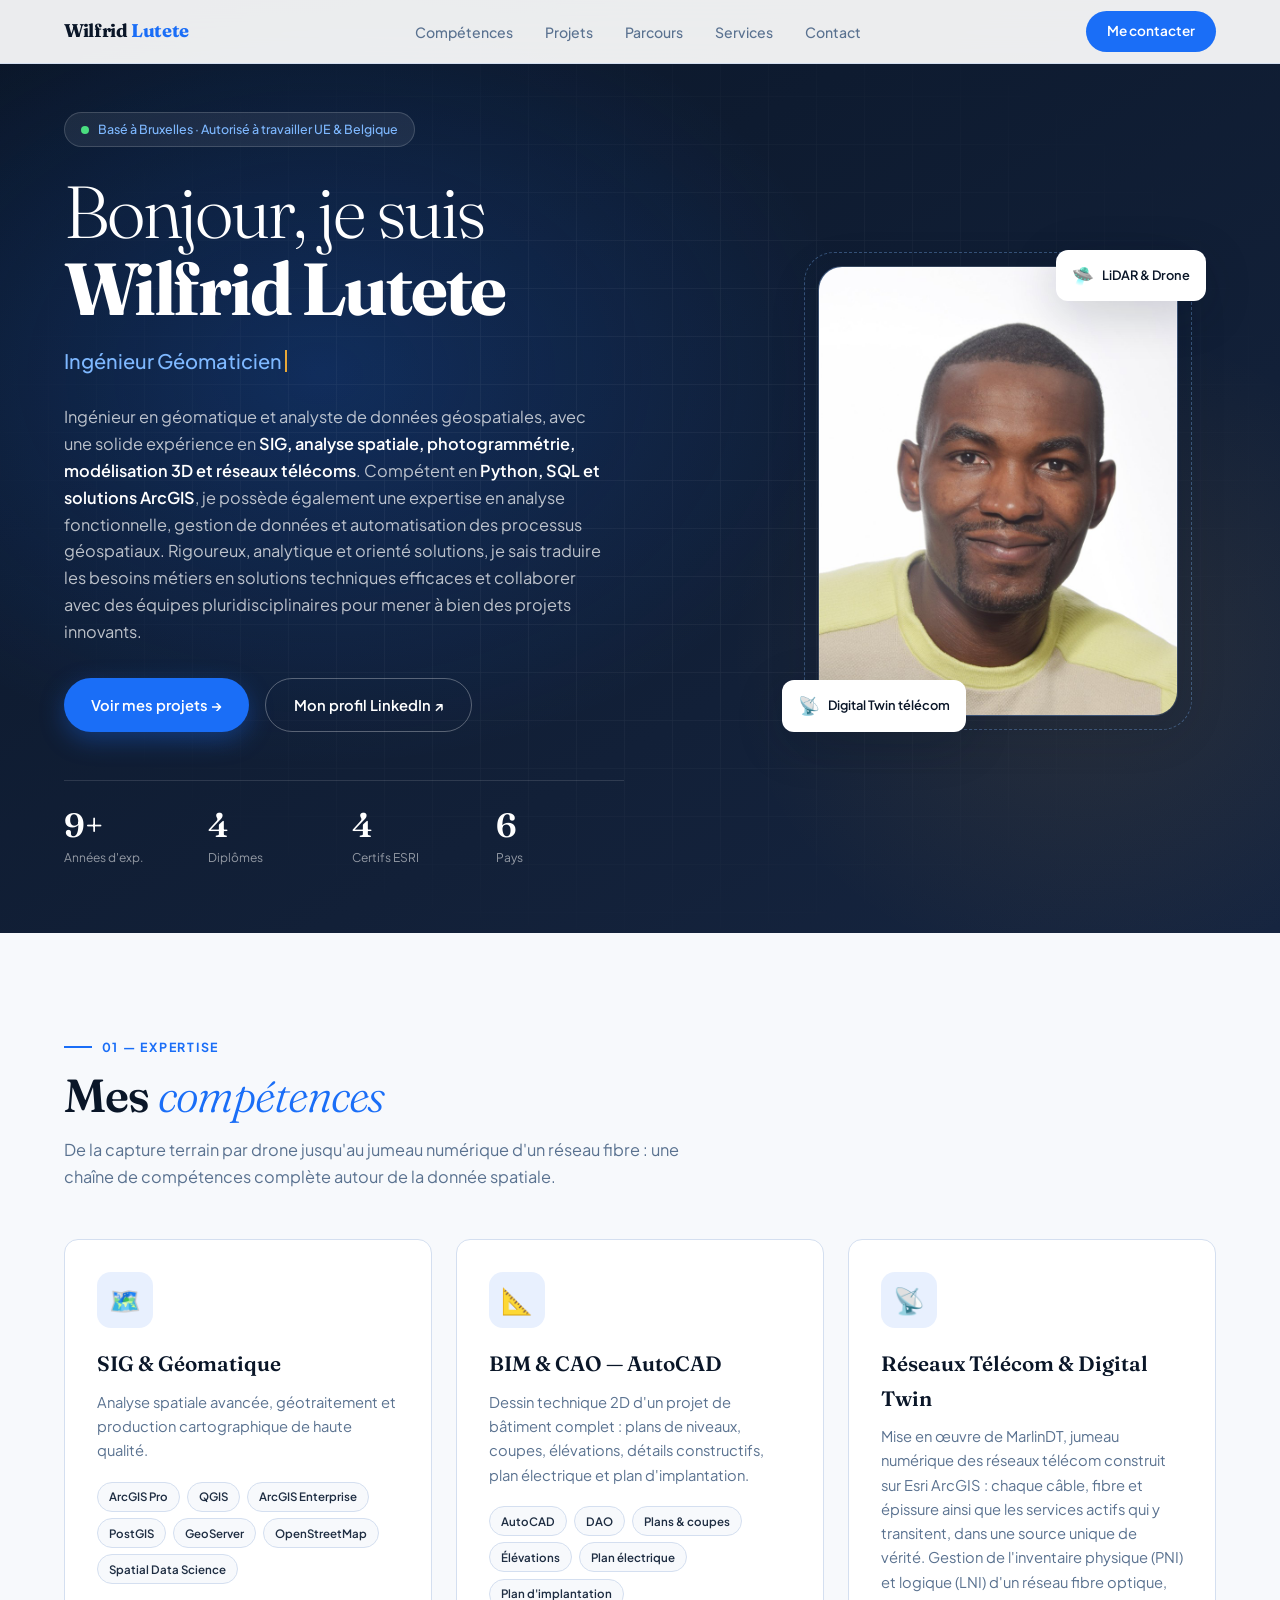
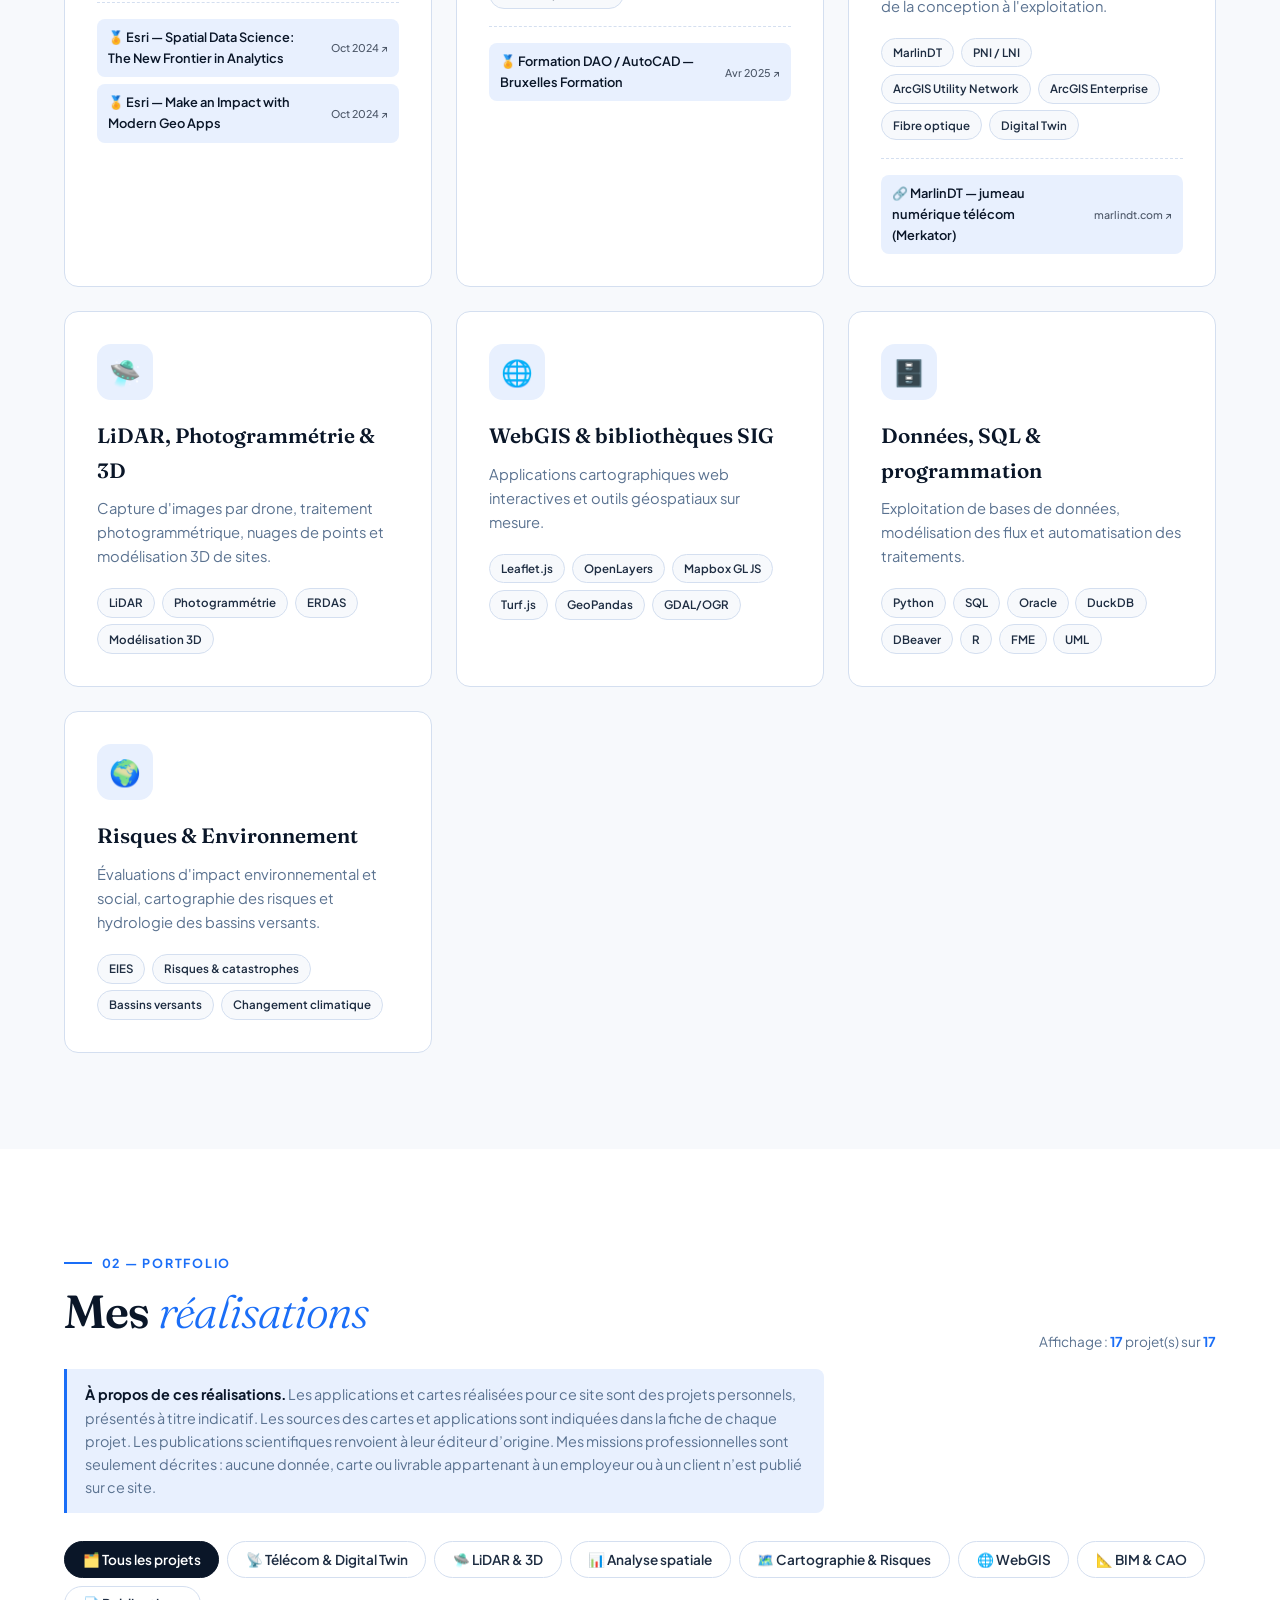
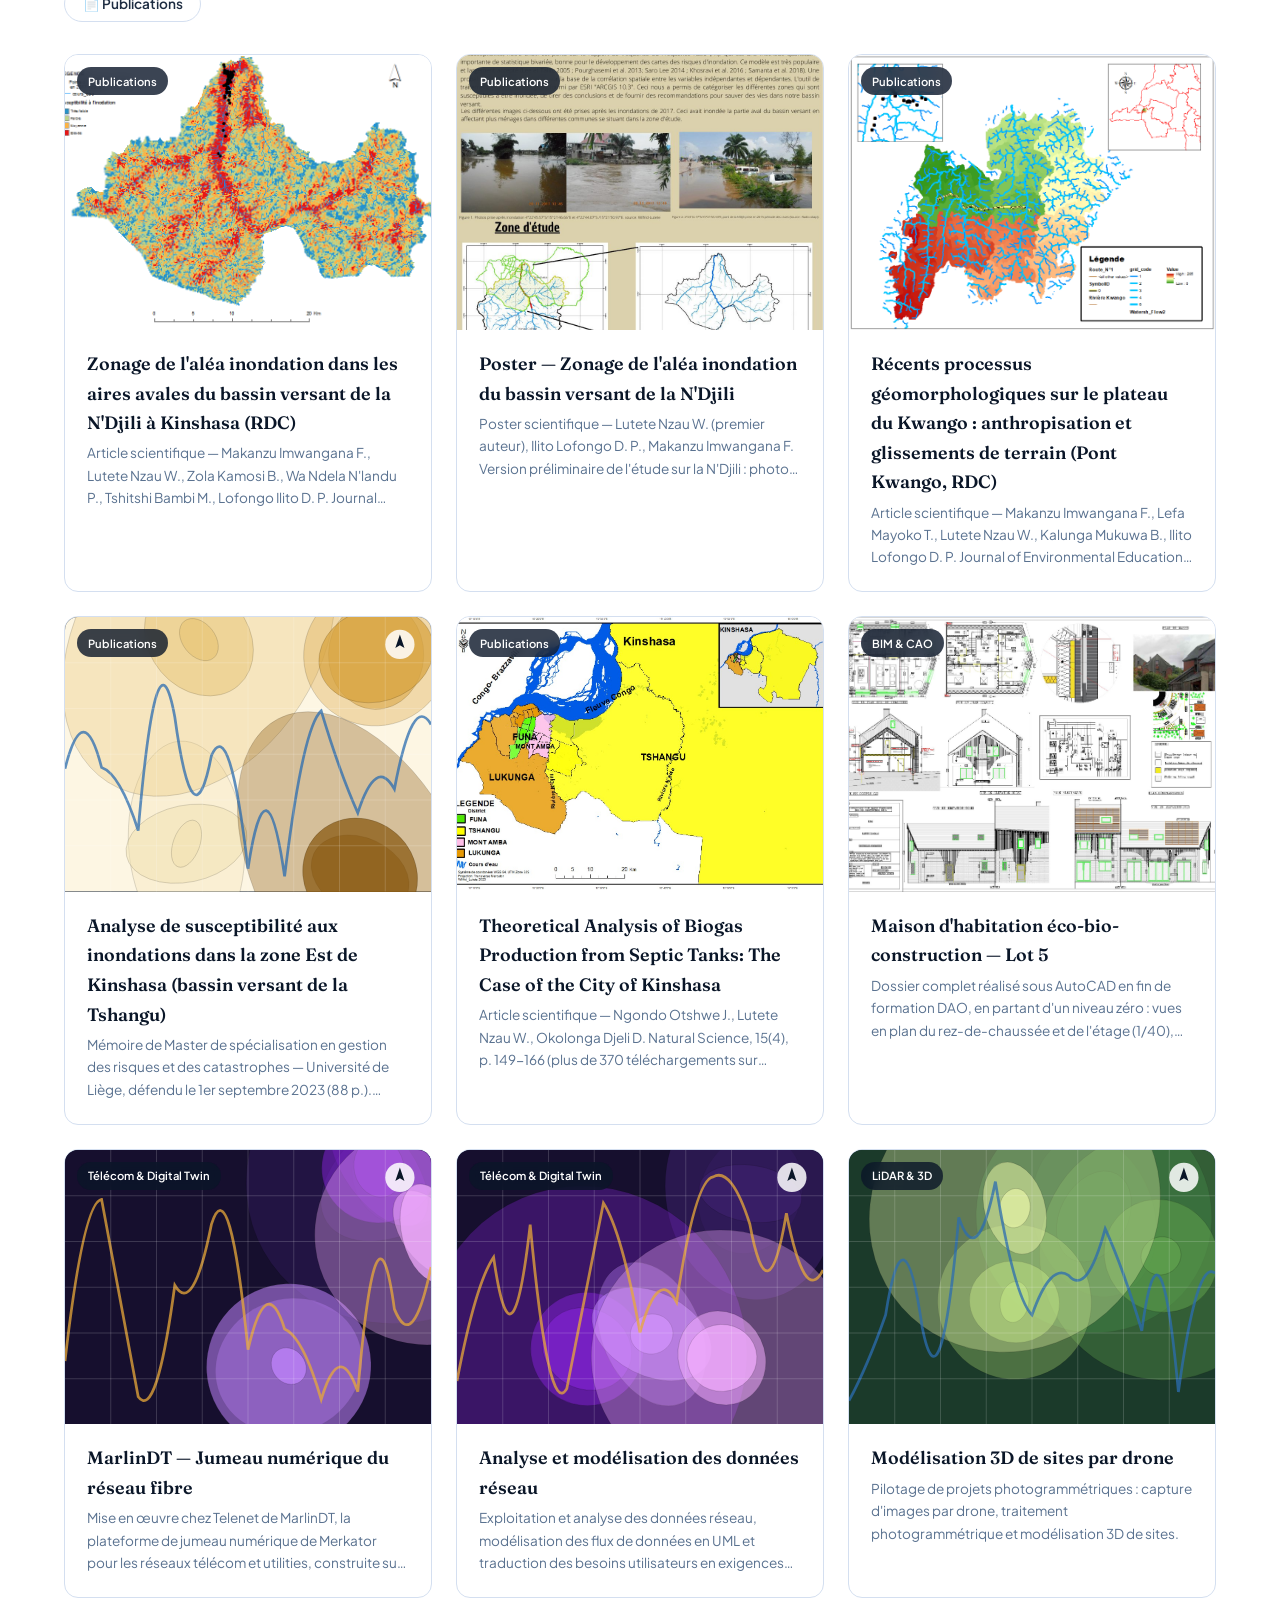
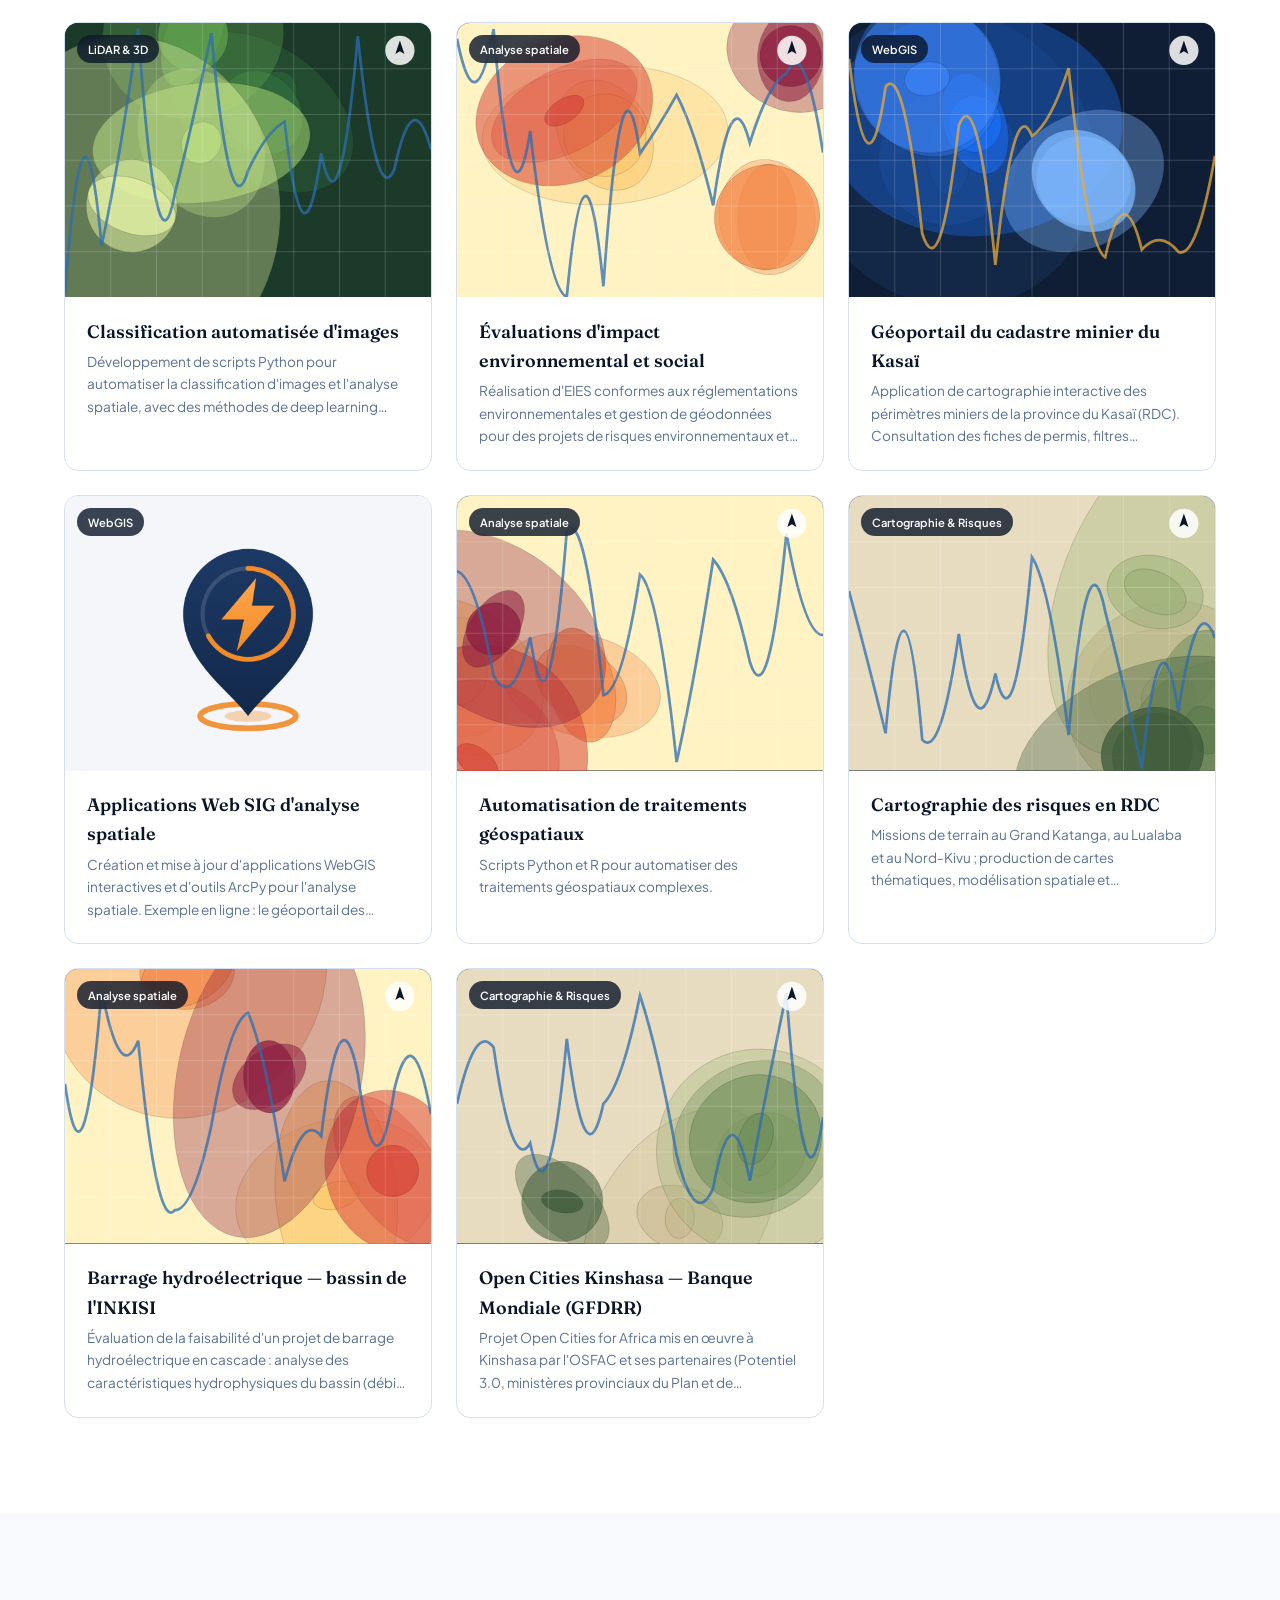
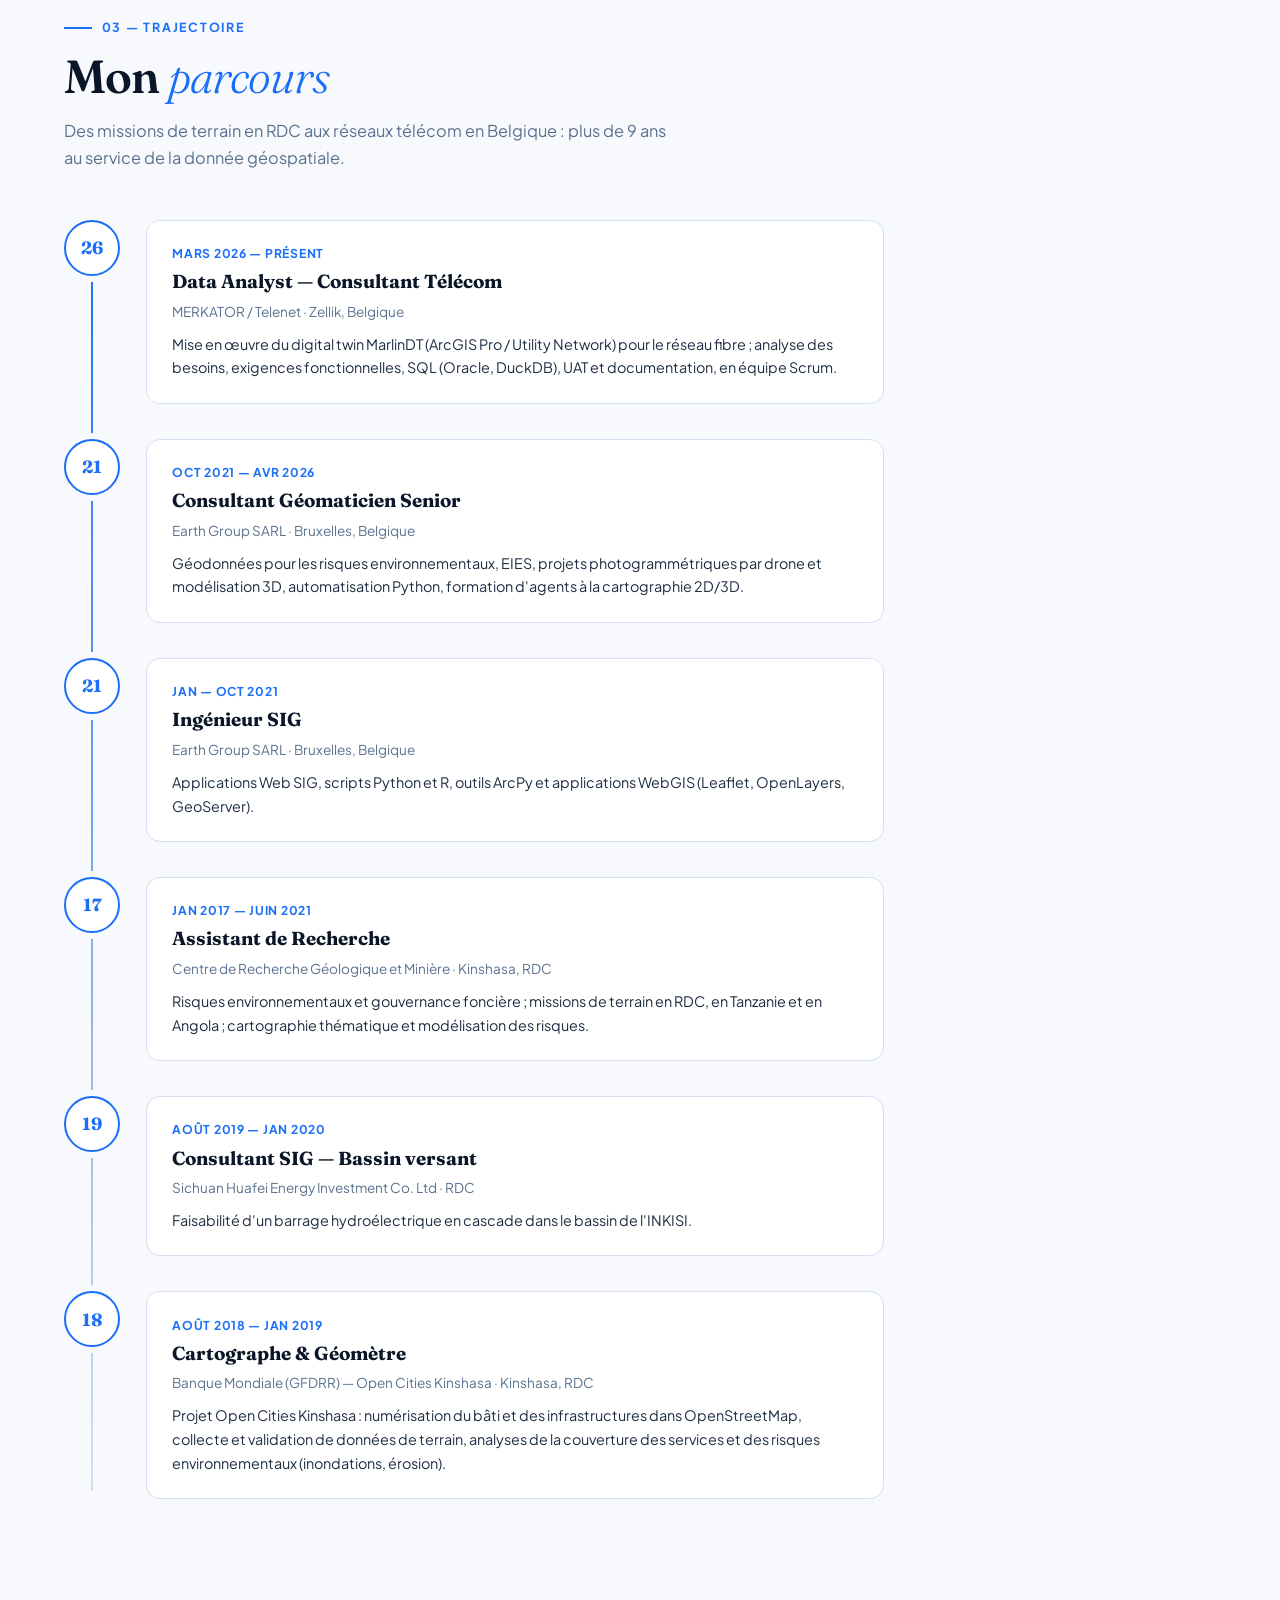
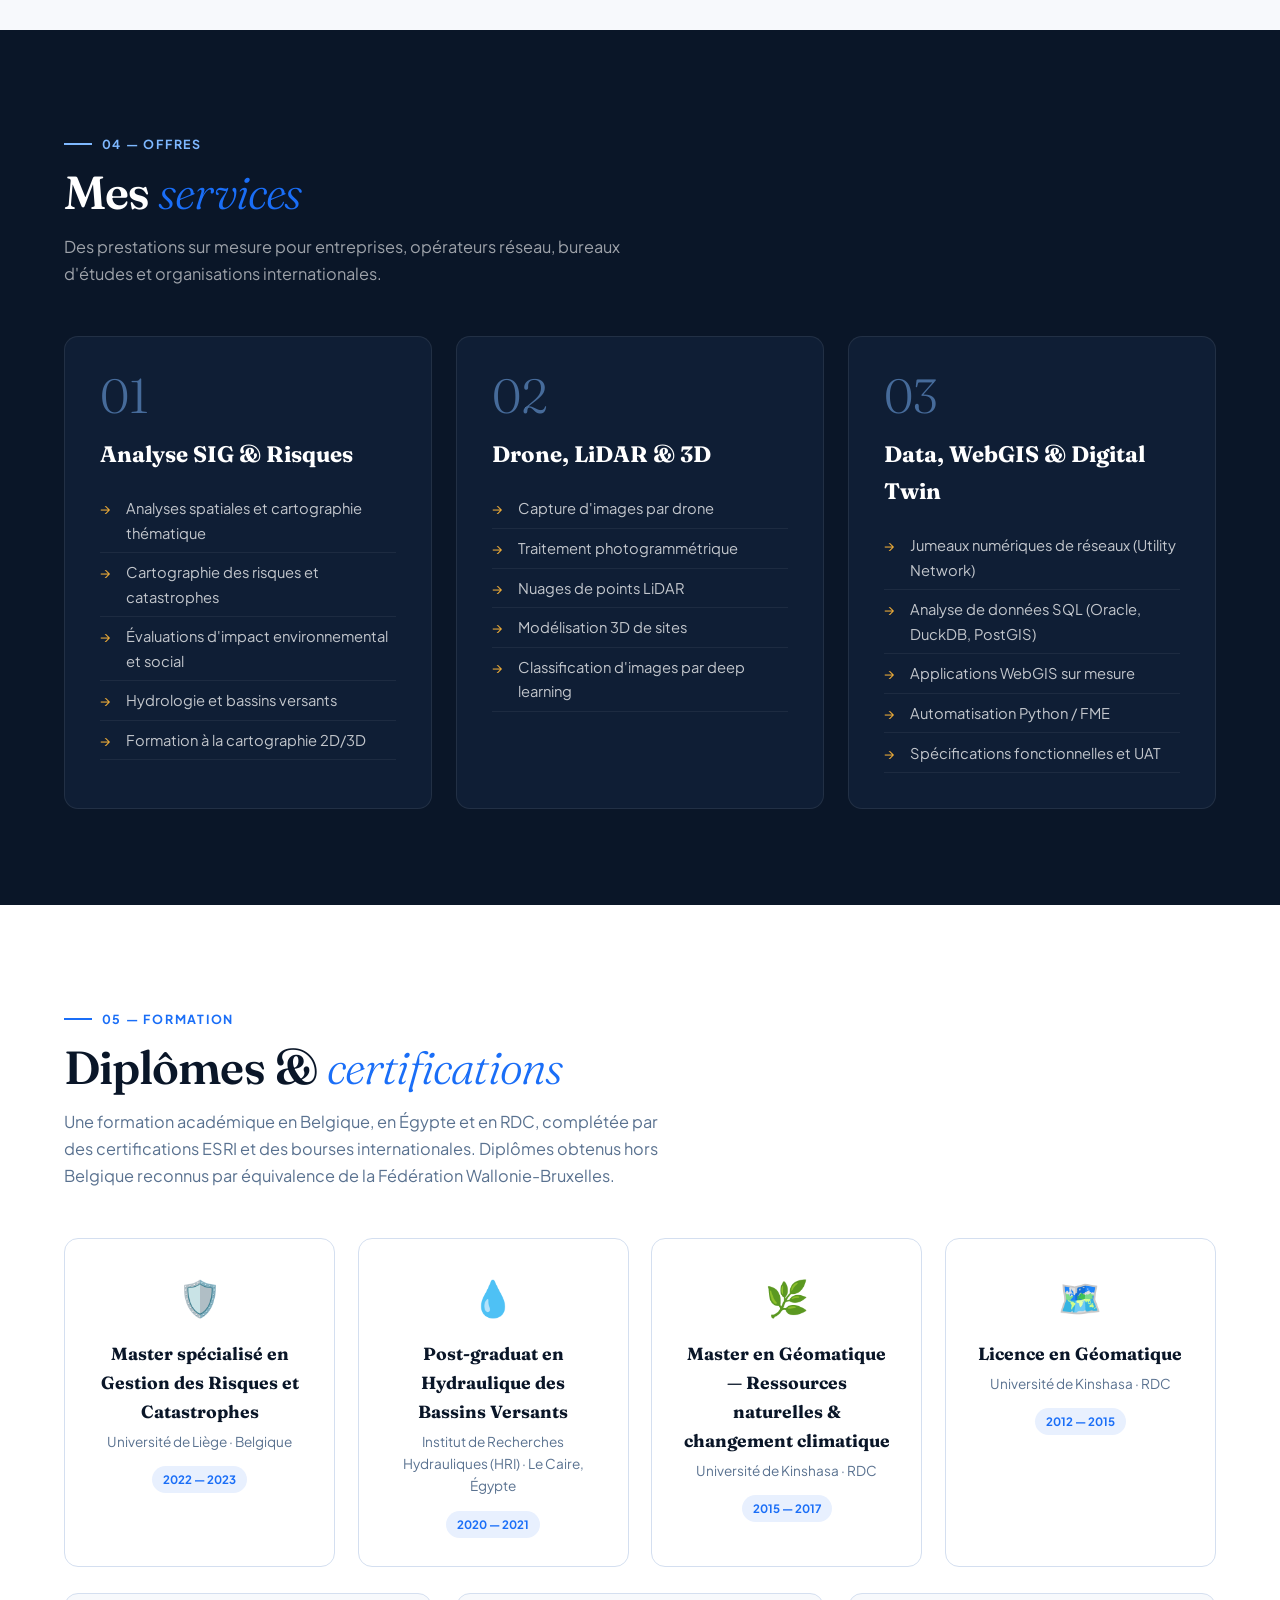
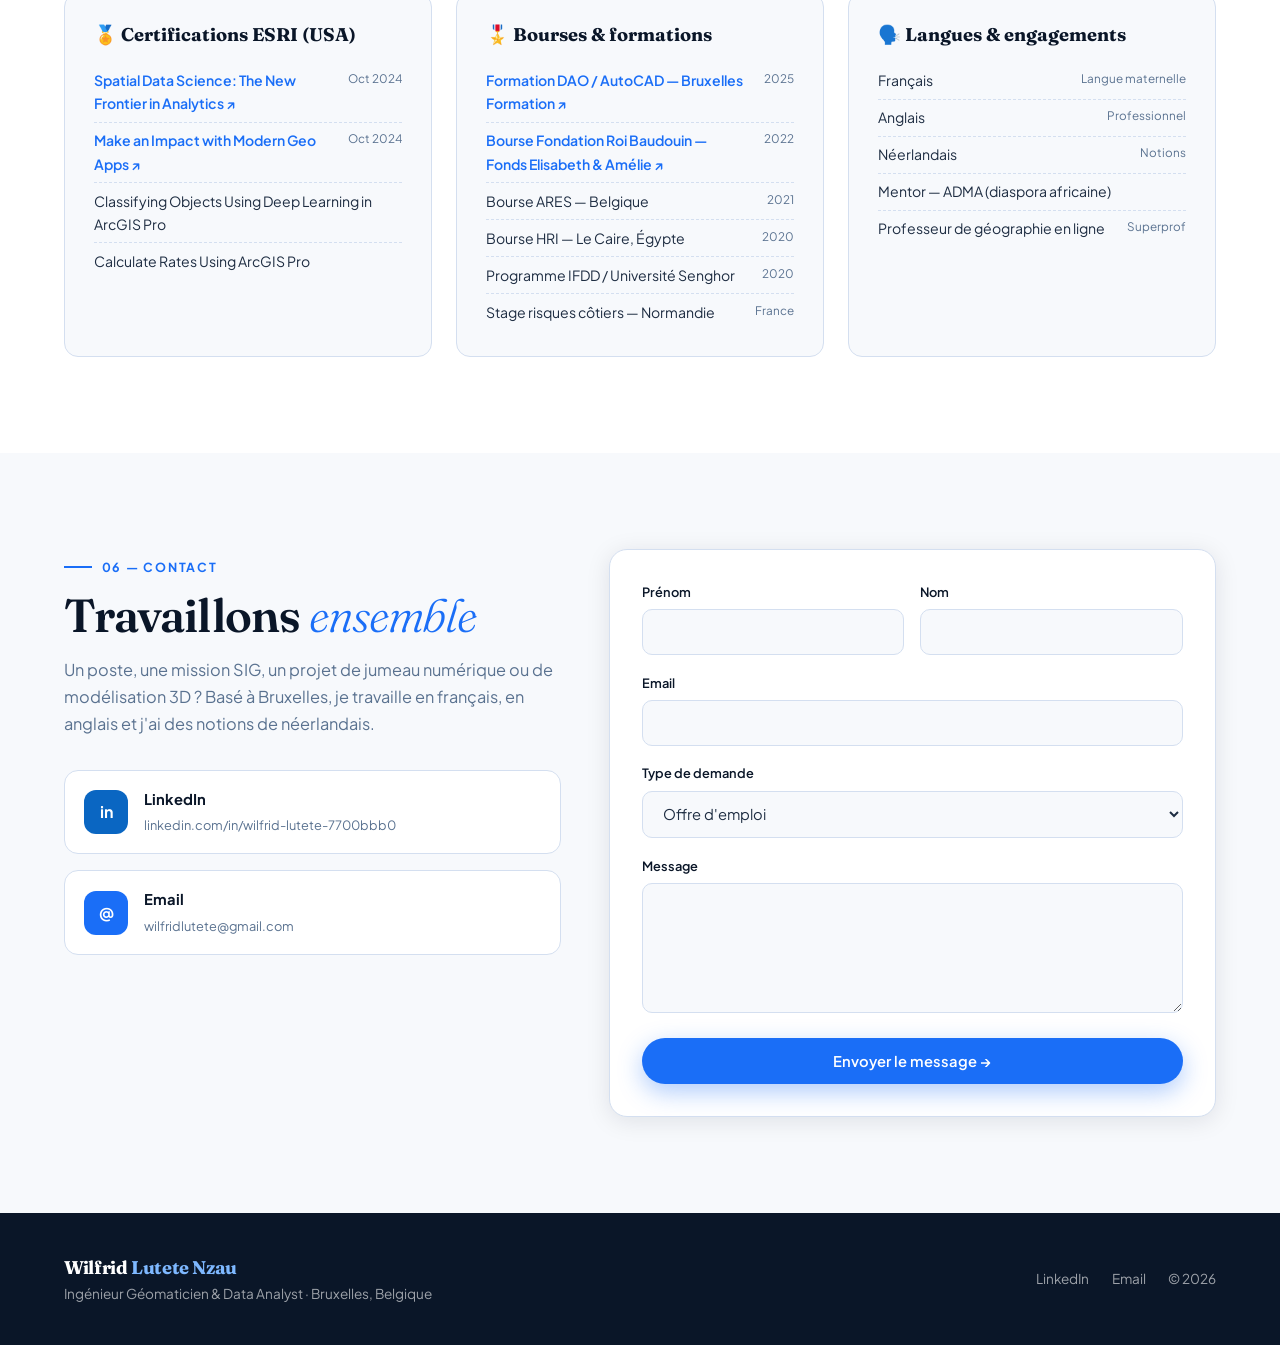
==== index.html @ e5e27e69 "Ajouter le cadastre minier du Kasaï au portfolio" ====
<!DOCTYPE html>
<html lang="fr">
<head>
<meta charset="UTF-8" />
<meta name="viewport" content="width=device-width, initial-scale=1.0" />
<title>Wilfrid Lutete — Ingénieur Géomaticien & Data Analyst SIG</title>
<meta name="description" content="Wilfrid Lutete Nzau — Ingénieur géomaticien et data analyst SIG à Bruxelles : SIG, LiDAR, photogrammétrie, réseaux télécom, Python et SQL." />
<link rel="preconnect" href="https://fonts.googleapis.com" />
<link href="https://fonts.googleapis.com/css2?family=Fraunces:ital,wght@0,300;0,400;0,600;0,700;1,300;1,400&family=Plus+Jakarta+Sans:wght@300;400;500;600;700&display=swap" rel="stylesheet" />
<style>
/* =========================================================
   TOKENS — modifiez ces couleurs pour changer tout le thème
   ========================================================= */
*,*::before,*::after{box-sizing:border-box;margin:0;padding:0}
html{scroll-behavior:smooth}
:root{
  --navy:#0a1628; --navy2:#0f1e35; --navy3:#162540;
  --blue:#1a6ef7; --blue-d:#0f5de0; --sky:#e8f0fe; --light:#7eb8ff;
  --offwhite:#f7f9fc; --white:#fff; --text:#1e2d42; --muted:#5a7290;
  --border:#d4dff0; --gold:#e8a838; --green:#15803d;
  --serif:'Fraunces',Georgia,serif; --sans:'Plus Jakarta Sans',system-ui,sans-serif;
  --radius:14px; --shadow:0 4px 24px rgba(10,22,40,.10); --shadow-lg:0 12px 48px rgba(10,22,40,.18);
  --px:clamp(16px,5vw,64px);
}
body{background:var(--offwhite);color:var(--text);font-family:var(--sans);line-height:1.65;overflow-x:hidden}
img{max-width:100%;display:block}
a{color:inherit}
.container{max-width:1200px;margin:0 auto}

/* ---------- NAV ---------- */
nav{position:fixed;inset:0 0 auto 0;z-index:200;height:64px;display:flex;align-items:center;justify-content:space-between;
  padding:0 var(--px);background:rgba(255,255,255,.92);backdrop-filter:blur(18px);-webkit-backdrop-filter:blur(18px);
  border-bottom:1px solid var(--border);transition:box-shadow .3s}
nav.scrolled{box-shadow:0 4px 20px rgba(10,22,40,.08)}
.brand{font-family:var(--serif);font-weight:700;font-size:1.15rem;color:var(--navy);text-decoration:none;letter-spacing:-.02em}
.brand span{color:var(--blue)}
.nav-links{display:flex;gap:2rem;list-style:none}
.nav-links a{text-decoration:none;font-size:.88rem;font-weight:500;color:var(--muted);position:relative;padding:.3rem 0;transition:color .2s}
.nav-links a::after{content:'';position:absolute;left:0;bottom:-2px;height:2px;width:0;background:var(--blue);transition:width .25s}
.nav-links a:hover,.nav-links a.active{color:var(--blue)}
.nav-links a.active::after,.nav-links a:hover::after{width:100%}
.nav-cta{background:var(--blue);color:#fff;text-decoration:none;font-size:.85rem;font-weight:600;padding:.55rem 1.3rem;border-radius:100px;transition:all .2s}
.nav-cta:hover{background:var(--blue-d);transform:translateY(-1px)}
.burger{display:none;background:none;border:0;cursor:pointer;padding:.5rem;flex-direction:column;gap:5px}
.burger span{width:24px;height:2px;background:var(--navy);border-radius:2px;transition:.3s}
.burger.open span:nth-child(1){transform:translateY(7px) rotate(45deg)}
.burger.open span:nth-child(2){opacity:0}
.burger.open span:nth-child(3){transform:translateY(-7px) rotate(-45deg)}
@media (max-width:860px){
  .nav-cta{display:none}
  .burger{display:flex}
  .nav-links{position:fixed;top:64px;left:0;right:0;flex-direction:column;gap:0;background:#fff;border-bottom:1px solid var(--border);
    box-shadow:0 8px 32px rgba(10,22,40,.12);transform:translateY(-120%);transition:transform .3s;pointer-events:none}
  .nav-links.open{transform:none;pointer-events:auto}
  .nav-links a{display:block;padding:1rem 1.5rem;border-left:3px solid transparent}
  .nav-links a::after{display:none}
  .nav-links a.active{border-left-color:var(--blue);background:var(--sky)}
}

/* ---------- HERO ---------- */
#hero{min-height:100svh;padding:7rem var(--px) 4rem;display:flex;align-items:center;position:relative;overflow:hidden;
  background:linear-gradient(150deg,var(--navy) 0%,var(--navy3) 100%);color:#fff}
#hero::before{content:'';position:absolute;inset:0;pointer-events:none;
  background:radial-gradient(ellipse 60% 60% at 25% 40%,rgba(26,110,247,.22),transparent 70%),
             radial-gradient(ellipse 40% 50% at 85% 70%,rgba(232,168,56,.10),transparent 70%)}
/* grille topographique décorative */
#hero::after{content:'';position:absolute;inset:0;pointer-events:none;opacity:.07;
  background-image:linear-gradient(rgba(255,255,255,.6) 1px,transparent 1px),linear-gradient(90deg,rgba(255,255,255,.6) 1px,transparent 1px);
  background-size:48px 48px;mask-image:radial-gradient(ellipse at center,#000 30%,transparent 75%)}
.hero-grid{position:relative;z-index:1;display:grid;grid-template-columns:1.2fr .8fr;gap:4rem;align-items:center;width:100%}
.badge{display:inline-flex;align-items:center;gap:.55rem;background:rgba(255,255,255,.07);border:1px solid rgba(255,255,255,.16);
  color:var(--light);font-size:.78rem;font-weight:500;padding:.4rem 1rem;border-radius:100px;margin-bottom:1.6rem}
.dot{width:8px;height:8px;border-radius:50%;background:#4ade80;box-shadow:0 0 0 0 rgba(74,222,128,.7);animation:pulse 2s infinite}
@keyframes pulse{70%{box-shadow:0 0 0 10px rgba(74,222,128,0)}100%{box-shadow:0 0 0 0 rgba(74,222,128,0)}}
h1{font-family:var(--serif);font-weight:300;font-size:clamp(2.6rem,6vw,4.6rem);line-height:1.05;letter-spacing:-.03em;margin-bottom:1rem}
h1 strong{font-weight:700}
.typed{font-size:clamp(1rem,2vw,1.25rem);color:var(--light);font-weight:500;min-height:1.9em;margin-bottom:1.4rem}
.typed em{font-family:var(--serif);color:var(--gold)}
.cursor{display:inline-block;width:2px;height:1.1em;background:var(--gold);vertical-align:-3px;margin-left:3px;animation:blink 1s steps(1) infinite}
@keyframes blink{50%{opacity:0}}
.pitch{color:rgba(255,255,255,.72);max-width:540px;font-size:1.02rem;margin-bottom:2rem}
.pitch b{color:#fff;font-weight:600}
.btns{display:flex;gap:1rem;flex-wrap:wrap;margin-bottom:3rem}
.btn{display:inline-flex;align-items:center;gap:.5rem;padding:.85rem 1.7rem;border-radius:100px;font-weight:600;font-size:.92rem;text-decoration:none;transition:all .2s;cursor:pointer;border:0;font-family:inherit}
.btn-primary{background:var(--blue);color:#fff;box-shadow:0 8px 24px rgba(26,110,247,.35)}
.btn-primary:hover{background:var(--blue-d);transform:translateY(-2px)}
.btn-ghost{background:transparent;color:#fff;border:1px solid rgba(255,255,255,.3)}
.btn-ghost:hover{background:rgba(255,255,255,.08);border-color:#fff}
.stats{display:grid;grid-template-columns:repeat(4,1fr);gap:1rem;max-width:560px;border-top:1px solid rgba(255,255,255,.12);padding-top:1.8rem}
.stat b{display:block;font-family:var(--serif);font-size:2.1rem;font-weight:600;line-height:1}
.stat span{font-size:.75rem;color:rgba(255,255,255,.55)}
.portrait{position:relative;justify-self:center;width:min(360px,100%)}
.portrait-frame{aspect-ratio:4/5;border-radius:24px;overflow:hidden;border:1px solid rgba(255,255,255,.15);
  background:linear-gradient(160deg,#1d3a66,#0f1e35);box-shadow:var(--shadow-lg);display:grid;place-items:center}
.portrait-frame img{width:100%;height:100%;object-fit:cover;object-position:center 20%}
.portrait-frame .initials{font-family:var(--serif);font-size:6rem;font-weight:300;color:rgba(255,255,255,.25)}
.portrait::before{content:'';position:absolute;inset:-14px;border:1px dashed rgba(126,184,255,.35);border-radius:30px;z-index:-1}
.float-badge{position:absolute;background:#fff;color:var(--navy);padding:.7rem 1rem;border-radius:12px;font-size:.8rem;font-weight:600;
  box-shadow:var(--shadow-lg);display:flex;align-items:center;gap:.5rem;animation:float 4s ease-in-out infinite}
.float-badge.b1{bottom:-16px;left:-36px}
.float-badge.b2{top:-16px;right:-28px;animation-delay:-2s}
.float-badge i{font-style:normal;font-size:1.1rem}
@keyframes float{50%{transform:translateY(-10px)}}
@media (max-width:900px){
  .hero-grid{grid-template-columns:1fr;text-align:center;gap:3rem}
  .pitch{margin-inline:auto}.btns{justify-content:center}.stats{margin-inline:auto}
  .portrait{order:-1;width:220px}.float-badge.b1{left:-34px;bottom:-14px}.float-badge.b2{right:-34px;top:-14px}
}
@media (max-width:480px){.stats{grid-template-columns:repeat(2,1fr);row-gap:1.5rem}.float-badge{font-size:.7rem;padding:.5rem .7rem}}

/* ---------- SECTIONS ---------- */
section{padding:6rem var(--px)}
.eyebrow{display:inline-flex;align-items:center;gap:.6rem;font-size:.78rem;font-weight:700;letter-spacing:.14em;text-transform:uppercase;color:var(--blue);margin-bottom:.8rem}
.eyebrow::before{content:'';width:28px;height:2px;background:var(--blue)}
h2{font-family:var(--serif);font-weight:600;font-size:clamp(2rem,4vw,2.9rem);line-height:1.1;letter-spacing:-.02em;color:var(--navy);margin-bottom:1rem}
h2 em{font-weight:300;color:var(--blue)}
.lead{color:var(--muted);max-width:620px;margin-bottom:3rem;font-size:1.02rem}
.alt{background:var(--white)}
.dark{background:var(--navy);color:#fff}
.dark h2{color:#fff}.dark .lead{color:rgba(255,255,255,.6)}.dark .eyebrow{color:var(--light)}.dark .eyebrow::before{background:var(--light)}

/* reveal */
.reveal{opacity:0;transform:translateY(28px);transition:opacity .7s ease,transform .7s ease}
.reveal.in{opacity:1;transform:none}
@media (prefers-reduced-motion:reduce){.reveal{opacity:1;transform:none;transition:none}*{animation:none!important}}

/* ---------- COMPÉTENCES ---------- */
.grid-3{display:grid;grid-template-columns:repeat(auto-fill,minmax(300px,1fr));gap:1.5rem}
.skill{background:var(--white);border:1px solid var(--border);border-radius:var(--radius);padding:2rem;transition:all .3s;position:relative;overflow:hidden}
.skill::before{content:'';position:absolute;top:0;left:0;right:0;height:3px;background:linear-gradient(90deg,var(--blue),var(--light));transform:scaleX(0);transform-origin:left;transition:transform .4s}
.skill:hover{transform:translateY(-6px);box-shadow:var(--shadow-lg);border-color:transparent}
.skill:hover::before{transform:scaleX(1)}
.skill-ico{width:56px;height:56px;border-radius:14px;background:var(--sky);display:grid;place-items:center;font-size:1.6rem;margin-bottom:1.2rem}
.skill h3{font-family:var(--serif);font-size:1.3rem;font-weight:600;color:var(--navy);margin-bottom:.5rem}
.skill p{color:var(--muted);font-size:.92rem;margin-bottom:1.2rem}
.tags{display:flex;flex-wrap:wrap;gap:.4rem}
.certs{margin-top:1.1rem;padding-top:1rem;border-top:1px dashed var(--border);display:grid;gap:.45rem}
.certs a{display:flex;justify-content:space-between;gap:.8rem;align-items:center;text-decoration:none;font-size:.8rem;font-weight:600;color:var(--navy);
  background:var(--sky);border-radius:8px;padding:.5rem .7rem;transition:all .2s}
.certs a:hover{background:var(--blue);color:#fff}
.certs small{color:inherit;opacity:.7;white-space:nowrap;font-weight:500}
.info li a{color:var(--blue);text-decoration:none;font-weight:600}
.info li a:hover{text-decoration:underline}
.tag{font-size:.72rem;font-weight:600;padding:.28rem .7rem;border-radius:100px;background:var(--offwhite);border:1px solid var(--border);color:var(--text)}

/* ---------- GALERIE ---------- */
.gallery-head{display:flex;justify-content:space-between;align-items:flex-end;gap:1rem;flex-wrap:wrap;margin-bottom:1.5rem}
.count{font-size:.85rem;color:var(--muted)}
.count b{color:var(--blue)}
.note-sources{max-width:760px;margin:-.5rem 0 1.75rem;padding:.9rem 1.1rem;border-left:3px solid var(--blue);background:var(--sky);border-radius:0 8px 8px 0;font-size:.9rem;line-height:1.6;color:var(--muted)}
.note-sources b{color:var(--navy)}
.filters{display:flex;flex-wrap:wrap;gap:.5rem;margin-bottom:2rem}
.filter{font-family:inherit;font-size:.85rem;font-weight:600;padding:.55rem 1.1rem;border-radius:100px;border:1px solid var(--border);background:#fff;color:var(--text);cursor:pointer;transition:all .2s}
.filter:hover{border-color:var(--blue);color:var(--blue)}
.filter.active{background:var(--navy);border-color:var(--navy);color:#fff}
.maps{display:grid;grid-template-columns:repeat(auto-fill,minmax(280px,1fr));gap:1.5rem}
.map-card{background:#fff;border:1px solid var(--border);border-radius:var(--radius);overflow:hidden;cursor:pointer;transition:all .3s;animation:fadeIn .4s ease}
@keyframes fadeIn{from{opacity:0;transform:scale(.96)}}
.map-card:hover{transform:translateY(-6px);box-shadow:var(--shadow-lg)}
.map-thumb{aspect-ratio:4/3;position:relative;overflow:hidden;background:var(--navy2)}
.map-thumb svg,.map-thumb img{width:100%;height:100%;object-fit:cover;transition:transform .5s}
.map-card:hover .map-thumb svg,.map-card:hover .map-thumb img{transform:scale(1.06)}
.map-thumb .cat{position:absolute;top:12px;left:12px;background:rgba(10,22,40,.8);backdrop-filter:blur(6px);color:#fff;font-size:.7rem;font-weight:600;padding:.3rem .7rem;border-radius:100px}
.map-thumb .zoom{position:absolute;inset:0;display:grid;place-items:center;background:rgba(10,22,40,.45);opacity:0;transition:opacity .3s;color:#fff;font-weight:600;font-size:.88rem}
.map-card:hover .zoom{opacity:1}
.map-body{padding:1.2rem 1.4rem 1.4rem}
.map-body h3{font-family:var(--serif);font-size:1.12rem;font-weight:600;color:var(--navy);margin-bottom:.3rem}
.map-body p{font-size:.85rem;color:var(--muted);display:-webkit-box;-webkit-line-clamp:3;-webkit-box-orient:vertical;overflow:hidden}

/* modal */
.modal{position:fixed;inset:0;z-index:500;background:rgba(5,12,24,.85);backdrop-filter:blur(6px);display:none;align-items:center;justify-content:center;padding:16px}
.modal.open{display:flex;animation:fadeIn .25s}
.modal-box{background:#fff;border-radius:18px;max-width:900px;width:100%;max-height:92vh;overflow:auto;position:relative}
.modal-img{aspect-ratio:16/9;background:var(--navy2)}
.modal-img svg{width:100%;height:100%;object-fit:cover}
.modal-img img{width:100%;height:100%;object-fit:contain;background:#fff}
.modal-thumbs{display:flex;gap:.5rem;padding:.8rem 2rem 0;flex-wrap:wrap}
.modal-thumbs:empty{display:none}
.modal-thumbs img{width:84px;height:60px;object-fit:cover;border-radius:8px;border:2px solid var(--border);cursor:pointer;opacity:.7;transition:all .2s}
.modal-thumbs img:hover,.modal-thumbs img.on{opacity:1;border-color:var(--blue)}
.modal-content{padding:1.8rem 2rem 2rem}
.modal-content h3{font-family:var(--serif);font-size:1.6rem;color:var(--navy);margin:.4rem 0 .8rem}
.modal-meta{display:flex;flex-wrap:wrap;gap:1.2rem;font-size:.85rem;color:var(--muted);margin-bottom:1rem}
.modal-nav{display:flex;justify-content:space-between;gap:1rem;margin-top:1.6rem;padding-top:1.2rem;border-top:1px solid var(--border)}
.modal-nav button{font-family:inherit;background:none;border:1px solid var(--border);padding:.55rem 1.1rem;border-radius:100px;cursor:pointer;font-weight:600;color:var(--text)}
.modal-nav button:hover{border-color:var(--blue);color:var(--blue)}
.close{position:absolute;top:14px;right:14px;width:40px;height:40px;border-radius:50%;border:0;background:rgba(255,255,255,.9);font-size:1.1rem;cursor:pointer;z-index:2;box-shadow:var(--shadow)}

/* ---------- PARCOURS ---------- */
.timeline{position:relative;max-width:820px}
.timeline::before{content:'';position:absolute;left:27px;top:8px;bottom:8px;width:2px;background:linear-gradient(var(--blue),var(--border))}
.tl-item{display:grid;grid-template-columns:56px 1fr;gap:1.6rem;margin-bottom:2.2rem;position:relative}
.tl-mark{width:56px;height:56px;border-radius:50%;background:#fff;border:2px solid var(--blue);display:grid;place-items:center;
  font-family:var(--serif);font-weight:700;color:var(--blue);font-size:1.1rem;z-index:1;box-shadow:0 0 0 6px var(--offwhite)}
.tl-item.edu .tl-mark{border-color:var(--gold);color:var(--gold)}
.tl-card{background:#fff;border:1px solid var(--border);border-radius:var(--radius);padding:1.4rem 1.6rem;transition:box-shadow .3s}
.tl-card:hover{box-shadow:var(--shadow)}
.tl-date{font-size:.76rem;font-weight:700;color:var(--blue);letter-spacing:.06em;text-transform:uppercase}
.tl-card h3{font-family:var(--serif);font-size:1.18rem;color:var(--navy);margin:.2rem 0}
.tl-place{font-size:.85rem;color:var(--muted);margin-bottom:.6rem}
.tl-card p{font-size:.9rem}

/* ---------- SERVICES ---------- */
.service{background:var(--navy2);border:1px solid rgba(255,255,255,.08);border-radius:var(--radius);padding:2.2rem;transition:all .3s;position:relative}
.service:hover{background:var(--navy3);border-color:rgba(126,184,255,.35);transform:translateY(-6px)}
.service .num{font-family:var(--serif);font-size:3rem;font-weight:300;color:var(--light);opacity:.5;line-height:1;margin-bottom:1rem}
.service h3{font-family:var(--serif);font-size:1.4rem;margin-bottom:1rem}
.service ul{list-style:none}
.service li{padding:.45rem 0 .45rem 1.6rem;position:relative;font-size:.92rem;color:rgba(255,255,255,.75);border-bottom:1px solid rgba(255,255,255,.06)}
.service li::before{content:'→';position:absolute;left:0;color:var(--gold)}

/* ---------- DIPLÔMES ---------- */
.grid-4{display:grid;grid-template-columns:repeat(auto-fill,minmax(240px,1fr));gap:1.4rem}
.diploma{background:#fff;border:1px solid var(--border);border-radius:var(--radius);padding:1.8rem;text-align:center;transition:all .3s}
.diploma:hover{transform:translateY(-4px);box-shadow:var(--shadow)}
.diploma .d-ico{font-size:2.2rem;margin-bottom:.8rem}
.diploma h3{font-family:var(--serif);font-size:1.1rem;color:var(--navy);margin-bottom:.3rem}
.diploma p{font-size:.85rem;color:var(--muted)}
.extras{margin-top:1.6rem}
.info{background:var(--offwhite);border:1px solid var(--border);border-radius:var(--radius);padding:1.6rem 1.8rem}
.info h3{font-family:var(--serif);font-size:1.15rem;color:var(--navy);margin-bottom:.8rem;display:flex;gap:.5rem;align-items:center}
.info ul{list-style:none}
.info li{font-size:.88rem;padding:.4rem 0;border-bottom:1px dashed var(--border);display:flex;justify-content:space-between;gap:1rem}
.info li:last-child{border-bottom:0}
.info li small{color:var(--muted);white-space:nowrap}
.diploma .year{display:inline-block;margin-top:.8rem;font-size:.72rem;font-weight:700;color:var(--blue);background:var(--sky);padding:.25rem .7rem;border-radius:100px}

/* ---------- CONTACT ---------- */
.contact-grid{display:grid;grid-template-columns:.9fr 1.1fr;gap:3rem;align-items:start}
.socials{display:grid;gap:1rem;margin-top:2rem}
.social{display:flex;align-items:center;gap:1rem;padding:1rem 1.2rem;background:#fff;border:1px solid var(--border);border-radius:var(--radius);text-decoration:none;transition:all .2s}
.social:hover{border-color:var(--blue);transform:translateX(4px)}
.social .s-ico{width:44px;height:44px;border-radius:12px;display:grid;place-items:center;font-weight:700;color:#fff;flex-shrink:0}
.social b{display:block;font-size:.92rem;color:var(--navy)}
.social span{font-size:.8rem;color:var(--muted)}
form{background:#fff;border:1px solid var(--border);border-radius:18px;padding:2rem;box-shadow:var(--shadow)}
.row{display:grid;grid-template-columns:1fr 1fr;gap:1rem}
.field{margin-bottom:1.1rem}
label{display:block;font-size:.8rem;font-weight:600;margin-bottom:.4rem;color:var(--navy)}
input,select,textarea{width:100%;font-family:inherit;font-size:.92rem;padding:.8rem 1rem;border:1px solid var(--border);border-radius:10px;background:var(--offwhite);color:var(--text);transition:all .2s}
input:focus,select:focus,textarea:focus{outline:0;border-color:var(--blue);background:#fff;box-shadow:0 0 0 4px rgba(26,110,247,.12)}
textarea{min-height:130px;resize:vertical}
form .btn{width:100%;justify-content:center}
.success{display:none;margin-top:1rem;padding:1rem;border-radius:10px;background:#f0fdf4;border:1px solid #86efac;color:var(--green);font-size:.9rem}
.success.show{display:block}
.success.err{background:#fef2f2;border-color:#fca5a5;color:#b91c1c}
.success.err a{color:inherit;font-weight:700}
form .btn:disabled{opacity:.65;cursor:wait;transform:none}
@media (max-width:860px){.contact-grid{grid-template-columns:1fr}.row{grid-template-columns:1fr}}

/* ---------- FOOTER ---------- */
footer{background:var(--navy);color:rgba(255,255,255,.6);padding:2.5rem var(--px);font-size:.85rem}
.foot{display:flex;justify-content:space-between;align-items:center;flex-wrap:wrap;gap:1rem}
.foot .brand{color:#fff}
.foot-links{display:flex;gap:1.4rem;flex-wrap:wrap}
.foot-links a{text-decoration:none;transition:color .2s}
.foot-links a:hover{color:var(--light)}
.to-top{position:fixed;right:20px;bottom:20px;width:46px;height:46px;border-radius:50%;background:var(--blue);color:#fff;border:0;font-size:1.2rem;cursor:pointer;
  box-shadow:var(--shadow-lg);opacity:0;pointer-events:none;transition:all .3s;z-index:150}
.to-top.show{opacity:1;pointer-events:auto}
</style>
</head>
<body>

<!-- ===================== NAV ===================== -->
<nav id="nav">
  <a href="#" class="brand">Wilfrid <span>Lutete</span></a>
  <ul class="nav-links" id="navLinks">
    <li><a href="#competences">Compétences</a></li>
    <li><a href="#galerie">Projets</a></li>
    <li><a href="#parcours">Parcours</a></li>
    <li><a href="#services">Services</a></li>
    <li><a href="#contact">Contact</a></li>
  </ul>
  <a href="#contact" class="nav-cta">Me contacter</a>
  <button class="burger" id="burger" aria-label="Menu"><span></span><span></span><span></span></button>
</nav>

<!-- ===================== HERO ===================== -->
<header id="hero">
  <div class="container hero-grid">
    <div>
      <div class="badge"><span class="dot"></span> Basé à Bruxelles · Autorisé à travailler UE & Belgique</div>
      <h1>Bonjour, je suis<br><strong>Wilfrid Lutete</strong></h1>
      <div class="typed"><span id="typed"></span><span class="cursor"></span></div>
      <p class="pitch">Ingénieur en géomatique et analyste de données géospatiales, avec une solide expérience en <b>SIG, analyse spatiale, photogrammétrie, modélisation 3D et réseaux télécoms</b>. Compétent en <b>Python, SQL et solutions ArcGIS</b>, je possède également une expertise en analyse fonctionnelle, gestion de données et automatisation des processus géospatiaux. Rigoureux, analytique et orienté solutions, je sais traduire les besoins métiers en solutions techniques efficaces et collaborer avec des équipes pluridisciplinaires pour mener à bien des projets innovants.</p>
      <div class="btns">
        <a href="#galerie" class="btn btn-primary">Voir mes projets →</a>
        <a href="https://www.linkedin.com/in/wilfrid-lutete-7700bbb0" class="btn btn-ghost" target="_blank" rel="noopener">Mon profil LinkedIn ↗</a>
      </div>
      <div class="stats">
        <div class="stat"><b data-count="9" data-suffix="+">0</b><span>Années d'exp.</span></div>
        <div class="stat"><b data-count="4">0</b><span>Diplômes</span></div>
        <div class="stat"><b data-count="4">0</b><span>Certifs ESRI</span></div>
        <div class="stat"><b data-count="6">0</b><span>Pays</span></div>
      </div>
    </div>
    <div class="portrait">
      <div class="portrait-frame"><img src="photo.jpg" alt="Wilfrid Lutete Nzau"></div>
      <div class="float-badge b1"><i>📡</i> Digital Twin télécom</div>
      <div class="float-badge b2"><i>🛸</i> LiDAR & Drone</div>
    </div>
  </div>
</header>

<!-- ===================== COMPÉTENCES ===================== -->
<section id="competences">
  <div class="container">
    <div class="eyebrow reveal">01 — Expertise</div>
    <h2 class="reveal">Mes <em>compétences</em></h2>
    <p class="lead reveal">De la capture terrain par drone jusqu'au jumeau numérique d'un réseau fibre : une chaîne de compétences complète autour de la donnée spatiale.</p>
    <div class="grid-3" id="skills"></div>
  </div>
</section>

<!-- ===================== GALERIE ===================== -->
<section id="galerie" class="alt">
  <div class="container">
    <div class="gallery-head">
      <div>
        <div class="eyebrow reveal">02 — Portfolio</div>
        <h2 class="reveal">Mes <em>réalisations</em></h2>
      </div>
      <div class="count">Affichage : <b id="shown">0</b> projet(s) sur <b id="total">0</b></div>
    </div>
    <p class="note-sources reveal"><b>À propos de ces réalisations.</b> Les applications et cartes réalisées pour ce site sont des projets personnels, présentés à titre indicatif. Les sources des cartes et applications sont indiquées dans la fiche de chaque projet. Les publications scientifiques renvoient à leur éditeur d’origine. Mes missions professionnelles sont seulement décrites : aucune donnée, carte ou livrable appartenant à un employeur ou à un client n’est publié sur ce site.</p>
    <div class="filters" id="filters"></div>
    <div class="maps" id="maps"></div>
  </div>
</section>

<!-- ===================== PARCOURS ===================== -->
<section id="parcours">
  <div class="container">
    <div class="eyebrow reveal">03 — Trajectoire</div>
    <h2 class="reveal">Mon <em>parcours</em></h2>
    <p class="lead reveal">Des missions de terrain en RDC aux réseaux télécom en Belgique : plus de 9 ans au service de la donnée géospatiale.</p>
    <div class="timeline" id="timeline"></div>
  </div>
</section>

<!-- ===================== SERVICES ===================== -->
<section id="services" class="dark">
  <div class="container">
    <div class="eyebrow reveal">04 — Offres</div>
    <h2 class="reveal">Mes <em>services</em></h2>
    <p class="lead reveal">Des prestations sur mesure pour entreprises, opérateurs réseau, bureaux d'études et organisations internationales.</p>
    <div class="grid-3" id="servicesGrid"></div>
  </div>
</section>

<!-- ===================== DIPLÔMES ===================== -->
<section id="formation" class="alt">
  <div class="container">
    <div class="eyebrow reveal">05 — Formation</div>
    <h2 class="reveal">Diplômes & <em>certifications</em></h2>
    <p class="lead reveal">Une formation académique en Belgique, en Égypte et en RDC, complétée par des certifications ESRI et des bourses internationales. Diplômes obtenus hors Belgique reconnus par équivalence de la Fédération Wallonie-Bruxelles.</p>
    <div class="grid-4" id="diplomas"></div>
    <div class="grid-3 extras" id="extras"></div>
  </div>
</section>

<!-- ===================== CONTACT ===================== -->
<section id="contact">
  <div class="container contact-grid">
    <div>
      <div class="eyebrow reveal">06 — Contact</div>
      <h2 class="reveal">Travaillons <em>ensemble</em></h2>
      <p class="lead reveal" style="margin-bottom:0">Un poste, une mission SIG, un projet de jumeau numérique ou de modélisation 3D ? Basé à Bruxelles, je travaille en français, en anglais et j'ai des notions de néerlandais.</p>
      <div class="socials">
        <a class="social reveal" href="https://www.linkedin.com/in/wilfrid-lutete-7700bbb0" target="_blank" rel="noopener">
          <div class="s-ico" style="background:#0a66c2">in</div><div><b>LinkedIn</b><span>linkedin.com/in/wilfrid-lutete-7700bbb0</span></div>
        </a>
        <a class="social reveal" href="mailto:wilfridlutete@gmail.com">
          <div class="s-ico" style="background:var(--blue)">@</div><div><b>Email</b><span>wilfridlutete@gmail.com</span></div>
        </a>
      </div>
    </div>
    <form id="form" class="reveal">
      <div class="row">
        <div class="field"><label for="fn">Prénom</label><input id="fn" required></div>
        <div class="field"><label for="ln">Nom</label><input id="ln" required></div>
      </div>
      <div class="field"><label for="em">Email</label><input id="em" type="email" required></div>
      <div class="field"><label for="tp">Type de demande</label>
        <select id="tp">
          <option>Offre d'emploi</option><option>Mission SIG / Cartographie</option>
          <option>Digital Twin / Réseaux télécom</option><option>Photogrammétrie, LiDAR & 3D</option>
          <option>Développement WebGIS</option><option>Formation</option><option>Autre</option>
        </select>
      </div>
      <div class="field"><label for="msg">Message</label><textarea id="msg" required></textarea></div>
      <input type="text" name="_honey" id="honey" tabindex="-1" autocomplete="off" aria-hidden="true" style="position:absolute;left:-9999px;width:1px;height:1px">
      <button class="btn btn-primary" type="submit" id="send">Envoyer le message →</button>
      <div class="success" id="success" role="status" aria-live="polite"></div>
    </form>
  </div>
</section>

<footer>
  <div class="container foot">
    <div><a href="#" class="brand">Wilfrid <span style="color:var(--light)">Lutete Nzau</span></a><br>Ingénieur Géomaticien & Data Analyst · Bruxelles, Belgique</div>
    <div class="foot-links">
      <a href="https://www.linkedin.com/in/wilfrid-lutete-7700bbb0">LinkedIn</a>
      <a href="mailto:wilfridlutete@gmail.com">Email</a>
      <span>© <span id="year"></span></span>
    </div>
  </div>
</footer>

<button class="to-top" id="toTop" aria-label="Haut de page">↑</button>

<!-- MODAL -->
<div class="modal" id="modal">
  <div class="modal-box">
    <button class="close" id="close" aria-label="Fermer">✕</button>
    <div class="modal-img" id="mImg"></div>
    <div class="modal-thumbs" id="mThumbs"></div>
    <div class="modal-content">
      <span class="tag" id="mCat"></span>
      <h3 id="mTitle"></h3>
      <div class="modal-meta"><span id="mDate"></span><span id="mTools"></span></div>
      <p id="mDesc"></p>
      <div class="modal-nav">
        <button id="prev">← Précédent</button>
        <button id="next">Suivant →</button>
      </div>
    </div>
  </div>
</div>

<script>
/* =========================================================
   CONTENU — modifiez ici vos informations
   ========================================================= */
const EMAIL = "wilfridlutete@gmail.com";
const ROLES = ["Ingénieur Géomaticien", "Data Analyst SIG", "Spécialiste LiDAR & Photogrammétrie", "Consultant Réseaux Télécom"];

const SKILLS = [
  {ico:"🗺️", t:"SIG & Géomatique", d:"Analyse spatiale avancée, géotraitement et production cartographique de haute qualité.", tags:["ArcGIS Pro","QGIS","ArcGIS Enterprise","PostGIS","GeoServer","OpenStreetMap","Spatial Data Science"],
    certs:[{t:"Esri — Spatial Data Science: The New Frontier in Analytics", y:"Oct 2024", href:"certificats/esri-spatial-data-science.pdf"},
           {t:"Esri — Make an Impact with Modern Geo Apps", y:"Oct 2024", href:"certificats/esri-modern-geo-apps.pdf"}]},
  {ico:"📐", t:"BIM & CAO — AutoCAD", d:"Dessin technique 2D d'un projet de bâtiment complet : plans de niveaux, coupes, élévations, détails constructifs, plan électrique et plan d'implantation.", tags:["AutoCAD","DAO","Plans & coupes","Élévations","Plan électrique","Plan d'implantation"],
    certs:[{t:"Formation DAO / AutoCAD — Bruxelles Formation", y:"Avr 2025", href:"projets/maison-eco-bio-autocad.pdf"}]},
  {ico:"📡", t:"Réseaux Télécom & Digital Twin", d:"Mise en œuvre de MarlinDT, jumeau numérique des réseaux télécom construit sur Esri ArcGIS : chaque câble, fibre et épissure ainsi que les services actifs qui y transitent, dans une source unique de vérité. Gestion de l'inventaire physique (PNI) et logique (LNI) d'un réseau fibre optique, de la conception à l'exploitation.", tags:["MarlinDT","PNI / LNI","ArcGIS Utility Network","ArcGIS Enterprise","Fibre optique","Digital Twin"],
    certs:[{ico:"🔗", t:"MarlinDT — jumeau numérique télécom (Merkator)", y:"marlindt.com", href:"https://marlindt.com/"}]},
  {ico:"🛸", t:"LiDAR, Photogrammétrie & 3D", d:"Capture d'images par drone, traitement photogrammétrique, nuages de points et modélisation 3D de sites.", tags:["LiDAR","Photogrammétrie","ERDAS","Modélisation 3D"]},
  {ico:"🌐", t:"WebGIS & bibliothèques SIG", d:"Applications cartographiques web interactives et outils géospatiaux sur mesure.", tags:["Leaflet.js","OpenLayers","Mapbox GL JS","Turf.js","GeoPandas","GDAL/OGR"]},
  {ico:"🗄️", t:"Données, SQL & programmation", d:"Exploitation de bases de données, modélisation des flux et automatisation des traitements.", tags:["Python","SQL","Oracle","DuckDB","DBeaver","R","FME","UML"]},
  {ico:"🌍", t:"Risques & Environnement", d:"Évaluations d'impact environnemental et social, cartographie des risques et hydrologie des bassins versants.", tags:["EIES","Risques & catastrophes","Bassins versants","Changement climatique"]},
];

const CATS = [
  {k:"all", l:"🗂️ Tous les projets"},
  {k:"telecom", l:"📡 Télécom & Digital Twin"},
  {k:"3d", l:"🛸 LiDAR & 3D"},
  {k:"analyse", l:"📊 Analyse spatiale"},
  {k:"sig", l:"🗺️ Cartographie & Risques"},
  {k:"webgis", l:"🌐 WebGIS"},
  {k:"bim", l:"📐 BIM & CAO"},
  {k:"pub", l:"📄 Publications"},
];

/* img: mettez le chemin d'une image (ex. "projets/marlindt.jpg") ; sinon une vignette est générée */
const MAPS = [
  {c:"pub", t:"Zonage de l'aléa inondation dans les aires avales du bassin versant de la N'Djili à Kinshasa (RDC)", d:"Article scientifique — Makanzu Imwangana F., Lutete Nzau W., Zola Kamosi B., Wa Ndela N'landu P., Tshitshi Bambi M., Lofongo Ilito D. P. Journal Africain des Sciences, vol. 3, n° 7, p. 77-90. Zonage de l'aléa inondation du bassin inférieur de la N'Djili (762,8 km², indice de compacité 1,8) par modélisation Frequency Ratio et géomatique à partir de onze facteurs causatifs : quatre zones de susceptibilité (élevée, moyenne, faible, très faible). La proximité, la forme et la densité du réseau hydrographique sont déterminantes ; les zones situées à 300 m d'altitude ou moins sont les plus exposées.", date:"Juillet 2026", tools:"ArcGIS 10.3, SRTM 30 m, Landsat, fréquence ratio", img:"projets/ndjili-susceptibilite-inondation.png", more:["projets/ndjili-pentes.png"], link:"https://doi.org/10.70237/jafrisci.2026.v3.i7.09"},
  {c:"pub", t:"Poster — Zonage de l'aléa inondation du bassin versant de la N'Djili", d:"Poster scientifique — Lutete Nzau W. (premier auteur), Ilito Lofongo D. P., Makanzu Imwangana F. Version préliminaire de l'étude sur la N'Djili : photos de terrain après les inondations de novembre 2017, zone d'étude extraite du SRTM, méthodologie Frequency Ratio (70 % des points d'inondation pour l'entraînement, 30 % pour la validation), cartes des facteurs topographiques (pente, aspect, courbure, hillshade, densité de drainage, SPI) et carte finale de susceptibilité, avec recommandations d'aménagement.", date:"2022", tools:"ArcGIS 10.3, SRTM, Google Earth", img:"projets/poster-ndjili.jpg", link:"projets/poster-ndjili-alea-inondation.pdf"},
  {c:"pub", t:"Récents processus géomorphologiques sur le plateau du Kwango : anthropisation et glissements de terrain (Pont Kwango, RDC)", d:"Article scientifique — Makanzu Imwangana F., Lefa Mayoko T., Lutete Nzau W., Kalunga Mukuwa B., Ilito Lofongo D. P. Journal of Environmental Education Research and Sustainable Development (JEERESD), vol. 3, n° 3. Inventaire de 18 glissements de terrain par interprétation d'images Google Earth Pro et Landsat 8 validée sur le terrain (GPS), classification supervisée de l'occupation du sol et carte de susceptibilité comme outil d'aide à la décision.", date:"Juin 2025", tools:"Google Earth Pro, Landsat 8, ArcGIS 10.3, fréquence ratio", img:"projets/kwango-bassin-versant.png", link:"https://doi.org/10.5281/zenodo.15786659"},
  {c:"pub", t:"Analyse de susceptibilité aux inondations dans la zone Est de Kinshasa (bassin versant de la Tshangu)", d:"Mémoire de Master de spécialisation en gestion des risques et des catastrophes — Université de Liège, défendu le 1er septembre 2023 (88 p.). Promoteurs : Pierre Ozer et Fils Makanzu. Évaluation quantifiée et géospatiale de la susceptibilité aux inondations par télédétection, SIG et modèle de fréquence ratio (FR) : trois zones de susceptibilité identifiées ; facteurs déterminants : proximité des cours d'eau, densité de drainage, Stream Power Index, topographie et précipitations. Recherche de terrain soutenue par une bourse de la Fondation Roi Baudouin (Fonds Elisabeth et Amélie).", date:"Septembre 2023", tools:"Télédétection, SIG, modèle FR", img:"", link:"https://hdl.handle.net/2268.2/17991"},
  {c:"pub", t:"Theoretical Analysis of Biogas Production from Septic Tanks: The Case of the City of Kinshasa", d:"Article scientifique — Ngondo Otshwe J., Lutete Nzau W., Okolonga Djeli D. Natural Science, 15(4), p. 149-166 (plus de 370 téléchargements sur SCIRP). Estimation du potentiel de biogaz issu des fosses septiques de Kinshasa (équation de Buswell) et analyse cartographique par district à partir de données OpenStreetMap et DIVA-GIS sous ArcGIS.", date:"Avril 2023", tools:"ArcGIS, OpenStreetMap, DIVA-GIS", img:"projets/kinshasa-districts.jpg", more:["projets/kinshasa-communes.jpg","projets/kinshasa-urbanisation.jpg"], link:"https://doi.org/10.4236/ns.2023.154011"},
  {c:"bim", t:"Maison d'habitation éco-bio-construction — Lot 5", d:"Dossier complet réalisé sous AutoCAD en fin de formation DAO, en partant d'un niveau zéro : vues en plan du rez-de-chaussée et de l'étage (1/40), coupe GG avec complexes de murs, sol et toiture, élévations nord, sud et ouest, détail d'isolation (laine de chanvre, liège expansé, brique en terre crue), plan électrique, plan de masse et plan d'implantation.", date:"Avril 2025", tools:"AutoCAD", img:"projets/maison-eco-bio-autocad.jpg", link:"projets/maison-eco-bio-autocad.pdf"},
  {c:"telecom", t:"MarlinDT — Jumeau numérique du réseau fibre", d:"Mise en œuvre chez Telenet de MarlinDT, la plateforme de jumeau numérique de Merkator pour les réseaux télécom et utilities, construite sur Esri ArcGIS. MarlinDT réunit dans un même modèle de données l'inventaire physique (PNI : câbles, fibres, épissures) et l'inventaire logique (LNI : services actifs), pour savoir en un clic quels clients sont touchés par une coupure et quelle redondance reste disponible. Mon rôle : mise à jour de l'inventaire géographique et logique du réseau fibre, traduction des besoins utilisateurs en exigences fonctionnelles, analyse des données (Oracle, DuckDB, SQL), support aux phases UAT et propositions d'évolution.", date:"2026 — Présent", tools:"MarlinDT, ArcGIS Pro, Utility Network, ArcGIS Enterprise", img:"", link:"https://marlindt.com/"},
  {c:"telecom", t:"Analyse et modélisation des données réseau", d:"Exploitation et analyse des données réseau, modélisation des flux de données en UML et traduction des besoins utilisateurs en exigences fonctionnelles (spécifications, user stories) au sein d'une équipe Scrum.", date:"2026", tools:"Oracle, DuckDB, DBeaver, SQL, UML", img:"", link:""},
  {c:"3d", t:"Modélisation 3D de sites par drone", d:"Pilotage de projets photogrammétriques : capture d'images par drone, traitement photogrammétrique et modélisation 3D de sites.", date:"2021 — 2026", tools:"Drone, Photogrammétrie, LiDAR", img:"", link:""},
  {c:"3d", t:"Classification automatisée d'images", d:"Développement de scripts Python pour automatiser la classification d'images et l'analyse spatiale, avec des méthodes de deep learning dans ArcGIS Pro.", date:"2021 — 2026", tools:"Python, ArcGIS Pro, Deep Learning", img:"", link:""},
  {c:"analyse", t:"Évaluations d'impact environnemental et social", d:"Réalisation d'EIES conformes aux réglementations environnementales et gestion de géodonnées pour des projets de risques environnementaux et de catastrophes.", date:"2021 — 2026", tools:"ArcGIS Pro, QGIS", img:"", link:""},
  {c:"webgis", t:"Géoportail du cadastre minier du Kasaï", d:"Application de cartographie interactive des périmètres miniers de la province du Kasaï (RDC). Consultation des fiches de permis, filtres cadastraux, cours d’eau, localités et fonds satellitaires. Sélection d’une zone à quatre points et export de la carte en PDF ou PNG. Sources : périmètres fournis au projet, OCHA / Référentiel Géographique Commun, HydroRIVERS, OpenStreetMap et GeoNames.", date:"Novembre 2026", tools:"Leaflet, JavaScript, GDAL, Shapely, GitHub Pages", img:"", link:"cadastre-kasai/"},
  {c:"webgis", t:"Applications Web SIG d'analyse spatiale", d:"Création et mise à jour d'applications WebGIS interactives et d'outils ArcPy pour l'analyse spatiale. Exemple en ligne : le géoportail des bornes de recharge pour véhicules électriques à Bruxelles et en Belgique. Il s'appuie sur le registre officiel de Bruxelles Mobilité (1 752 sites, 8 257 points de charge, 59 opérateurs) et sur OpenStreetMap, avec carte, carte de densité, statistiques, liste triable, filtres par vitesse de recharge, type de prise, opérateur et commune, et une mise à jour automatique chaque nuit (Python, WFS, GitHub Actions).", date:"2021 — 2026", tools:"Leaflet, OpenLayers, GeoServer, ArcPy, Python, WFS, GitHub Actions", img:"projets/geoportail-bornes-logo.png", link:"bornes/"},
  {c:"analyse", t:"Automatisation de traitements géospatiaux", d:"Scripts Python et R pour automatiser des traitements géospatiaux complexes.", date:"2021", tools:"Python, R, GeoPandas", img:"", link:""},
  {c:"sig", t:"Cartographie des risques en RDC", d:"Missions de terrain au Grand Katanga, au Lualaba et au Nord-Kivu ; production de cartes thématiques, modélisation spatiale et cartographie des risques, en lien avec les acteurs gouvernementaux, académiques et la société civile.", date:"2017 — 2021", tools:"ArcGIS Pro, QGIS, PostGIS", img:"", link:""},
  {c:"analyse", t:"Barrage hydroélectrique — bassin de l'INKISI", d:"Évaluation de la faisabilité d'un projet de barrage hydroélectrique en cascade : analyse des caractéristiques hydrophysiques du bassin (débit, sédimentation, impacts écologiques).", date:"2019 — 2020", tools:"SIG, Hydrologie", img:"", link:""},
  {c:"sig", t:"Open Cities Kinshasa — Banque Mondiale (GFDRR)", d:"Projet Open Cities for Africa mis en œuvre à Kinshasa par l'OSFAC et ses partenaires (Potentiel 3.0, ministères provinciaux du Plan et de l'Urbanisme, Université de Kinshasa), avec l'appui de la GFDRR / Banque Mondiale, en soutien au Projet de Développement Urbain et de Résilience de Kinshasa (PDURK). Objectif : produire des données ouvertes sur le bâti, les infrastructures critiques et les risques d'inondation et d'érosion. Résultats du projet : environ 64 km² cartographiés et plus de 55 000 bâtiments numérisés dans OpenStreetMap (quartiers de Kisenso et Matete), deux campagnes de survol par drone et plus de 220 personnes formées à la cartographie participative. Mon rôle : numérisation du bâti et des infrastructures dans OpenStreetMap, collecte et validation des données de terrain, analyses spatiales de la couverture des services, des lacunes d'infrastructure et des risques environnementaux.", date:"2018 — 2019", tools:"OpenStreetMap, drone, collecte terrain, SIG", img:"", link:"https://osfac.net/fr/projets/item/650-open-cities-kinshasa"},
];

const TIMELINE = [
  {m:"26", date:"Mars 2026 — Présent", t:"Data Analyst — Consultant Télécom", p:"MERKATOR / Telenet · Zellik, Belgique", d:"Mise en œuvre du digital twin MarlinDT (ArcGIS Pro / Utility Network) pour le réseau fibre ; analyse des besoins, exigences fonctionnelles, SQL (Oracle, DuckDB), UAT et documentation, en équipe Scrum."},
  {m:"21", date:"Oct 2021 — Avr 2026", t:"Consultant Géomaticien Senior", p:"Earth Group SARL · Bruxelles, Belgique", d:"Géodonnées pour les risques environnementaux, EIES, projets photogrammétriques par drone et modélisation 3D, automatisation Python, formation d'agents à la cartographie 2D/3D."},
  {m:"21", date:"Jan — Oct 2021", t:"Ingénieur SIG", p:"Earth Group SARL · Bruxelles, Belgique", d:"Applications Web SIG, scripts Python et R, outils ArcPy et applications WebGIS (Leaflet, OpenLayers, GeoServer)."},
  {m:"17", date:"Jan 2017 — Juin 2021", t:"Assistant de Recherche", p:"Centre de Recherche Géologique et Minière · Kinshasa, RDC", d:"Risques environnementaux et gouvernance foncière ; missions de terrain en RDC, en Tanzanie et en Angola ; cartographie thématique et modélisation des risques."},
  {m:"19", date:"Août 2019 — Jan 2020", t:"Consultant SIG — Bassin versant", p:"Sichuan Huafei Energy Investment Co. Ltd · RDC", d:"Faisabilité d'un barrage hydroélectrique en cascade dans le bassin de l'INKISI."},
  {m:"18", date:"Août 2018 — Jan 2019", t:"Cartographe & Géomètre", p:"Banque Mondiale (GFDRR) — Open Cities Kinshasa · Kinshasa, RDC", d:"Projet Open Cities Kinshasa : numérisation du bâti et des infrastructures dans OpenStreetMap, collecte et validation de données de terrain, analyses de la couverture des services et des risques environnementaux (inondations, érosion)."},
];

const SERVICES = [
  {t:"Analyse SIG & Risques", items:["Analyses spatiales et cartographie thématique","Cartographie des risques et catastrophes","Évaluations d'impact environnemental et social","Hydrologie et bassins versants","Formation à la cartographie 2D/3D"]},
  {t:"Drone, LiDAR & 3D", items:["Capture d'images par drone","Traitement photogrammétrique","Nuages de points LiDAR","Modélisation 3D de sites","Classification d'images par deep learning"]},
  {t:"Data, WebGIS & Digital Twin", items:["Jumeaux numériques de réseaux (Utility Network)","Analyse de données SQL (Oracle, DuckDB, PostGIS)","Applications WebGIS sur mesure","Automatisation Python / FME","Spécifications fonctionnelles et UAT"]},
];

const DIPLOMAS = [
  {ico:"🛡️", t:"Master spécialisé en Gestion des Risques et Catastrophes", p:"Université de Liège · Belgique", y:"2022 — 2023"},
  {ico:"💧", t:"Post-graduat en Hydraulique des Bassins Versants", p:"Institut de Recherches Hydrauliques (HRI) · Le Caire, Égypte", y:"2020 — 2021"},
  {ico:"🌿", t:"Master en Géomatique — Ressources naturelles & changement climatique", p:"Université de Kinshasa · RDC", y:"2015 — 2017"},
  {ico:"🗺️", t:"Licence en Géomatique", p:"Université de Kinshasa · RDC", y:"2012 — 2015"},
];

const EXTRAS = [
  {ico:"🏅", t:"Certifications ESRI (USA)", items:[["Spatial Data Science: The New Frontier in Analytics","Oct 2024","certificats/esri-spatial-data-science.pdf"],["Make an Impact with Modern Geo Apps","Oct 2024","certificats/esri-modern-geo-apps.pdf"],["Classifying Objects Using Deep Learning in ArcGIS Pro",""],["Calculate Rates Using ArcGIS Pro",""]]},
  {ico:"🎖️", t:"Bourses & formations", items:[["Formation DAO / AutoCAD — Bruxelles Formation","2025","projets/maison-eco-bio-autocad.pdf"],["Bourse Fondation Roi Baudouin — Fonds Elisabeth & Amélie","2022","https://kbs-frb.be/fr/analyse-de-susceptibilite-aux-inondations-dans-la-zone-est-de-kinshasa-par-teledetection-et-sig"],["Bourse ARES — Belgique","2021"],["Bourse HRI — Le Caire, Égypte","2020"],["Programme IFDD / Université Senghor","2020"],["Stage risques côtiers — Normandie","France"]]},
  {ico:"🗣️", t:"Langues & engagements", items:[["Français","Langue maternelle"],["Anglais","Professionnel"],["Néerlandais","Notions"],["Mentor — ADMA (diaspora africaine)",""],["Professeur de géographie en ligne","Superprof"]]},
];

/* =========================================================
   RENDU
   ========================================================= */
const $ = s => document.querySelector(s);
const esc = s => String(s).replace(/[&<>"]/g, c => ({"&":"&amp;","<":"&lt;",">":"&gt;",'"':"&quot;"}[c]));

$("#skills").innerHTML = SKILLS.map(s => `
  <div class="skill reveal"><div class="skill-ico">${s.ico}</div><h3>${esc(s.t)}</h3><p>${esc(s.d)}</p>
  <div class="tags">${s.tags.map(t=>`<span class="tag">${esc(t)}</span>`).join("")}</div>
  ${s.certs ? `<div class="certs">${s.certs.map(c=>`<a href="${esc(c.href)}" target="_blank" rel="noopener"><span>${c.ico||"🏅"} ${esc(c.t)}</span><small>${esc(c.y)} ↗</small></a>`).join("")}</div>` : ""}</div>`).join("");

$("#timeline").innerHTML = TIMELINE.map(e => `
  <div class="tl-item reveal ${e.edu?"edu":""}"><div class="tl-mark">${e.m}</div>
  <div class="tl-card"><div class="tl-date">${esc(e.date)}</div><h3>${esc(e.t)}</h3><div class="tl-place">${esc(e.p)}</div><p>${esc(e.d)}</p></div></div>`).join("");

$("#servicesGrid").innerHTML = SERVICES.map((s,i) => `
  <div class="service reveal"><div class="num">0${i+1}</div><h3>${esc(s.t)}</h3>
  <ul>${s.items.map(x=>`<li>${esc(x)}</li>`).join("")}</ul></div>`).join("");

$("#diplomas").innerHTML = DIPLOMAS.map(d => `
  <div class="diploma reveal"><div class="d-ico">${d.ico}</div><h3>${esc(d.t)}</h3><p>${esc(d.p)}</p><span class="year">${esc(d.y)}</span></div>`).join("");

$("#extras").innerHTML = EXTRAS.map(x => `
  <div class="info reveal"><h3>${x.ico} ${esc(x.t)}</h3>
  <ul>${x.items.map(([a,b,href])=>`<li><span>${href?`<a href="${esc(href)}" target="_blank" rel="noopener">${esc(a)} ↗</a>`:esc(a)}</span>${b?`<small>${esc(b)}</small>`:""}</li>`).join("")}</ul></div>`).join("");

/* Vignette "carte" générée en SVG quand aucune image n'est fournie */
const PALETTES = {
  sig:["#e8dcc0","#c9b98f","#9fb27a","#6f8f5a","#3d5a3a"],
  analyse:["#fff3c4","#fdc76b","#f58b4c","#d9483b","#8c1d40"],
  pub:["#fdf6e3","#f3e3b5","#e8c77a","#d9a441","#8a5a12"],
  bim:["#f7f9fc","#e2e8f0","#cbd5e1","#94a3b8","#475569"],
  "3d":["#1b3a2a","#2f6b3d","#5fa04e","#a7d46f","#e4f2a5"],
  telecom:["#160f2e","#3b1f6b","#7e22ce","#c084fc","#f0abfc"],
  webgis:["#0f1e35","#1a3a66","#1a6ef7","#3b82f6","#7eb8ff"],
};
function rand(seed){ return () => (seed = (seed*9301+49297)%233280)/233280; }
function thumb(m, i){
  if (m.img) return `<img src="${esc(m.img)}" alt="${esc(m.t)}" loading="lazy">`;
  const r = rand(i*97+13), pal = PALETTES[m.c], W=400, H=300;
  let s = `<svg viewBox="0 0 ${W} ${H}" preserveAspectRatio="xMidYMid slice" xmlns="http://www.w3.org/2000/svg"><rect width="${W}" height="${H}" fill="${pal[0]}"/>`;
  for (let k=1;k<pal.length;k++){            // courbes de niveau / zones
    const cx=r()*W, cy=r()*H;
    for (let j=3;j>0;j--){
      const rx=(40+r()*90)*j/2, ry=rx*(0.5+r()*0.6), rot=r()*180;
      s+=`<ellipse cx="${cx}" cy="${cy}" rx="${rx}" ry="${ry}" transform="rotate(${rot} ${cx} ${cy})" fill="${pal[k]}" fill-opacity="${0.35+0.2*(3-j)}" stroke="rgba(0,0,0,.18)" stroke-width="0.8"/>`;
    }
  }
  let d=`M0 ${r()*H}`; for(let x=40;x<=W;x+=40) d+=` Q${x-20} ${r()*H} ${x} ${r()*H}`;       // rivière / route
  s+=`<path d="${d}" fill="none" stroke="${m.c==="webgis"||m.c==="telecom"?"#e8a838":"#2b6cb0"}" stroke-width="3" stroke-opacity=".75"/>`;
  s+=`<g stroke="rgba(255,255,255,.18)" stroke-width="1">`;
  for(let x=50;x<W;x+=50) s+=`<line x1="${x}" y1="0" x2="${x}" y2="${H}"/>`;
  for(let y=50;y<H;y+=50) s+=`<line x1="0" y1="${y}" x2="${W}" y2="${y}"/>`;
  s+=`</g><g transform="translate(${W-34} 30)"><circle r="16" fill="rgba(255,255,255,.85)"/><path d="M0 -11 L5 4 L0 1 L-5 4Z" fill="#0a1628"/></g></svg>`;
  return s;
}

let current = "all", visible = [];
$("#filters").innerHTML = CATS.map(c => `<button class="filter ${c.k==="all"?"active":""}" data-k="${c.k}">${c.l}</button>`).join("");
$("#total").textContent = MAPS.length;
const catLabel = k => CATS.find(c=>c.k===k).l.replace(/^\S+\s/,"");

function renderMaps(){
  visible = MAPS.map((m,i)=>({...m,i})).filter(m => current==="all" || m.c===current);
  $("#shown").textContent = visible.length;
  $("#maps").innerHTML = visible.map((m,vi) => `
    <article class="map-card" data-vi="${vi}">
      <div class="map-thumb">${thumb(m,m.i)}<span class="cat">${esc(catLabel(m.c))}</span><span class="zoom">🔍 Voir le détail</span></div>
      <div class="map-body"><h3>${esc(m.t)}</h3><p>${esc(m.d)}</p></div>
    </article>`).join("");
}
$("#filters").addEventListener("click", e => {
  const b = e.target.closest(".filter"); if(!b) return;
  document.querySelectorAll(".filter").forEach(x=>x.classList.toggle("active", x===b));
  current = b.dataset.k; renderMaps();
});
renderMaps();

/* Modal */
let idx = 0;
function openModal(vi){
  idx = (vi + visible.length) % visible.length;
  const m = visible[idx];
  $("#mImg").innerHTML = thumb(m,m.i);
  $("#mCat").textContent = catLabel(m.c);
  $("#mTitle").textContent = m.t;
  $("#mDate").textContent = "📅 " + m.date;
  $("#mTools").textContent = "🔧 " + m.tools;
  const imgs = m.img ? [m.img, ...(m.more||[])] : [];
  $("#mThumbs").innerHTML = imgs.length > 1 ? imgs.map((src,k)=>`<img src="${esc(src)}" alt="" class="${k?"":"on"}" data-src="${esc(src)}">`).join("") : "";
  $("#mDesc").innerHTML = esc(m.d) + (m.link ? ` <br><br><a class="btn btn-primary" href="${esc(m.link)}" target="_blank" rel="noopener">${m.c==="pub"?"Consulter la publication ↗":m.link.endsWith(".pdf")?"Voir le PDF ↗":"Voir le projet ↗"}</a>` : "");
  $("#modal").classList.add("open"); document.body.style.overflow="hidden";
}
function closeModal(){ $("#modal").classList.remove("open"); document.body.style.overflow=""; }
$("#maps").addEventListener("click", e => { const c=e.target.closest(".map-card"); if(c) openModal(+c.dataset.vi); });
$("#close").onclick = closeModal;
$("#mThumbs").addEventListener("click", e => {
  const t = e.target.closest("img"); if(!t) return;
  $("#mImg").innerHTML = `<img src="${t.dataset.src}" alt="">`;
  document.querySelectorAll("#mThumbs img").forEach(x=>x.classList.toggle("on", x===t));
});
$("#modal").addEventListener("click", e => { if(e.target.id==="modal") closeModal(); });
$("#prev").onclick = () => openModal(idx-1);
$("#next").onclick = () => openModal(idx+1);
document.addEventListener("keydown", e => {
  if(!$("#modal").classList.contains("open")) return;
  if(e.key==="Escape") closeModal(); if(e.key==="ArrowLeft") openModal(idx-1); if(e.key==="ArrowRight") openModal(idx+1);
});

/* Texte tapé */
(function type(){
  const el = $("#typed"); let r=0, c=0, del=false;
  (function tick(){
    const w = ROLES[r];
    el.textContent = w.slice(0, c += del ? -1 : 1);
    let t = del ? 40 : 85;
    if(!del && c===w.length){ del=true; t=1800; }
    else if(del && c===0){ del=false; r=(r+1)%ROLES.length; t=300; }
    setTimeout(tick, t);
  })();
})();

/* Compteurs + apparition au scroll */
const io = new IntersectionObserver(entries => entries.forEach(en => {
  if(!en.isIntersecting) return;
  en.target.classList.add("in"); io.unobserve(en.target);
}), {threshold:.12});
document.querySelectorAll(".reveal").forEach(el => io.observe(el));

const statsIO = new IntersectionObserver(entries => entries.forEach(en => {
  if(!en.isIntersecting) return;
  const el = en.target, end = +el.dataset.count, suf = el.dataset.suffix||"", t0 = performance.now();
  (function step(now){
    const p = Math.min((now-t0)/1400,1);
    el.textContent = Math.round(end*(1-Math.pow(1-p,3))) + (p===1?suf:"");
    if(p<1) requestAnimationFrame(step);
  })(t0);
  statsIO.unobserve(el);
}), {threshold:.5});
document.querySelectorAll("[data-count]").forEach(el => statsIO.observe(el));

/* Nav : burger, lien actif, ombre, retour en haut */
const burger=$("#burger"), links=$("#navLinks");
burger.onclick = () => { burger.classList.toggle("open"); links.classList.toggle("open"); };
links.addEventListener("click", e => { if(e.target.tagName==="A"){ burger.classList.remove("open"); links.classList.remove("open"); } });
const sections=[...document.querySelectorAll("section[id]")];
addEventListener("scroll", () => {
  const y = scrollY;
  $("#nav").classList.toggle("scrolled", y>20);
  $("#toTop").classList.toggle("show", y>600);
  let cur=""; sections.forEach(s => { if(y >= s.offsetTop-120) cur=s.id; });
  links.querySelectorAll("a").forEach(a => a.classList.toggle("active", a.getAttribute("href")==="#"+cur));
}, {passive:true});
$("#toTop").onclick = () => scrollTo({top:0,behavior:"smooth"});

/* Formulaire : envoi direct vers la boîte mail via FormSubmit (gratuit, sans serveur ni clé).
   Si le service ne répond pas, on propose l'envoi par le logiciel de messagerie. */
$("#form").addEventListener("submit", async e => {
  e.preventDefault();
  const form = e.target, btn = $("#send"), box = $("#success");
  if($("#honey").value) return;                       // robot : on ignore
  const nom = `${$("#fn").value.trim()} ${$("#ln").value.trim()}`;
  const subject = `[Portfolio · ${$("#tp").value}] ${nom}`;
  const body = `${$("#msg").value}\n\n— ${nom} (${$("#em").value})`;
  btn.disabled = true; btn.textContent = "Envoi en cours…";
  box.className = "success";
  try{
    const r = await fetch(`https://formsubmit.co/ajax/${EMAIL}`, {
      method:"POST",
      headers:{"Content-Type":"application/json", "Accept":"application/json"},
      body: JSON.stringify({
        "Prénom": $("#fn").value.trim(), "Nom": $("#ln").value.trim(), "Email": $("#em").value.trim(),
        "Type de demande": $("#tp").value, "Message": $("#msg").value,
        _subject: subject, _replyto: $("#em").value.trim(), _template:"table", _captcha:"false"
      })
    });
    const js = await r.json().catch(()=>({}));
    if(!r.ok || String(js.success) !== "true") throw new Error(js.message || r.status);
    box.textContent = "✅ Merci ! Votre message a bien été envoyé. Je vous réponds au plus vite.";
    box.classList.add("show"); form.reset();
  }catch(err){
    const href = `mailto:${EMAIL}?subject=${encodeURIComponent(subject)}&body=${encodeURIComponent(body)}`;
    box.innerHTML = `L'envoi automatique n'a pas fonctionné. <a href="${href}">Cliquez ici pour envoyer le message depuis votre messagerie</a>, ou écrivez directement à ${EMAIL}.`;
    box.classList.add("show","err");
  }finally{
    btn.disabled = false; btn.textContent = "Envoyer le message →";
  }
});
$("#year").textContent = new Date().getFullYear();
</script>
</body>
</html>
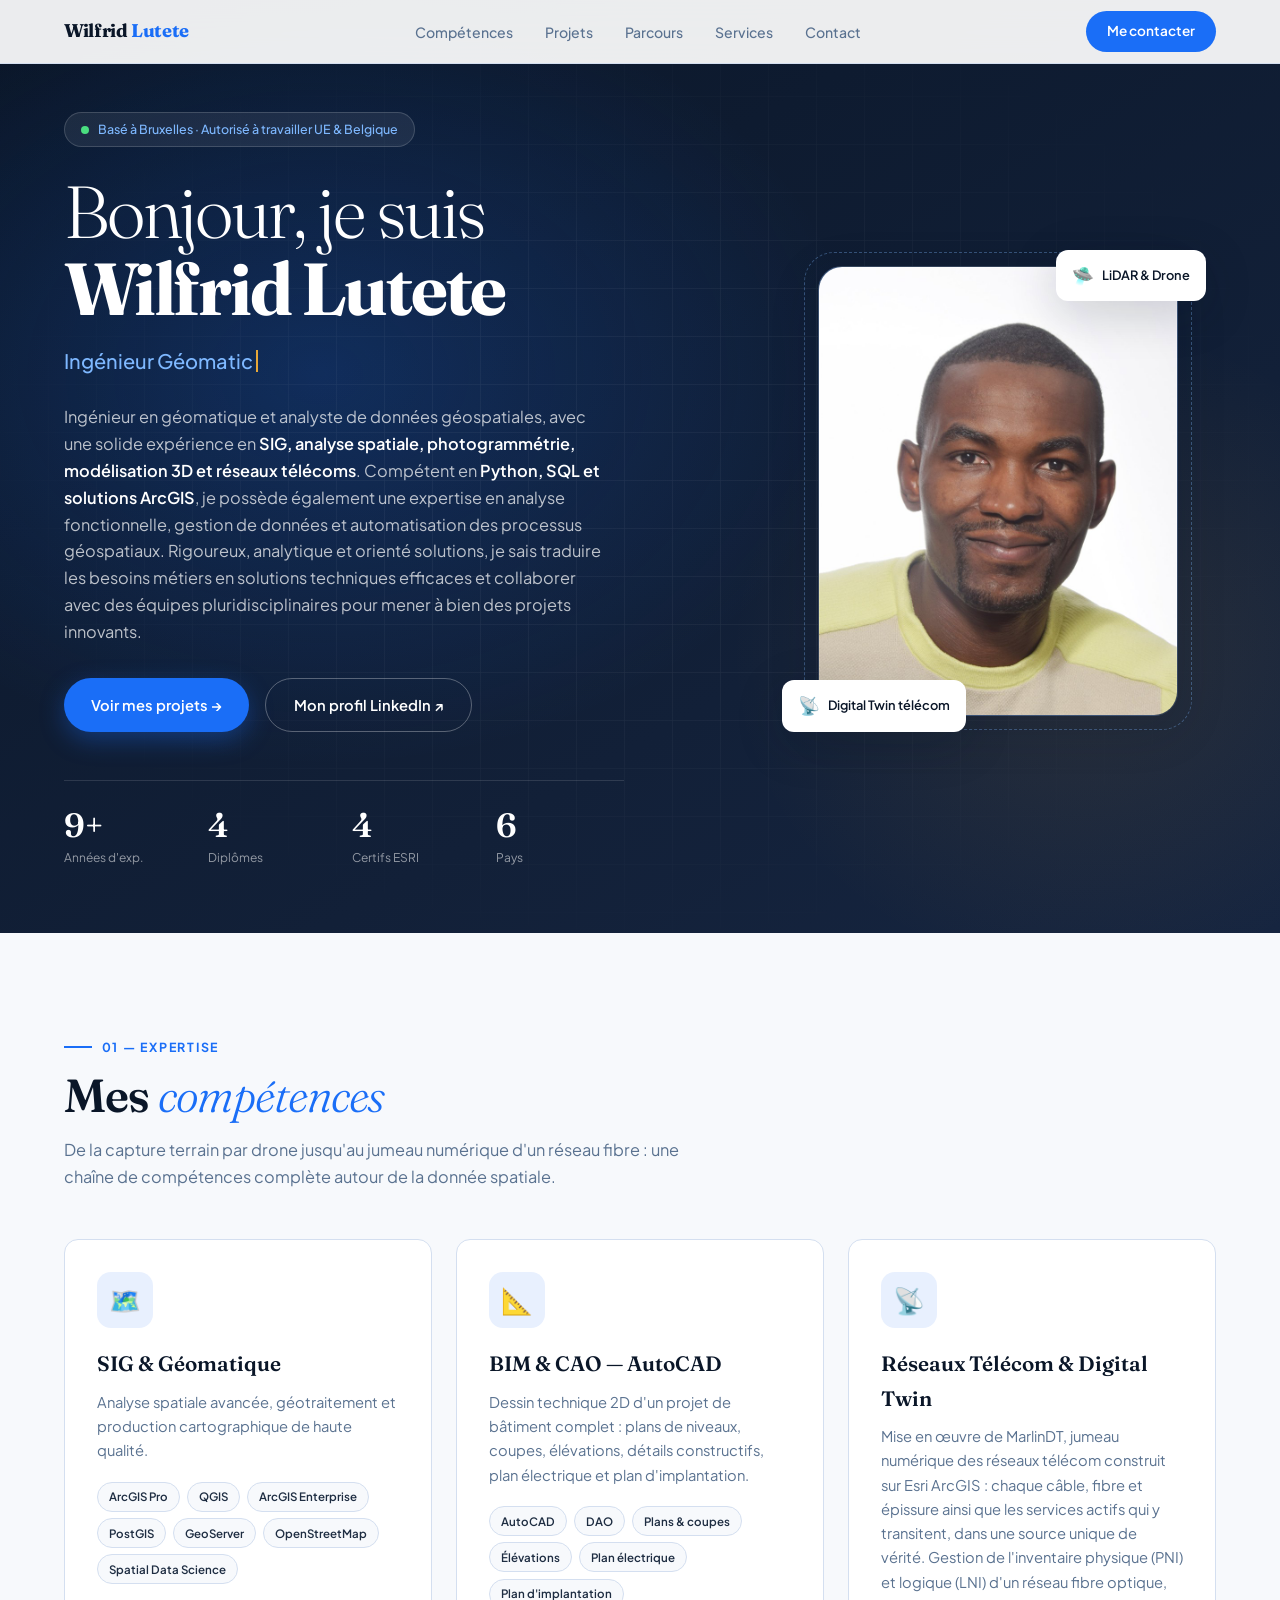
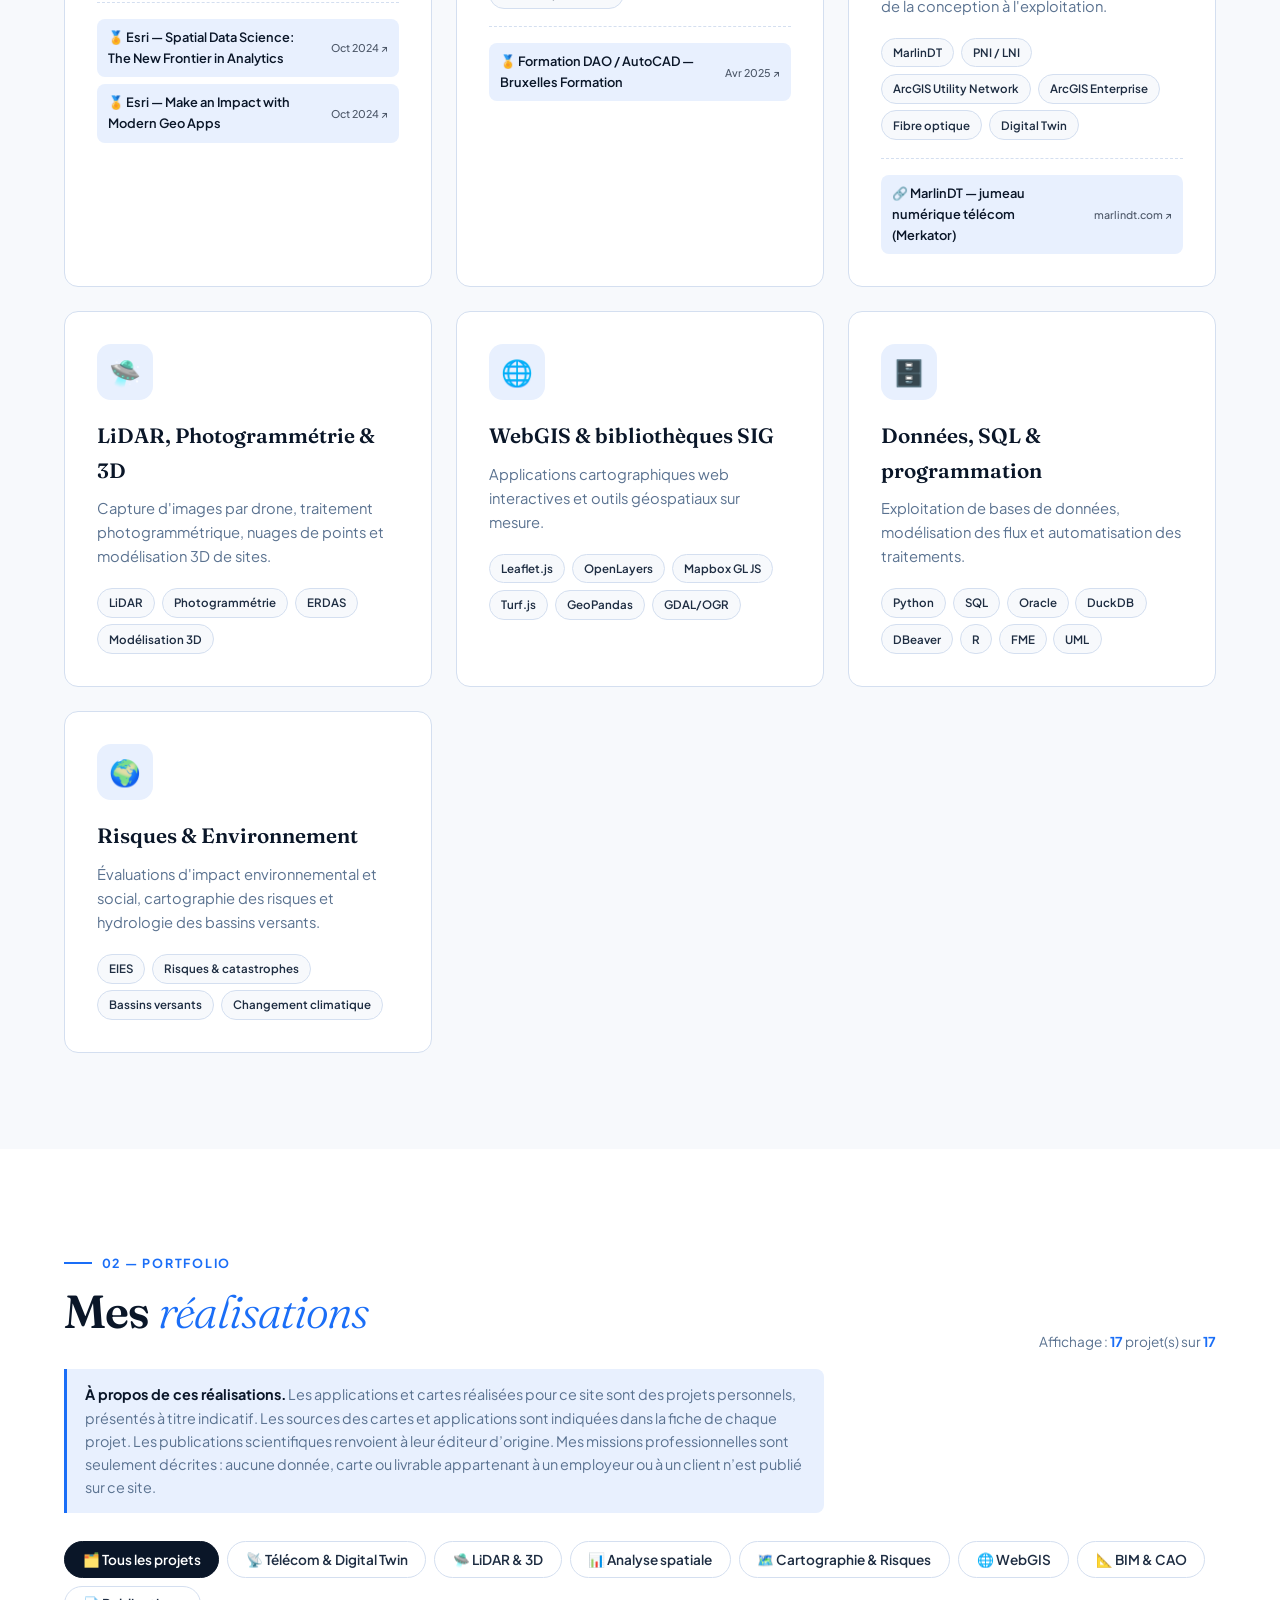
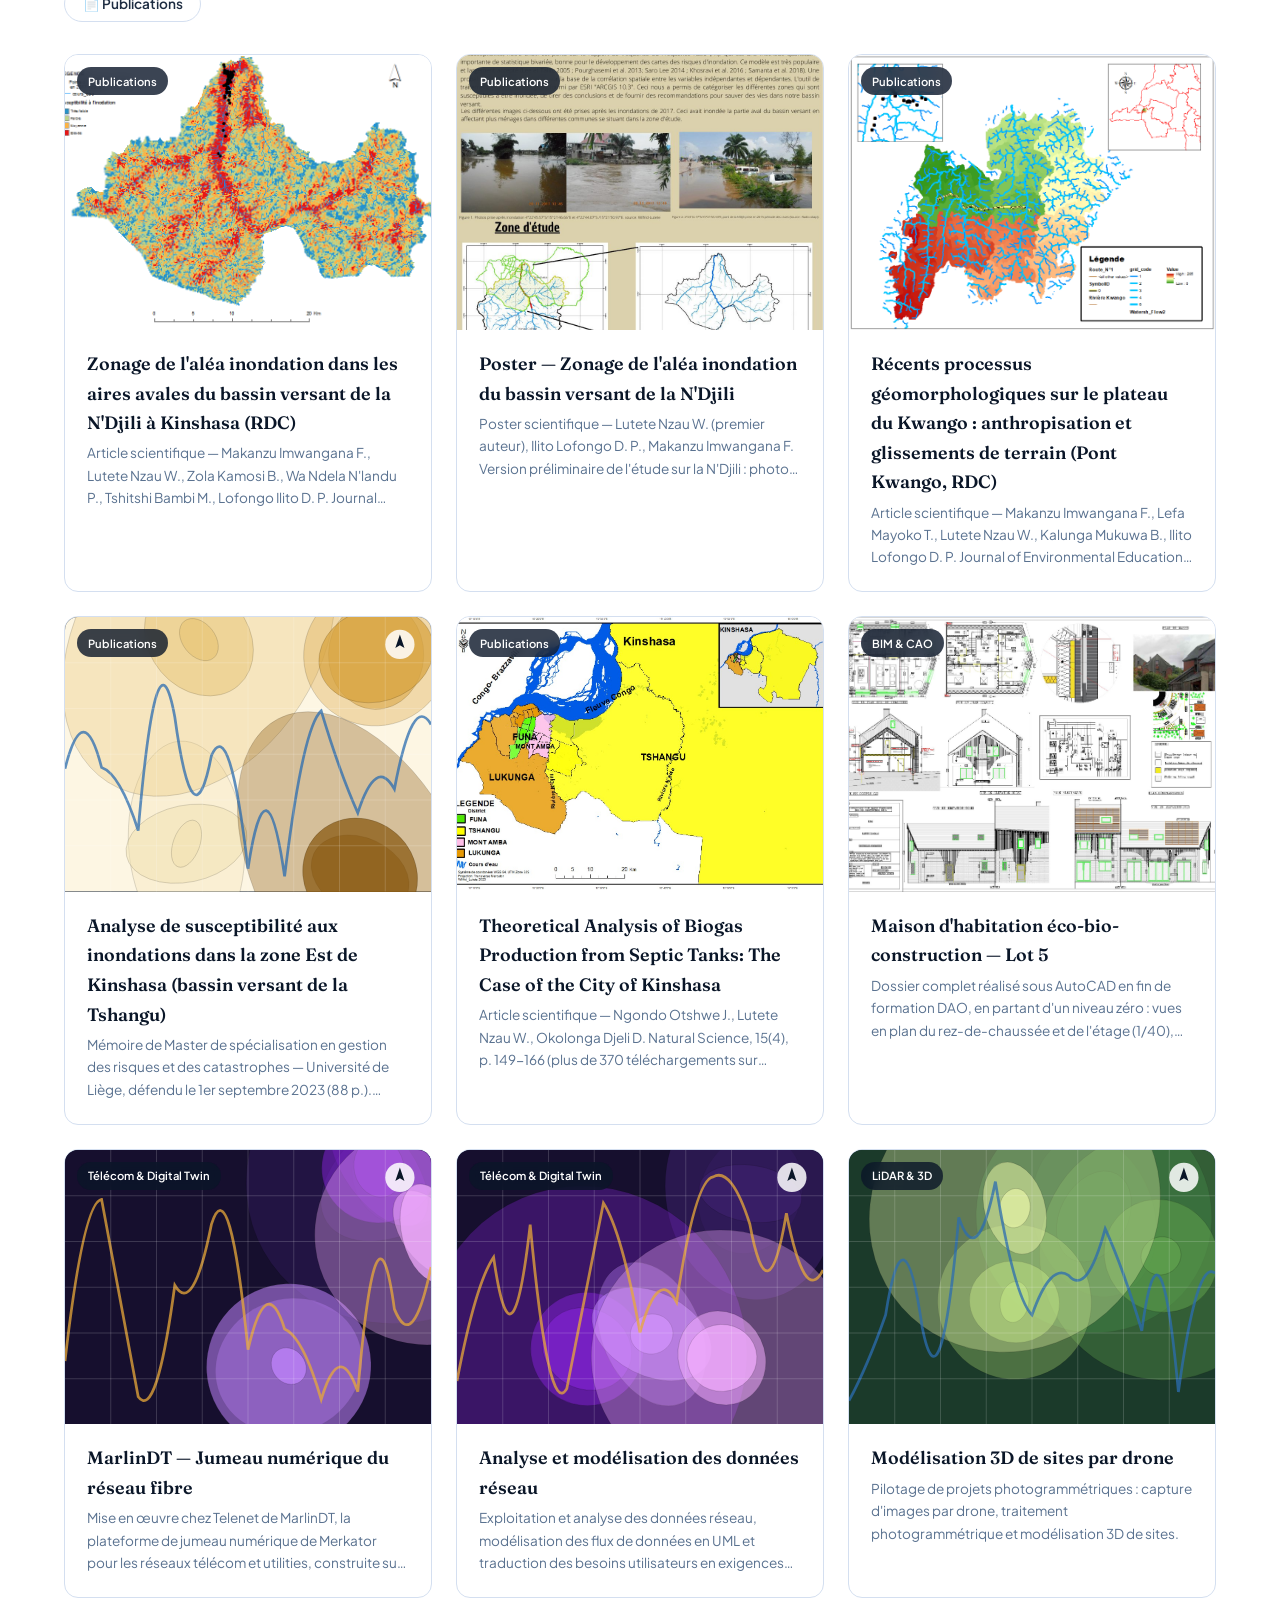
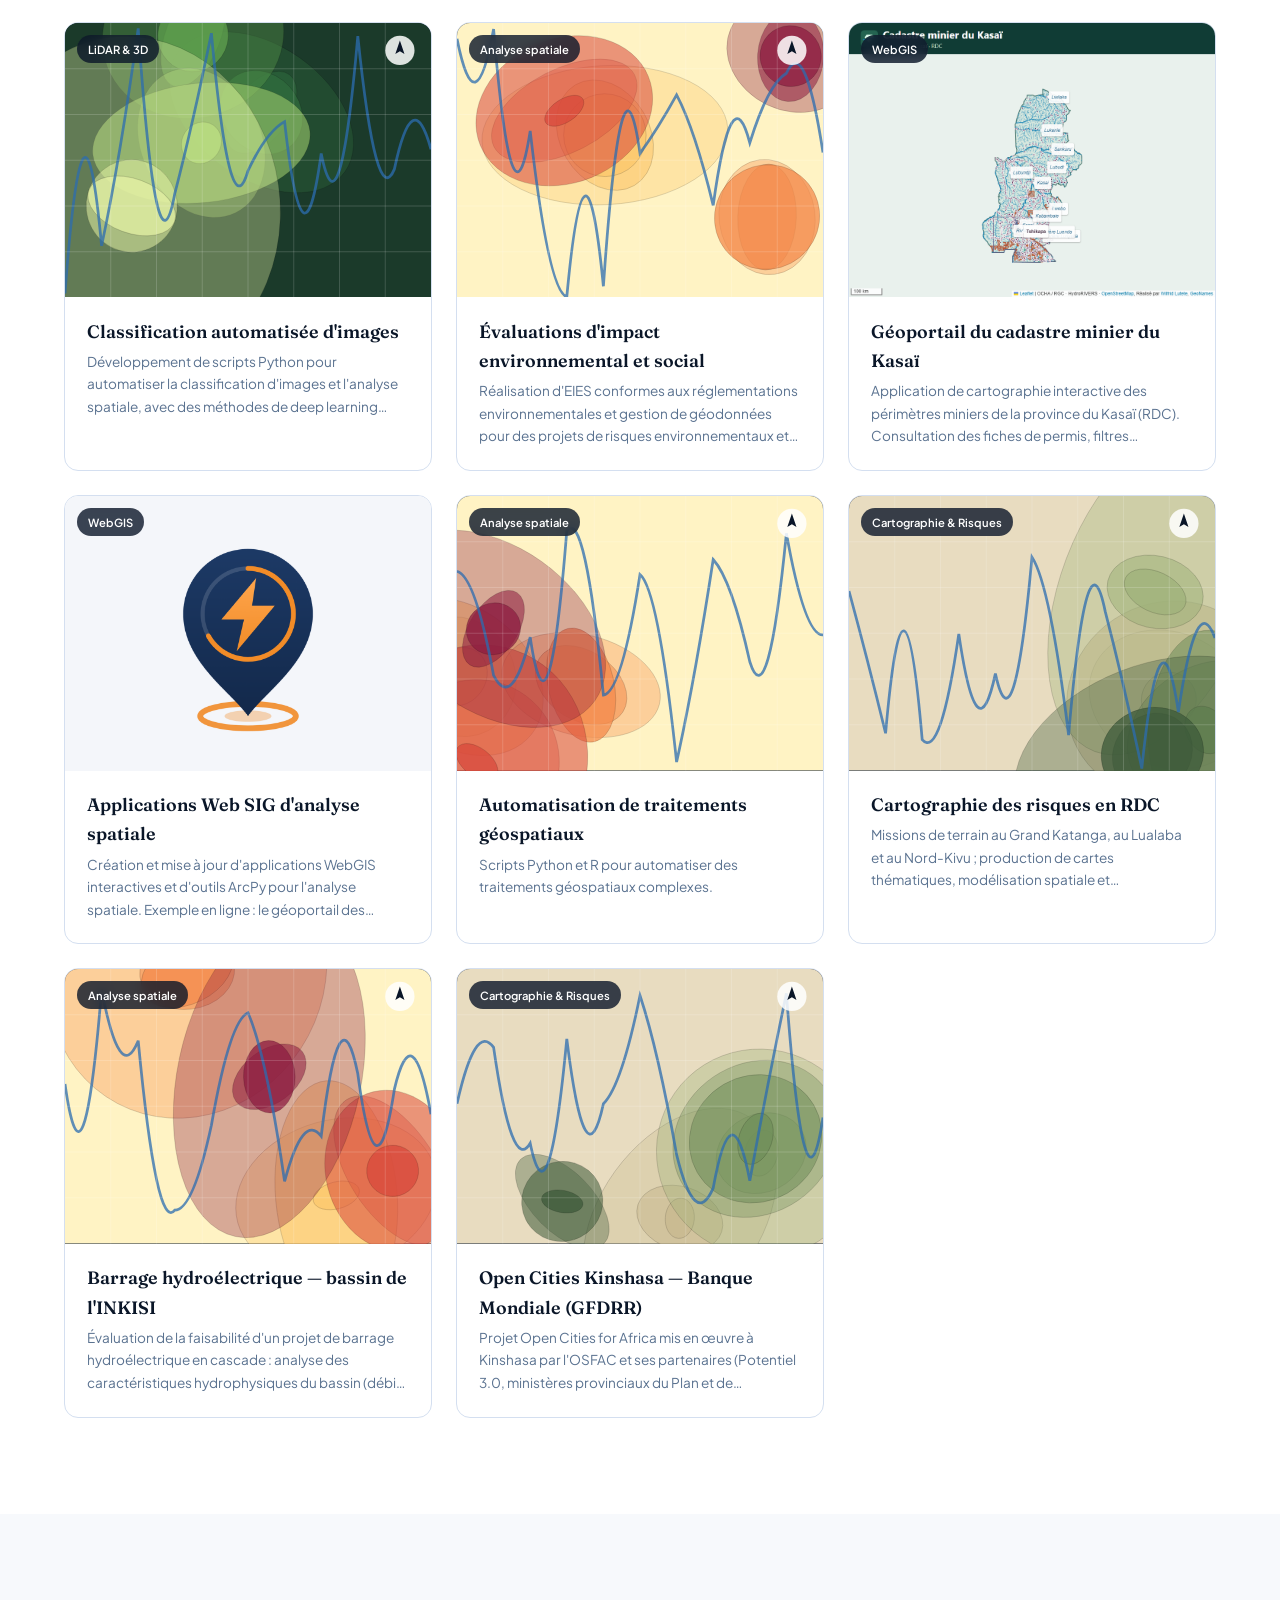
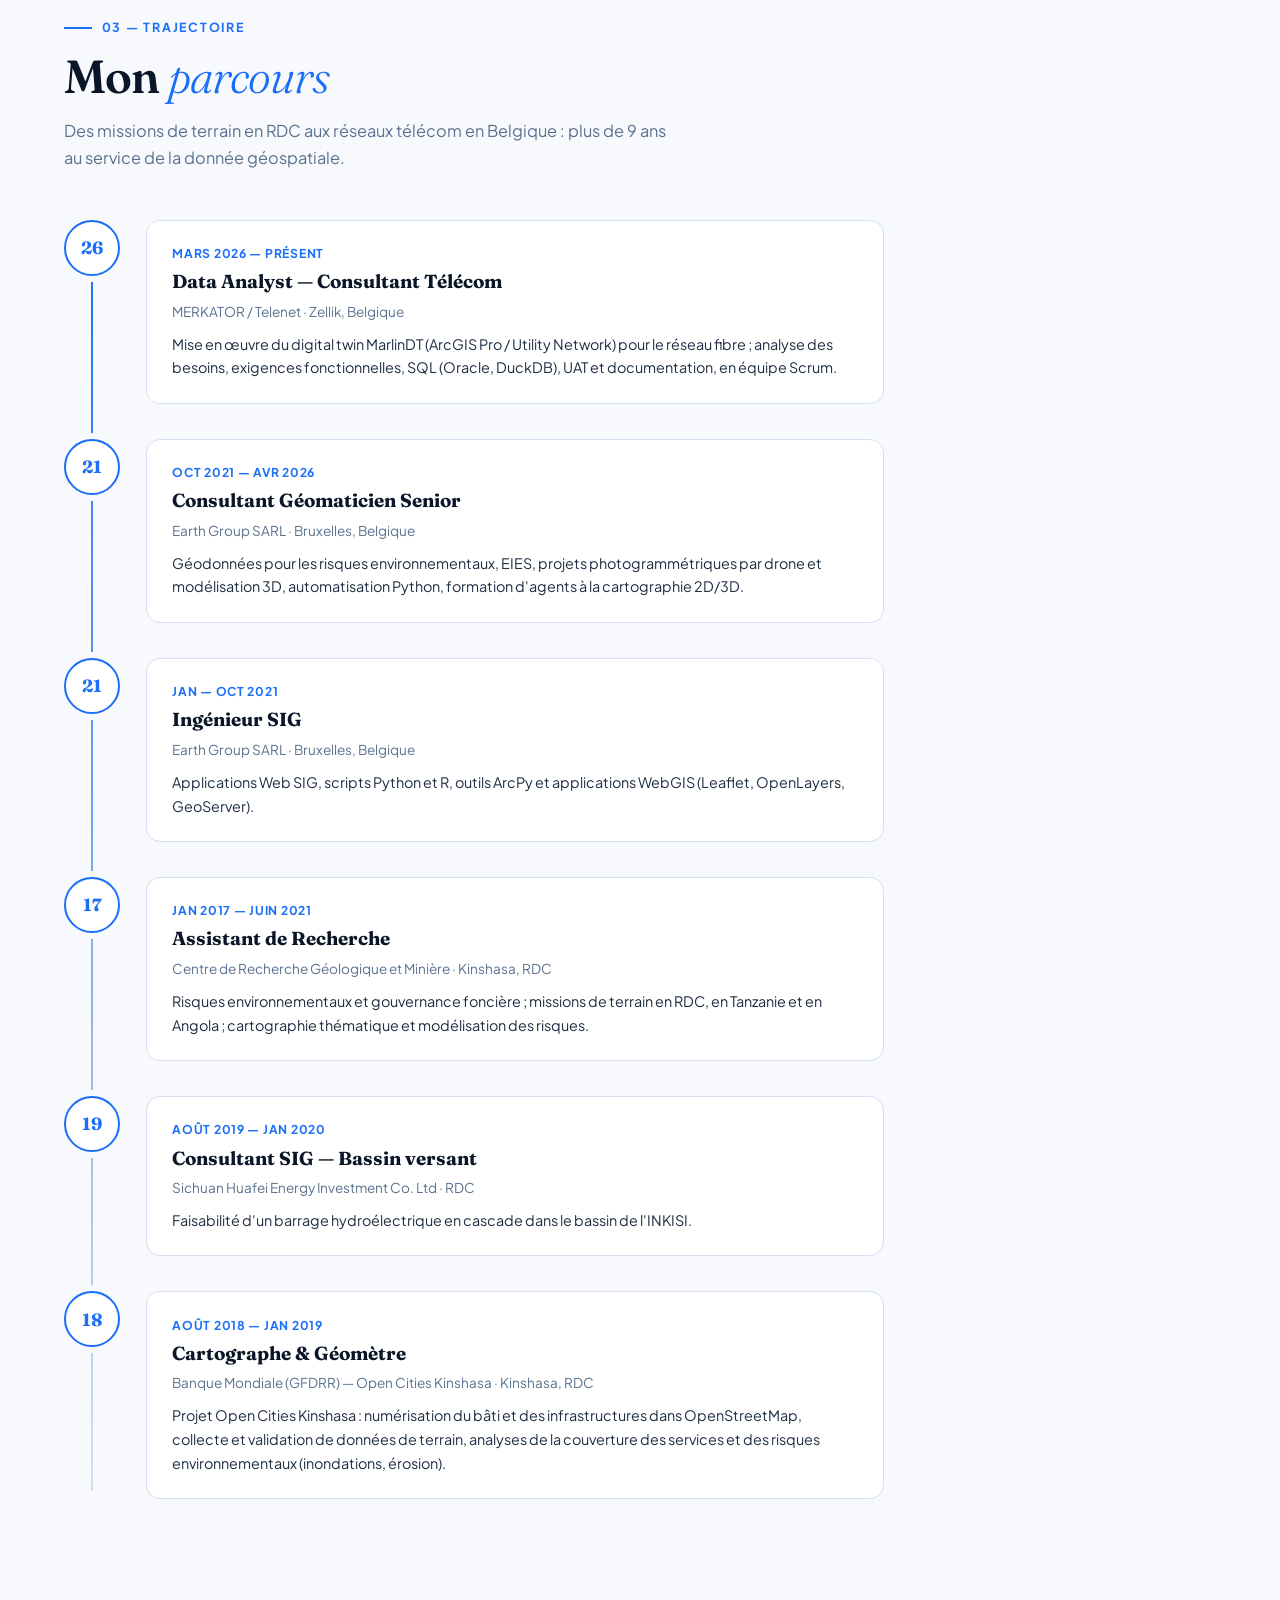
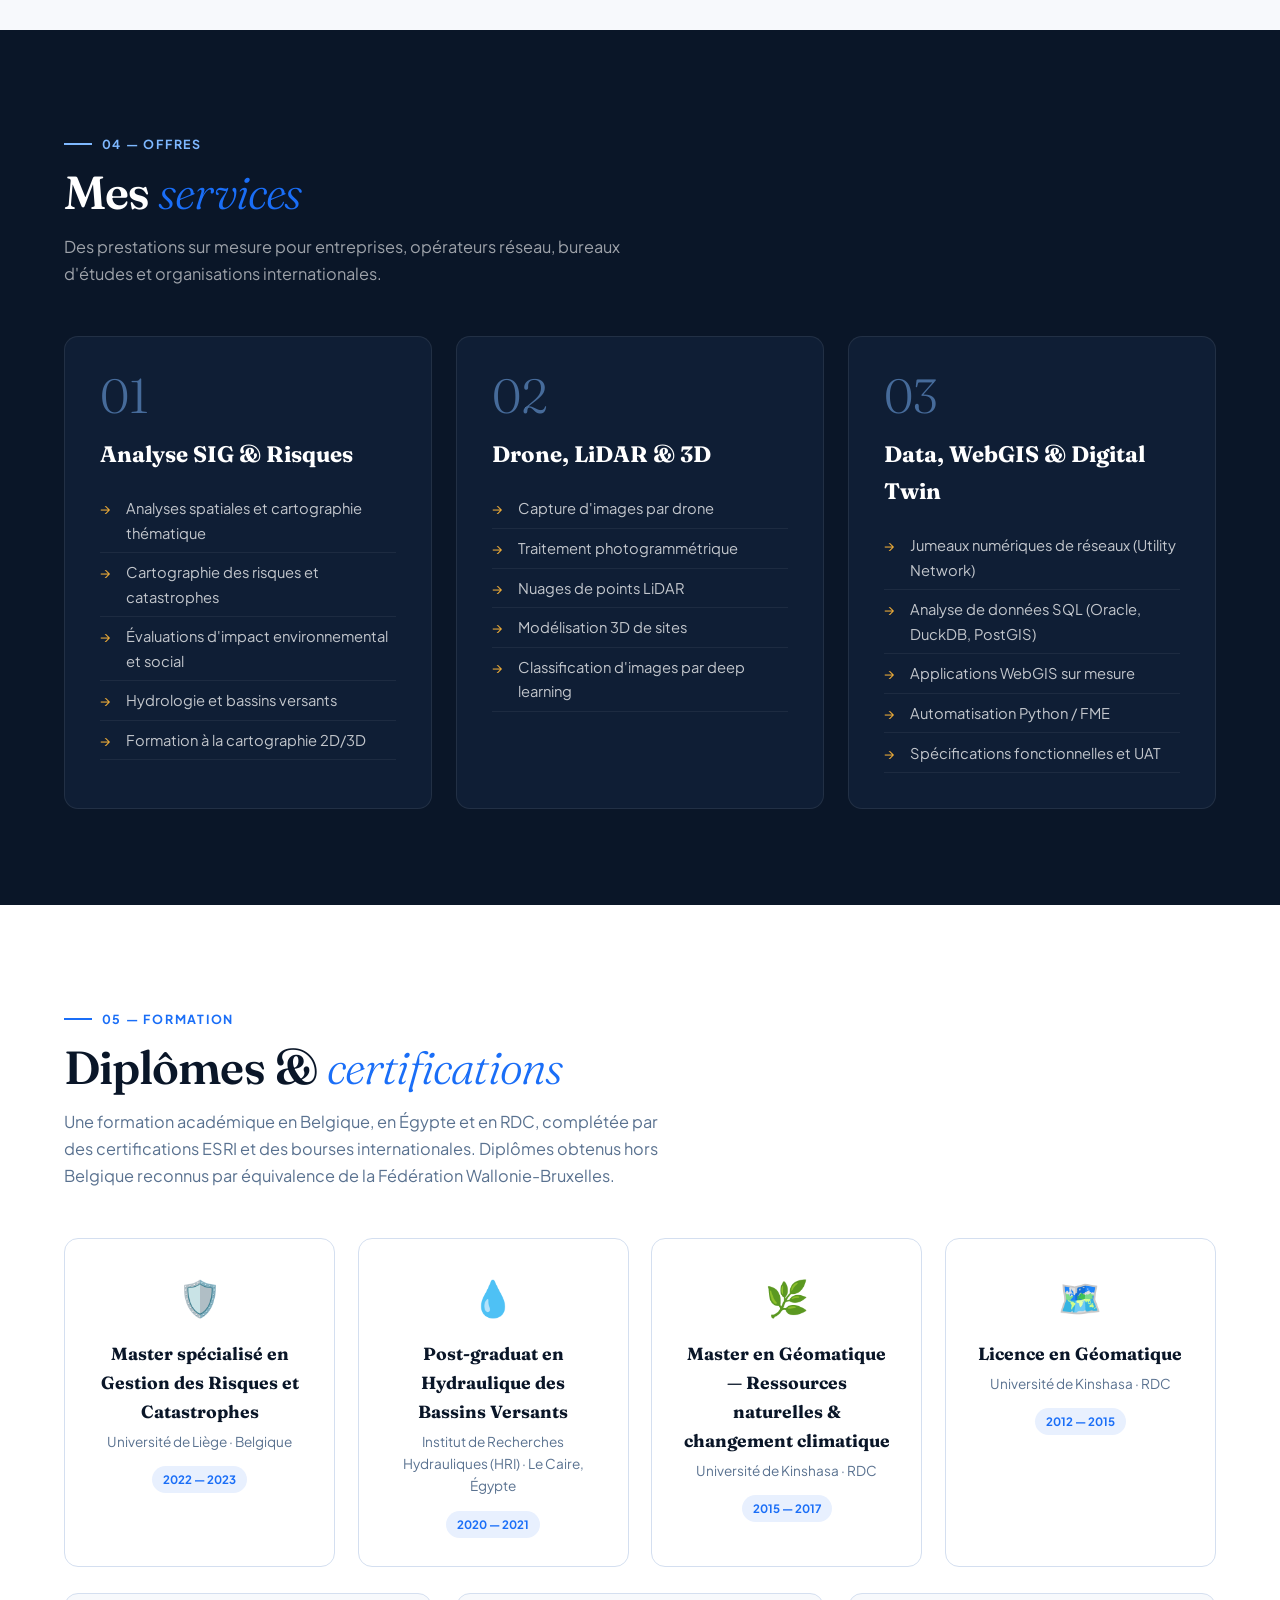
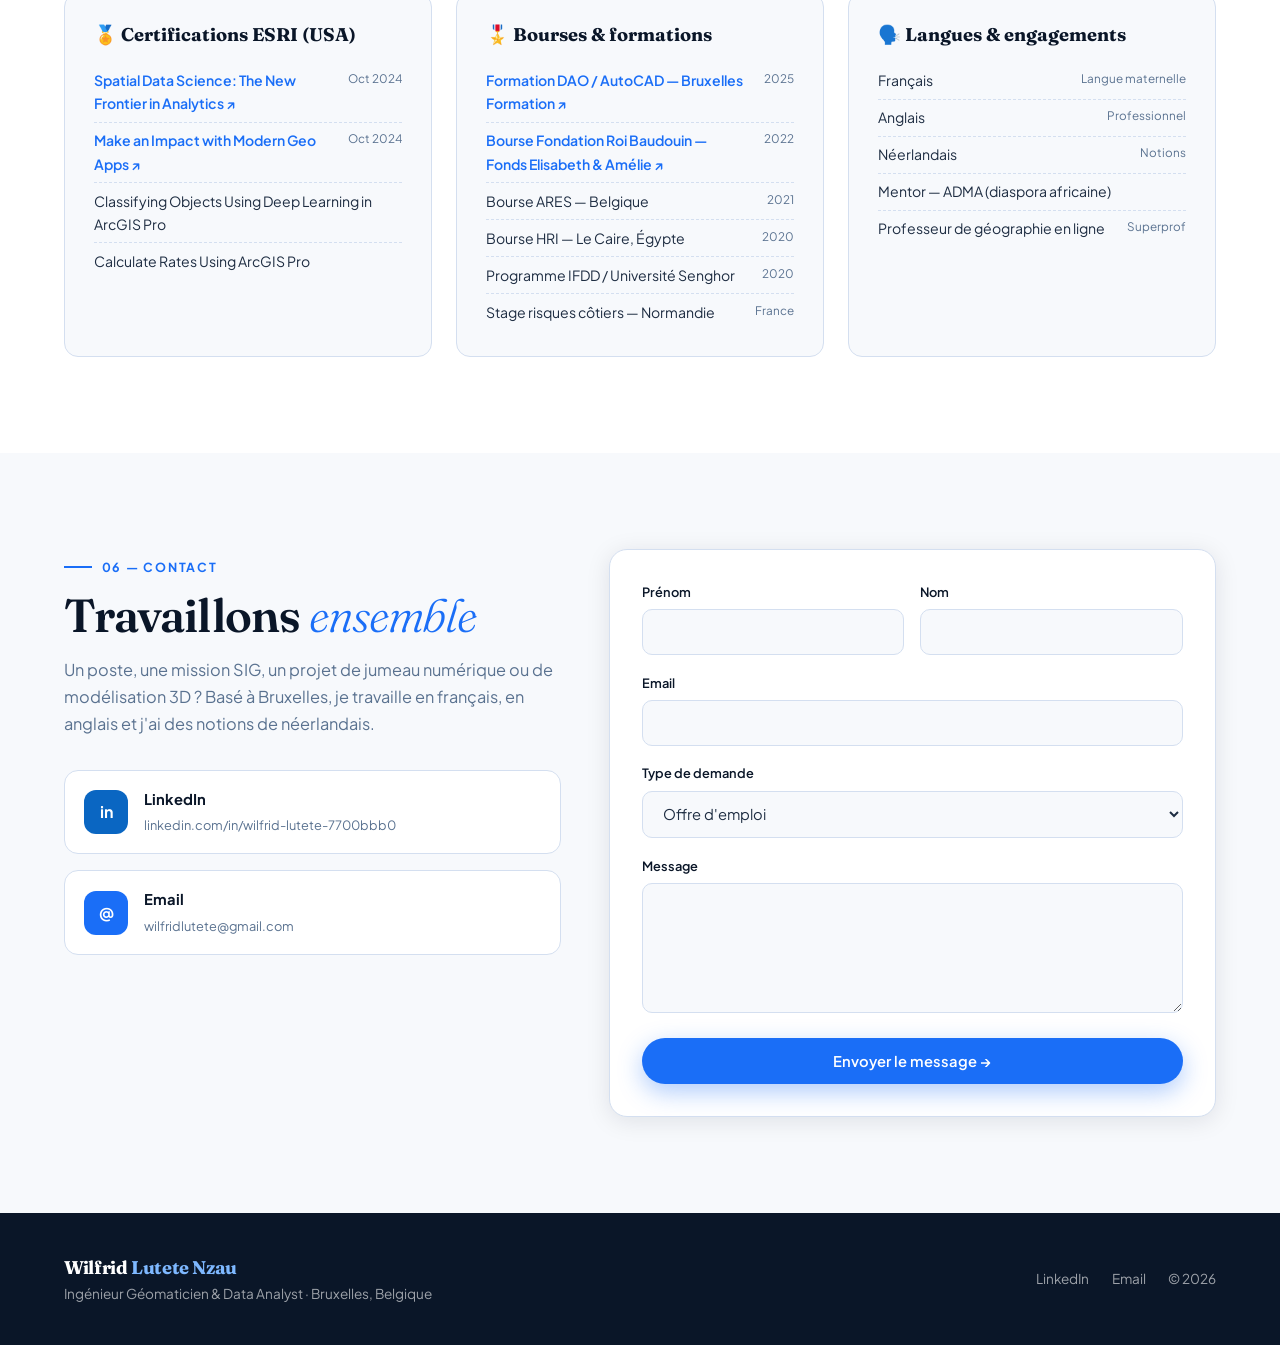
==== commit c46d4751: "Illustrer le projet du cadastre du Kasaï" ====
--- a/index.html
+++ b/index.html
@@ -474,7 +474,7 @@
   {c:"3d", t:"Modélisation 3D de sites par drone", d:"Pilotage de projets photogrammétriques : capture d'images par drone, traitement photogrammétrique et modélisation 3D de sites.", date:"2021 — 2026", tools:"Drone, Photogrammétrie, LiDAR", img:"", link:""},
   {c:"3d", t:"Classification automatisée d'images", d:"Développement de scripts Python pour automatiser la classification d'images et l'analyse spatiale, avec des méthodes de deep learning dans ArcGIS Pro.", date:"2021 — 2026", tools:"Python, ArcGIS Pro, Deep Learning", img:"", link:""},
   {c:"analyse", t:"Évaluations d'impact environnemental et social", d:"Réalisation d'EIES conformes aux réglementations environnementales et gestion de géodonnées pour des projets de risques environnementaux et de catastrophes.", date:"2021 — 2026", tools:"ArcGIS Pro, QGIS", img:"", link:""},
-  {c:"webgis", t:"Géoportail du cadastre minier du Kasaï", d:"Application de cartographie interactive des périmètres miniers de la province du Kasaï (RDC). Consultation des fiches de permis, filtres cadastraux, cours d’eau, localités et fonds satellitaires. Sélection d’une zone à quatre points et export de la carte en PDF ou PNG. Sources : périmètres fournis au projet, OCHA / Référentiel Géographique Commun, HydroRIVERS, OpenStreetMap et GeoNames.", date:"Novembre 2026", tools:"Leaflet, JavaScript, GDAL, Shapely, GitHub Pages", img:"", link:"cadastre-kasai/"},
+  {c:"webgis", t:"Géoportail du cadastre minier du Kasaï", d:"Application de cartographie interactive des périmètres miniers de la province du Kasaï (RDC). Consultation des fiches de permis, filtres cadastraux, cours d’eau, localités et fonds satellitaires. Sélection d’une zone à quatre points et export de la carte en PDF ou PNG. Sources : périmètres fournis au projet, OCHA / Référentiel Géographique Commun, HydroRIVERS, OpenStreetMap et GeoNames.", date:"Novembre 2026", tools:"Leaflet, JavaScript, GDAL, Shapely, GitHub Pages", img:"projets/geoportail-cadastre-kasai.png", link:"cadastre-kasai/"},
   {c:"webgis", t:"Applications Web SIG d'analyse spatiale", d:"Création et mise à jour d'applications WebGIS interactives et d'outils ArcPy pour l'analyse spatiale. Exemple en ligne : le géoportail des bornes de recharge pour véhicules électriques à Bruxelles et en Belgique. Il s'appuie sur le registre officiel de Bruxelles Mobilité (1 752 sites, 8 257 points de charge, 59 opérateurs) et sur OpenStreetMap, avec carte, carte de densité, statistiques, liste triable, filtres par vitesse de recharge, type de prise, opérateur et commune, et une mise à jour automatique chaque nuit (Python, WFS, GitHub Actions).", date:"2021 — 2026", tools:"Leaflet, OpenLayers, GeoServer, ArcPy, Python, WFS, GitHub Actions", img:"projets/geoportail-bornes-logo.png", link:"bornes/"},
   {c:"analyse", t:"Automatisation de traitements géospatiaux", d:"Scripts Python et R pour automatiser des traitements géospatiaux complexes.", date:"2021", tools:"Python, R, GeoPandas", img:"", link:""},
   {c:"sig", t:"Cartographie des risques en RDC", d:"Missions de terrain au Grand Katanga, au Lualaba et au Nord-Kivu ; production de cartes thématiques, modélisation spatiale et cartographie des risques, en lien avec les acteurs gouvernementaux, académiques et la société civile.", date:"2017 — 2021", tools:"ArcGIS Pro, QGIS, PostGIS", img:"", link:""},
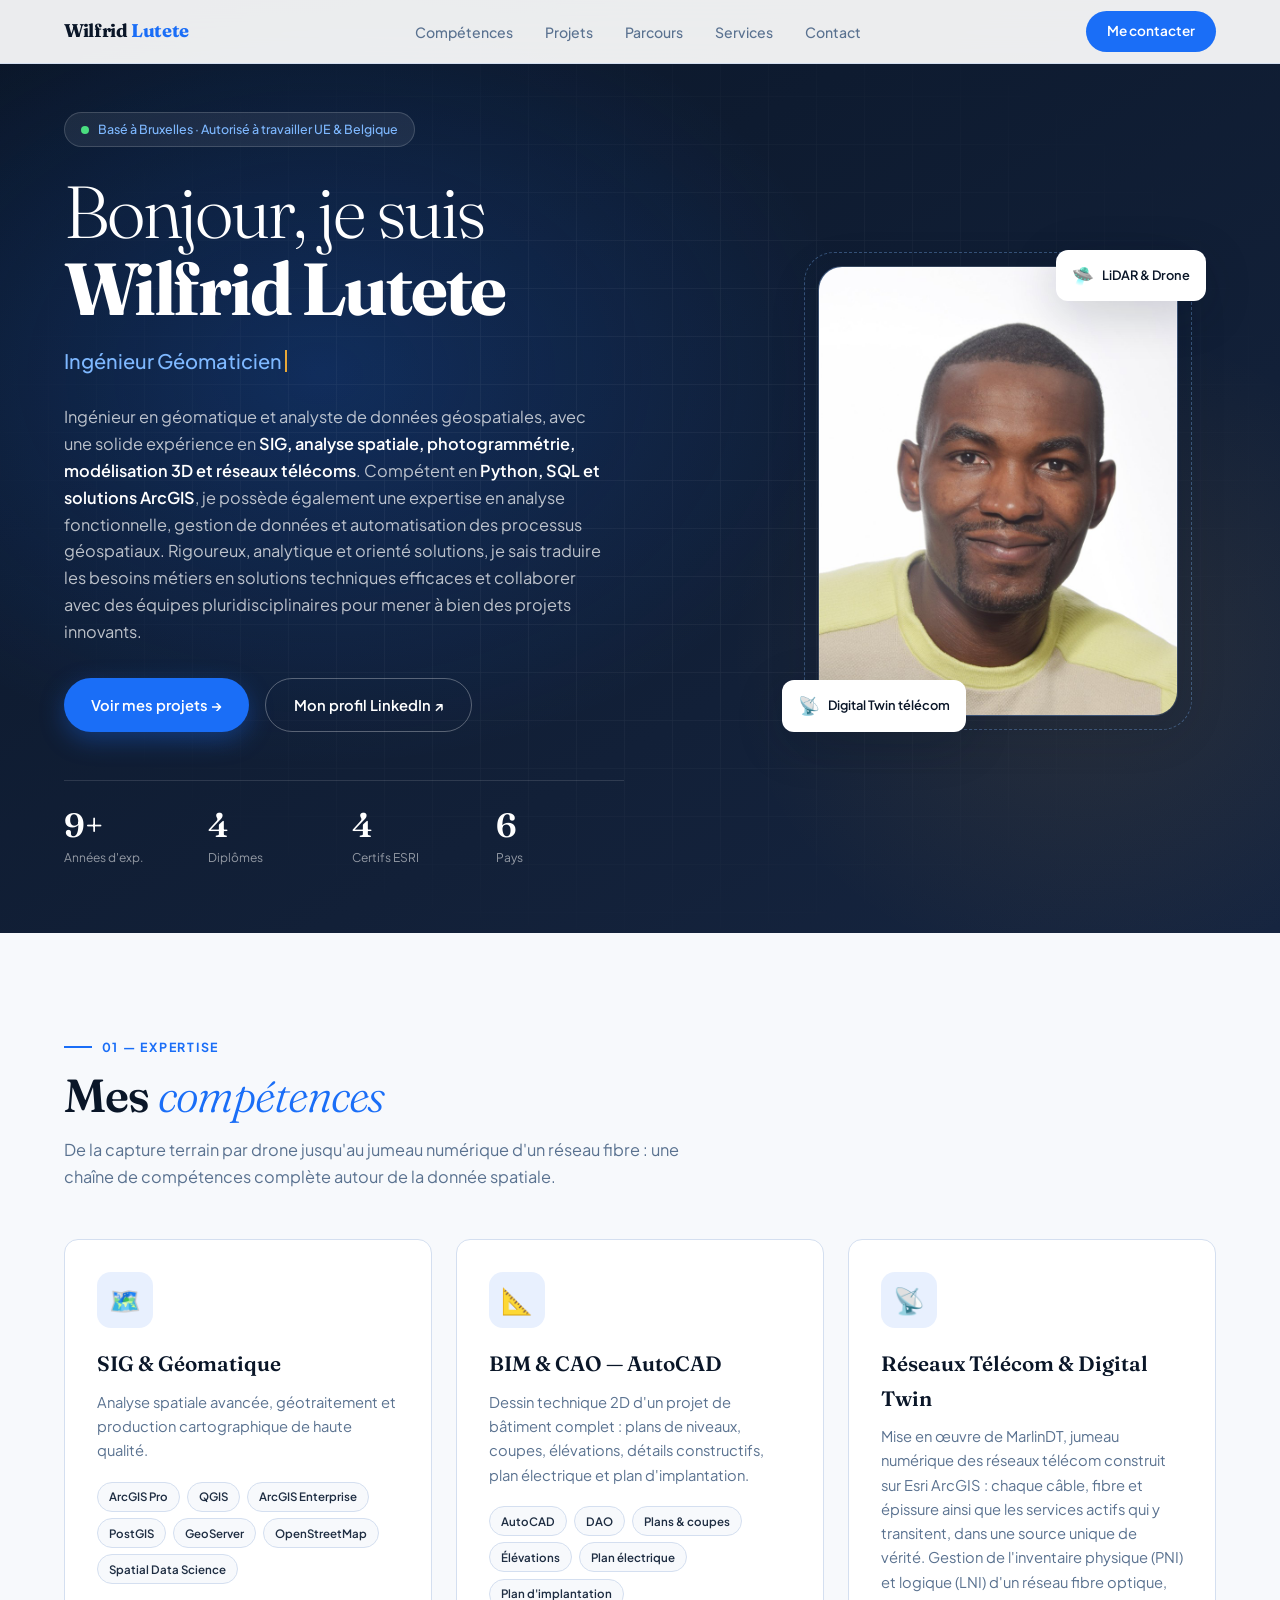
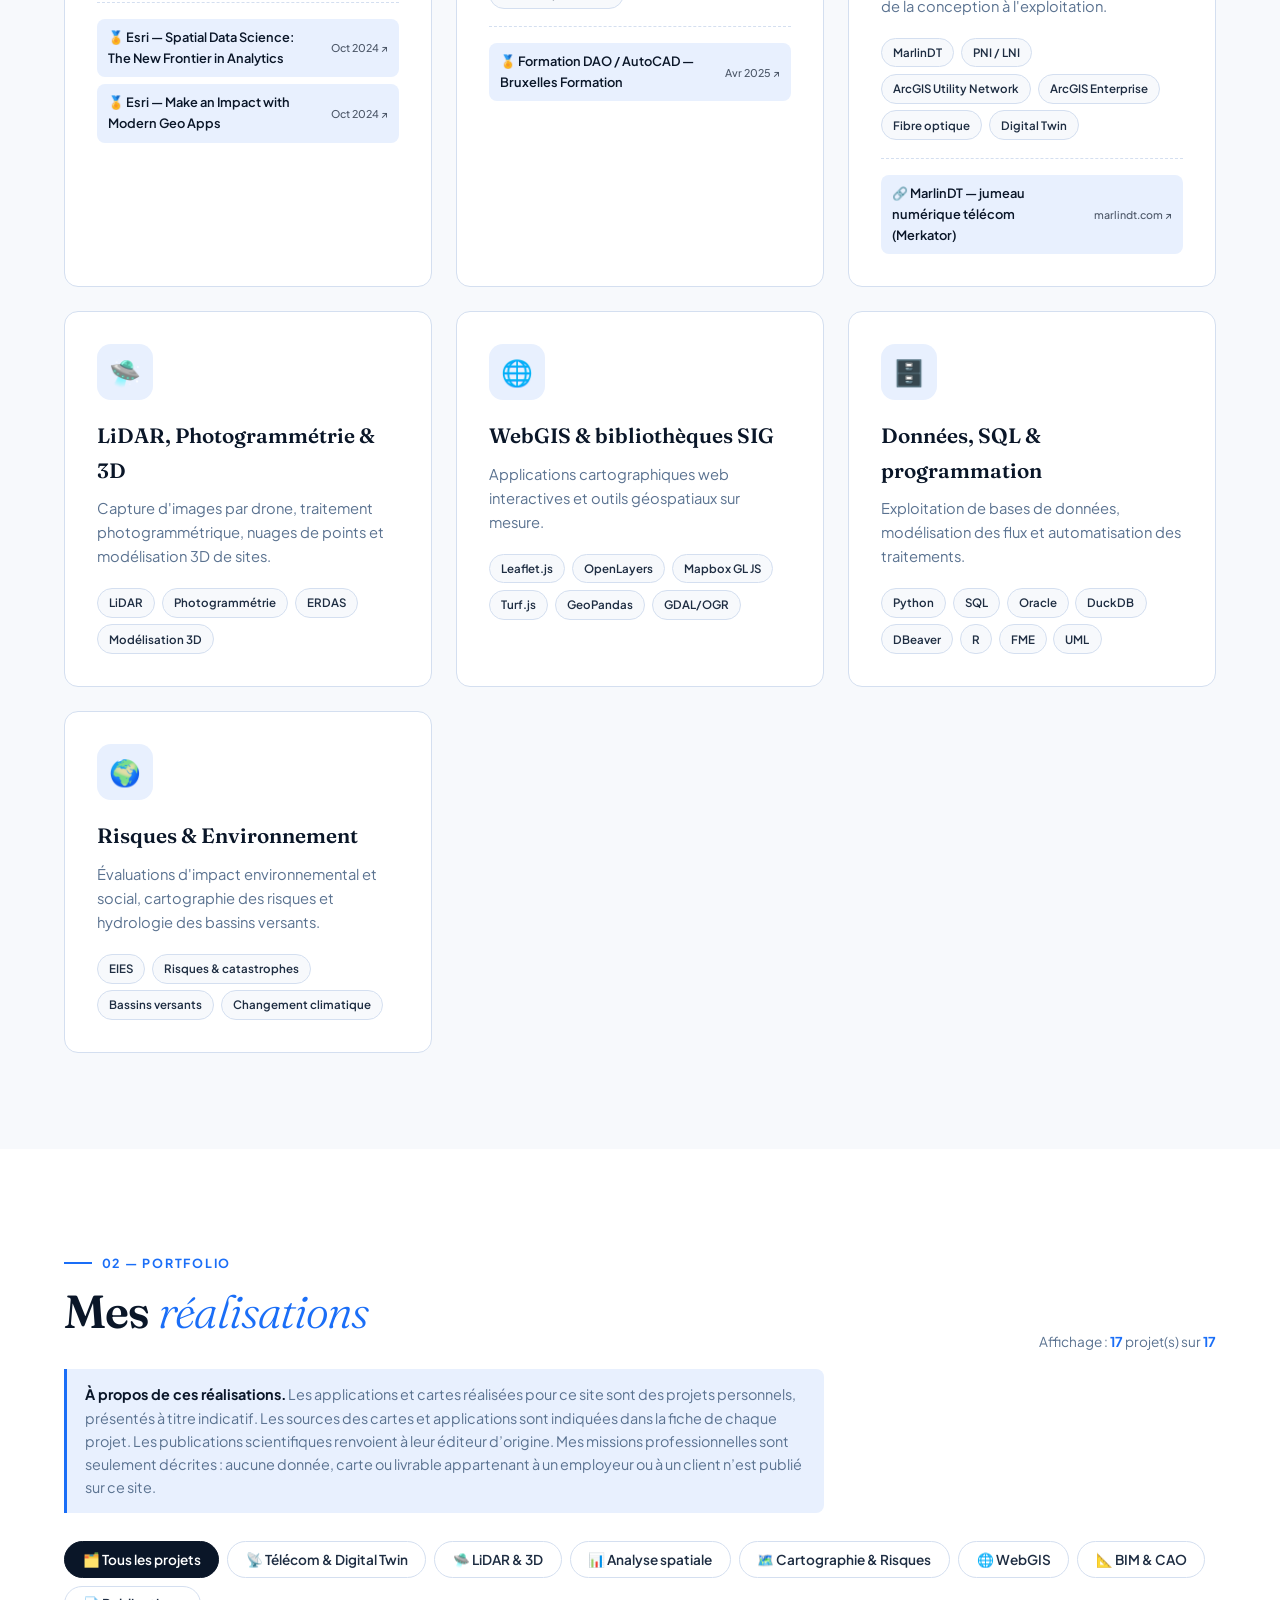
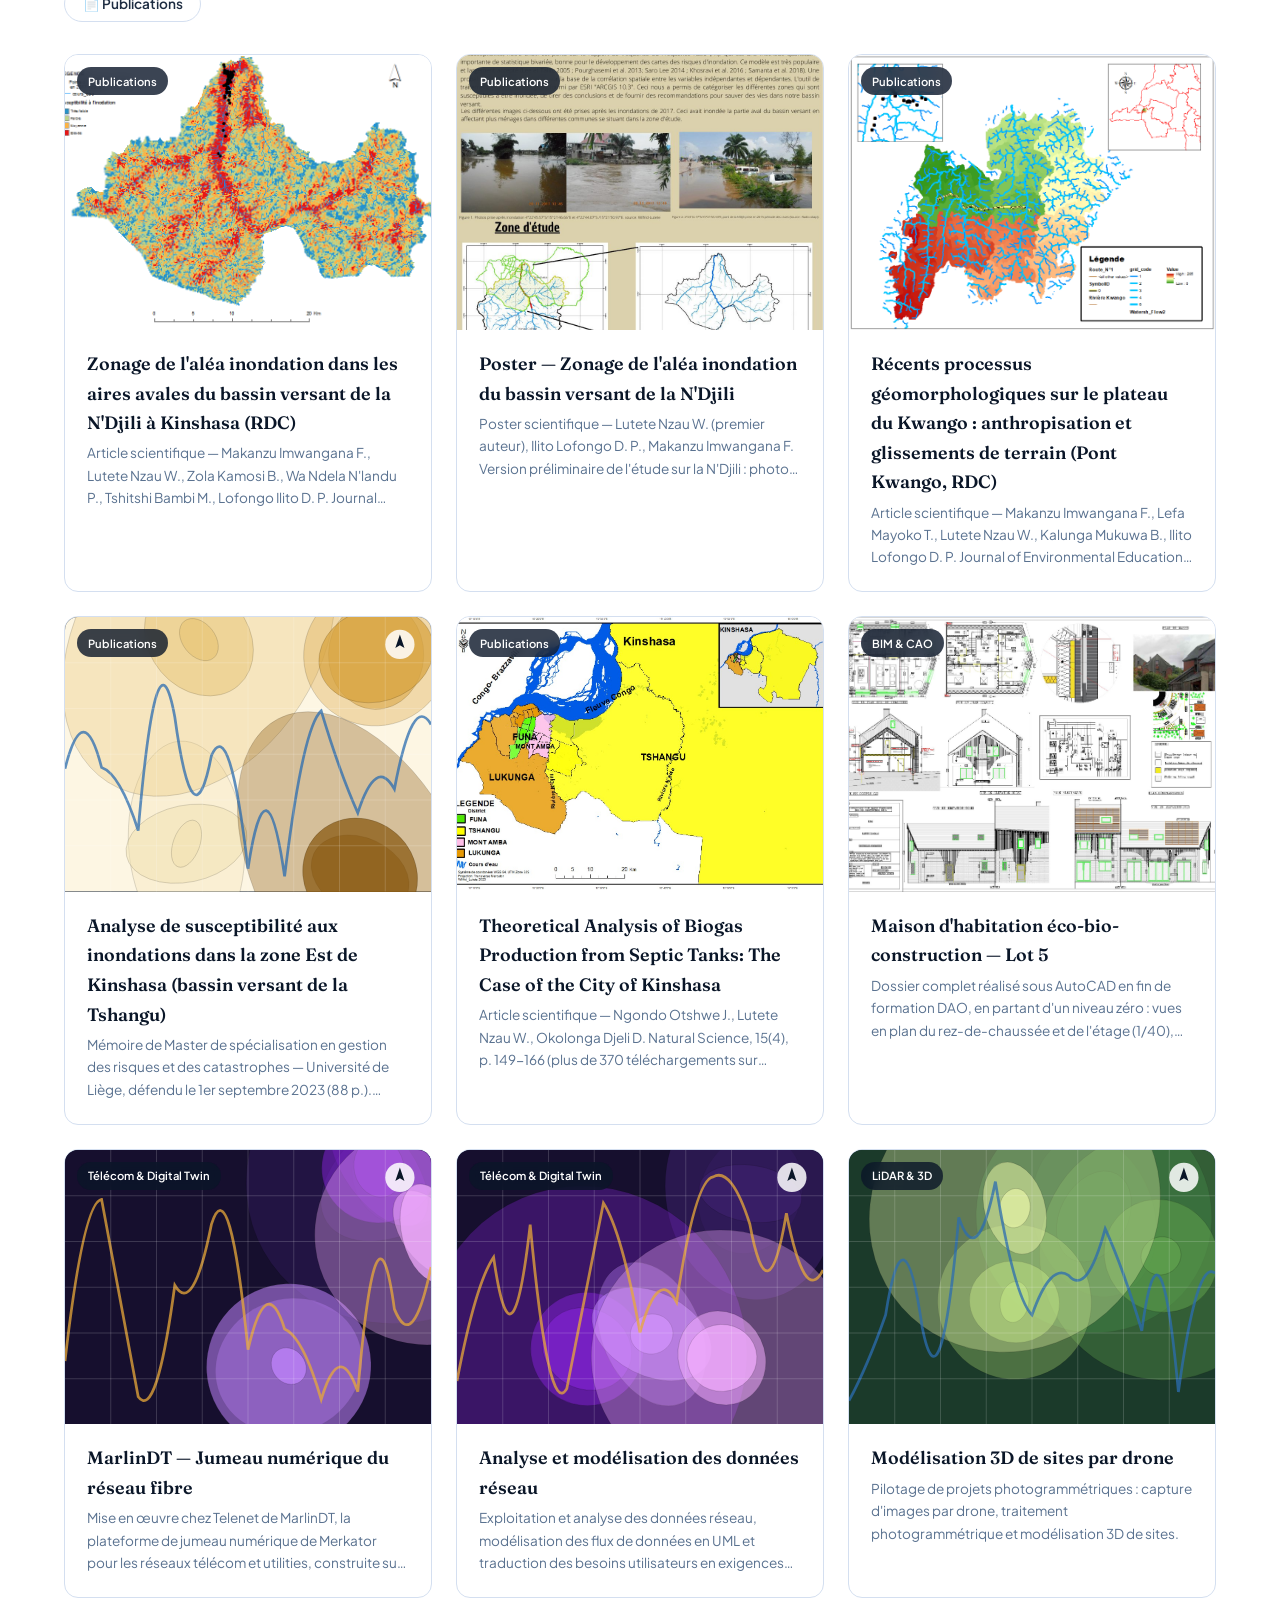
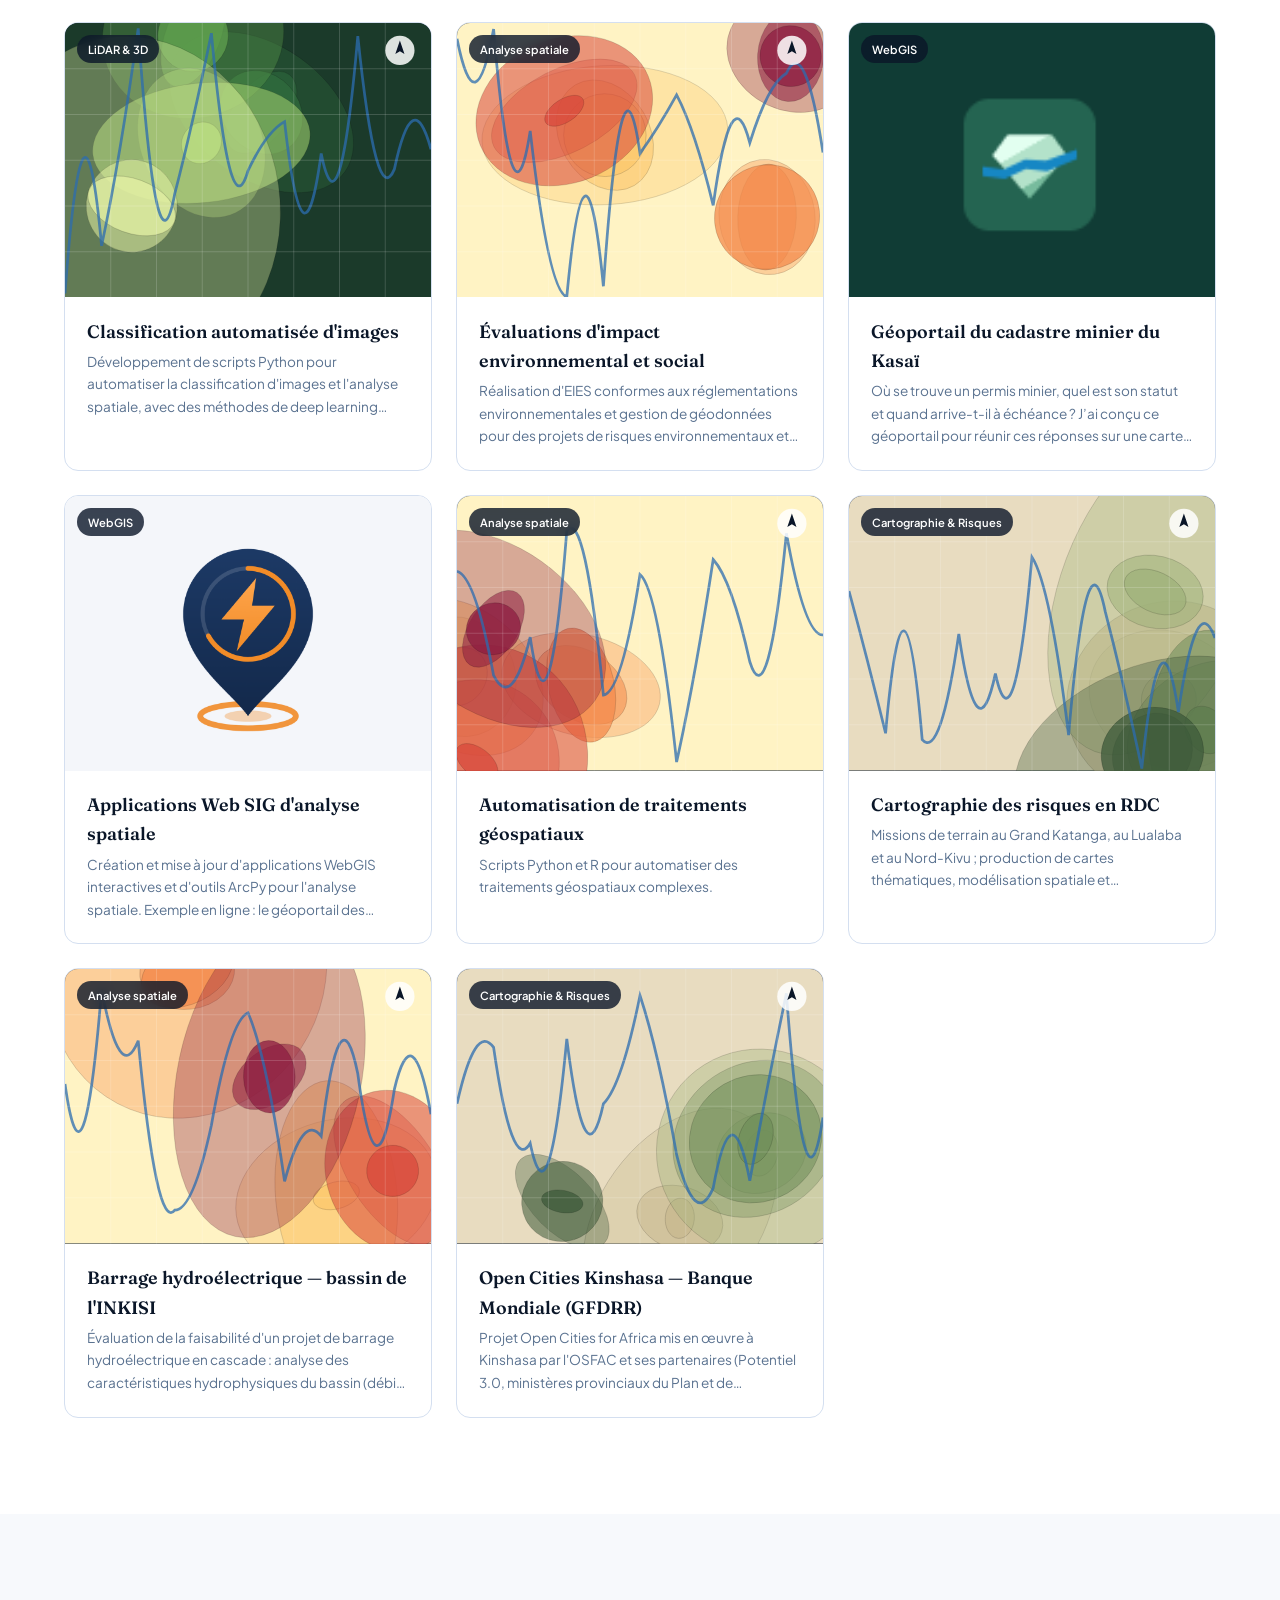
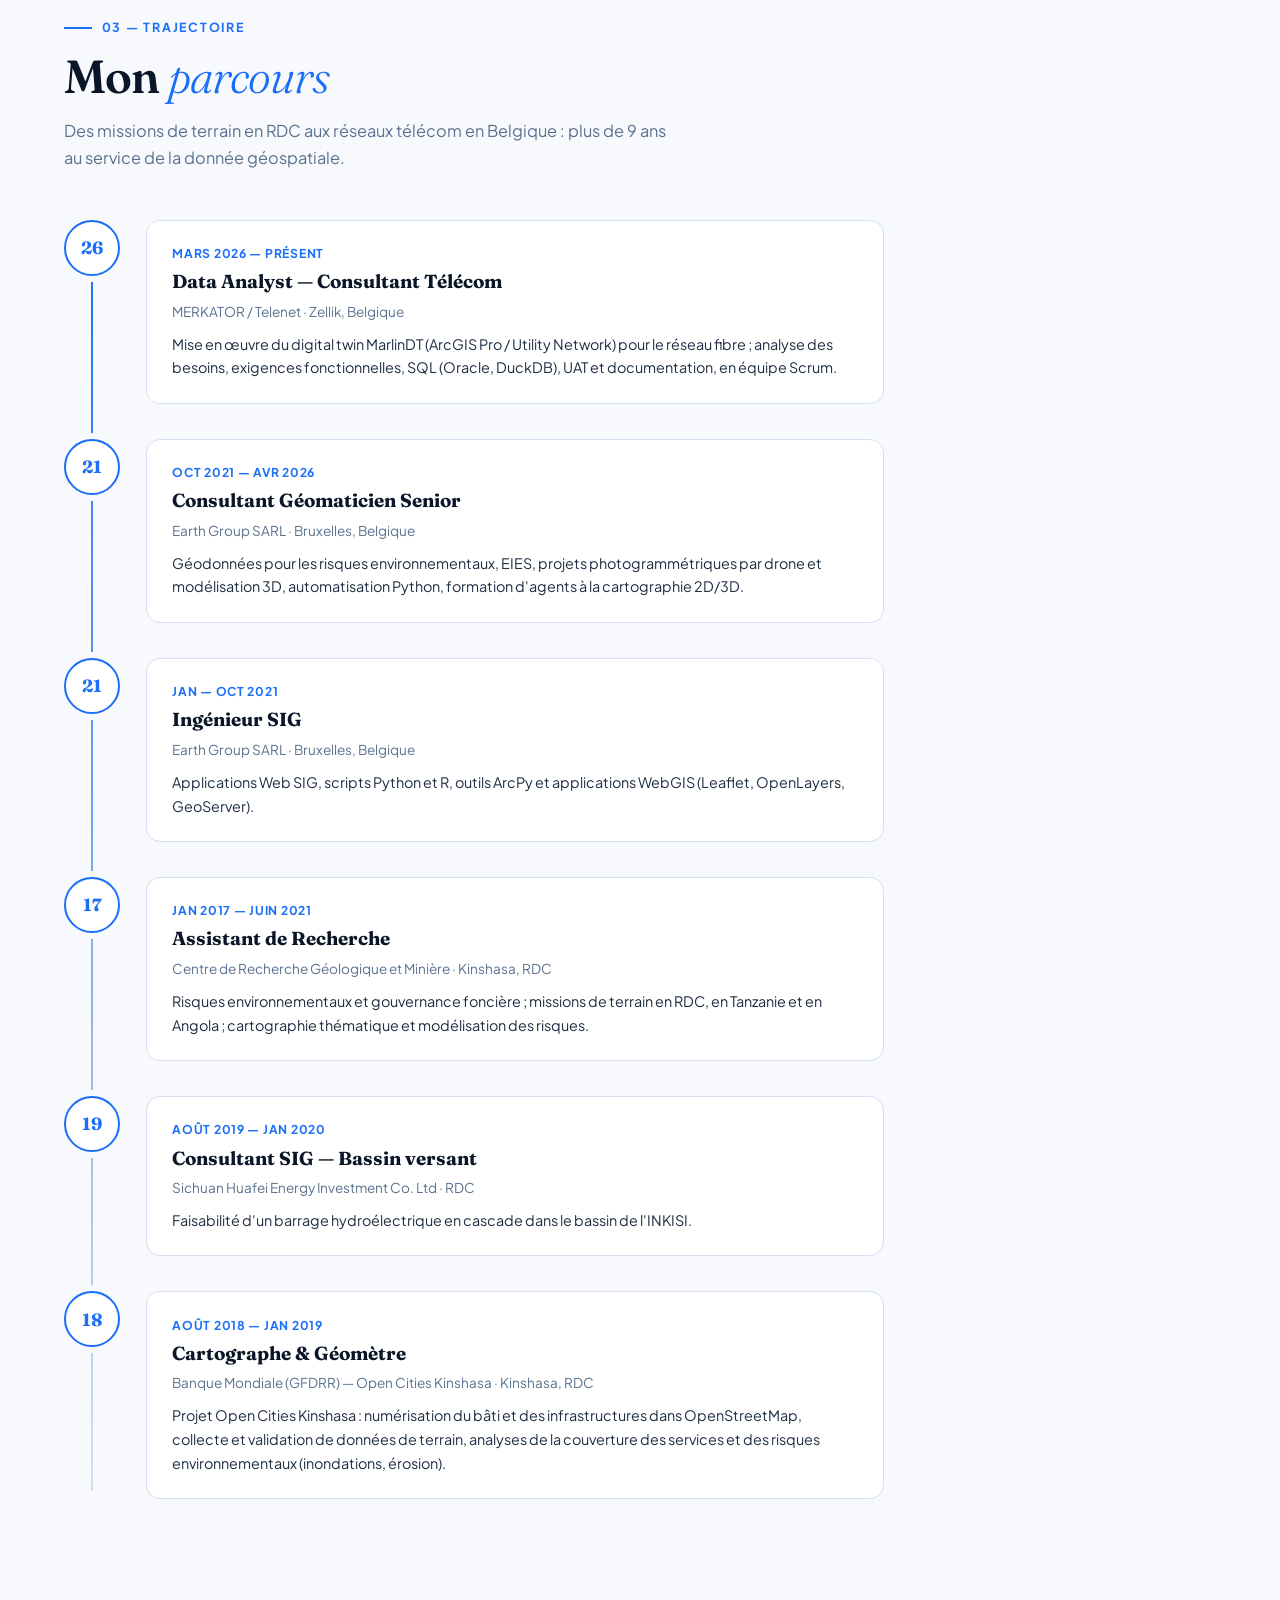
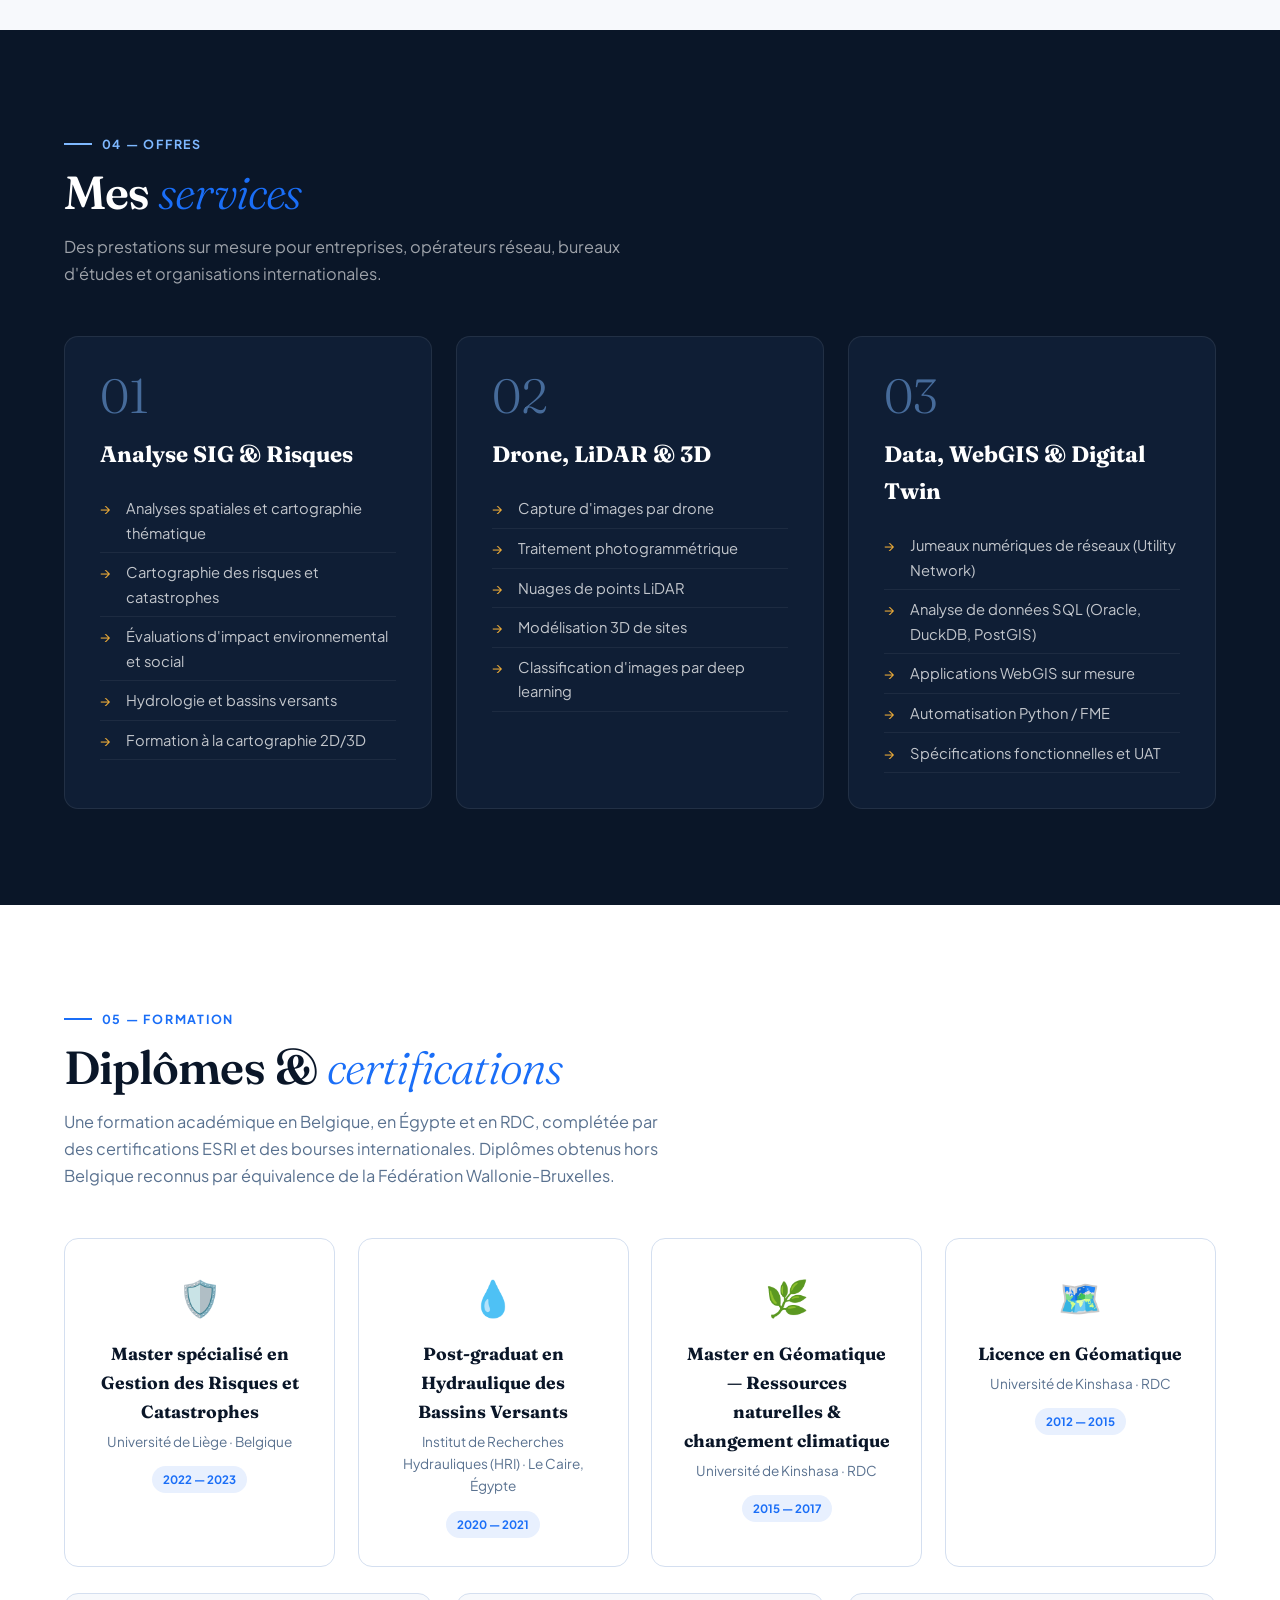
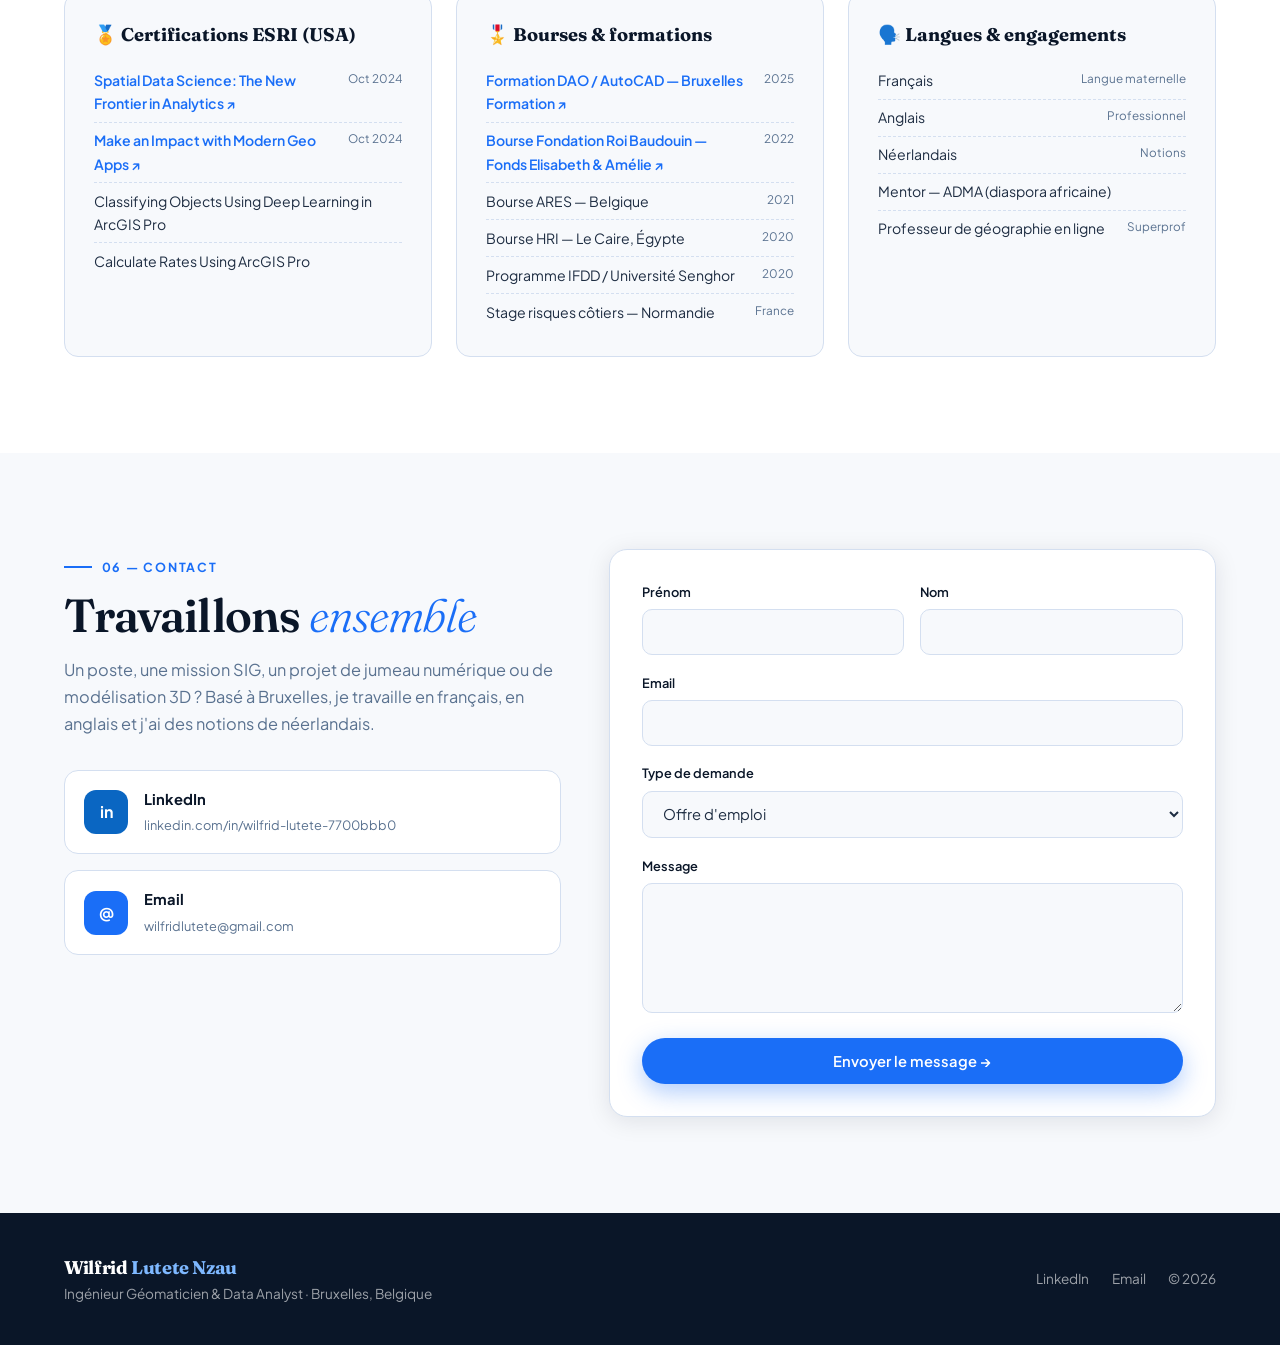
==== commit e7e32d0a: "Presenter le geoportail du Kasai et son logo" ====
--- a/index.html
+++ b/index.html
@@ -160,6 +160,7 @@
 .map-thumb{aspect-ratio:4/3;position:relative;overflow:hidden;background:var(--navy2)}
 .map-thumb svg,.map-thumb img{width:100%;height:100%;object-fit:cover;transition:transform .5s}
 .map-card:hover .map-thumb svg,.map-card:hover .map-thumb img{transform:scale(1.06)}
+.map-thumb img.project-logo,.modal-img img.project-logo{box-sizing:border-box;object-fit:contain;padding:clamp(2rem,8vw,4rem) 30%;background:#103c35}
 .map-thumb .cat{position:absolute;top:12px;left:12px;background:rgba(10,22,40,.8);backdrop-filter:blur(6px);color:#fff;font-size:.7rem;font-weight:600;padding:.3rem .7rem;border-radius:100px}
 .map-thumb .zoom{position:absolute;inset:0;display:grid;place-items:center;background:rgba(10,22,40,.45);opacity:0;transition:opacity .3s;color:#fff;font-weight:600;font-size:.88rem}
 .map-card:hover .zoom{opacity:1}
@@ -474,7 +475,7 @@
   {c:"3d", t:"Modélisation 3D de sites par drone", d:"Pilotage de projets photogrammétriques : capture d'images par drone, traitement photogrammétrique et modélisation 3D de sites.", date:"2021 — 2026", tools:"Drone, Photogrammétrie, LiDAR", img:"", link:""},
   {c:"3d", t:"Classification automatisée d'images", d:"Développement de scripts Python pour automatiser la classification d'images et l'analyse spatiale, avec des méthodes de deep learning dans ArcGIS Pro.", date:"2021 — 2026", tools:"Python, ArcGIS Pro, Deep Learning", img:"", link:""},
   {c:"analyse", t:"Évaluations d'impact environnemental et social", d:"Réalisation d'EIES conformes aux réglementations environnementales et gestion de géodonnées pour des projets de risques environnementaux et de catastrophes.", date:"2021 — 2026", tools:"ArcGIS Pro, QGIS", img:"", link:""},
-  {c:"webgis", t:"Géoportail du cadastre minier du Kasaï", d:"Application de cartographie interactive des périmètres miniers de la province du Kasaï (RDC). Consultation des fiches de permis, filtres cadastraux, cours d’eau, localités et fonds satellitaires. Sélection d’une zone à quatre points et export de la carte en PDF ou PNG. Sources : périmètres fournis au projet, OCHA / Référentiel Géographique Commun, HydroRIVERS, OpenStreetMap et GeoNames.", date:"Novembre 2026", tools:"Leaflet, JavaScript, GDAL, Shapely, GitHub Pages", img:"projets/geoportail-cadastre-kasai.png", link:"cadastre-kasai/"},
+  {c:"webgis", t:"Géoportail du cadastre minier du Kasaï", d:"Où se trouve un permis minier, quel est son statut et quand arrive-t-il à échéance ? J’ai conçu ce géoportail pour réunir ces réponses sur une carte du Kasaï. En quelques clics, on peut repérer un permis, le situer par rapport aux localités et aux cours d’eau, puis exporter la zone étudiée en PDF ou PNG. J’ai préparé les couches avec GDAL et Shapely, développé la carte avec Leaflet et JavaScript, puis publié l’outil sur GitHub Pages.", date:"Novembre 2026", tools:"Leaflet, JavaScript, GDAL, Shapely, GitHub Pages", img:"projets/geoportail-cadastre-logo.png", logo:true, link:"cadastre-kasai/"},
   {c:"webgis", t:"Applications Web SIG d'analyse spatiale", d:"Création et mise à jour d'applications WebGIS interactives et d'outils ArcPy pour l'analyse spatiale. Exemple en ligne : le géoportail des bornes de recharge pour véhicules électriques à Bruxelles et en Belgique. Il s'appuie sur le registre officiel de Bruxelles Mobilité (1 752 sites, 8 257 points de charge, 59 opérateurs) et sur OpenStreetMap, avec carte, carte de densité, statistiques, liste triable, filtres par vitesse de recharge, type de prise, opérateur et commune, et une mise à jour automatique chaque nuit (Python, WFS, GitHub Actions).", date:"2021 — 2026", tools:"Leaflet, OpenLayers, GeoServer, ArcPy, Python, WFS, GitHub Actions", img:"projets/geoportail-bornes-logo.png", link:"bornes/"},
   {c:"analyse", t:"Automatisation de traitements géospatiaux", d:"Scripts Python et R pour automatiser des traitements géospatiaux complexes.", date:"2021", tools:"Python, R, GeoPandas", img:"", link:""},
   {c:"sig", t:"Cartographie des risques en RDC", d:"Missions de terrain au Grand Katanga, au Lualaba et au Nord-Kivu ; production de cartes thématiques, modélisation spatiale et cartographie des risques, en lien avec les acteurs gouvernementaux, académiques et la société civile.", date:"2017 — 2021", tools:"ArcGIS Pro, QGIS, PostGIS", img:"", link:""},
@@ -548,7 +549,7 @@
 };
 function rand(seed){ return () => (seed = (seed*9301+49297)%233280)/233280; }
 function thumb(m, i){
-  if (m.img) return `<img src="${esc(m.img)}" alt="${esc(m.t)}" loading="lazy">`;
+  if (m.img) return `<img class="${m.logo ? "project-logo" : ""}" src="${esc(m.img)}" alt="${esc(m.t)}" loading="lazy">`;
   const r = rand(i*97+13), pal = PALETTES[m.c], W=400, H=300;
   let s = `<svg viewBox="0 0 ${W} ${H}" preserveAspectRatio="xMidYMid slice" xmlns="http://www.w3.org/2000/svg"><rect width="${W}" height="${H}" fill="${pal[0]}"/>`;
   for (let k=1;k<pal.length;k++){            // courbes de niveau / zones
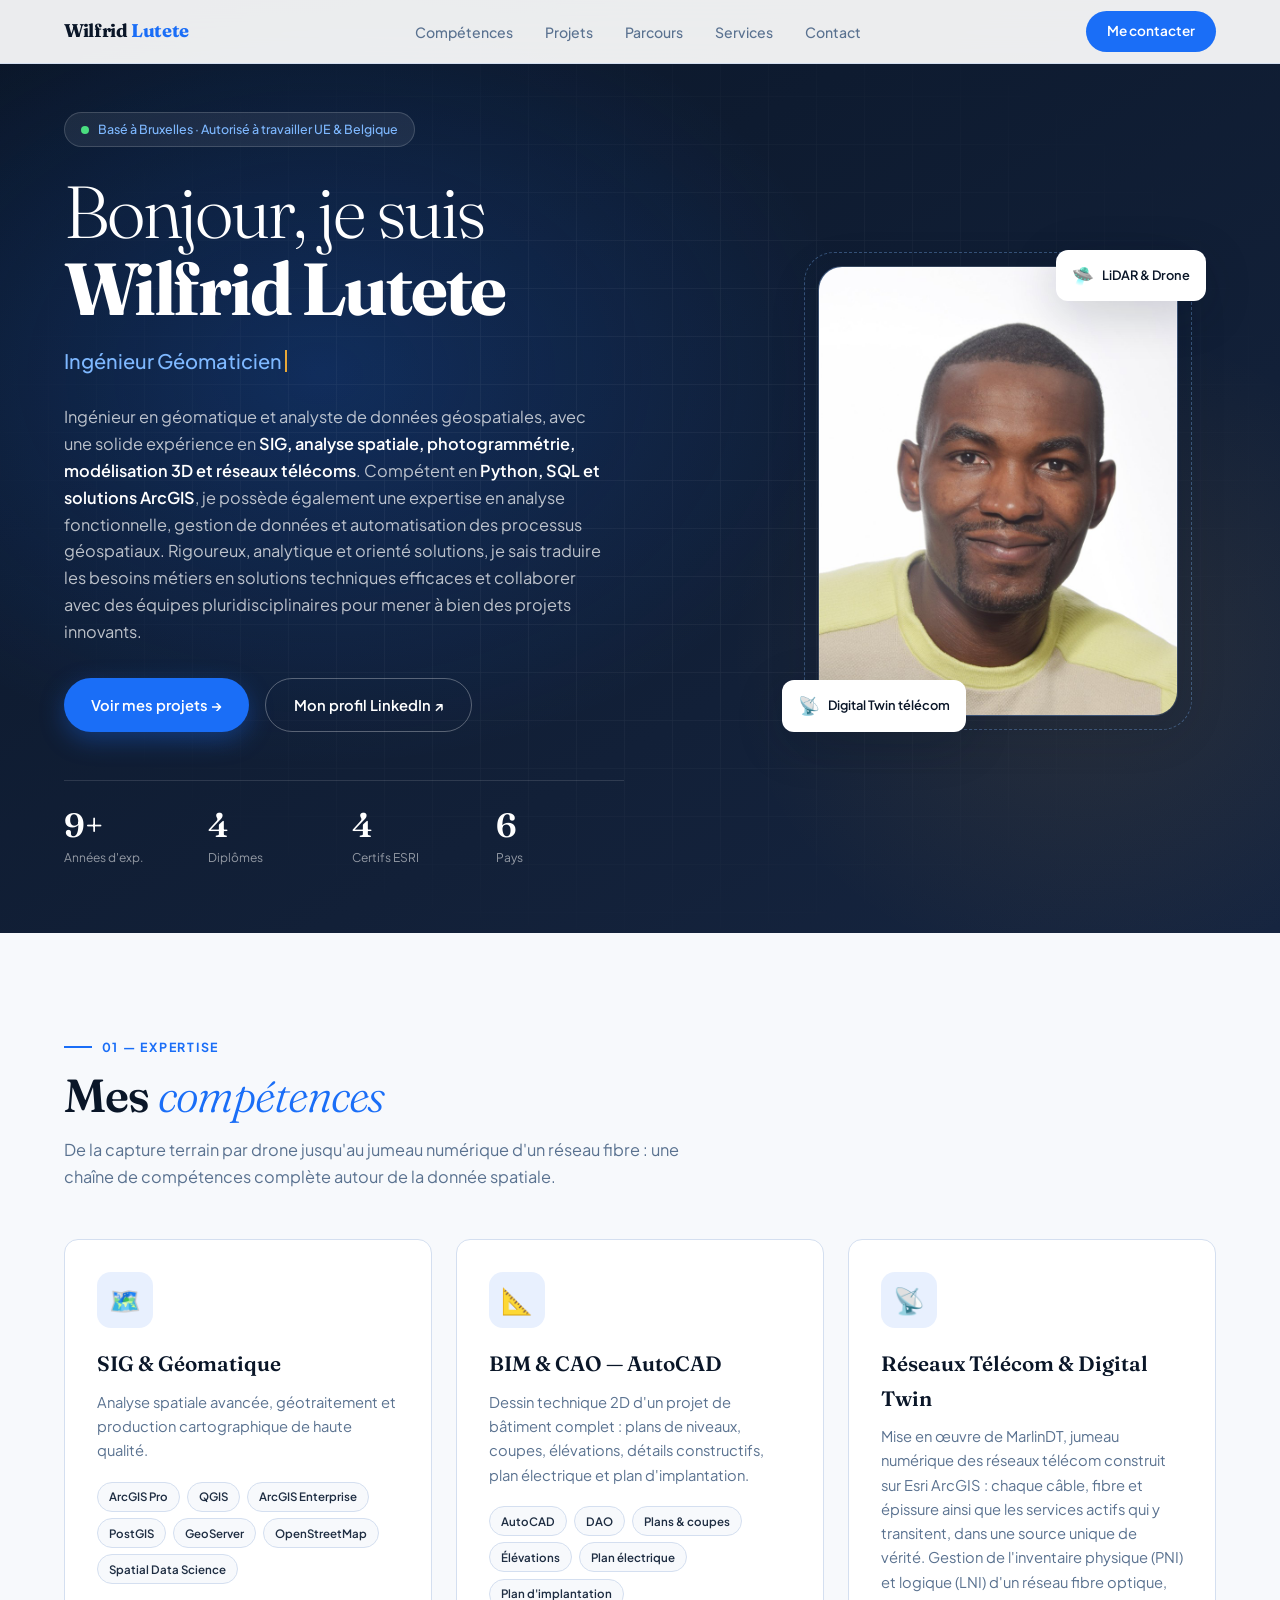
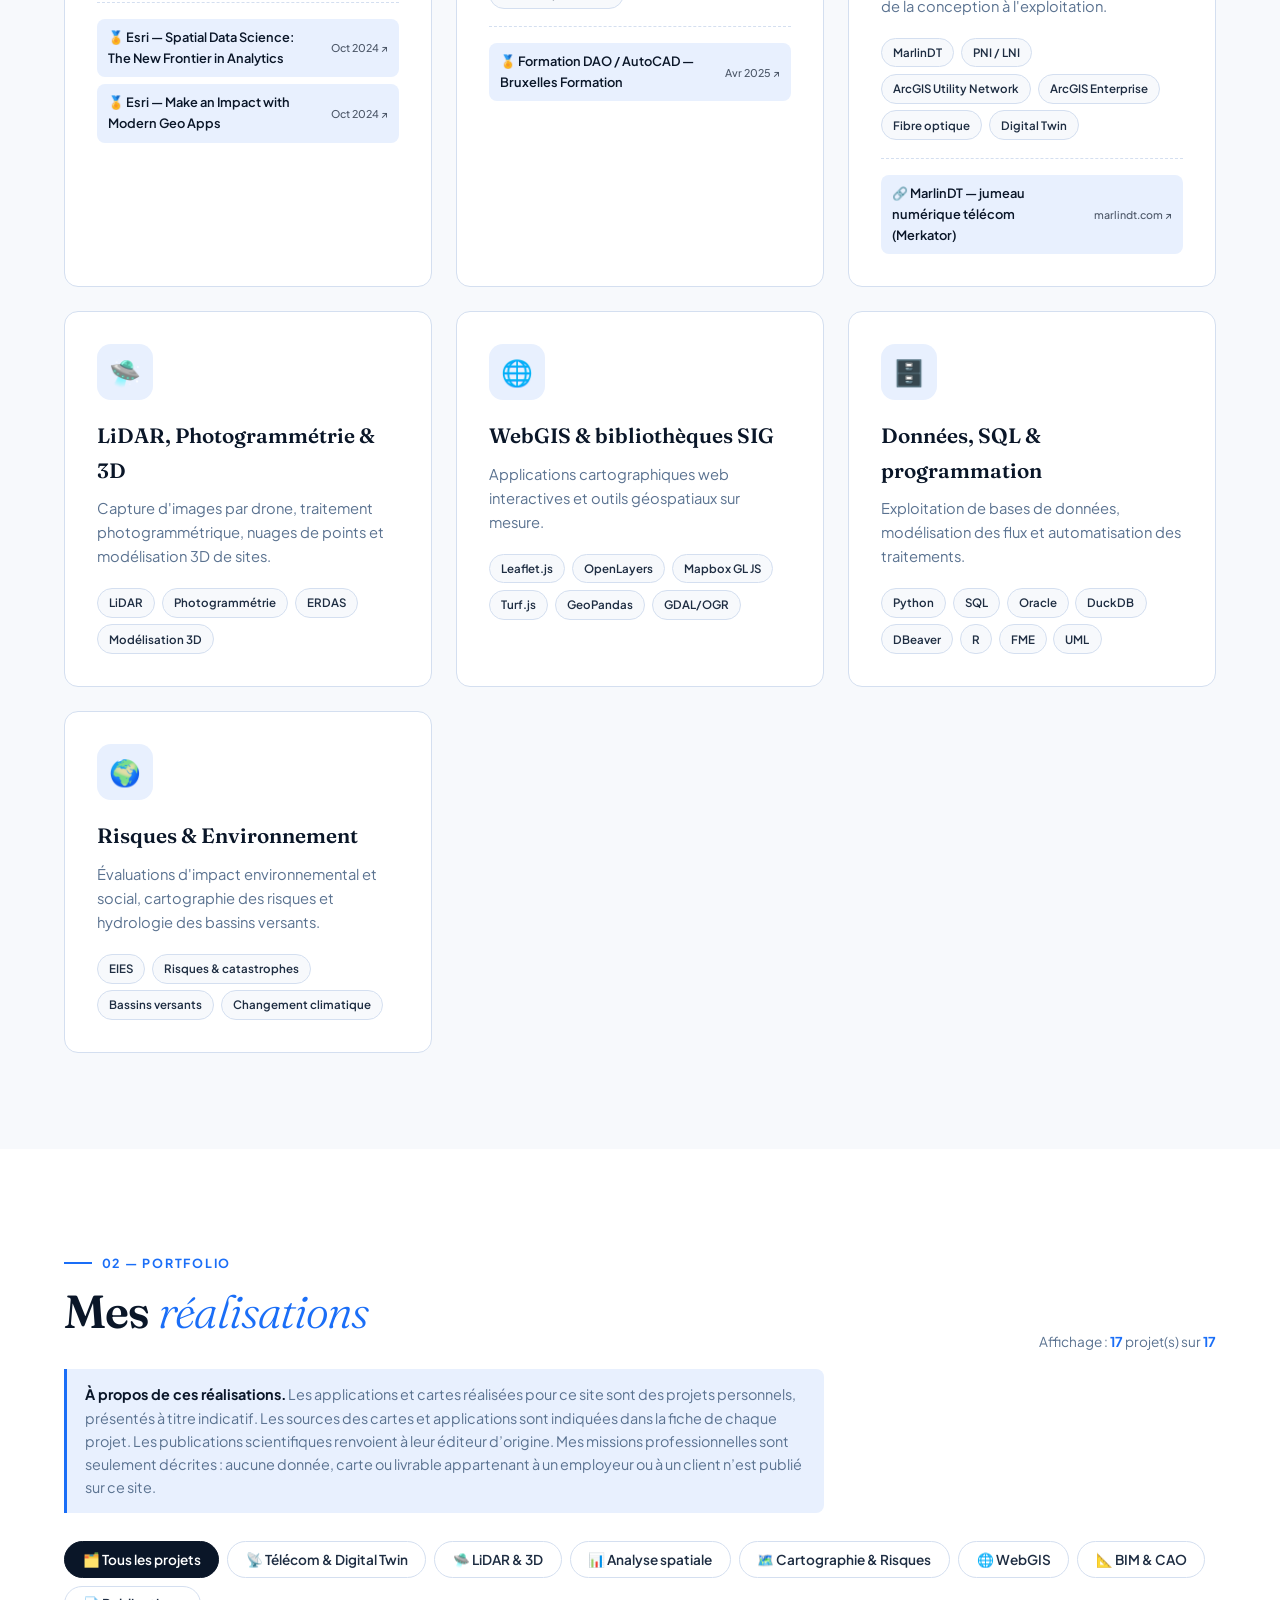
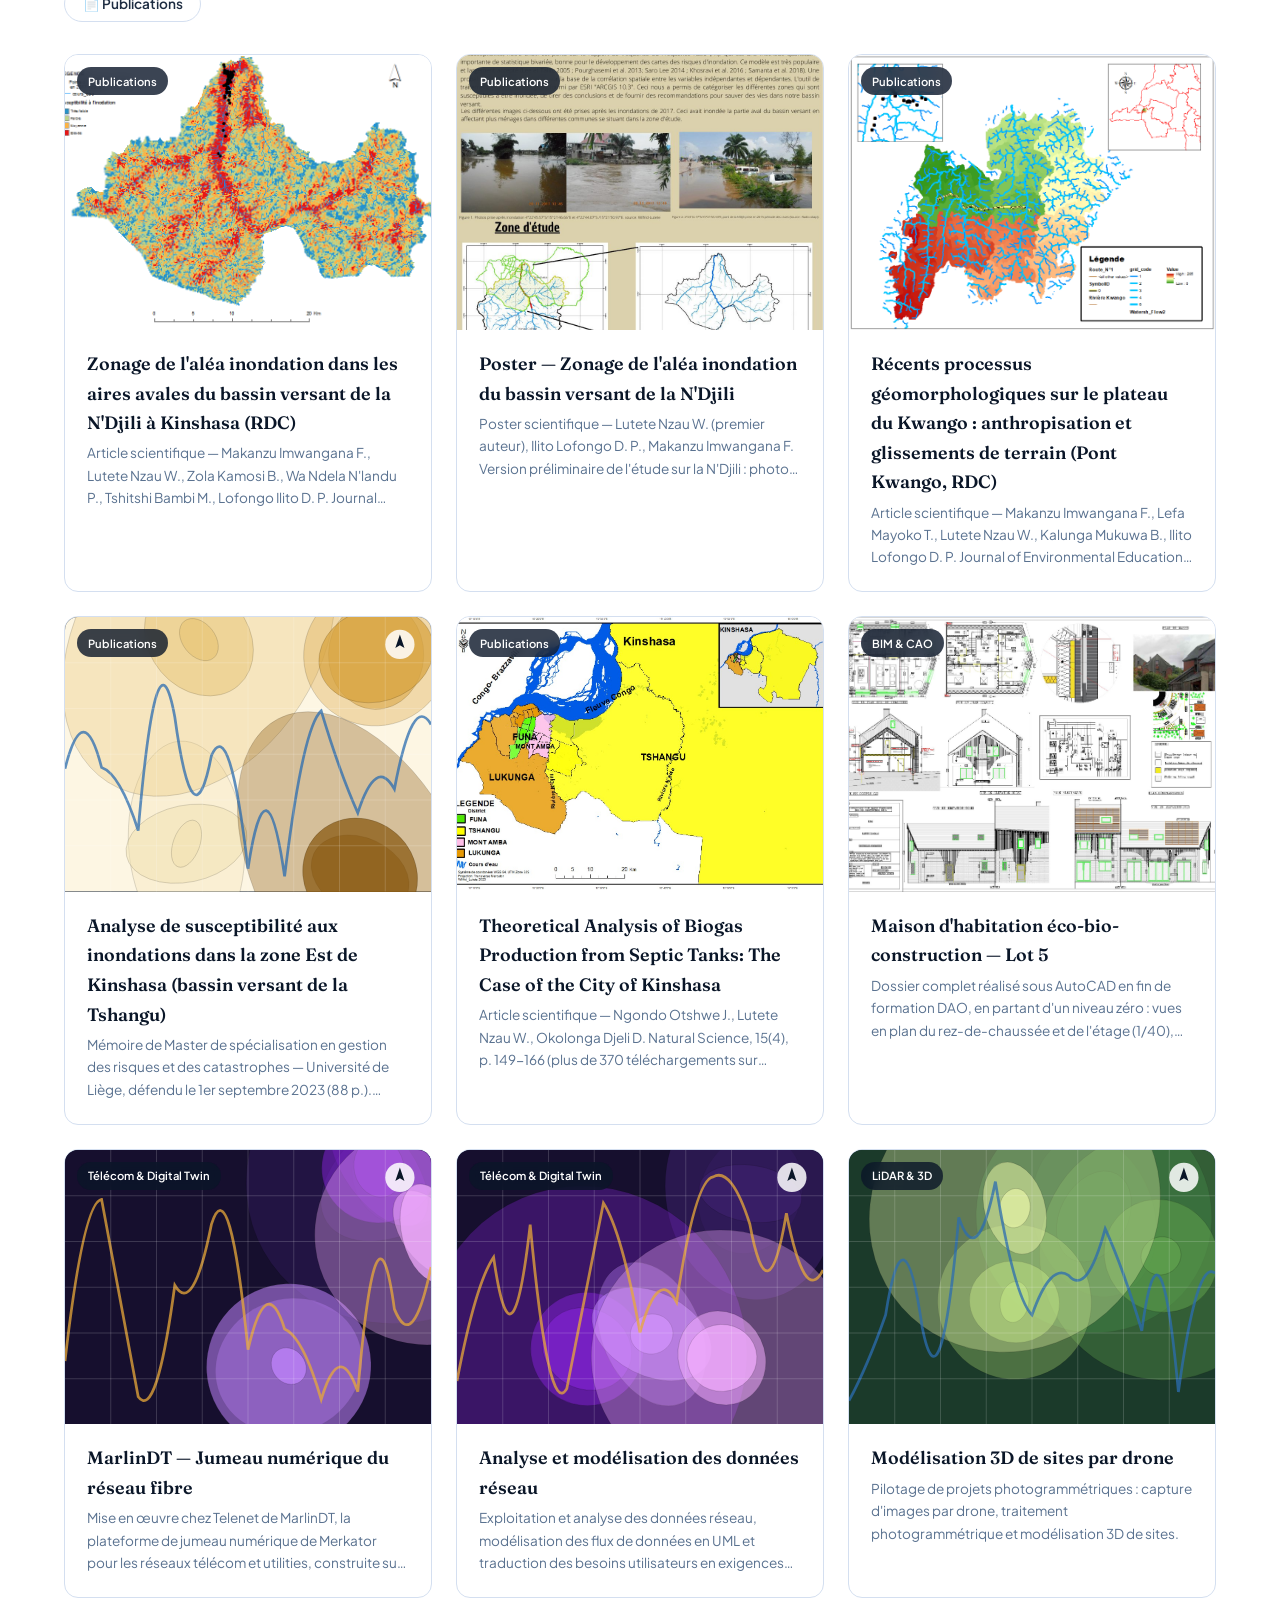
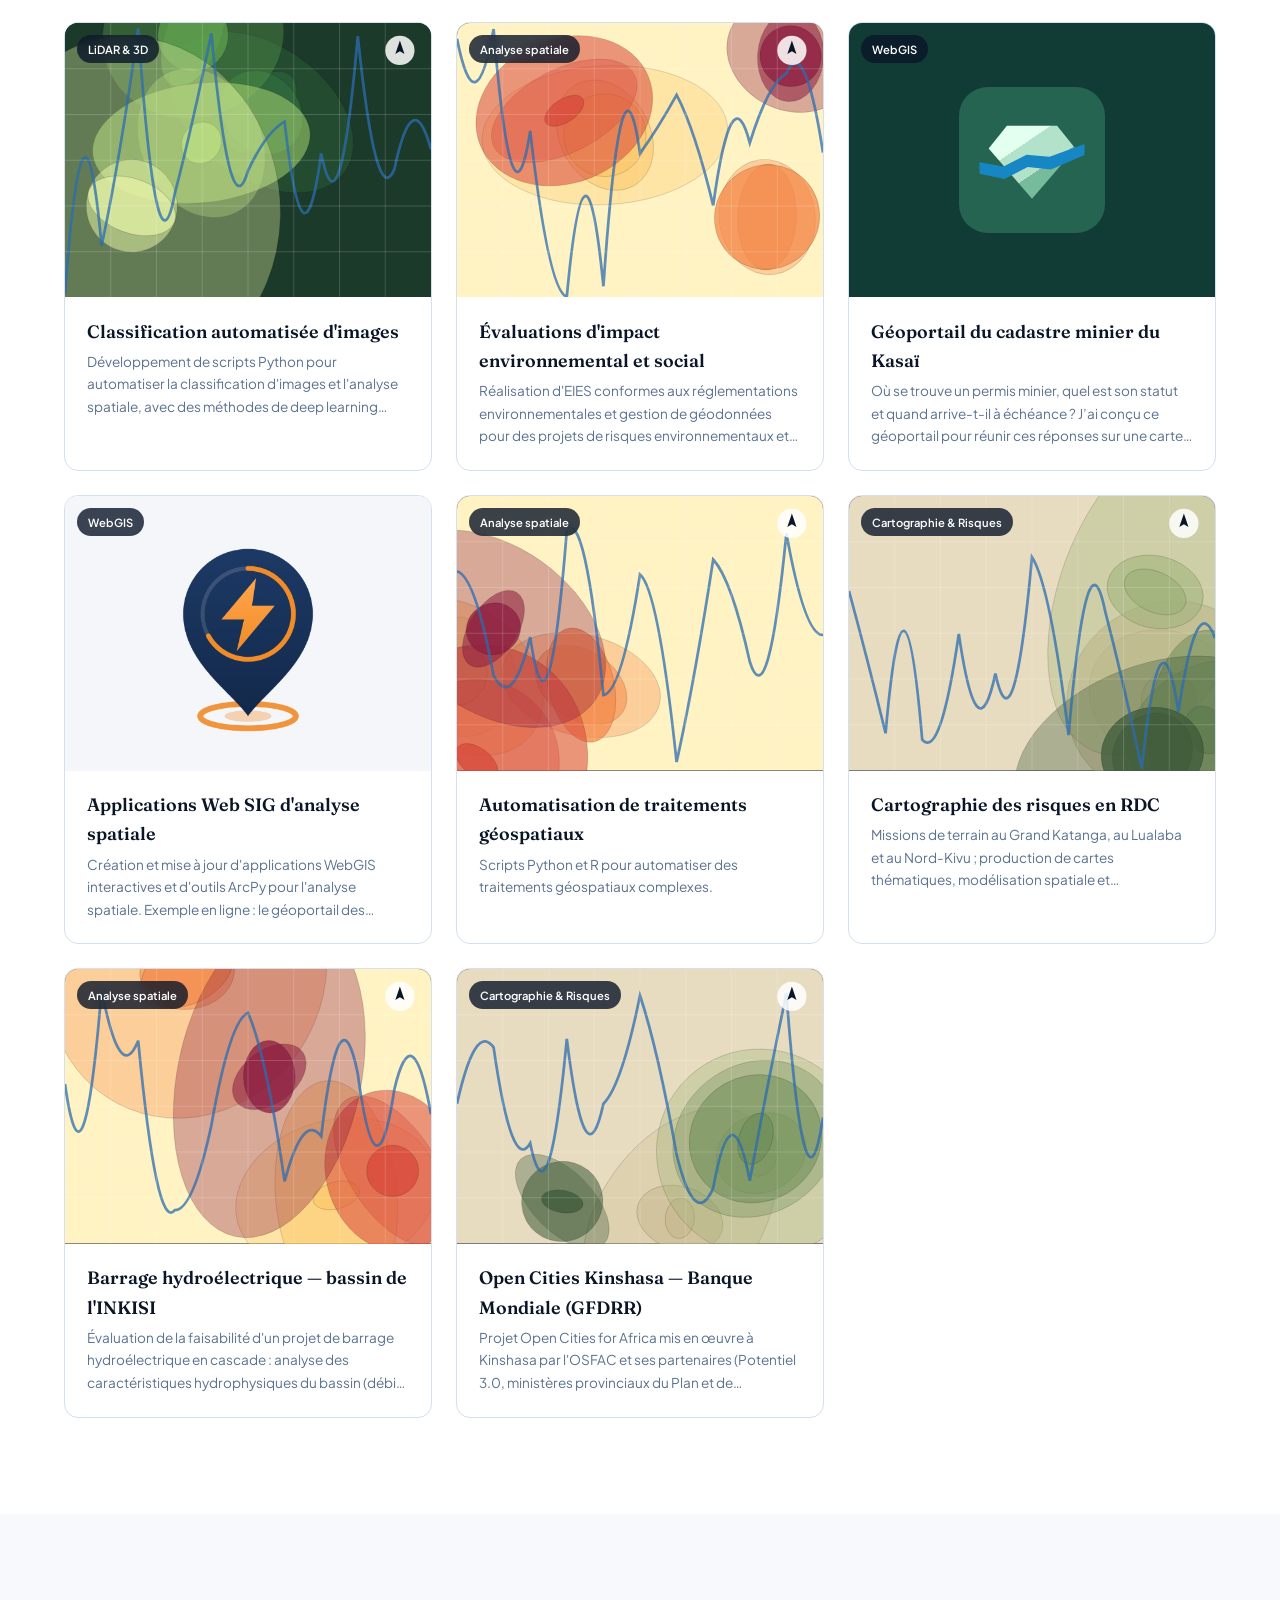
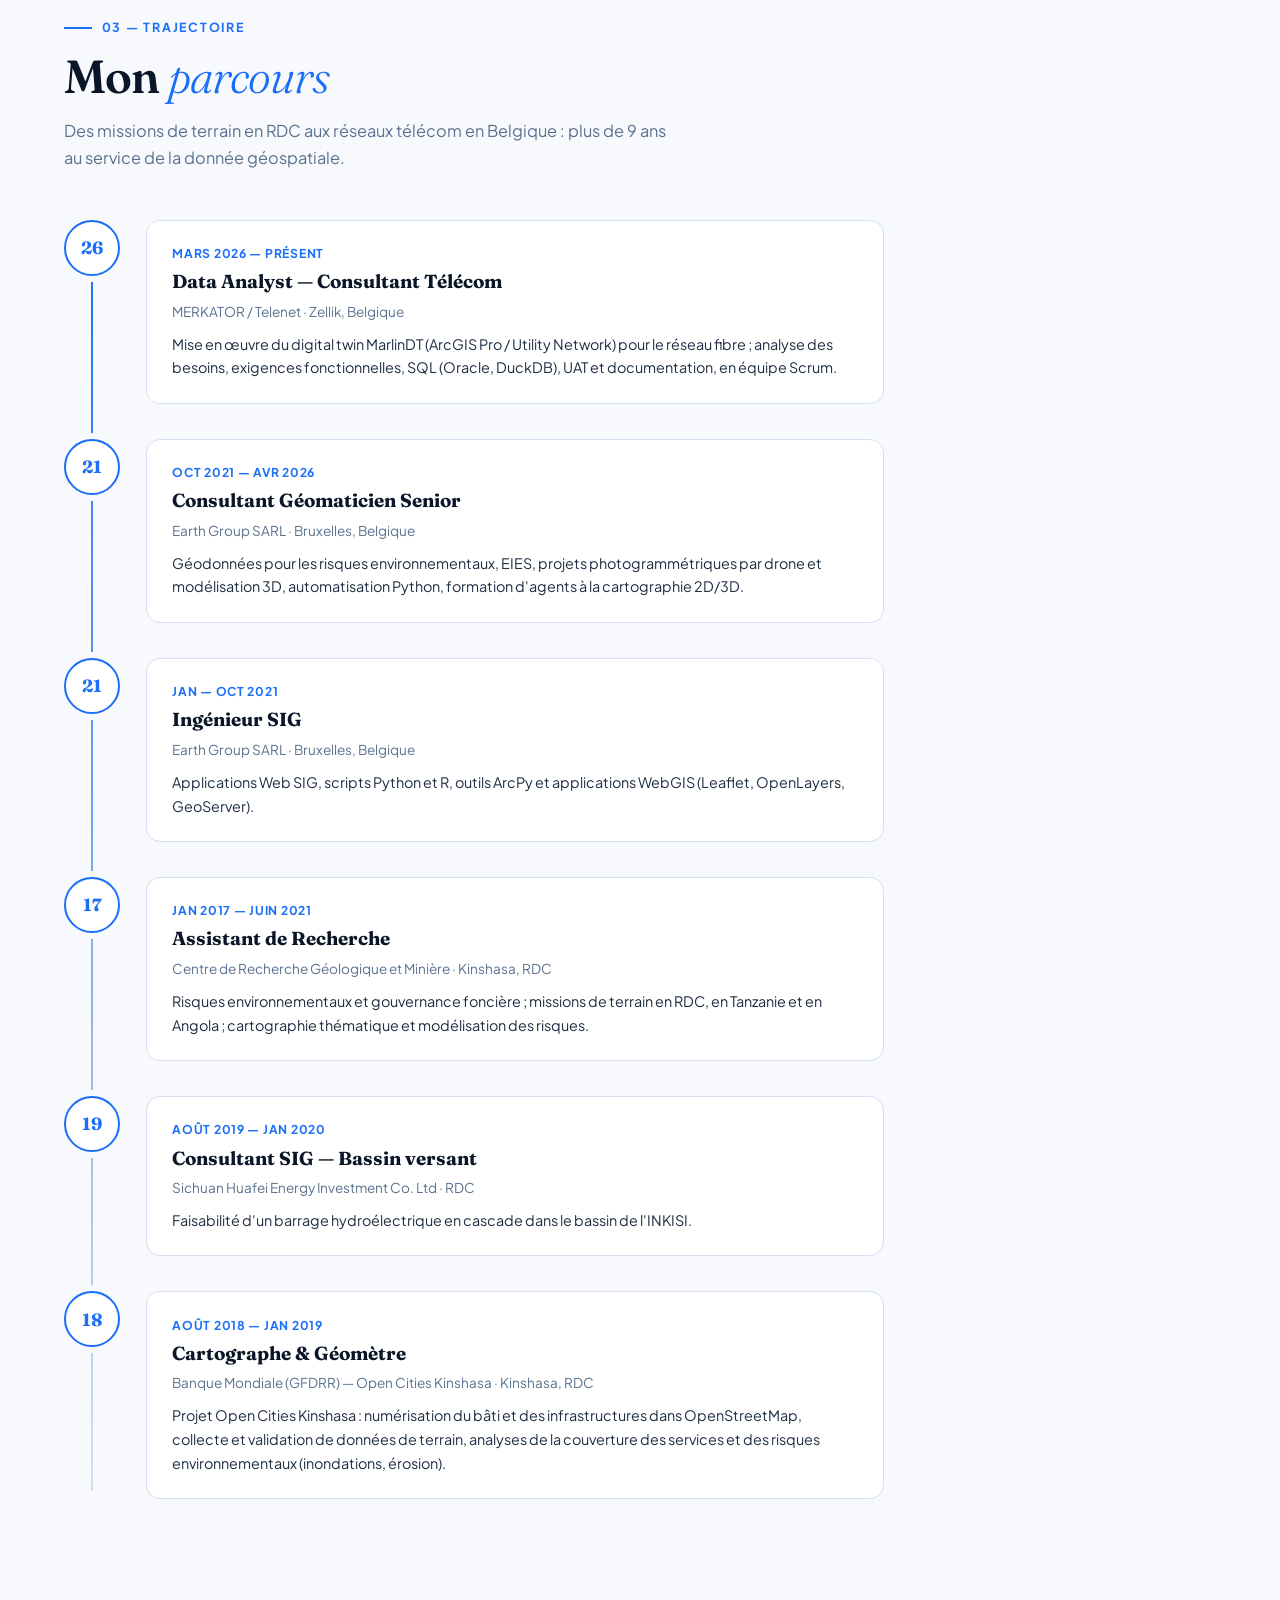
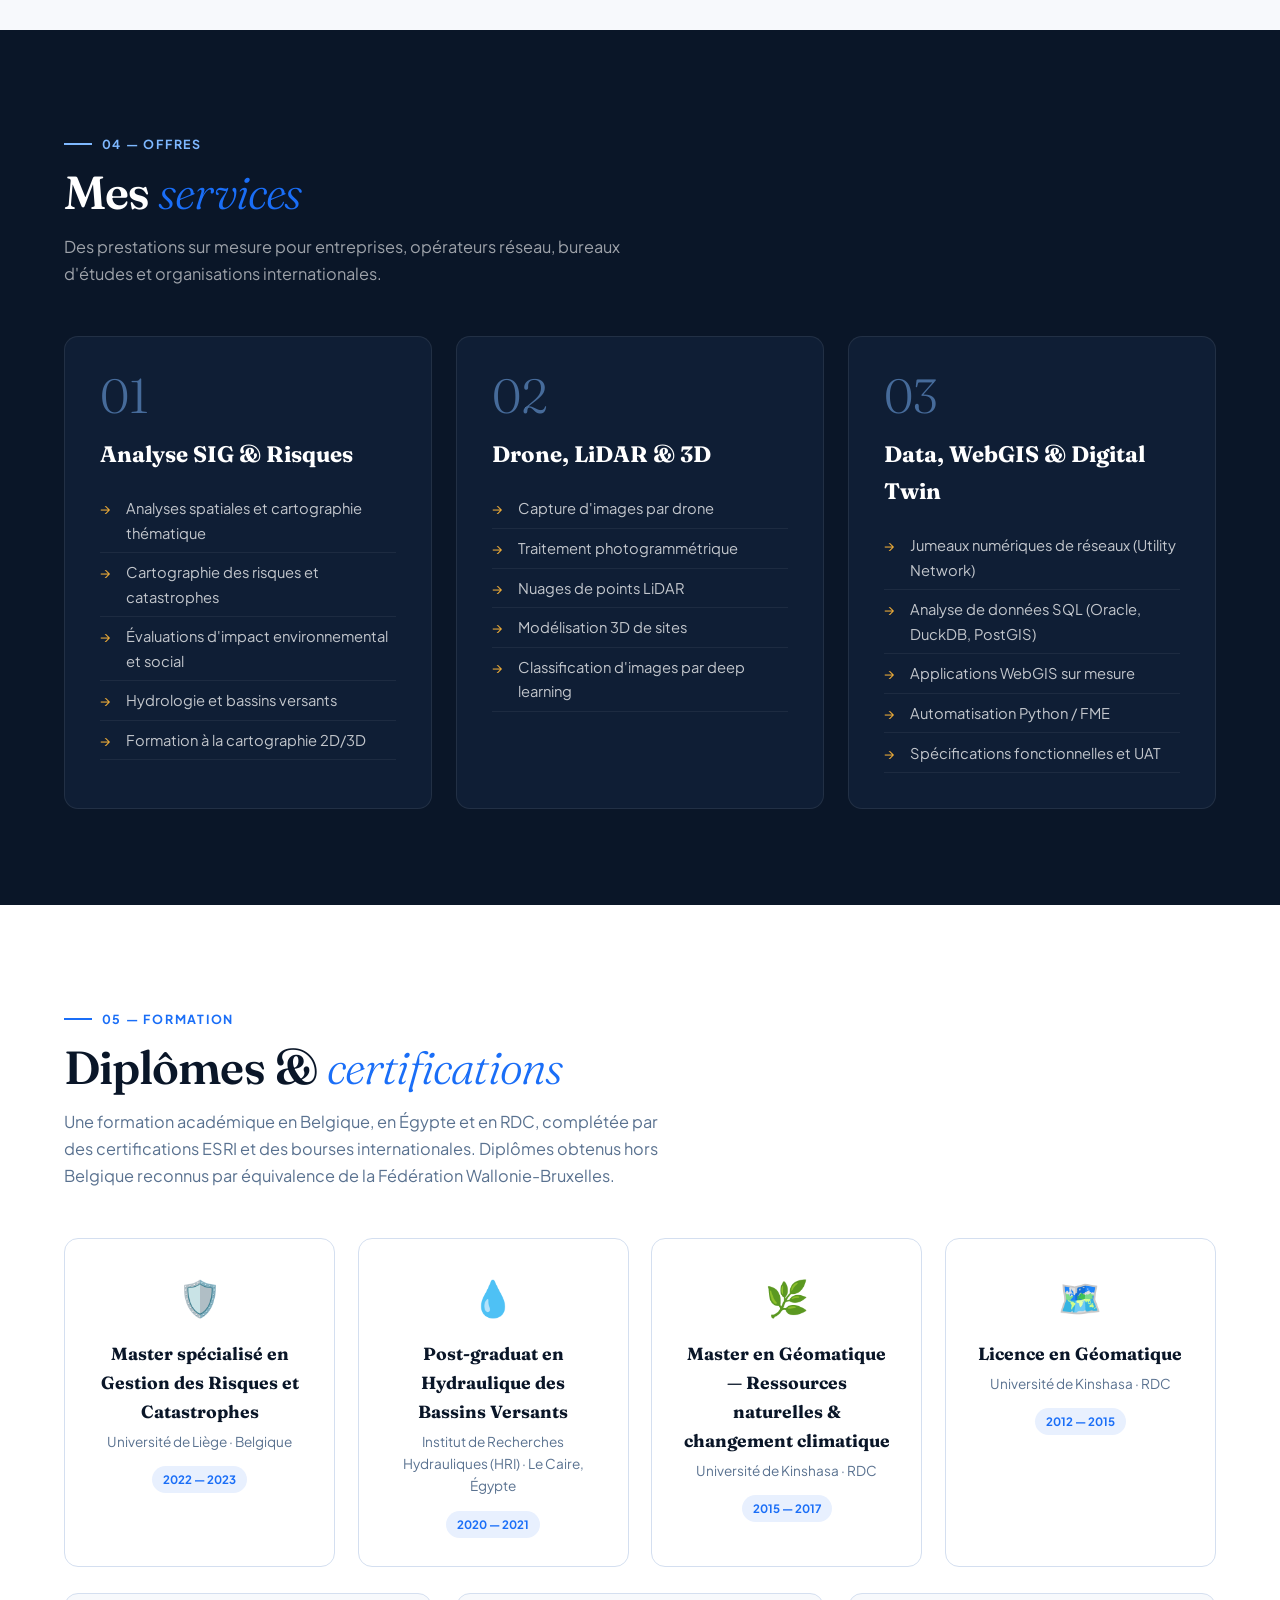
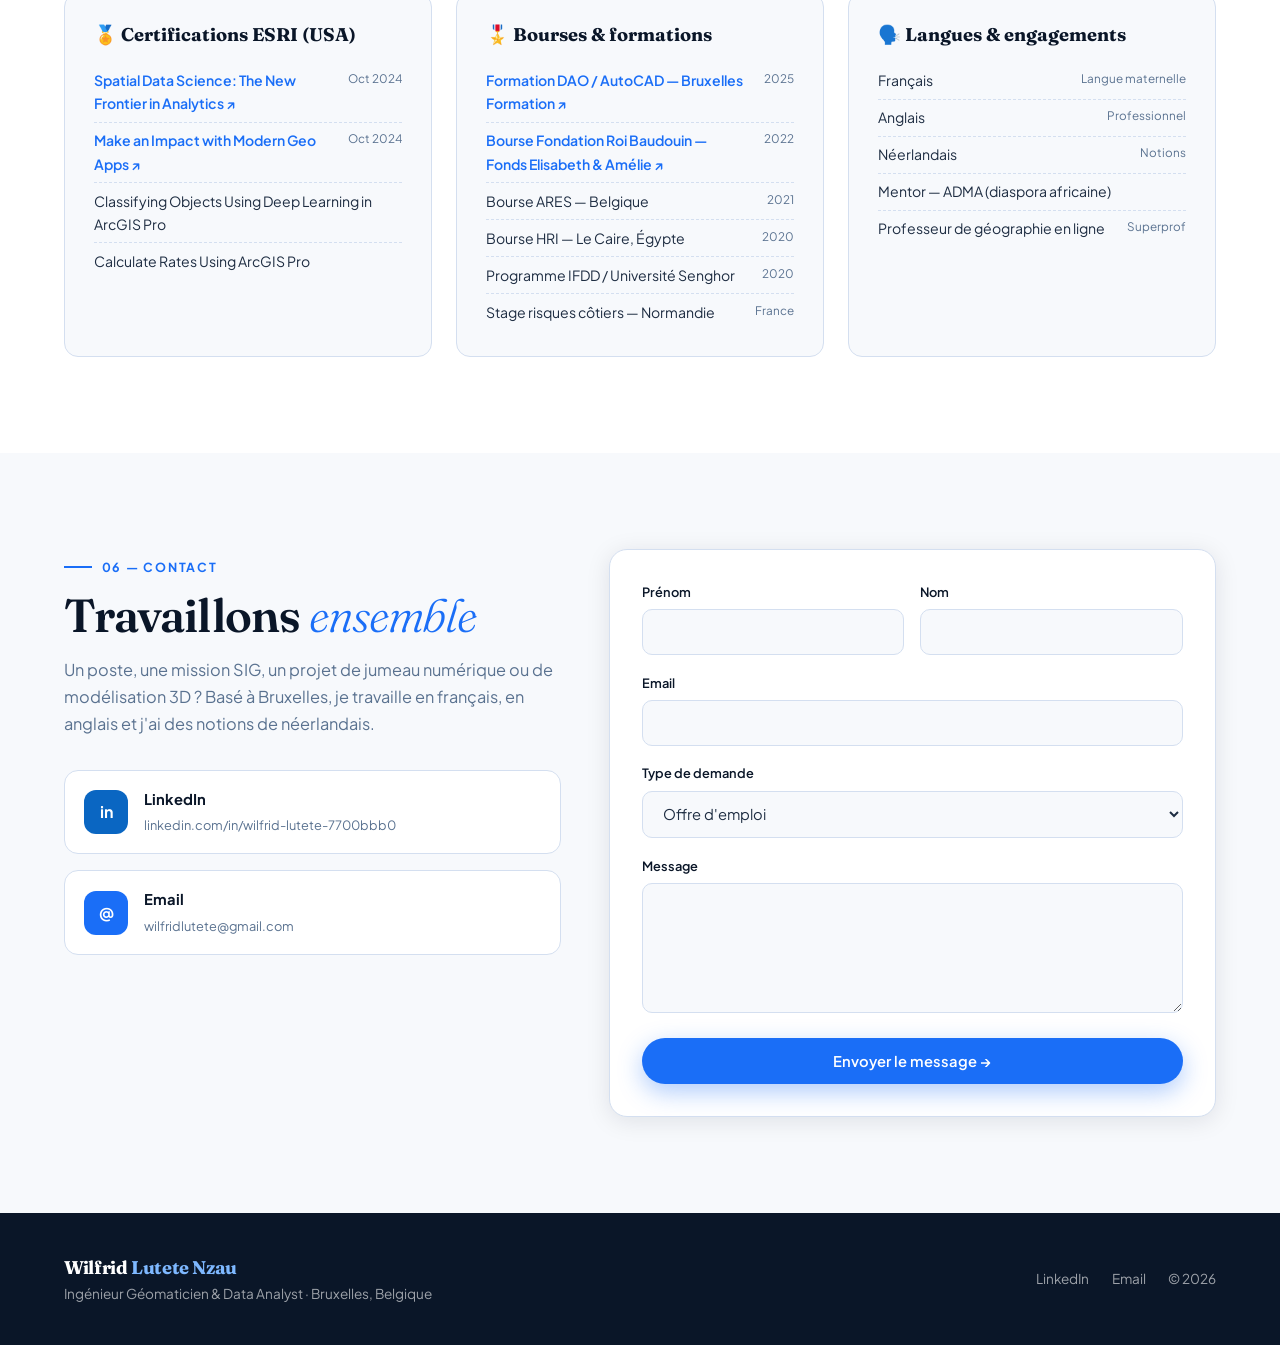
==== commit 4df2d14e: "Afficher le logo du cadastre en vectoriel" ====
--- a/index.html
+++ b/index.html
@@ -475,7 +475,7 @@
   {c:"3d", t:"Modélisation 3D de sites par drone", d:"Pilotage de projets photogrammétriques : capture d'images par drone, traitement photogrammétrique et modélisation 3D de sites.", date:"2021 — 2026", tools:"Drone, Photogrammétrie, LiDAR", img:"", link:""},
   {c:"3d", t:"Classification automatisée d'images", d:"Développement de scripts Python pour automatiser la classification d'images et l'analyse spatiale, avec des méthodes de deep learning dans ArcGIS Pro.", date:"2021 — 2026", tools:"Python, ArcGIS Pro, Deep Learning", img:"", link:""},
   {c:"analyse", t:"Évaluations d'impact environnemental et social", d:"Réalisation d'EIES conformes aux réglementations environnementales et gestion de géodonnées pour des projets de risques environnementaux et de catastrophes.", date:"2021 — 2026", tools:"ArcGIS Pro, QGIS", img:"", link:""},
-  {c:"webgis", t:"Géoportail du cadastre minier du Kasaï", d:"Où se trouve un permis minier, quel est son statut et quand arrive-t-il à échéance ? J’ai conçu ce géoportail pour réunir ces réponses sur une carte du Kasaï. En quelques clics, on peut repérer un permis, le situer par rapport aux localités et aux cours d’eau, puis exporter la zone étudiée en PDF ou PNG. J’ai préparé les couches avec GDAL et Shapely, développé la carte avec Leaflet et JavaScript, puis publié l’outil sur GitHub Pages.", date:"Novembre 2026", tools:"Leaflet, JavaScript, GDAL, Shapely, GitHub Pages", img:"projets/geoportail-cadastre-logo.png", logo:true, link:"cadastre-kasai/"},
+  {c:"webgis", t:"Géoportail du cadastre minier du Kasaï", d:"Où se trouve un permis minier, quel est son statut et quand arrive-t-il à échéance ? J’ai conçu ce géoportail pour réunir ces réponses sur une carte du Kasaï. En quelques clics, on peut repérer un permis, le situer par rapport aux localités et aux cours d’eau, puis exporter la zone étudiée en PDF ou PNG. J’ai préparé les couches avec GDAL et Shapely, développé la carte avec Leaflet et JavaScript, puis publié l’outil sur GitHub Pages.", date:"Novembre 2026", tools:"Leaflet, JavaScript, GDAL, Shapely, GitHub Pages", img:"projets/geoportail-cadastre-logo.svg", logo:true, link:"cadastre-kasai/"},
   {c:"webgis", t:"Applications Web SIG d'analyse spatiale", d:"Création et mise à jour d'applications WebGIS interactives et d'outils ArcPy pour l'analyse spatiale. Exemple en ligne : le géoportail des bornes de recharge pour véhicules électriques à Bruxelles et en Belgique. Il s'appuie sur le registre officiel de Bruxelles Mobilité (1 752 sites, 8 257 points de charge, 59 opérateurs) et sur OpenStreetMap, avec carte, carte de densité, statistiques, liste triable, filtres par vitesse de recharge, type de prise, opérateur et commune, et une mise à jour automatique chaque nuit (Python, WFS, GitHub Actions).", date:"2021 — 2026", tools:"Leaflet, OpenLayers, GeoServer, ArcPy, Python, WFS, GitHub Actions", img:"projets/geoportail-bornes-logo.png", link:"bornes/"},
   {c:"analyse", t:"Automatisation de traitements géospatiaux", d:"Scripts Python et R pour automatiser des traitements géospatiaux complexes.", date:"2021", tools:"Python, R, GeoPandas", img:"", link:""},
   {c:"sig", t:"Cartographie des risques en RDC", d:"Missions de terrain au Grand Katanga, au Lualaba et au Nord-Kivu ; production de cartes thématiques, modélisation spatiale et cartographie des risques, en lien avec les acteurs gouvernementaux, académiques et la société civile.", date:"2017 — 2021", tools:"ArcGIS Pro, QGIS, PostGIS", img:"", link:""},
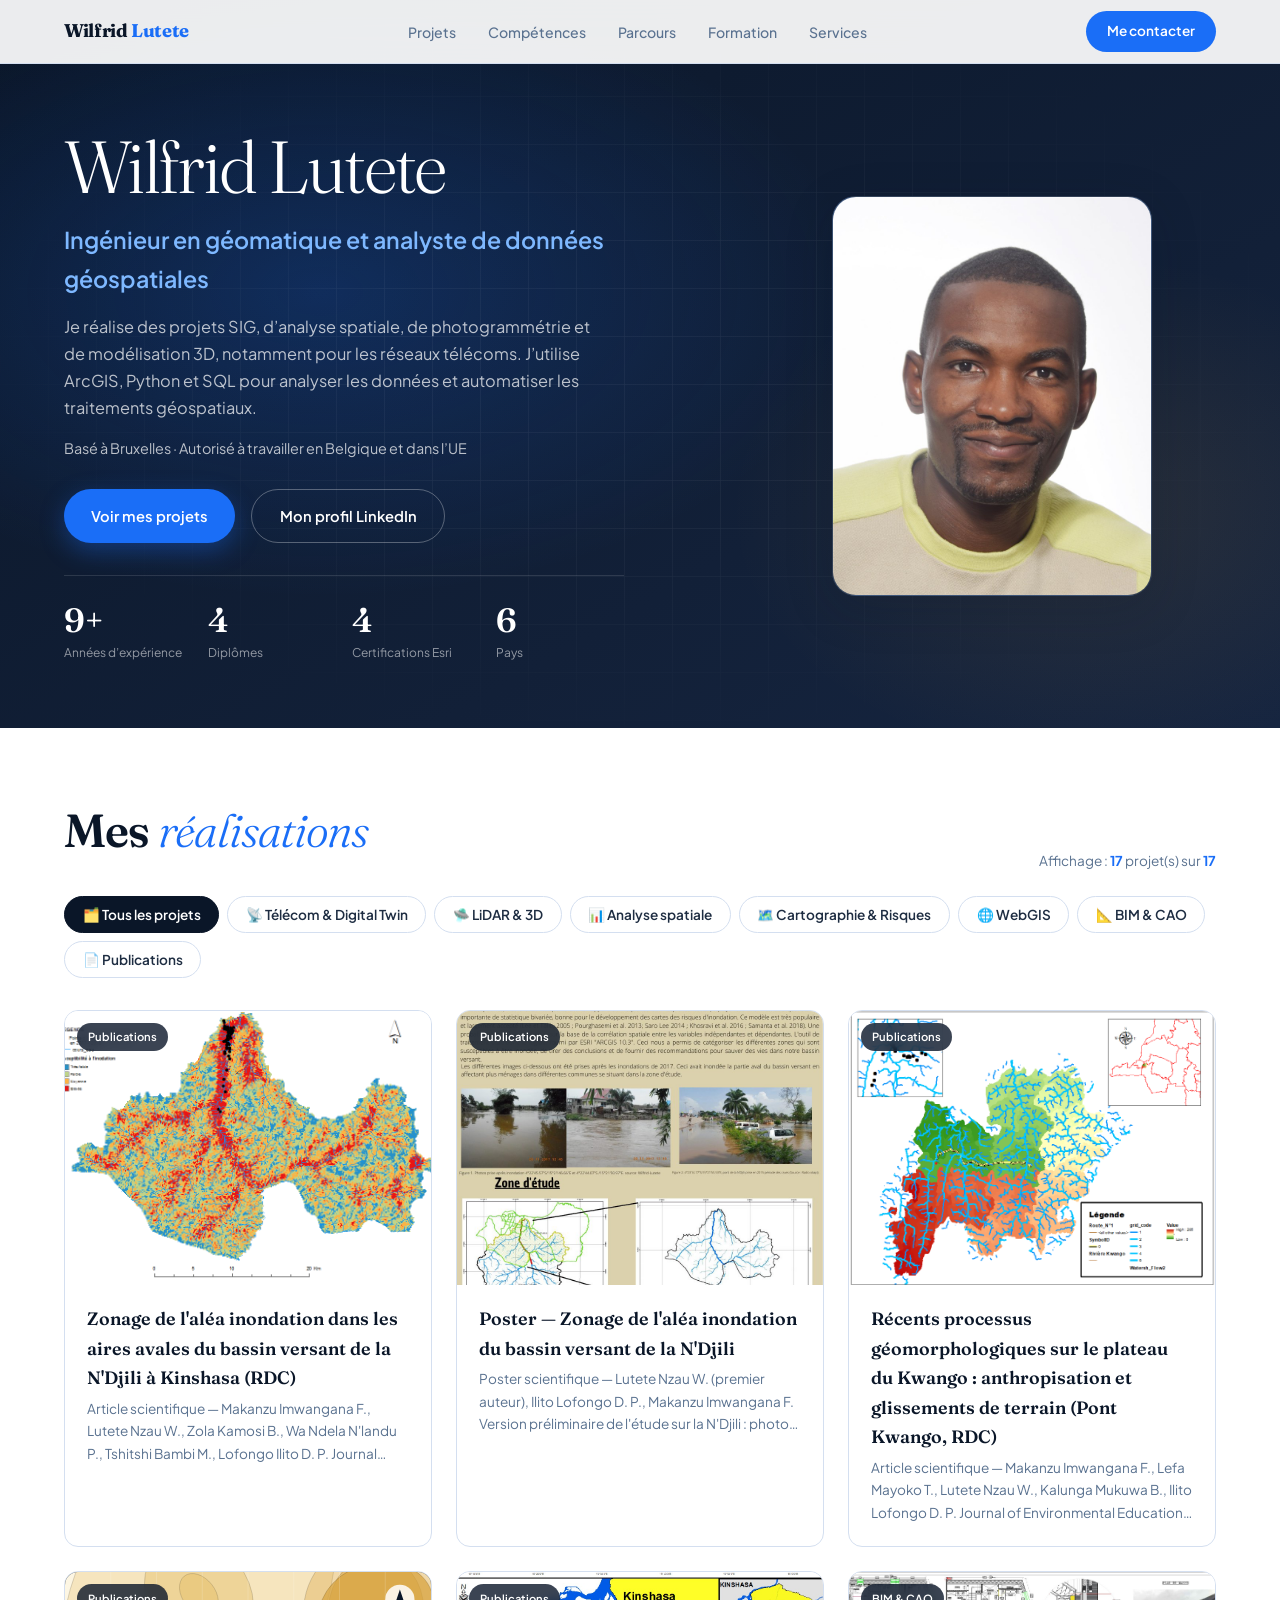
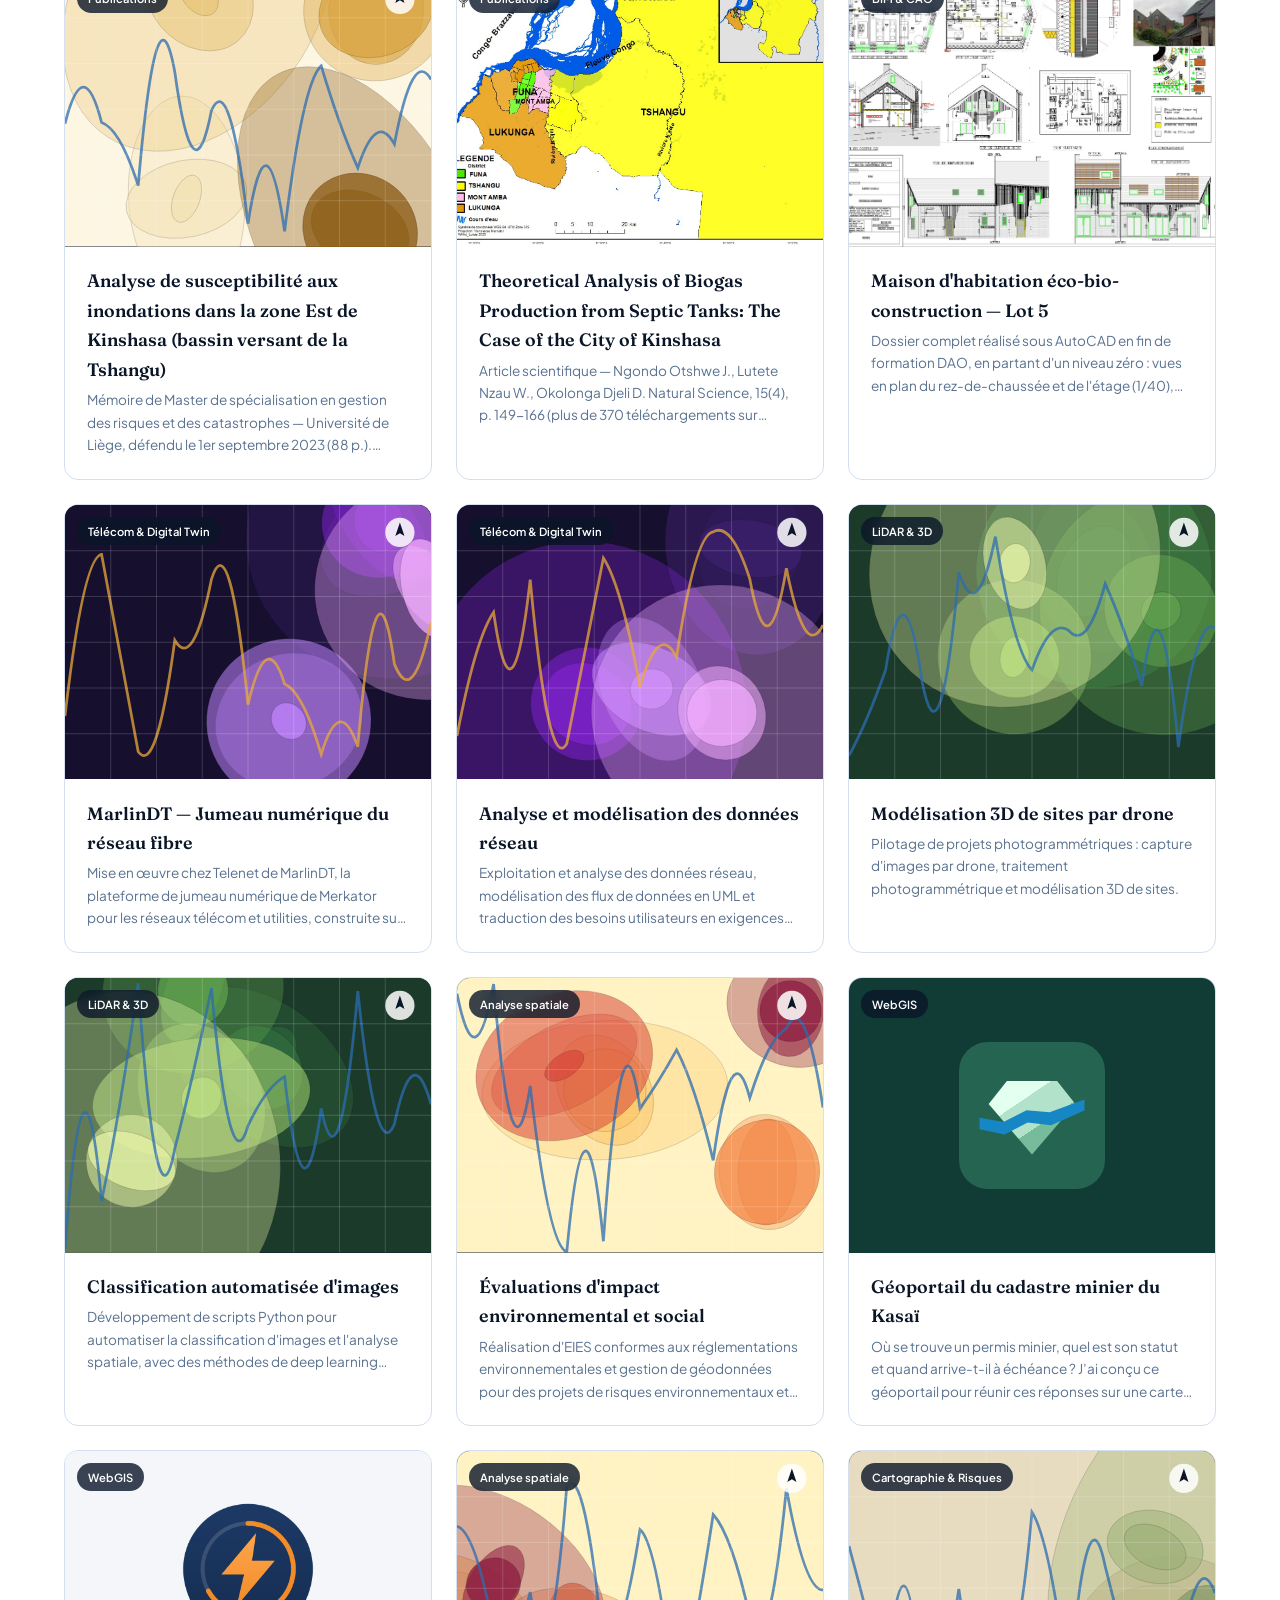
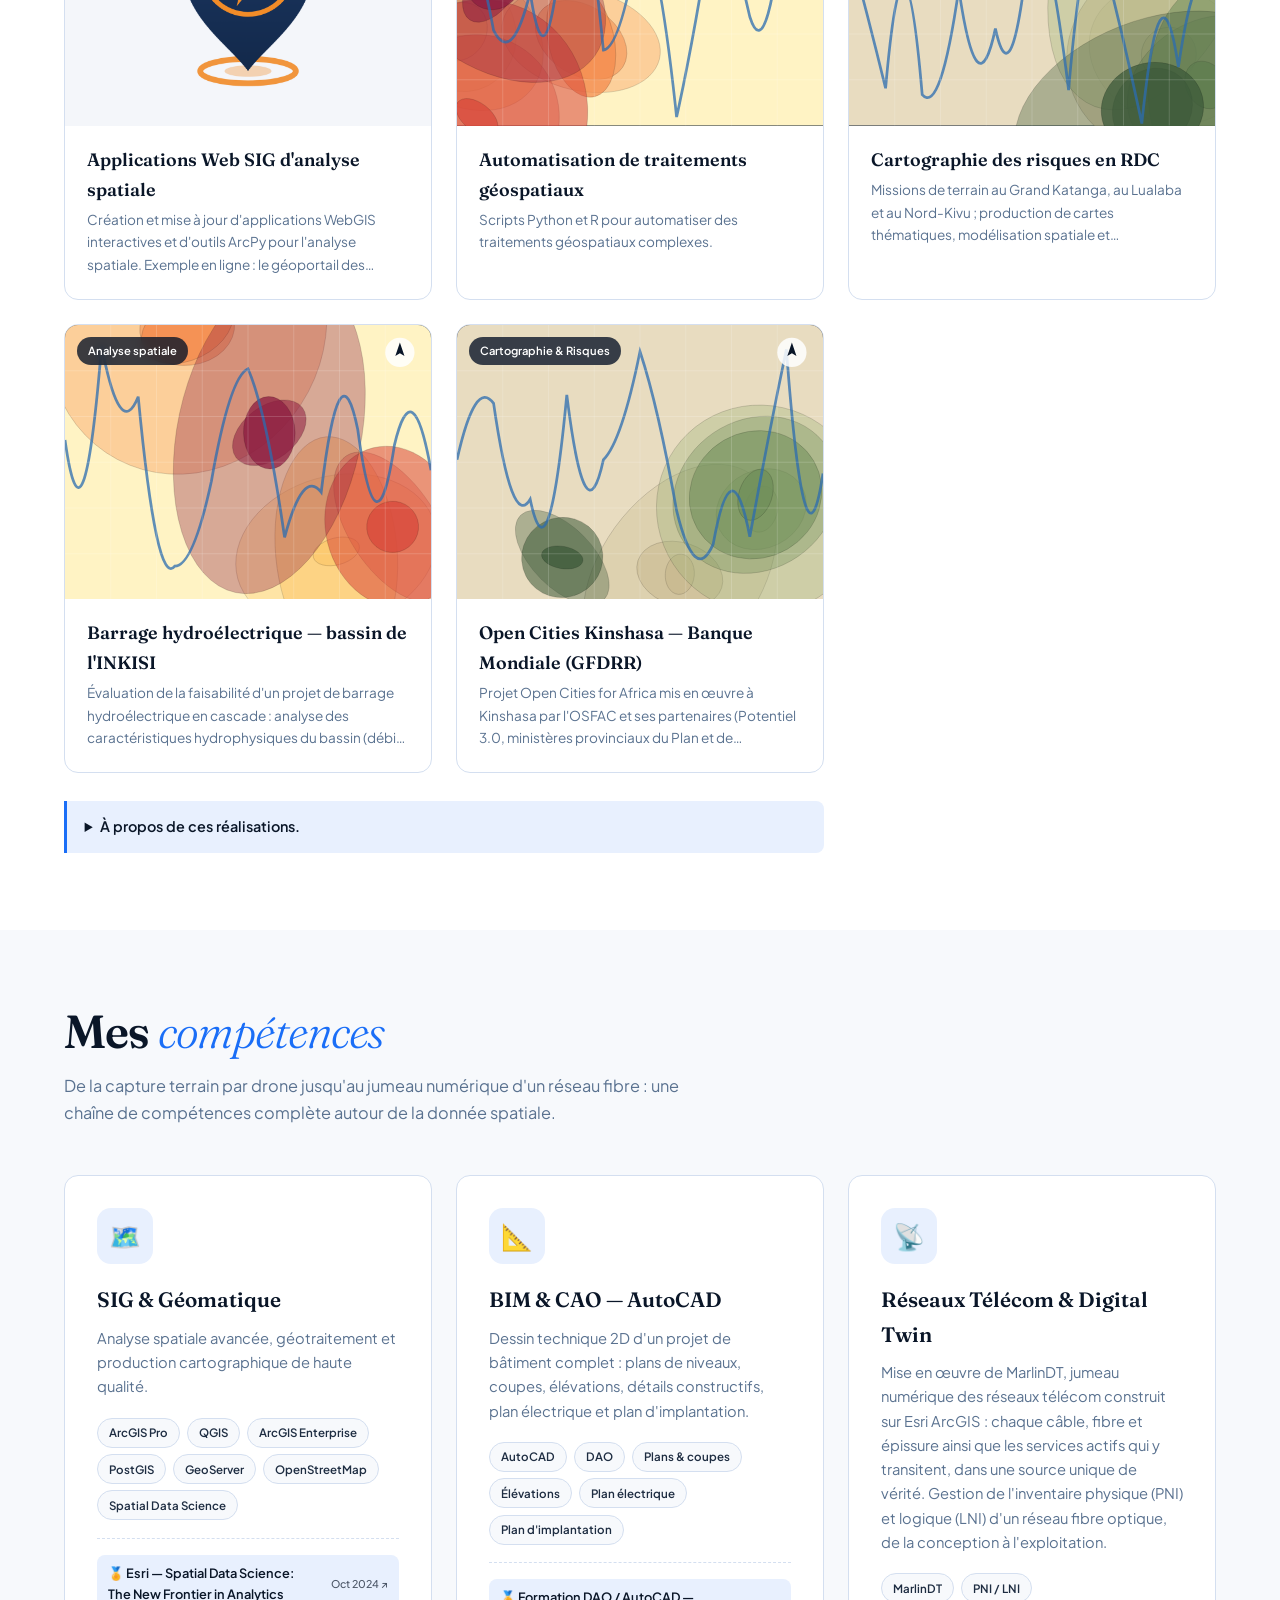
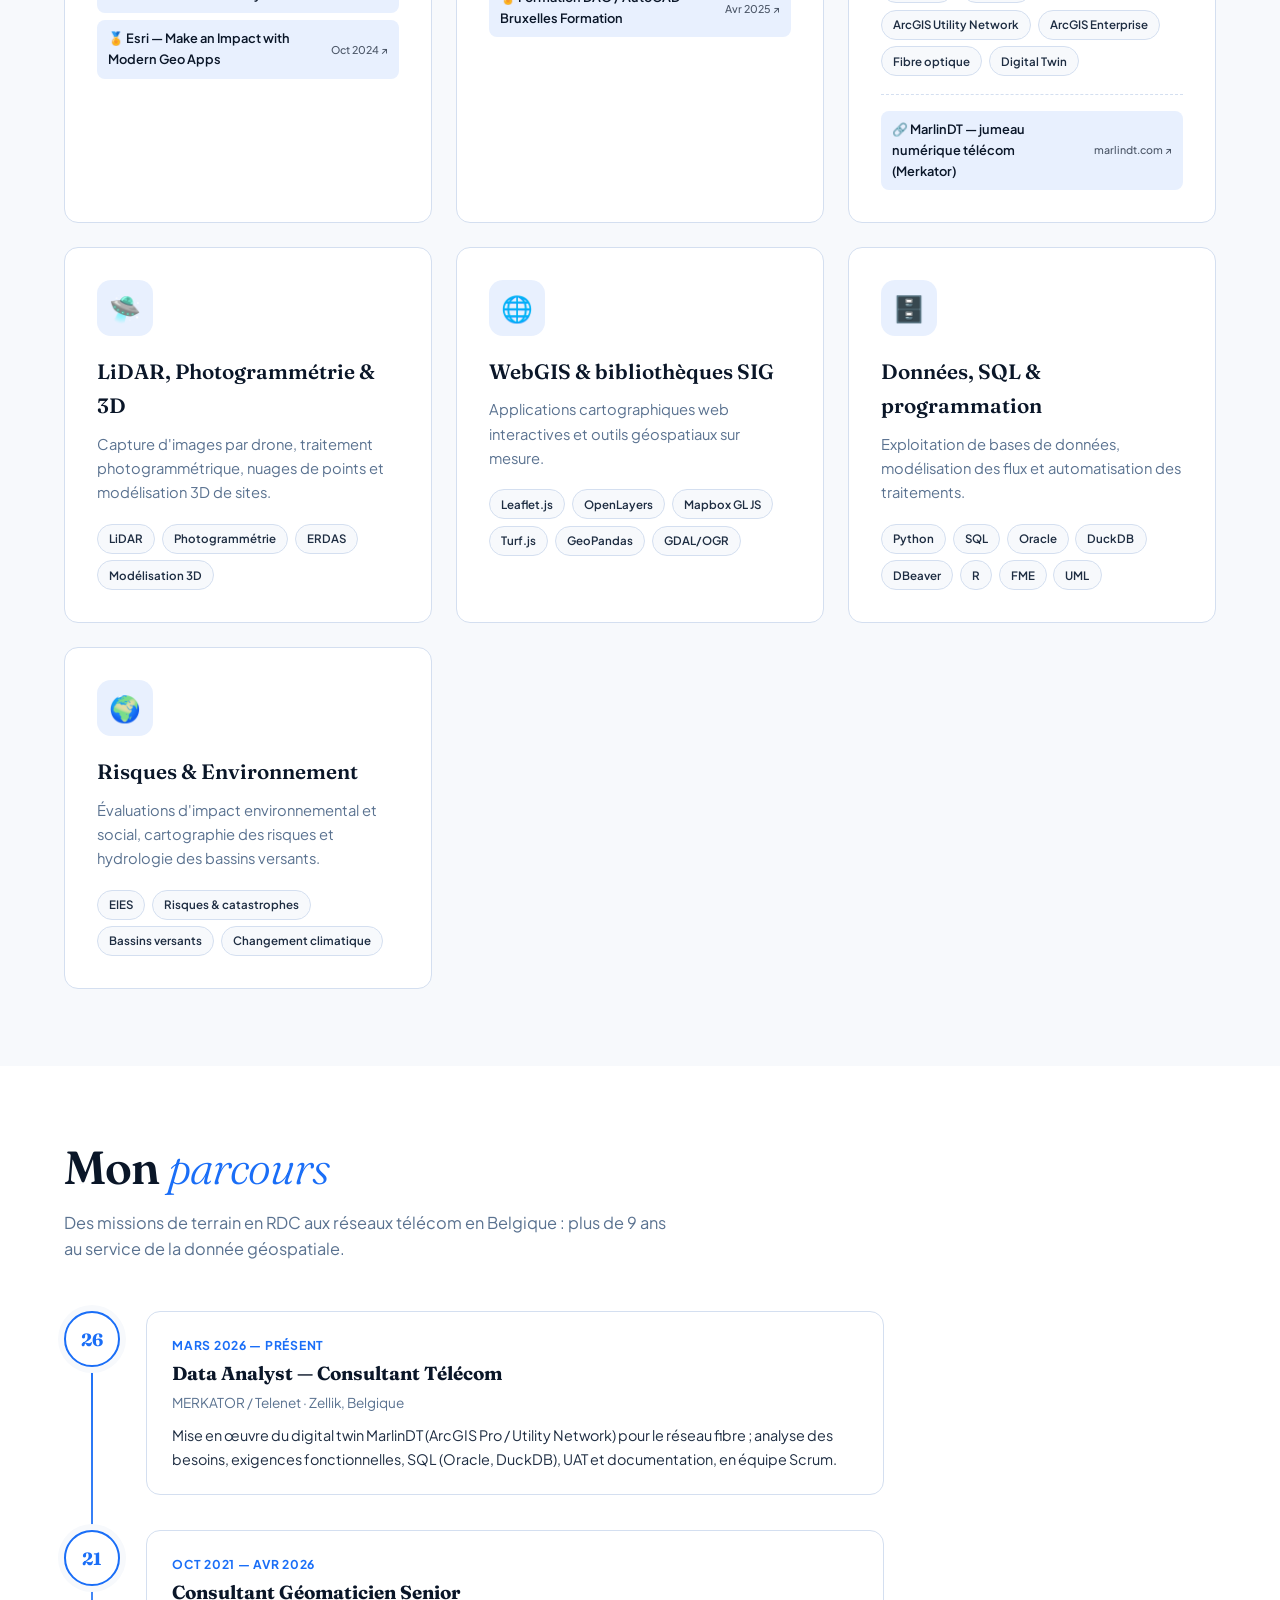
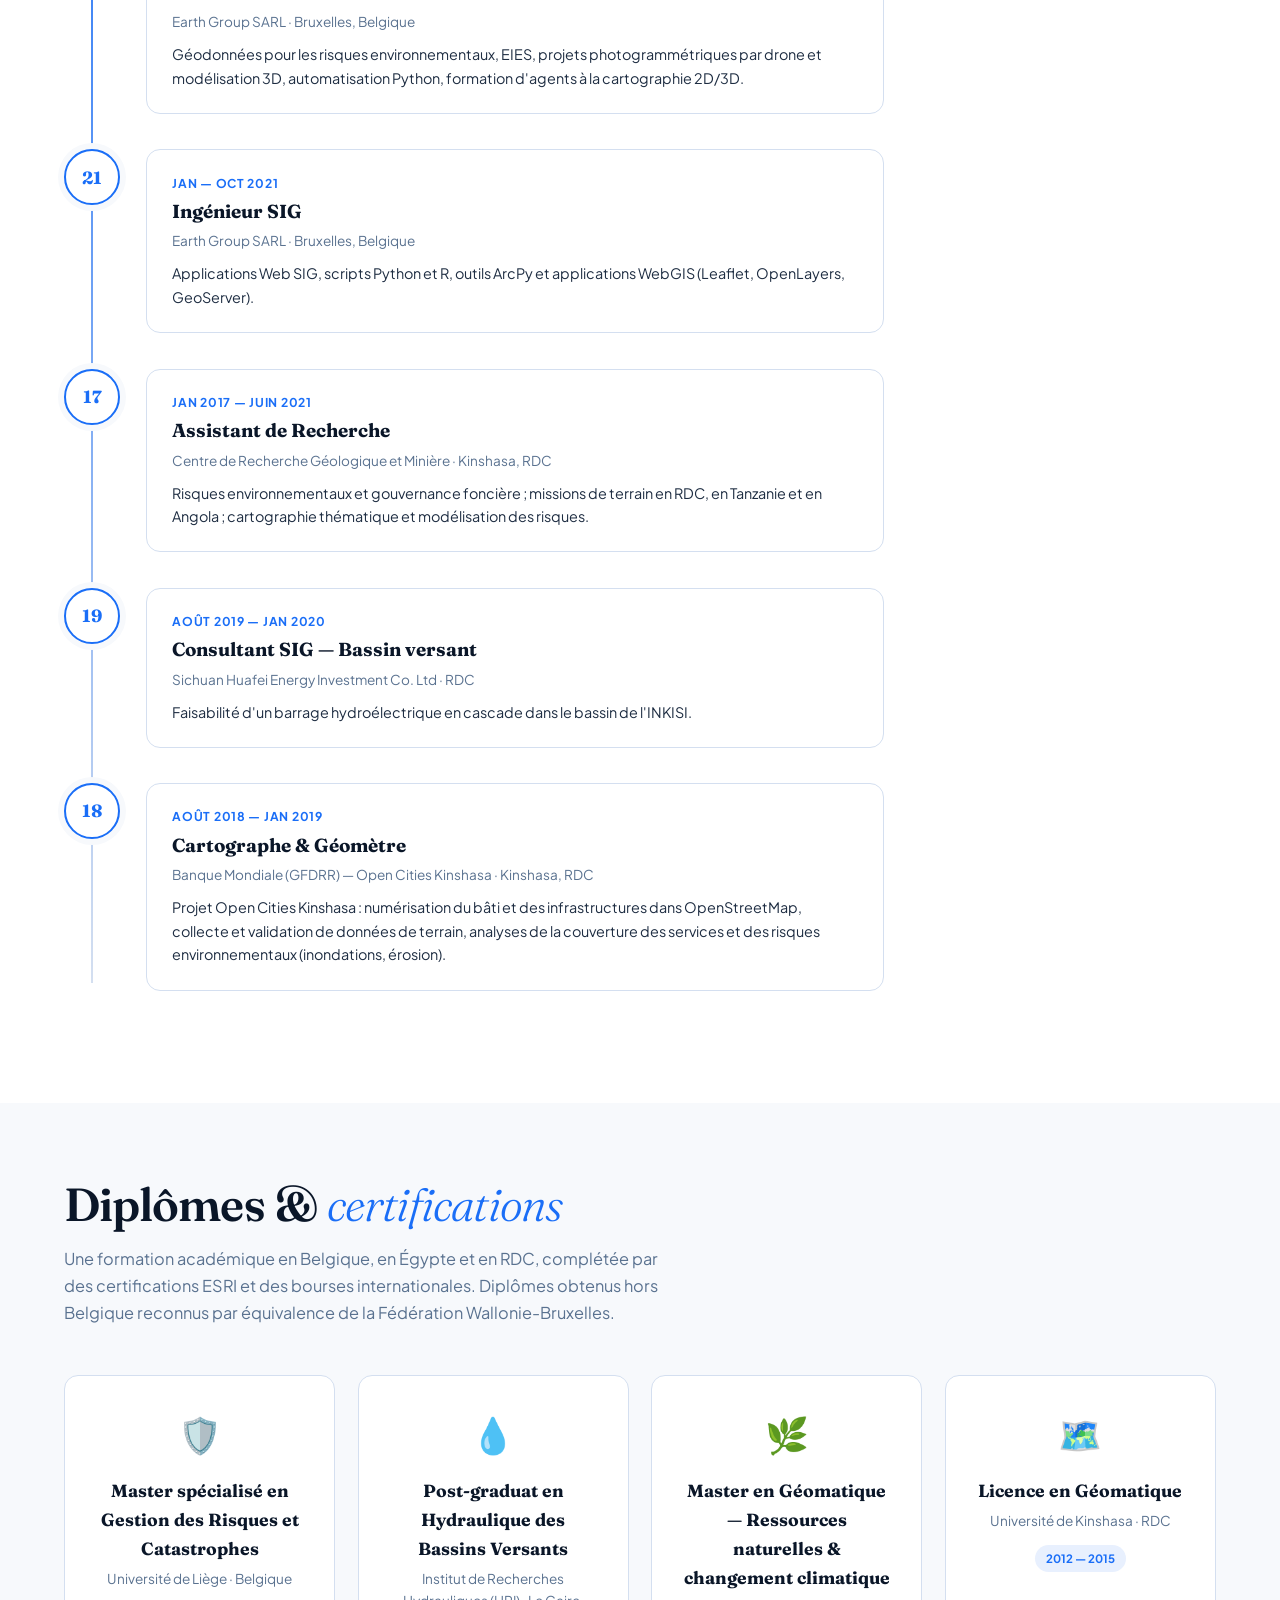
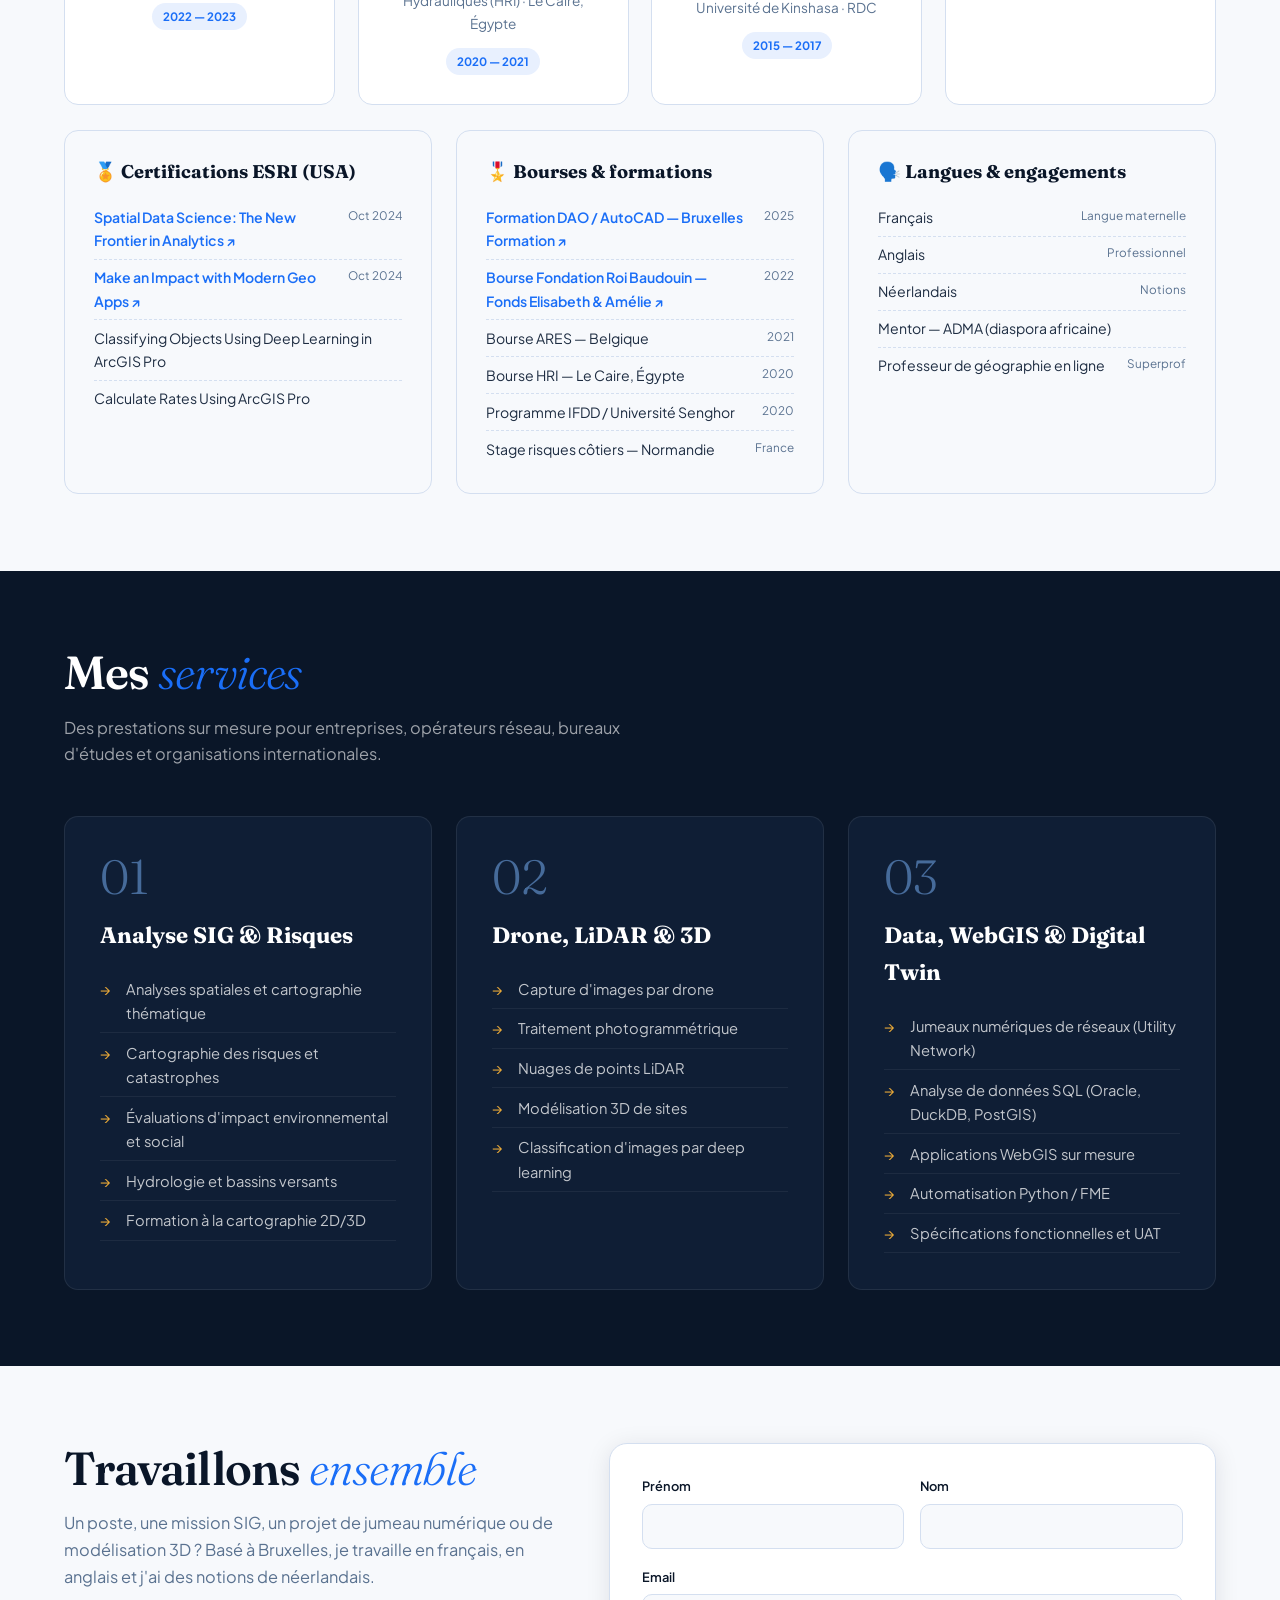
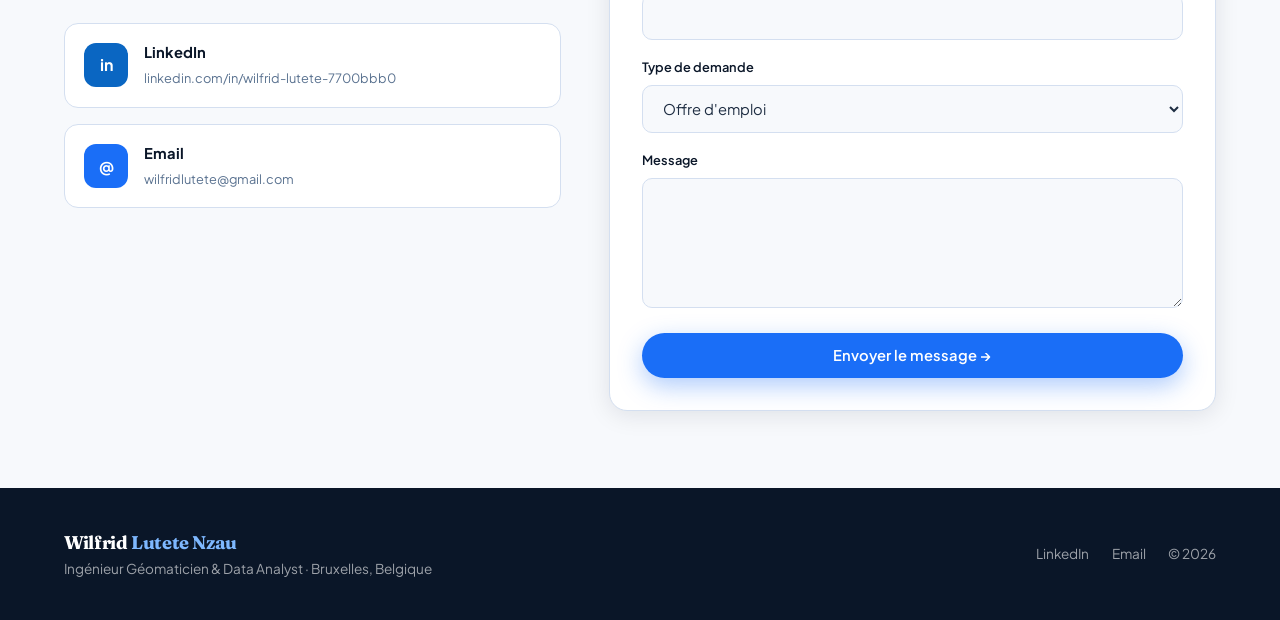
==== commit a09c0d15: "Reorganise la page d'accueil du portfolio" ====
--- a/index.html
+++ b/index.html
@@ -12,7 +12,7 @@
    TOKENS — modifiez ces couleurs pour changer tout le thème
    ========================================================= */
 *,*::before,*::after{box-sizing:border-box;margin:0;padding:0}
-html{scroll-behavior:smooth}
+html{scroll-behavior:smooth;scroll-padding-top:80px}
 :root{
   --navy:#0a1628; --navy2:#0f1e35; --navy3:#162540;
   --blue:#1a6ef7; --blue-d:#0f5de0; --sky:#e8f0fe; --light:#7eb8ff;
@@ -40,6 +40,7 @@
 .nav-links a:hover,.nav-links a.active{color:var(--blue)}
 .nav-links a.active::after,.nav-links a:hover::after{width:100%}
 .nav-cta{background:var(--blue);color:#fff;text-decoration:none;font-size:.85rem;font-weight:600;padding:.55rem 1.3rem;border-radius:100px;transition:all .2s}
+.nav-contact{display:none}
 .nav-cta:hover{background:var(--blue-d);transform:translateY(-1px)}
 .burger{display:none;background:none;border:0;cursor:pointer;padding:.5rem;flex-direction:column;gap:5px}
 .burger span{width:24px;height:2px;background:var(--navy);border-radius:2px;transition:.3s}
@@ -48,17 +49,18 @@
 .burger.open span:nth-child(3){transform:translateY(-7px) rotate(-45deg)}
 @media (max-width:860px){
   .nav-cta{display:none}
+  .nav-contact{display:list-item}
   .burger{display:flex}
   .nav-links{position:fixed;top:64px;left:0;right:0;flex-direction:column;gap:0;background:#fff;border-bottom:1px solid var(--border);
-    box-shadow:0 8px 32px rgba(10,22,40,.12);transform:translateY(-120%);transition:transform .3s;pointer-events:none}
-  .nav-links.open{transform:none;pointer-events:auto}
+    box-shadow:0 8px 32px rgba(10,22,40,.12);transform:translateY(-120%);visibility:hidden;transition:transform .3s;pointer-events:none}
+  .nav-links.open{transform:none;visibility:visible;pointer-events:auto}
   .nav-links a{display:block;padding:1rem 1.5rem;border-left:3px solid transparent}
   .nav-links a::after{display:none}
   .nav-links a.active{border-left-color:var(--blue);background:var(--sky)}
 }
 
 /* ---------- HERO ---------- */
-#hero{min-height:100svh;padding:7rem var(--px) 4rem;display:flex;align-items:center;position:relative;overflow:hidden;
+#hero{padding:8rem var(--px) 4rem;display:flex;align-items:center;position:relative;overflow:hidden;
   background:linear-gradient(150deg,var(--navy) 0%,var(--navy3) 100%);color:#fff}
 #hero::before{content:'';position:absolute;inset:0;pointer-events:none;
   background:radial-gradient(ellipse 60% 60% at 25% 40%,rgba(26,110,247,.22),transparent 70%),
@@ -67,20 +69,13 @@
 #hero::after{content:'';position:absolute;inset:0;pointer-events:none;opacity:.07;
   background-image:linear-gradient(rgba(255,255,255,.6) 1px,transparent 1px),linear-gradient(90deg,rgba(255,255,255,.6) 1px,transparent 1px);
   background-size:48px 48px;mask-image:radial-gradient(ellipse at center,#000 30%,transparent 75%)}
-.hero-grid{position:relative;z-index:1;display:grid;grid-template-columns:1.2fr .8fr;gap:4rem;align-items:center;width:100%}
-.badge{display:inline-flex;align-items:center;gap:.55rem;background:rgba(255,255,255,.07);border:1px solid rgba(255,255,255,.16);
-  color:var(--light);font-size:.78rem;font-weight:500;padding:.4rem 1rem;border-radius:100px;margin-bottom:1.6rem}
-.dot{width:8px;height:8px;border-radius:50%;background:#4ade80;box-shadow:0 0 0 0 rgba(74,222,128,.7);animation:pulse 2s infinite}
-@keyframes pulse{70%{box-shadow:0 0 0 10px rgba(74,222,128,0)}100%{box-shadow:0 0 0 0 rgba(74,222,128,0)}}
+.hero-grid{position:relative;z-index:1;display:grid;grid-template-columns:1.4fr 1fr;gap:clamp(2rem,6vw,5rem);align-items:center;width:100%}
 h1{font-family:var(--serif);font-weight:300;font-size:clamp(2.6rem,6vw,4.6rem);line-height:1.05;letter-spacing:-.03em;margin-bottom:1rem}
-h1 strong{font-weight:700}
-.typed{font-size:clamp(1rem,2vw,1.25rem);color:var(--light);font-weight:500;min-height:1.9em;margin-bottom:1.4rem}
-.typed em{font-family:var(--serif);color:var(--gold)}
-.cursor{display:inline-block;width:2px;height:1.1em;background:var(--gold);vertical-align:-3px;margin-left:3px;animation:blink 1s steps(1) infinite}
-@keyframes blink{50%{opacity:0}}
-.pitch{color:rgba(255,255,255,.72);max-width:540px;font-size:1.02rem;margin-bottom:2rem}
+.hero-role{font-size:clamp(1.1rem,2vw,1.45rem);color:var(--light);font-weight:600;margin-bottom:1rem}
+.hero-location{color:rgba(255,255,255,.72);font-size:.9rem;margin-bottom:1.75rem}
+.pitch{color:rgba(255,255,255,.72);max-width:540px;font-size:1.02rem;margin-bottom:1rem}
 .pitch b{color:#fff;font-weight:600}
-.btns{display:flex;gap:1rem;flex-wrap:wrap;margin-bottom:3rem}
+.btns{display:flex;gap:1rem;flex-wrap:wrap;margin-bottom:2rem}
 .btn{display:inline-flex;align-items:center;gap:.5rem;padding:.85rem 1.7rem;border-radius:100px;font-weight:600;font-size:.92rem;text-decoration:none;transition:all .2s;cursor:pointer;border:0;font-family:inherit}
 .btn-primary{background:var(--blue);color:#fff;box-shadow:0 8px 24px rgba(26,110,247,.35)}
 .btn-primary:hover{background:var(--blue-d);transform:translateY(-2px)}
@@ -89,27 +84,19 @@
 .stats{display:grid;grid-template-columns:repeat(4,1fr);gap:1rem;max-width:560px;border-top:1px solid rgba(255,255,255,.12);padding-top:1.8rem}
 .stat b{display:block;font-family:var(--serif);font-size:2.1rem;font-weight:600;line-height:1}
 .stat span{font-size:.75rem;color:rgba(255,255,255,.55)}
-.portrait{position:relative;justify-self:center;width:min(360px,100%)}
+.portrait{position:relative;justify-self:center;width:min(320px,100%)}
 .portrait-frame{aspect-ratio:4/5;border-radius:24px;overflow:hidden;border:1px solid rgba(255,255,255,.15);
   background:linear-gradient(160deg,#1d3a66,#0f1e35);box-shadow:var(--shadow-lg);display:grid;place-items:center}
 .portrait-frame img{width:100%;height:100%;object-fit:cover;object-position:center 20%}
-.portrait-frame .initials{font-family:var(--serif);font-size:6rem;font-weight:300;color:rgba(255,255,255,.25)}
-.portrait::before{content:'';position:absolute;inset:-14px;border:1px dashed rgba(126,184,255,.35);border-radius:30px;z-index:-1}
-.float-badge{position:absolute;background:#fff;color:var(--navy);padding:.7rem 1rem;border-radius:12px;font-size:.8rem;font-weight:600;
-  box-shadow:var(--shadow-lg);display:flex;align-items:center;gap:.5rem;animation:float 4s ease-in-out infinite}
-.float-badge.b1{bottom:-16px;left:-36px}
-.float-badge.b2{top:-16px;right:-28px;animation-delay:-2s}
-.float-badge i{font-style:normal;font-size:1.1rem}
-@keyframes float{50%{transform:translateY(-10px)}}
-@media (max-width:900px){
-  .hero-grid{grid-template-columns:1fr;text-align:center;gap:3rem}
-  .pitch{margin-inline:auto}.btns{justify-content:center}.stats{margin-inline:auto}
-  .portrait{order:-1;width:220px}.float-badge.b1{left:-34px;bottom:-14px}.float-badge.b2{right:-34px;top:-14px}
+@media (max-width:760px){
+  #hero{padding-top:6rem}
+  .hero-grid{grid-template-columns:1fr;gap:2rem}
+  .portrait{justify-self:start;width:min(220px,100%)}
 }
-@media (max-width:480px){.stats{grid-template-columns:repeat(2,1fr);row-gap:1.5rem}.float-badge{font-size:.7rem;padding:.5rem .7rem}}
+@media (max-width:480px){.stats{grid-template-columns:repeat(2,1fr);row-gap:1rem}}
 
 /* ---------- SECTIONS ---------- */
-section{padding:6rem var(--px)}
+section{padding:clamp(3rem,6vw,5rem) var(--px)}
 .eyebrow{display:inline-flex;align-items:center;gap:.6rem;font-size:.78rem;font-weight:700;letter-spacing:.14em;text-transform:uppercase;color:var(--blue);margin-bottom:.8rem}
 .eyebrow::before{content:'';width:28px;height:2px;background:var(--blue)}
 h2{font-family:var(--serif);font-weight:600;font-size:clamp(2rem,4vw,2.9rem);line-height:1.1;letter-spacing:-.02em;color:var(--navy);margin-bottom:1rem}
@@ -147,8 +134,9 @@
 .gallery-head{display:flex;justify-content:space-between;align-items:flex-end;gap:1rem;flex-wrap:wrap;margin-bottom:1.5rem}
 .count{font-size:.85rem;color:var(--muted)}
 .count b{color:var(--blue)}
-.note-sources{max-width:760px;margin:-.5rem 0 1.75rem;padding:.9rem 1.1rem;border-left:3px solid var(--blue);background:var(--sky);border-radius:0 8px 8px 0;font-size:.9rem;line-height:1.6;color:var(--muted)}
-.note-sources b{color:var(--navy)}
+.note-sources{max-width:760px;margin:1.75rem 0 0;padding:.9rem 1.1rem;border-left:3px solid var(--blue);background:var(--sky);border-radius:0 8px 8px 0;font-size:.9rem;line-height:1.6;color:var(--muted)}
+.note-sources summary{color:var(--navy);font-weight:600;cursor:pointer}
+.note-sources p{margin-top:.6rem}
 .filters{display:flex;flex-wrap:wrap;gap:.5rem;margin-bottom:2rem}
 .filter{font-family:inherit;font-size:.85rem;font-weight:600;padding:.55rem 1.1rem;border-radius:100px;border:1px solid var(--border);background:#fff;color:var(--text);cursor:pointer;transition:all .2s}
 .filter:hover{border-color:var(--blue);color:var(--blue)}
@@ -267,93 +255,81 @@
 <nav id="nav">
   <a href="#" class="brand">Wilfrid <span>Lutete</span></a>
   <ul class="nav-links" id="navLinks">
+    <li><a href="#galerie">Projets</a></li>
     <li><a href="#competences">Compétences</a></li>
-    <li><a href="#galerie">Projets</a></li>
     <li><a href="#parcours">Parcours</a></li>
+    <li><a href="#formation">Formation</a></li>
     <li><a href="#services">Services</a></li>
-    <li><a href="#contact">Contact</a></li>
+    <li class="nav-contact"><a href="#contact">Contact</a></li>
   </ul>
   <a href="#contact" class="nav-cta">Me contacter</a>
-  <button class="burger" id="burger" aria-label="Menu"><span></span><span></span><span></span></button>
+  <button class="burger" id="burger" aria-label="Menu" aria-controls="navLinks" aria-expanded="false"><span></span><span></span><span></span></button>
 </nav>
 
 <!-- ===================== HERO ===================== -->
 <header id="hero">
   <div class="container hero-grid">
     <div>
-      <div class="badge"><span class="dot"></span> Basé à Bruxelles · Autorisé à travailler UE & Belgique</div>
-      <h1>Bonjour, je suis<br><strong>Wilfrid Lutete</strong></h1>
-      <div class="typed"><span id="typed"></span><span class="cursor"></span></div>
-      <p class="pitch">Ingénieur en géomatique et analyste de données géospatiales, avec une solide expérience en <b>SIG, analyse spatiale, photogrammétrie, modélisation 3D et réseaux télécoms</b>. Compétent en <b>Python, SQL et solutions ArcGIS</b>, je possède également une expertise en analyse fonctionnelle, gestion de données et automatisation des processus géospatiaux. Rigoureux, analytique et orienté solutions, je sais traduire les besoins métiers en solutions techniques efficaces et collaborer avec des équipes pluridisciplinaires pour mener à bien des projets innovants.</p>
+      <h1>Wilfrid Lutete</h1>
+      <p class="hero-role">Ingénieur en géomatique et analyste de données géospatiales</p>
+      <p class="pitch">Je réalise des projets SIG, d’analyse spatiale, de photogrammétrie et de modélisation 3D, notamment pour les réseaux télécoms. J’utilise ArcGIS, Python et SQL pour analyser les données et automatiser les traitements géospatiaux.</p>
+      <p class="hero-location">Basé à Bruxelles · Autorisé à travailler en Belgique et dans l’UE</p>
       <div class="btns">
-        <a href="#galerie" class="btn btn-primary">Voir mes projets →</a>
-        <a href="https://www.linkedin.com/in/wilfrid-lutete-7700bbb0" class="btn btn-ghost" target="_blank" rel="noopener">Mon profil LinkedIn ↗</a>
+        <a href="#galerie" class="btn btn-primary">Voir mes projets</a>
+        <a href="https://www.linkedin.com/in/wilfrid-lutete-7700bbb0" class="btn btn-ghost" target="_blank" rel="noopener">Mon profil LinkedIn</a>
       </div>
       <div class="stats">
-        <div class="stat"><b data-count="9" data-suffix="+">0</b><span>Années d'exp.</span></div>
-        <div class="stat"><b data-count="4">0</b><span>Diplômes</span></div>
-        <div class="stat"><b data-count="4">0</b><span>Certifs ESRI</span></div>
-        <div class="stat"><b data-count="6">0</b><span>Pays</span></div>
+        <div class="stat"><b>9+</b><span>Années d’expérience</span></div>
+        <div class="stat"><b>4</b><span>Diplômes</span></div>
+        <div class="stat"><b>4</b><span>Certifications Esri</span></div>
+        <div class="stat"><b>6</b><span>Pays</span></div>
       </div>
     </div>
     <div class="portrait">
       <div class="portrait-frame"><img src="photo.jpg" alt="Wilfrid Lutete Nzau"></div>
-      <div class="float-badge b1"><i>📡</i> Digital Twin télécom</div>
-      <div class="float-badge b2"><i>🛸</i> LiDAR & Drone</div>
     </div>
   </div>
 </header>
-
-<!-- ===================== COMPÉTENCES ===================== -->
-<section id="competences">
-  <div class="container">
-    <div class="eyebrow reveal">01 — Expertise</div>
-    <h2 class="reveal">Mes <em>compétences</em></h2>
-    <p class="lead reveal">De la capture terrain par drone jusqu'au jumeau numérique d'un réseau fibre : une chaîne de compétences complète autour de la donnée spatiale.</p>
-    <div class="grid-3" id="skills"></div>
-  </div>
-</section>
 
 <!-- ===================== GALERIE ===================== -->
 <section id="galerie" class="alt">
   <div class="container">
     <div class="gallery-head">
       <div>
-        <div class="eyebrow reveal">02 — Portfolio</div>
         <h2 class="reveal">Mes <em>réalisations</em></h2>
       </div>
       <div class="count">Affichage : <b id="shown">0</b> projet(s) sur <b id="total">0</b></div>
     </div>
-    <p class="note-sources reveal"><b>À propos de ces réalisations.</b> Les applications et cartes réalisées pour ce site sont des projets personnels, présentés à titre indicatif. Les sources des cartes et applications sont indiquées dans la fiche de chaque projet. Les publications scientifiques renvoient à leur éditeur d’origine. Mes missions professionnelles sont seulement décrites : aucune donnée, carte ou livrable appartenant à un employeur ou à un client n’est publié sur ce site.</p>
     <div class="filters" id="filters"></div>
     <div class="maps" id="maps"></div>
+    <details class="note-sources">
+      <summary>À propos de ces réalisations.</summary>
+      <p>Les applications et cartes réalisées pour ce site sont des projets personnels, présentés à titre indicatif. Les sources des cartes et applications sont indiquées dans la fiche de chaque projet. Les publications scientifiques renvoient à leur éditeur d’origine. Mes missions professionnelles sont seulement décrites : aucune donnée, carte ou livrable appartenant à un employeur ou à un client n’est publié sur ce site.</p>
+    </details>
   </div>
 </section>
 
+<!-- ===================== COMPÉTENCES ===================== -->
+<section id="competences">
+  <div class="container">
+    <h2 class="reveal">Mes <em>compétences</em></h2>
+    <p class="lead reveal">De la capture terrain par drone jusqu'au jumeau numérique d'un réseau fibre : une chaîne de compétences complète autour de la donnée spatiale.</p>
+    <div class="grid-3" id="skills"></div>
+  </div>
+</section>
+
 <!-- ===================== PARCOURS ===================== -->
-<section id="parcours">
+<section id="parcours" class="alt">
   <div class="container">
-    <div class="eyebrow reveal">03 — Trajectoire</div>
     <h2 class="reveal">Mon <em>parcours</em></h2>
     <p class="lead reveal">Des missions de terrain en RDC aux réseaux télécom en Belgique : plus de 9 ans au service de la donnée géospatiale.</p>
     <div class="timeline" id="timeline"></div>
   </div>
 </section>
 
-<!-- ===================== SERVICES ===================== -->
-<section id="services" class="dark">
+<!-- ===================== DIPLÔMES ===================== -->
+<section id="formation">
   <div class="container">
-    <div class="eyebrow reveal">04 — Offres</div>
-    <h2 class="reveal">Mes <em>services</em></h2>
-    <p class="lead reveal">Des prestations sur mesure pour entreprises, opérateurs réseau, bureaux d'études et organisations internationales.</p>
-    <div class="grid-3" id="servicesGrid"></div>
-  </div>
-</section>
-
-<!-- ===================== DIPLÔMES ===================== -->
-<section id="formation" class="alt">
-  <div class="container">
-    <div class="eyebrow reveal">05 — Formation</div>
     <h2 class="reveal">Diplômes & <em>certifications</em></h2>
     <p class="lead reveal">Une formation académique en Belgique, en Égypte et en RDC, complétée par des certifications ESRI et des bourses internationales. Diplômes obtenus hors Belgique reconnus par équivalence de la Fédération Wallonie-Bruxelles.</p>
     <div class="grid-4" id="diplomas"></div>
@@ -361,11 +337,19 @@
   </div>
 </section>
 
+<!-- ===================== SERVICES ===================== -->
+<section id="services" class="dark">
+  <div class="container">
+    <h2 class="reveal">Mes <em>services</em></h2>
+    <p class="lead reveal">Des prestations sur mesure pour entreprises, opérateurs réseau, bureaux d'études et organisations internationales.</p>
+    <div class="grid-3" id="servicesGrid"></div>
+  </div>
+</section>
+
 <!-- ===================== CONTACT ===================== -->
 <section id="contact">
   <div class="container contact-grid">
     <div>
-      <div class="eyebrow reveal">06 — Contact</div>
       <h2 class="reveal">Travaillons <em>ensemble</em></h2>
       <p class="lead reveal" style="margin-bottom:0">Un poste, une mission SIG, un projet de jumeau numérique ou de modélisation 3D ? Basé à Bruxelles, je travaille en français, en anglais et j'ai des notions de néerlandais.</p>
       <div class="socials">
@@ -435,7 +419,6 @@
    CONTENU — modifiez ici vos informations
    ========================================================= */
 const EMAIL = "wilfridlutete@gmail.com";
-const ROLES = ["Ingénieur Géomaticien", "Data Analyst SIG", "Spécialiste LiDAR & Photogrammétrie", "Consultant Réseaux Télécom"];
 
 const SKILLS = [
   {ico:"🗺️", t:"SIG & Géomatique", d:"Analyse spatiale avancée, géotraitement et production cartographique de haute qualité.", tags:["ArcGIS Pro","QGIS","ArcGIS Enterprise","PostGIS","GeoServer","OpenStreetMap","Spatial Data Science"],
@@ -620,49 +603,40 @@
   if(e.key==="Escape") closeModal(); if(e.key==="ArrowLeft") openModal(idx-1); if(e.key==="ArrowRight") openModal(idx+1);
 });
 
-/* Texte tapé */
-(function type(){
-  const el = $("#typed"); let r=0, c=0, del=false;
-  (function tick(){
-    const w = ROLES[r];
-    el.textContent = w.slice(0, c += del ? -1 : 1);
-    let t = del ? 40 : 85;
-    if(!del && c===w.length){ del=true; t=1800; }
-    else if(del && c===0){ del=false; r=(r+1)%ROLES.length; t=300; }
-    setTimeout(tick, t);
-  })();
-})();
-
-/* Compteurs + apparition au scroll */
+/* Apparition au scroll */
 const io = new IntersectionObserver(entries => entries.forEach(en => {
   if(!en.isIntersecting) return;
   en.target.classList.add("in"); io.unobserve(en.target);
 }), {threshold:.12});
 document.querySelectorAll(".reveal").forEach(el => io.observe(el));
 
-const statsIO = new IntersectionObserver(entries => entries.forEach(en => {
-  if(!en.isIntersecting) return;
-  const el = en.target, end = +el.dataset.count, suf = el.dataset.suffix||"", t0 = performance.now();
-  (function step(now){
-    const p = Math.min((now-t0)/1400,1);
-    el.textContent = Math.round(end*(1-Math.pow(1-p,3))) + (p===1?suf:"");
-    if(p<1) requestAnimationFrame(step);
-  })(t0);
-  statsIO.unobserve(el);
-}), {threshold:.5});
-document.querySelectorAll("[data-count]").forEach(el => statsIO.observe(el));
-
 /* Nav : burger, lien actif, ombre, retour en haut */
 const burger=$("#burger"), links=$("#navLinks");
-burger.onclick = () => { burger.classList.toggle("open"); links.classList.toggle("open"); };
-links.addEventListener("click", e => { if(e.target.tagName==="A"){ burger.classList.remove("open"); links.classList.remove("open"); } });
+function setMenuOpen(open) {
+  burger.classList.toggle("open", open);
+  links.classList.toggle("open", open);
+  burger.setAttribute("aria-expanded", String(open));
+}
+burger.onclick = () => setMenuOpen(!links.classList.contains("open"));
+links.addEventListener("click", e => { if(e.target.closest("a")) setMenuOpen(false); });
+document.addEventListener("keydown", e => {
+  if(e.key === "Escape" && links.classList.contains("open")) {
+    setMenuOpen(false);
+    burger.focus();
+  }
+});
 const sections=[...document.querySelectorAll("section[id]")];
 addEventListener("scroll", () => {
   const y = scrollY;
   $("#nav").classList.toggle("scrolled", y>20);
   $("#toTop").classList.toggle("show", y>600);
   let cur=""; sections.forEach(s => { if(y >= s.offsetTop-120) cur=s.id; });
-  links.querySelectorAll("a").forEach(a => a.classList.toggle("active", a.getAttribute("href")==="#"+cur));
+  $("#nav").querySelectorAll('a[href^="#"]:not(.brand)').forEach(a => {
+    const active = a.hash === "#" + cur;
+    a.classList.toggle("active", active);
+    if(active) a.setAttribute("aria-current", "location");
+    else a.removeAttribute("aria-current");
+  });
 }, {passive:true});
 $("#toTop").onclick = () => scrollTo({top:0,behavior:"smooth"});
 
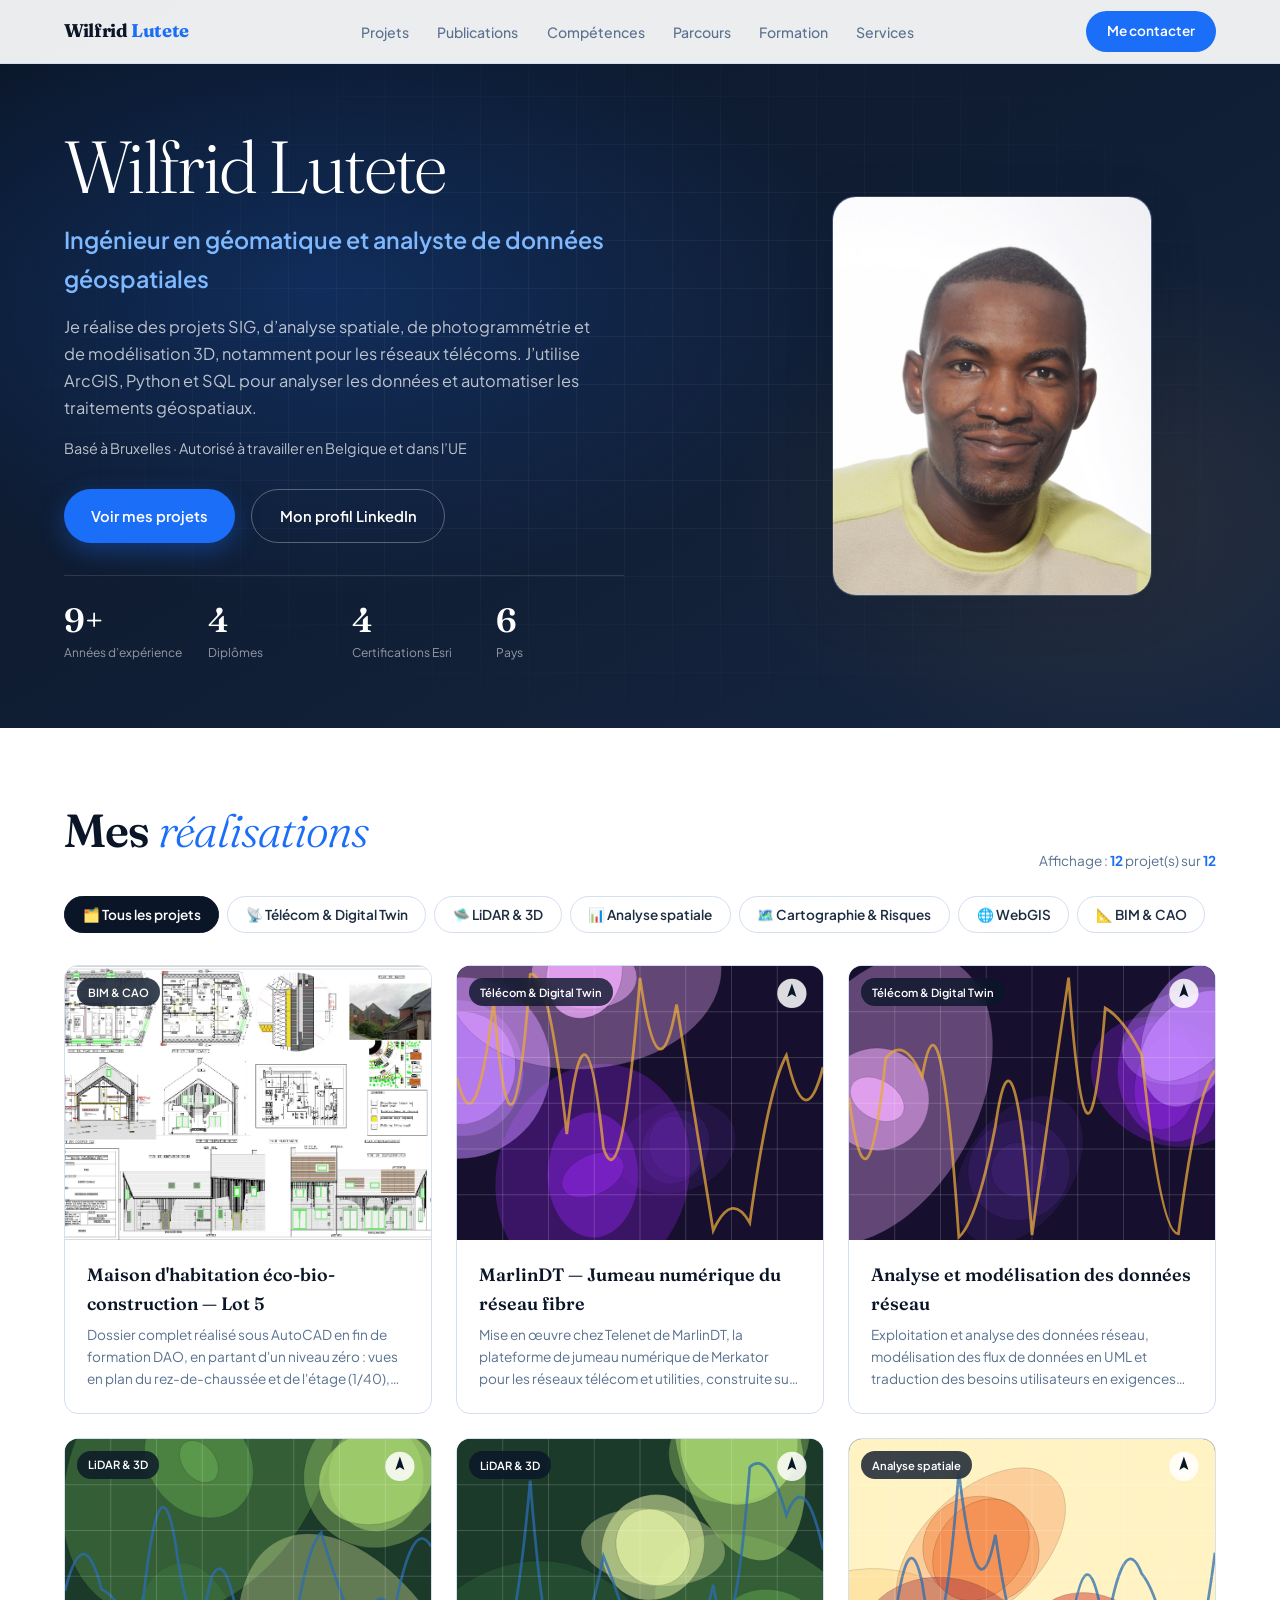
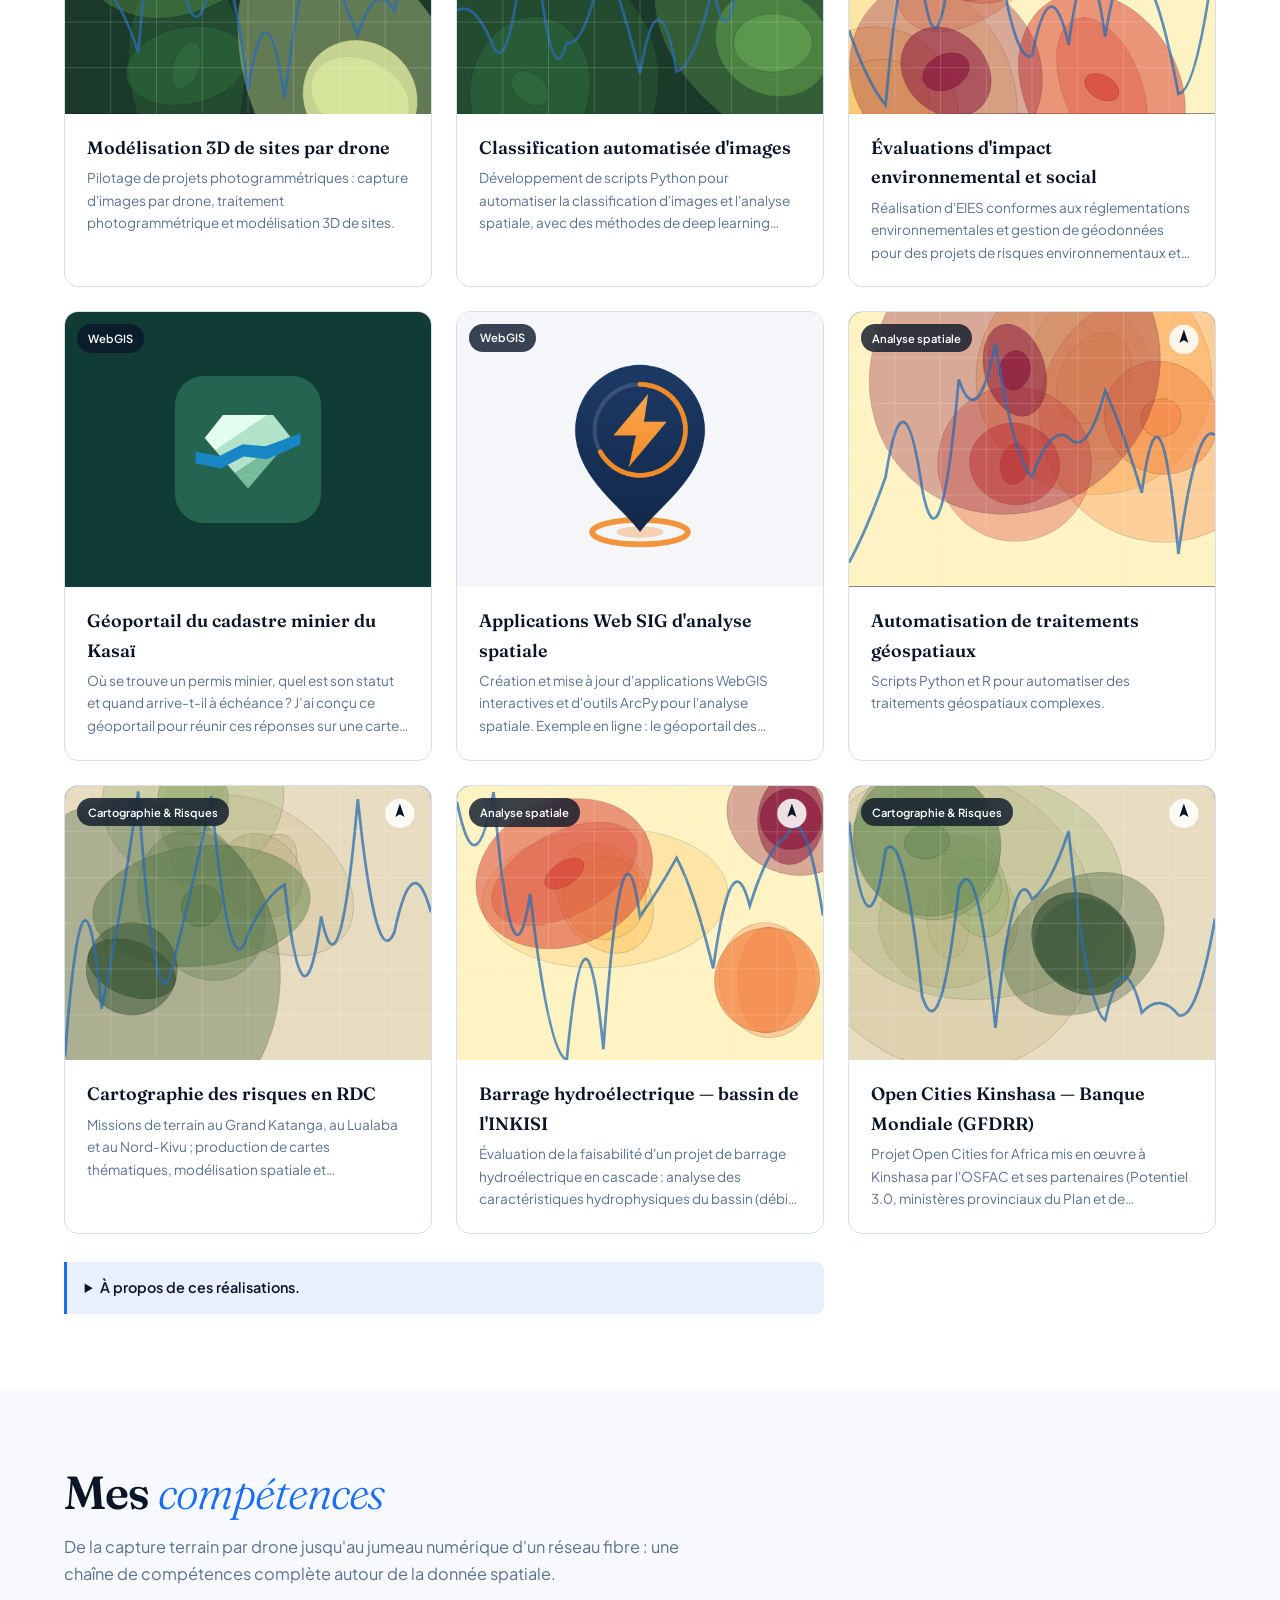
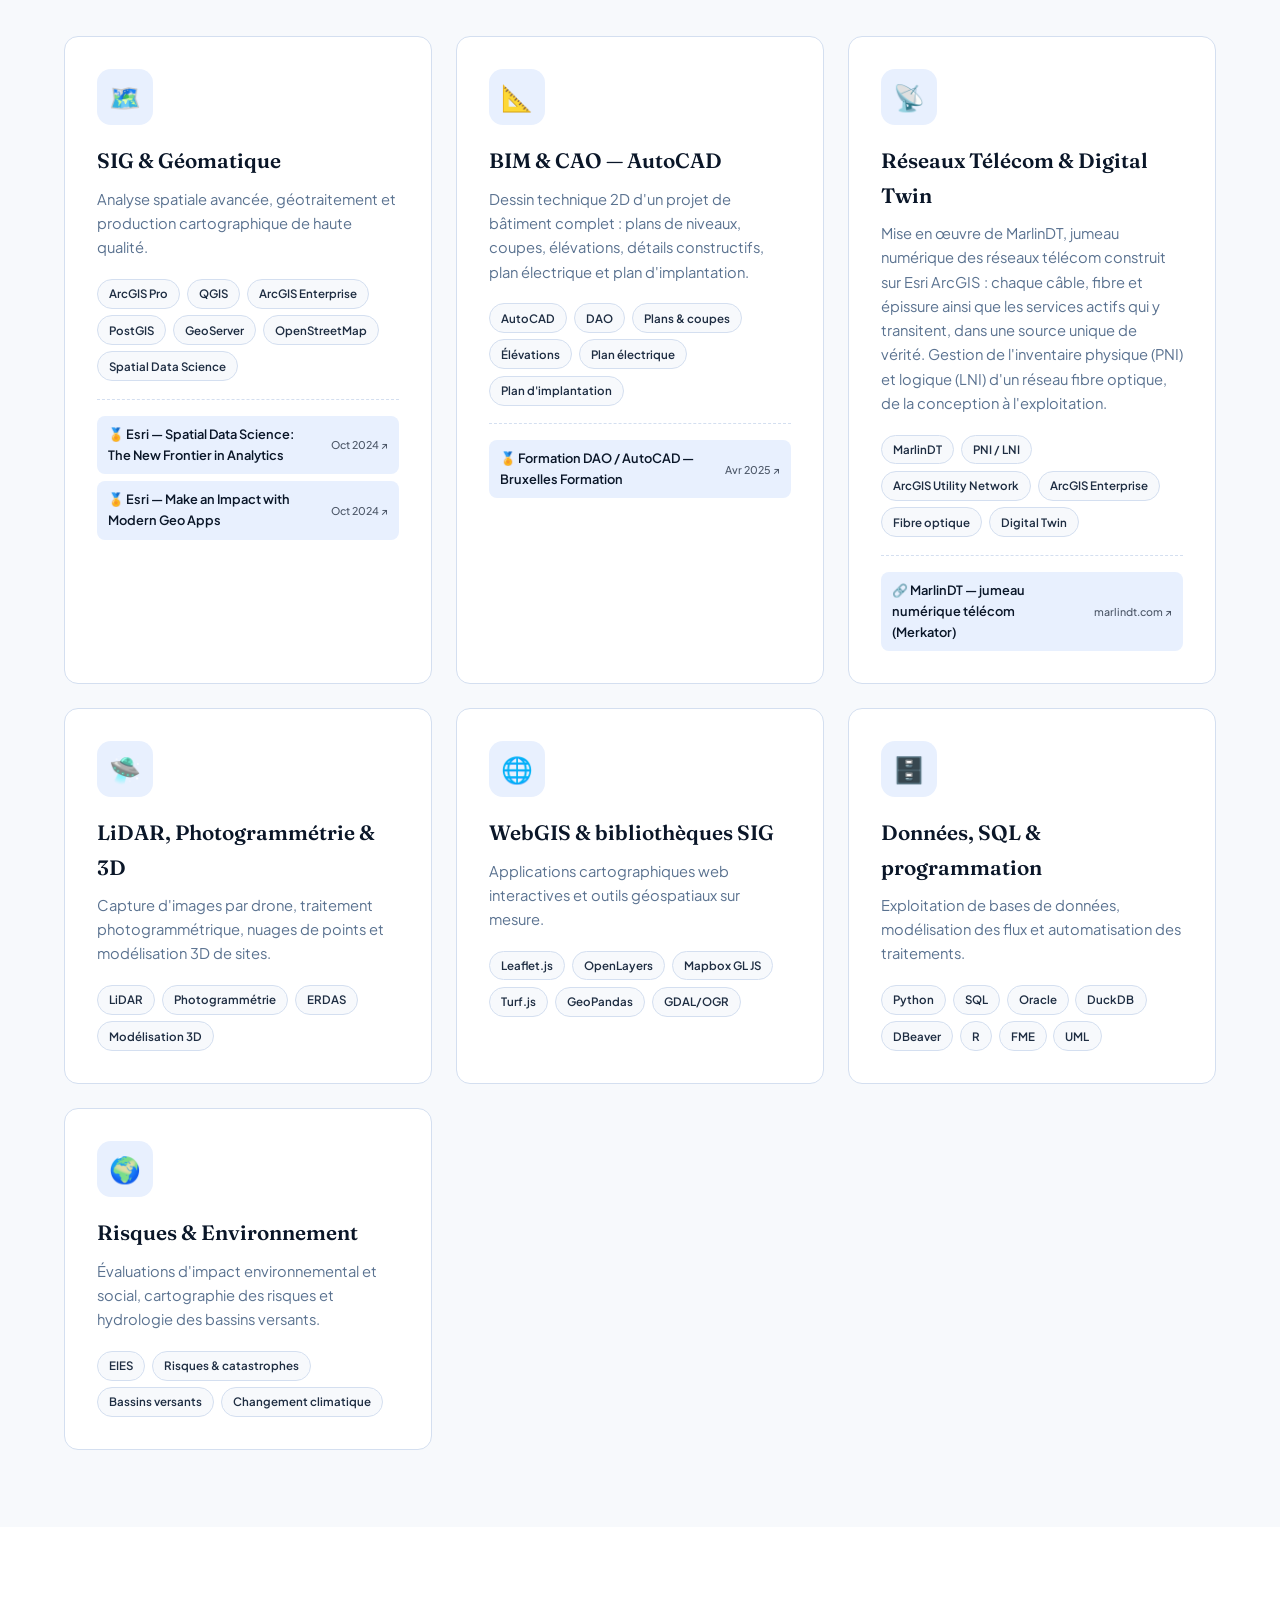
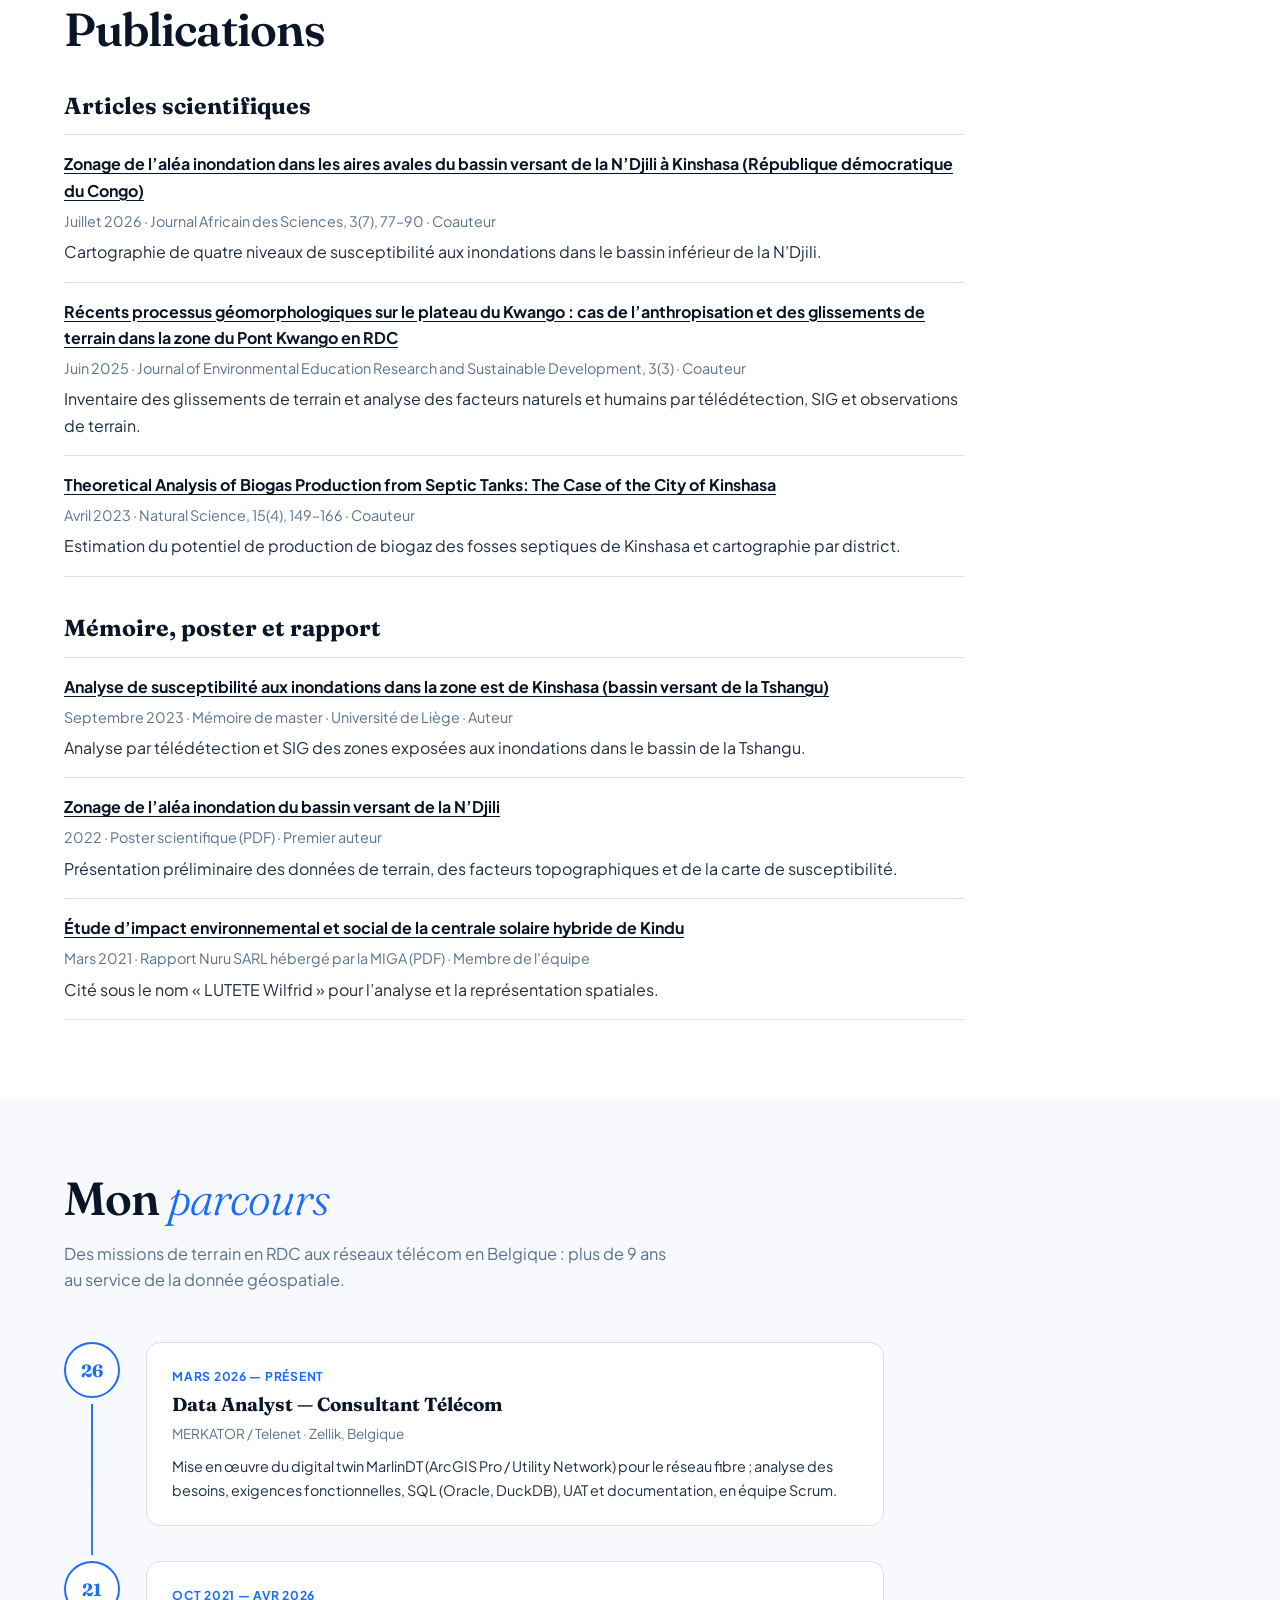
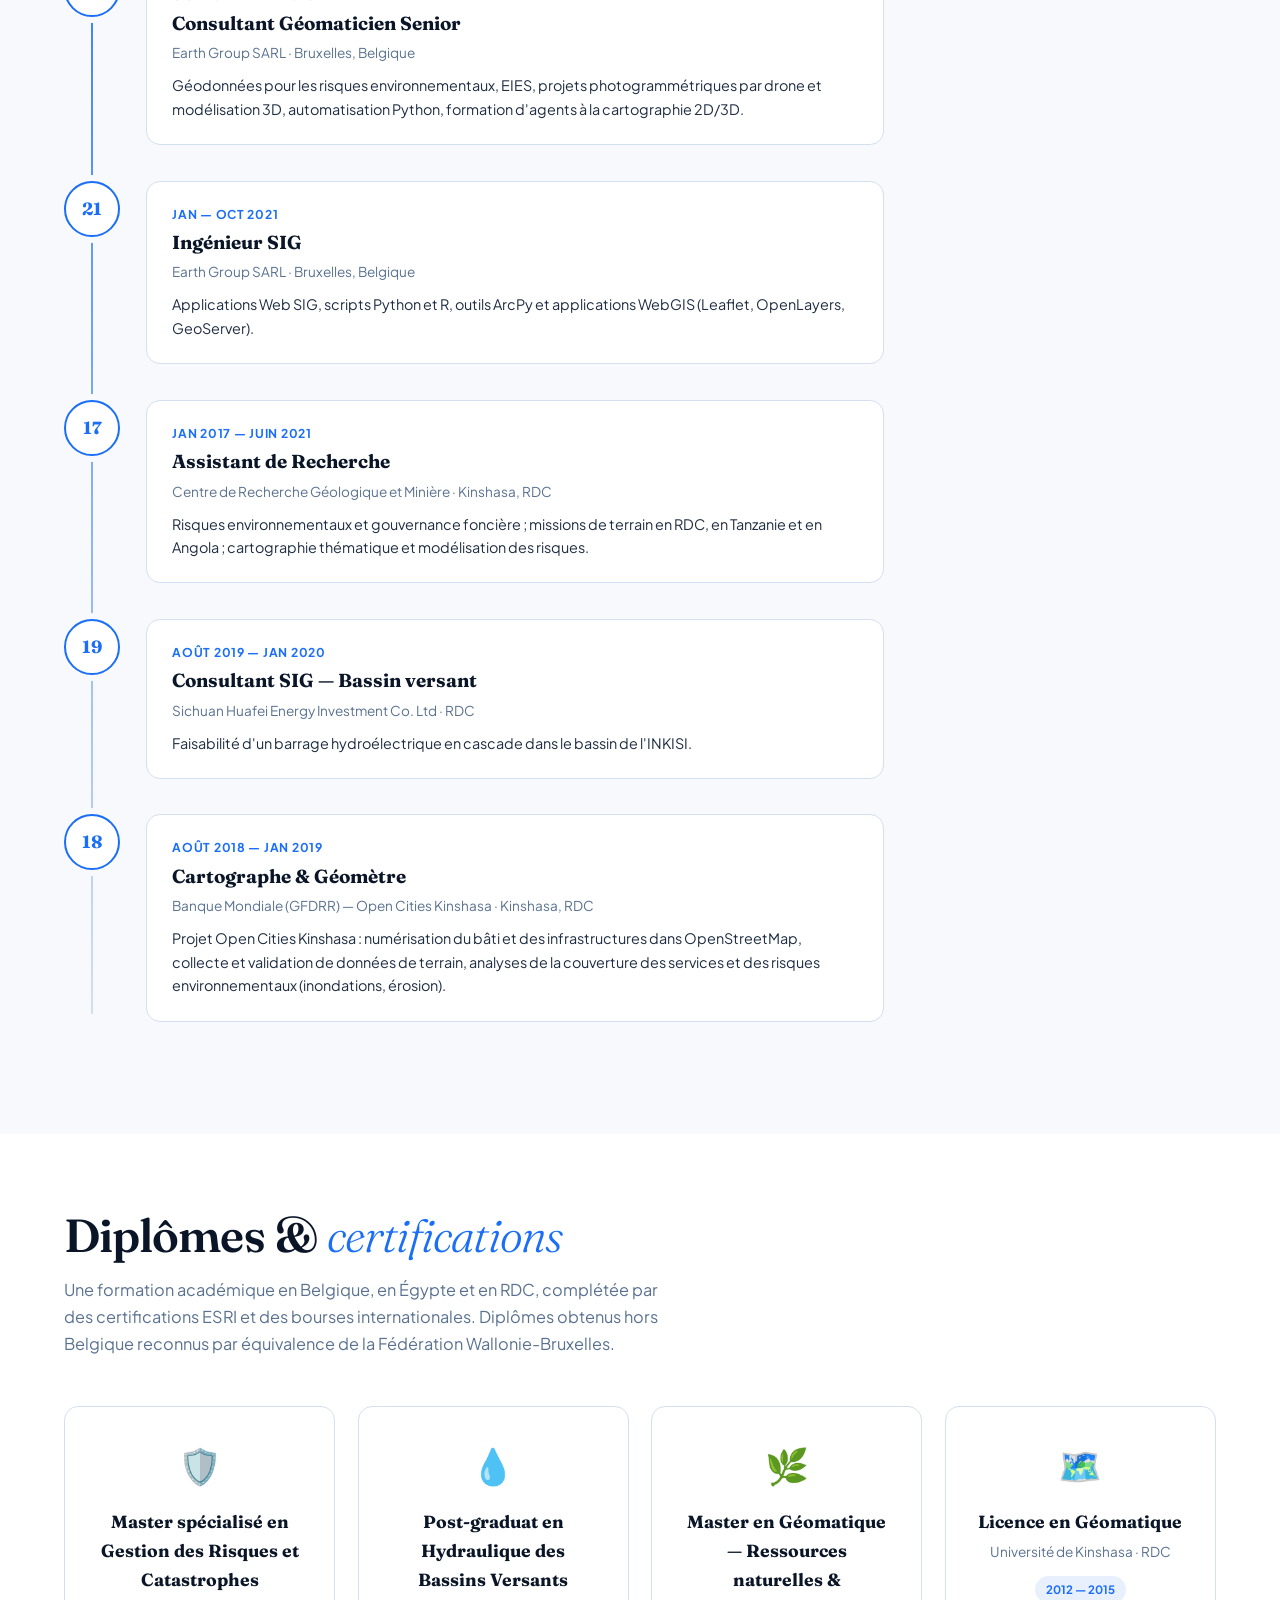
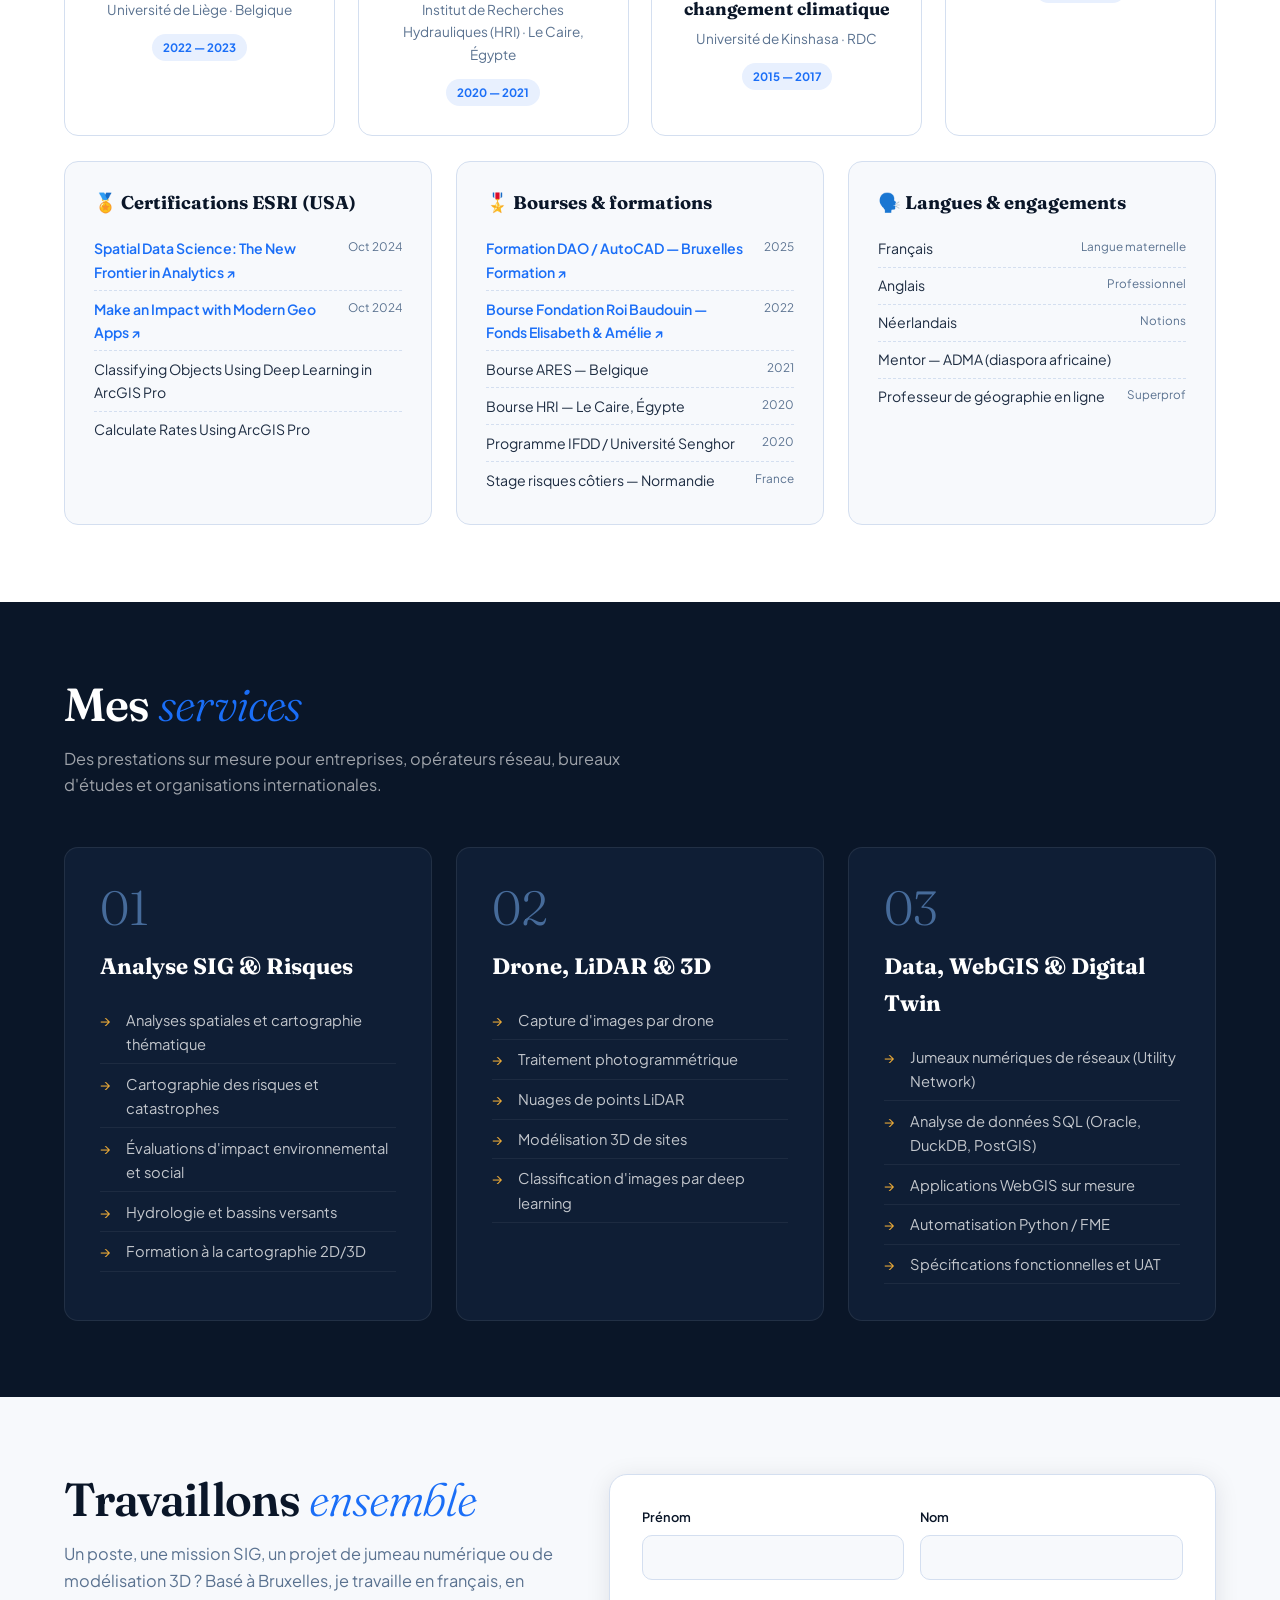
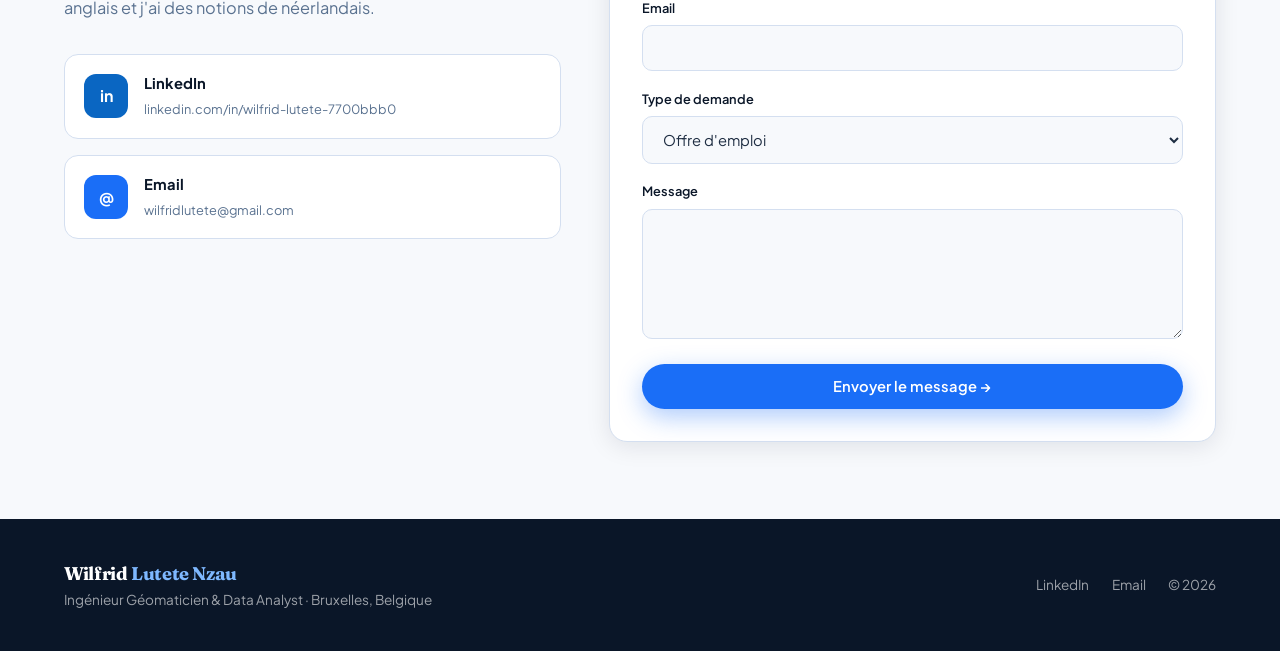
==== commit 3bff2cf7: "Ajoute une rubrique Publications distincte des projets" ====
--- a/index.html
+++ b/index.html
@@ -34,7 +34,7 @@
 nav.scrolled{box-shadow:0 4px 20px rgba(10,22,40,.08)}
 .brand{font-family:var(--serif);font-weight:700;font-size:1.15rem;color:var(--navy);text-decoration:none;letter-spacing:-.02em}
 .brand span{color:var(--blue)}
-.nav-links{display:flex;gap:2rem;list-style:none}
+.nav-links{display:flex;gap:clamp(1rem,2.2vw,2rem);list-style:none}
 .nav-links a{text-decoration:none;font-size:.88rem;font-weight:500;color:var(--muted);position:relative;padding:.3rem 0;transition:color .2s}
 .nav-links a::after{content:'';position:absolute;left:0;bottom:-2px;height:2px;width:0;background:var(--blue);transition:width .25s}
 .nav-links a:hover,.nav-links a.active{color:var(--blue)}
@@ -47,11 +47,11 @@
 .burger.open span:nth-child(1){transform:translateY(7px) rotate(45deg)}
 .burger.open span:nth-child(2){opacity:0}
 .burger.open span:nth-child(3){transform:translateY(-7px) rotate(-45deg)}
-@media (max-width:860px){
+@media (max-width:1000px){
   .nav-cta{display:none}
   .nav-contact{display:list-item}
   .burger{display:flex}
-  .nav-links{position:fixed;top:64px;left:0;right:0;flex-direction:column;gap:0;background:#fff;border-bottom:1px solid var(--border);
+  .nav-links{position:fixed;top:64px;left:0;right:0;max-height:calc(100dvh - 64px);overflow-y:auto;flex-direction:column;gap:0;background:#fff;border-bottom:1px solid var(--border);
     box-shadow:0 8px 32px rgba(10,22,40,.12);transform:translateY(-120%);visibility:hidden;transition:transform .3s;pointer-events:none}
   .nav-links.open{transform:none;visibility:visible;pointer-events:auto}
   .nav-links a{display:block;padding:1rem 1.5rem;border-left:3px solid transparent}
@@ -131,6 +131,16 @@
 .tag{font-size:.72rem;font-weight:600;padding:.28rem .7rem;border-radius:100px;background:var(--offwhite);border:1px solid var(--border);color:var(--text)}
 
 /* ---------- GALERIE ---------- */
+/* ---------- PUBLICATIONS ---------- */
+.publication-group{max-width:900px;margin-top:2rem}
+.publication-group h3{font-family:var(--serif);color:var(--navy);font-size:1.45rem;margin-bottom:.6rem}
+.publication-list{list-style:none;border-top:1px solid var(--border)}
+.publication-list li{padding:1rem 0;border-bottom:1px solid var(--border)}
+.publication-title{color:var(--navy);font-weight:700;text-underline-offset:.2em}
+.publication-title:hover{color:var(--blue)}
+.publication-meta{color:var(--muted);font-size:.9rem;margin-top:.35rem}
+.publication-list li > p:last-child{margin-top:.35rem}
+
 .gallery-head{display:flex;justify-content:space-between;align-items:flex-end;gap:1rem;flex-wrap:wrap;margin-bottom:1.5rem}
 .count{font-size:.85rem;color:var(--muted)}
 .count b{color:var(--blue)}
@@ -235,7 +245,7 @@
 .success.err{background:#fef2f2;border-color:#fca5a5;color:#b91c1c}
 .success.err a{color:inherit;font-weight:700}
 form .btn:disabled{opacity:.65;cursor:wait;transform:none}
-@media (max-width:860px){.contact-grid{grid-template-columns:1fr}.row{grid-template-columns:1fr}}
+@media (max-width:1000px){.contact-grid{grid-template-columns:1fr}.row{grid-template-columns:1fr}}
 
 /* ---------- FOOTER ---------- */
 footer{background:var(--navy);color:rgba(255,255,255,.6);padding:2.5rem var(--px);font-size:.85rem}
@@ -256,6 +266,7 @@
   <a href="#" class="brand">Wilfrid <span>Lutete</span></a>
   <ul class="nav-links" id="navLinks">
     <li><a href="#galerie">Projets</a></li>
+    <li><a href="#publications">Publications</a></li>
     <li><a href="#competences">Compétences</a></li>
     <li><a href="#parcours">Parcours</a></li>
     <li><a href="#formation">Formation</a></li>
@@ -304,7 +315,7 @@
     <div class="maps" id="maps"></div>
     <details class="note-sources">
       <summary>À propos de ces réalisations.</summary>
-      <p>Les applications et cartes réalisées pour ce site sont des projets personnels, présentés à titre indicatif. Les sources des cartes et applications sont indiquées dans la fiche de chaque projet. Les publications scientifiques renvoient à leur éditeur d’origine. Mes missions professionnelles sont seulement décrites : aucune donnée, carte ou livrable appartenant à un employeur ou à un client n’est publié sur ce site.</p>
+      <p>Les applications et cartes réalisées pour ce site sont des projets personnels, présentés à titre indicatif. Les sources des cartes et applications sont indiquées dans la fiche de chaque projet. Mes missions professionnelles sont seulement décrites : aucune donnée, carte ou livrable appartenant à un employeur ou à un client n’est publié sur ce site.</p>
     </details>
   </div>
 </section>
@@ -318,8 +329,54 @@
   </div>
 </section>
 
+<section id="publications" class="alt" aria-labelledby="publications-title">
+  <div class="container">
+    <h2 id="publications-title">Publications</h2>
+    <div class="publication-group">
+      <h3>Articles scientifiques</h3>
+      <ul class="publication-list">
+        <li>
+          <a class="publication-title" href="https://doi.org/10.70237/jafrisci.2026.v3.i7.09">Zonage de l’aléa inondation dans les aires avales du bassin versant de la N’Djili à Kinshasa (République démocratique du Congo)</a>
+          <p class="publication-meta">Juillet 2026 · Journal Africain des Sciences, 3(7), 77–90 · Coauteur</p>
+          <p>Cartographie de quatre niveaux de susceptibilité aux inondations dans le bassin inférieur de la N’Djili.</p>
+        </li>
+        <li>
+          <a class="publication-title" href="https://jeeresd.online/gallery/gallery-Makanzu_et_al._2025.pdf">Récents processus géomorphologiques sur le plateau du Kwango : cas de l’anthropisation et des glissements de terrain dans la zone du Pont Kwango en RDC</a>
+          <p class="publication-meta">Juin 2025 · Journal of Environmental Education Research and Sustainable Development, 3(3) · Coauteur</p>
+          <p>Inventaire des glissements de terrain et analyse des facteurs naturels et humains par télédétection, SIG et observations de terrain.</p>
+        </li>
+        <li>
+          <a class="publication-title" href="https://doi.org/10.4236/ns.2023.154011">Theoretical Analysis of Biogas Production from Septic Tanks: The Case of the City of Kinshasa</a>
+          <p class="publication-meta">Avril 2023 · Natural Science, 15(4), 149–166 · Coauteur</p>
+          <p>Estimation du potentiel de production de biogaz des fosses septiques de Kinshasa et cartographie par district.</p>
+        </li>
+      </ul>
+    </div>
+    <div class="publication-group">
+      <h3>Mémoire, poster et rapport</h3>
+      <ul class="publication-list">
+        <li>
+          <a class="publication-title" href="https://matheo.uliege.be/handle/2268.2/17991?locale=fr">Analyse de susceptibilité aux inondations dans la zone est de Kinshasa (bassin versant de la Tshangu)</a>
+          <p class="publication-meta">Septembre 2023 · Mémoire de master · Université de Liège · Auteur</p>
+          <p>Analyse par télédétection et SIG des zones exposées aux inondations dans le bassin de la Tshangu.</p>
+        </li>
+        <li>
+          <a class="publication-title" href="projets/poster-ndjili-alea-inondation.pdf">Zonage de l’aléa inondation du bassin versant de la N’Djili</a>
+          <p class="publication-meta">2022 · Poster scientifique (PDF) · Premier auteur</p>
+          <p>Présentation préliminaire des données de terrain, des facteurs topographiques et de la carte de susceptibilité.</p>
+        </li>
+        <li>
+          <a class="publication-title" href="https://www.miga.org/sites/default/files/2021-08/ESIA%20study%20Kindu%20solar%20plant.pdf#page=6">Étude d’impact environnemental et social de la centrale solaire hybride de Kindu</a>
+          <p class="publication-meta">Mars 2021 · Rapport Nuru SARL hébergé par la MIGA (PDF) · Membre de l’équipe</p>
+          <p>Cité sous le nom « LUTETE Wilfrid » pour l’analyse et la représentation spatiales.</p>
+        </li>
+      </ul>
+    </div>
+  </div>
+</section>
+
 <!-- ===================== PARCOURS ===================== -->
-<section id="parcours" class="alt">
+<section id="parcours">
   <div class="container">
     <h2 class="reveal">Mon <em>parcours</em></h2>
     <p class="lead reveal">Des missions de terrain en RDC aux réseaux télécom en Belgique : plus de 9 ans au service de la donnée géospatiale.</p>
@@ -328,7 +385,7 @@
 </section>
 
 <!-- ===================== DIPLÔMES ===================== -->
-<section id="formation">
+<section id="formation" class="alt">
   <div class="container">
     <h2 class="reveal">Diplômes & <em>certifications</em></h2>
     <p class="lead reveal">Une formation académique en Belgique, en Égypte et en RDC, complétée par des certifications ESRI et des bourses internationales. Diplômes obtenus hors Belgique reconnus par équivalence de la Fédération Wallonie-Bruxelles.</p>
@@ -442,16 +499,10 @@
   {k:"sig", l:"🗺️ Cartographie & Risques"},
   {k:"webgis", l:"🌐 WebGIS"},
   {k:"bim", l:"📐 BIM & CAO"},
-  {k:"pub", l:"📄 Publications"},
 ];
 
 /* img: mettez le chemin d'une image (ex. "projets/marlindt.jpg") ; sinon une vignette est générée */
 const MAPS = [
-  {c:"pub", t:"Zonage de l'aléa inondation dans les aires avales du bassin versant de la N'Djili à Kinshasa (RDC)", d:"Article scientifique — Makanzu Imwangana F., Lutete Nzau W., Zola Kamosi B., Wa Ndela N'landu P., Tshitshi Bambi M., Lofongo Ilito D. P. Journal Africain des Sciences, vol. 3, n° 7, p. 77-90. Zonage de l'aléa inondation du bassin inférieur de la N'Djili (762,8 km², indice de compacité 1,8) par modélisation Frequency Ratio et géomatique à partir de onze facteurs causatifs : quatre zones de susceptibilité (élevée, moyenne, faible, très faible). La proximité, la forme et la densité du réseau hydrographique sont déterminantes ; les zones situées à 300 m d'altitude ou moins sont les plus exposées.", date:"Juillet 2026", tools:"ArcGIS 10.3, SRTM 30 m, Landsat, fréquence ratio", img:"projets/ndjili-susceptibilite-inondation.png", more:["projets/ndjili-pentes.png"], link:"https://doi.org/10.70237/jafrisci.2026.v3.i7.09"},
-  {c:"pub", t:"Poster — Zonage de l'aléa inondation du bassin versant de la N'Djili", d:"Poster scientifique — Lutete Nzau W. (premier auteur), Ilito Lofongo D. P., Makanzu Imwangana F. Version préliminaire de l'étude sur la N'Djili : photos de terrain après les inondations de novembre 2017, zone d'étude extraite du SRTM, méthodologie Frequency Ratio (70 % des points d'inondation pour l'entraînement, 30 % pour la validation), cartes des facteurs topographiques (pente, aspect, courbure, hillshade, densité de drainage, SPI) et carte finale de susceptibilité, avec recommandations d'aménagement.", date:"2022", tools:"ArcGIS 10.3, SRTM, Google Earth", img:"projets/poster-ndjili.jpg", link:"projets/poster-ndjili-alea-inondation.pdf"},
-  {c:"pub", t:"Récents processus géomorphologiques sur le plateau du Kwango : anthropisation et glissements de terrain (Pont Kwango, RDC)", d:"Article scientifique — Makanzu Imwangana F., Lefa Mayoko T., Lutete Nzau W., Kalunga Mukuwa B., Ilito Lofongo D. P. Journal of Environmental Education Research and Sustainable Development (JEERESD), vol. 3, n° 3. Inventaire de 18 glissements de terrain par interprétation d'images Google Earth Pro et Landsat 8 validée sur le terrain (GPS), classification supervisée de l'occupation du sol et carte de susceptibilité comme outil d'aide à la décision.", date:"Juin 2025", tools:"Google Earth Pro, Landsat 8, ArcGIS 10.3, fréquence ratio", img:"projets/kwango-bassin-versant.png", link:"https://doi.org/10.5281/zenodo.15786659"},
-  {c:"pub", t:"Analyse de susceptibilité aux inondations dans la zone Est de Kinshasa (bassin versant de la Tshangu)", d:"Mémoire de Master de spécialisation en gestion des risques et des catastrophes — Université de Liège, défendu le 1er septembre 2023 (88 p.). Promoteurs : Pierre Ozer et Fils Makanzu. Évaluation quantifiée et géospatiale de la susceptibilité aux inondations par télédétection, SIG et modèle de fréquence ratio (FR) : trois zones de susceptibilité identifiées ; facteurs déterminants : proximité des cours d'eau, densité de drainage, Stream Power Index, topographie et précipitations. Recherche de terrain soutenue par une bourse de la Fondation Roi Baudouin (Fonds Elisabeth et Amélie).", date:"Septembre 2023", tools:"Télédétection, SIG, modèle FR", img:"", link:"https://hdl.handle.net/2268.2/17991"},
-  {c:"pub", t:"Theoretical Analysis of Biogas Production from Septic Tanks: The Case of the City of Kinshasa", d:"Article scientifique — Ngondo Otshwe J., Lutete Nzau W., Okolonga Djeli D. Natural Science, 15(4), p. 149-166 (plus de 370 téléchargements sur SCIRP). Estimation du potentiel de biogaz issu des fosses septiques de Kinshasa (équation de Buswell) et analyse cartographique par district à partir de données OpenStreetMap et DIVA-GIS sous ArcGIS.", date:"Avril 2023", tools:"ArcGIS, OpenStreetMap, DIVA-GIS", img:"projets/kinshasa-districts.jpg", more:["projets/kinshasa-communes.jpg","projets/kinshasa-urbanisation.jpg"], link:"https://doi.org/10.4236/ns.2023.154011"},
   {c:"bim", t:"Maison d'habitation éco-bio-construction — Lot 5", d:"Dossier complet réalisé sous AutoCAD en fin de formation DAO, en partant d'un niveau zéro : vues en plan du rez-de-chaussée et de l'étage (1/40), coupe GG avec complexes de murs, sol et toiture, élévations nord, sud et ouest, détail d'isolation (laine de chanvre, liège expansé, brique en terre crue), plan électrique, plan de masse et plan d'implantation.", date:"Avril 2025", tools:"AutoCAD", img:"projets/maison-eco-bio-autocad.jpg", link:"projets/maison-eco-bio-autocad.pdf"},
   {c:"telecom", t:"MarlinDT — Jumeau numérique du réseau fibre", d:"Mise en œuvre chez Telenet de MarlinDT, la plateforme de jumeau numérique de Merkator pour les réseaux télécom et utilities, construite sur Esri ArcGIS. MarlinDT réunit dans un même modèle de données l'inventaire physique (PNI : câbles, fibres, épissures) et l'inventaire logique (LNI : services actifs), pour savoir en un clic quels clients sont touchés par une coupure et quelle redondance reste disponible. Mon rôle : mise à jour de l'inventaire géographique et logique du réseau fibre, traduction des besoins utilisateurs en exigences fonctionnelles, analyse des données (Oracle, DuckDB, SQL), support aux phases UAT et propositions d'évolution.", date:"2026 — Présent", tools:"MarlinDT, ArcGIS Pro, Utility Network, ArcGIS Enterprise", img:"", link:"https://marlindt.com/"},
   {c:"telecom", t:"Analyse et modélisation des données réseau", d:"Exploitation et analyse des données réseau, modélisation des flux de données en UML et traduction des besoins utilisateurs en exigences fonctionnelles (spécifications, user stories) au sein d'une équipe Scrum.", date:"2026", tools:"Oracle, DuckDB, DBeaver, SQL, UML", img:"", link:""},
@@ -524,7 +575,6 @@
 const PALETTES = {
   sig:["#e8dcc0","#c9b98f","#9fb27a","#6f8f5a","#3d5a3a"],
   analyse:["#fff3c4","#fdc76b","#f58b4c","#d9483b","#8c1d40"],
-  pub:["#fdf6e3","#f3e3b5","#e8c77a","#d9a441","#8a5a12"],
   bim:["#f7f9fc","#e2e8f0","#cbd5e1","#94a3b8","#475569"],
   "3d":["#1b3a2a","#2f6b3d","#5fa04e","#a7d46f","#e4f2a5"],
   telecom:["#160f2e","#3b1f6b","#7e22ce","#c084fc","#f0abfc"],
@@ -584,7 +634,7 @@
   $("#mTools").textContent = "🔧 " + m.tools;
   const imgs = m.img ? [m.img, ...(m.more||[])] : [];
   $("#mThumbs").innerHTML = imgs.length > 1 ? imgs.map((src,k)=>`<img src="${esc(src)}" alt="" class="${k?"":"on"}" data-src="${esc(src)}">`).join("") : "";
-  $("#mDesc").innerHTML = esc(m.d) + (m.link ? ` <br><br><a class="btn btn-primary" href="${esc(m.link)}" target="_blank" rel="noopener">${m.c==="pub"?"Consulter la publication ↗":m.link.endsWith(".pdf")?"Voir le PDF ↗":"Voir le projet ↗"}</a>` : "");
+  $("#mDesc").innerHTML = esc(m.d) + (m.link ? ` <br><br><a class="btn btn-primary" href="${esc(m.link)}" target="_blank" rel="noopener">${m.link.endsWith(".pdf")?"Voir le PDF ↗":"Voir le projet ↗"}</a>` : "");
   $("#modal").classList.add("open"); document.body.style.overflow="hidden";
 }
 function closeModal(){ $("#modal").classList.remove("open"); document.body.style.overflow=""; }
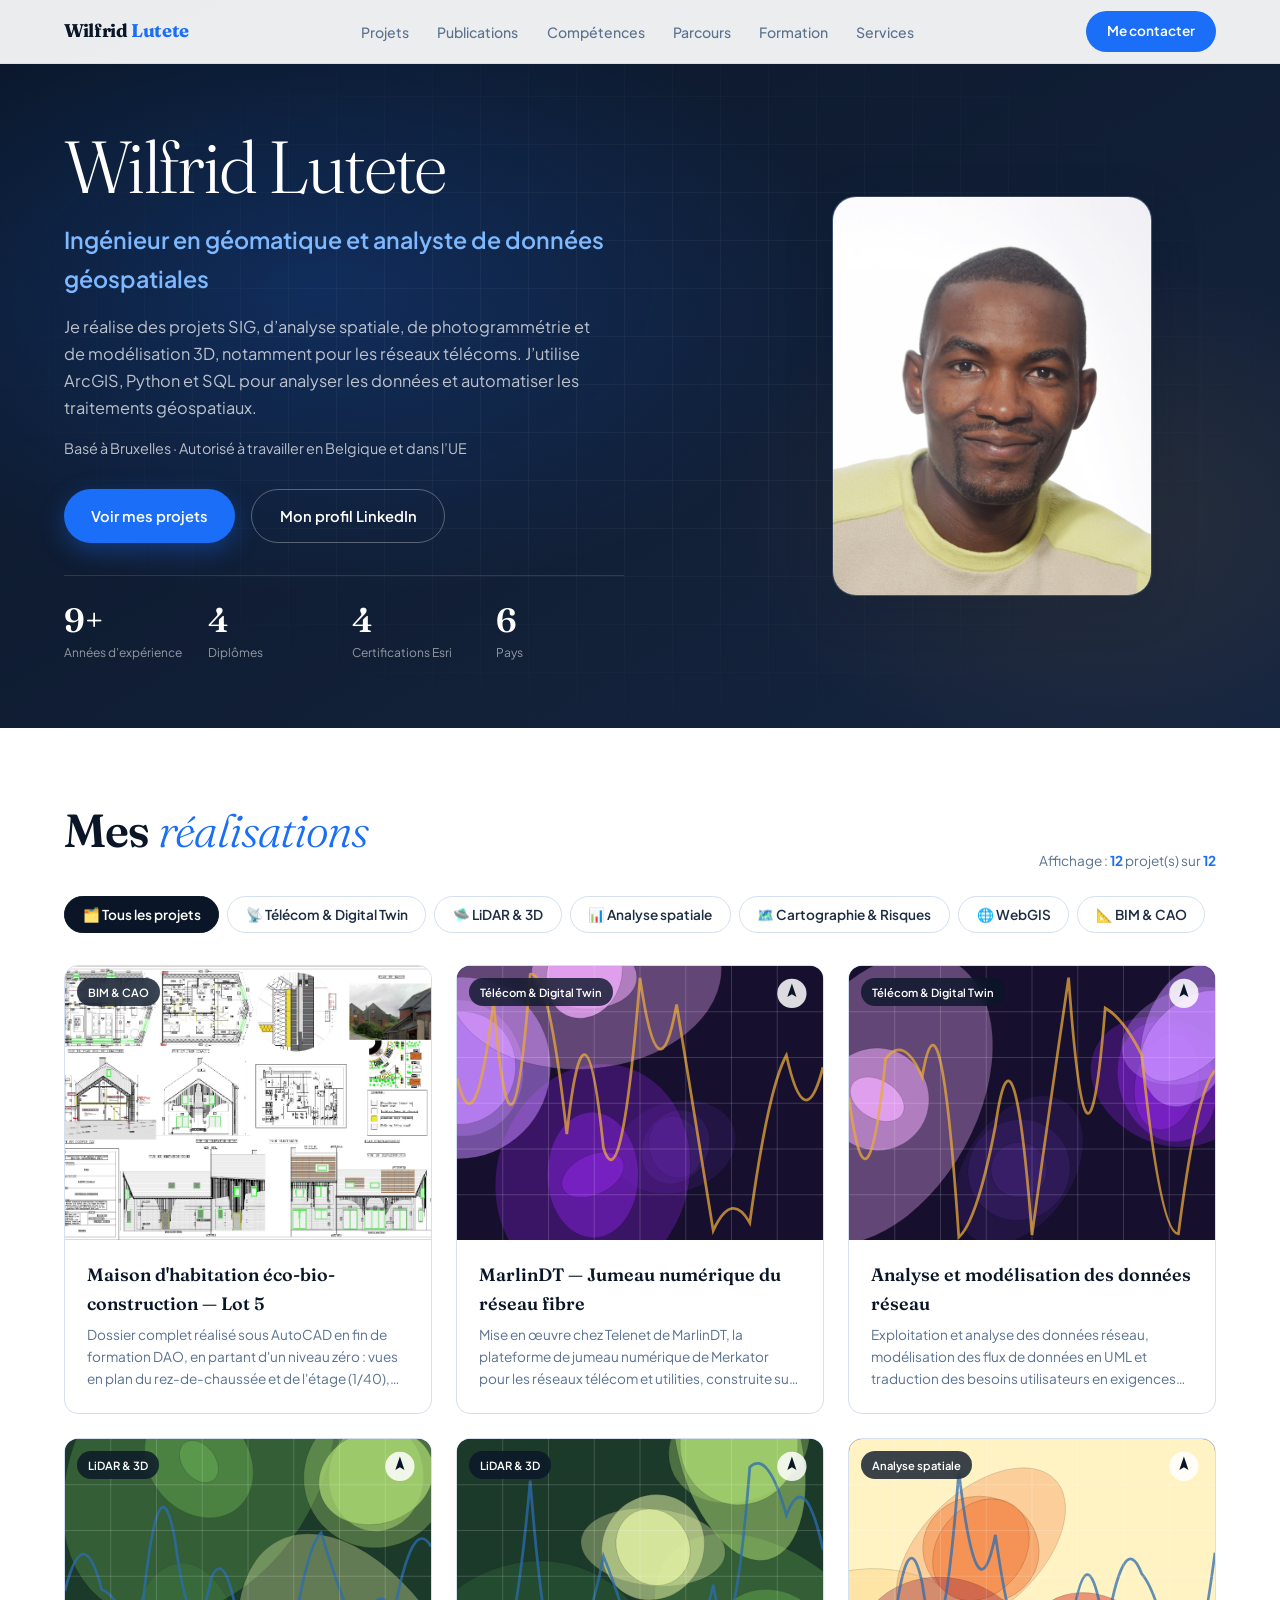
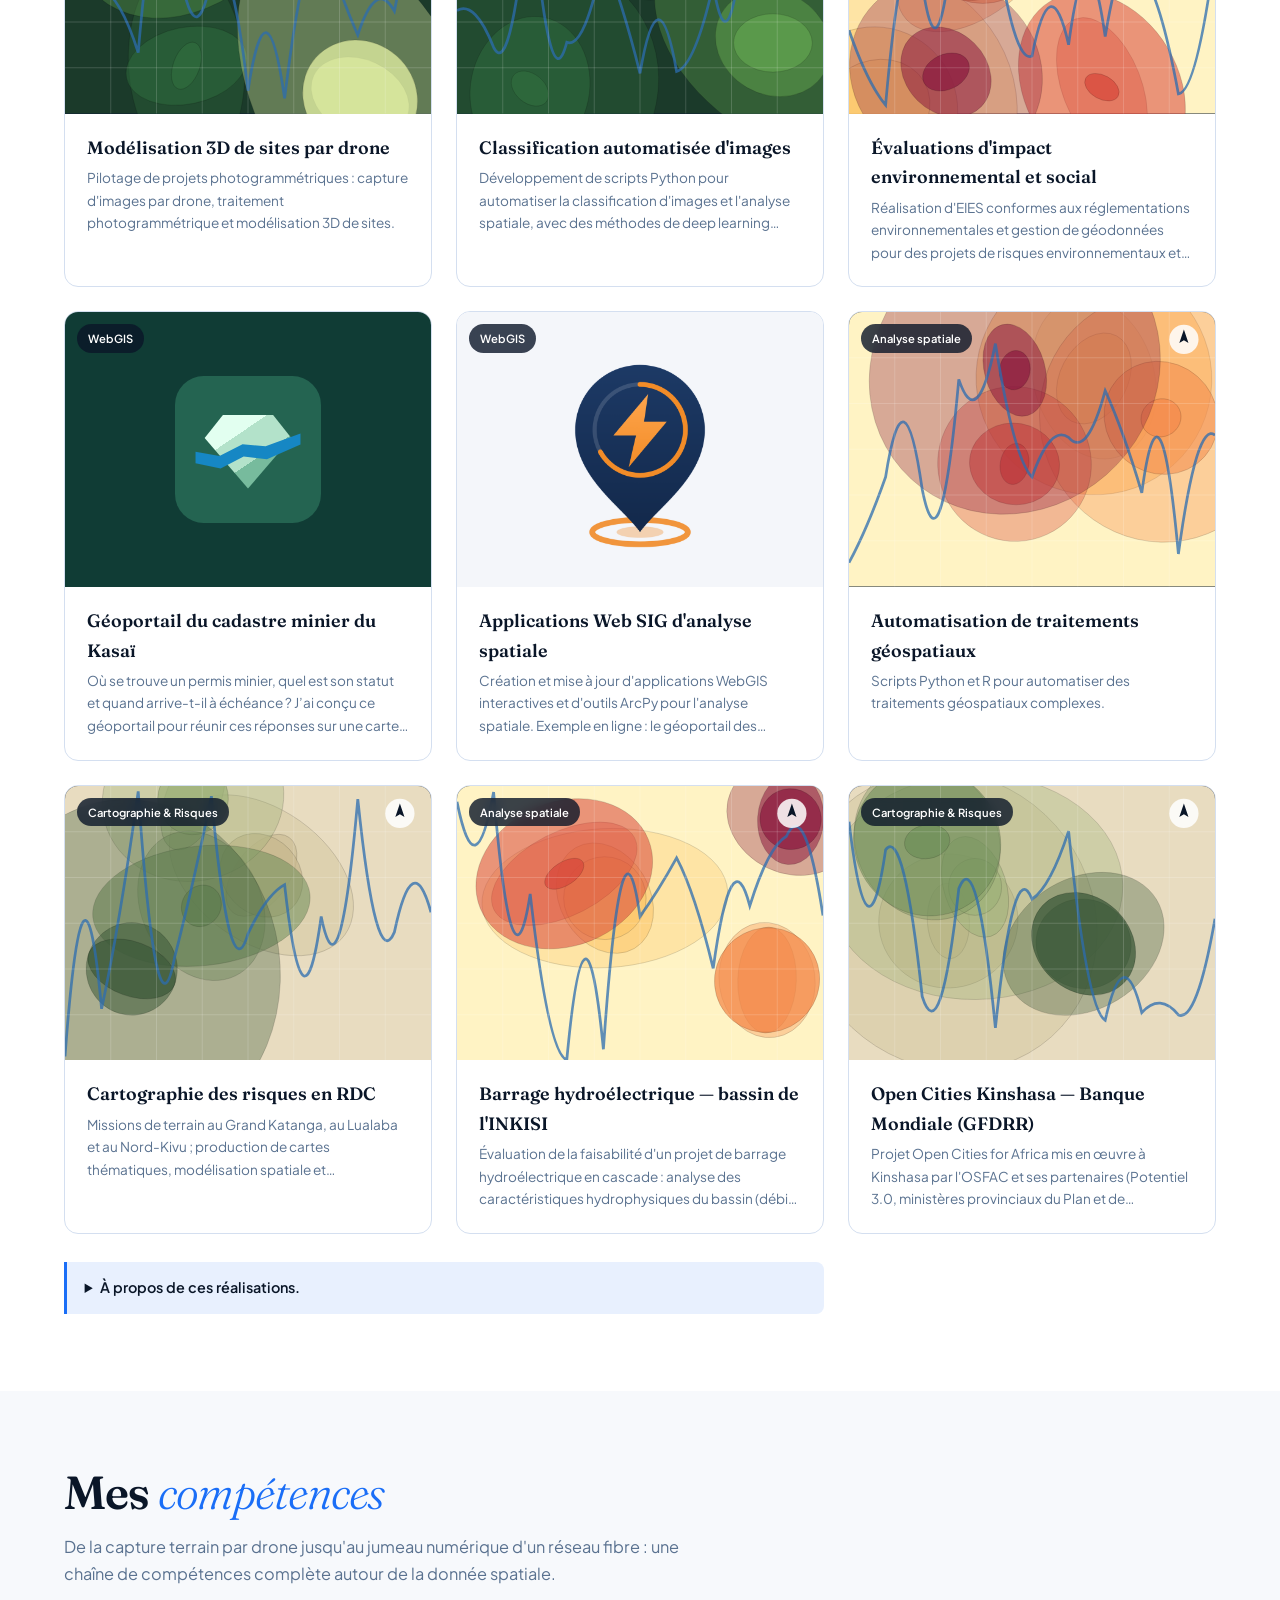
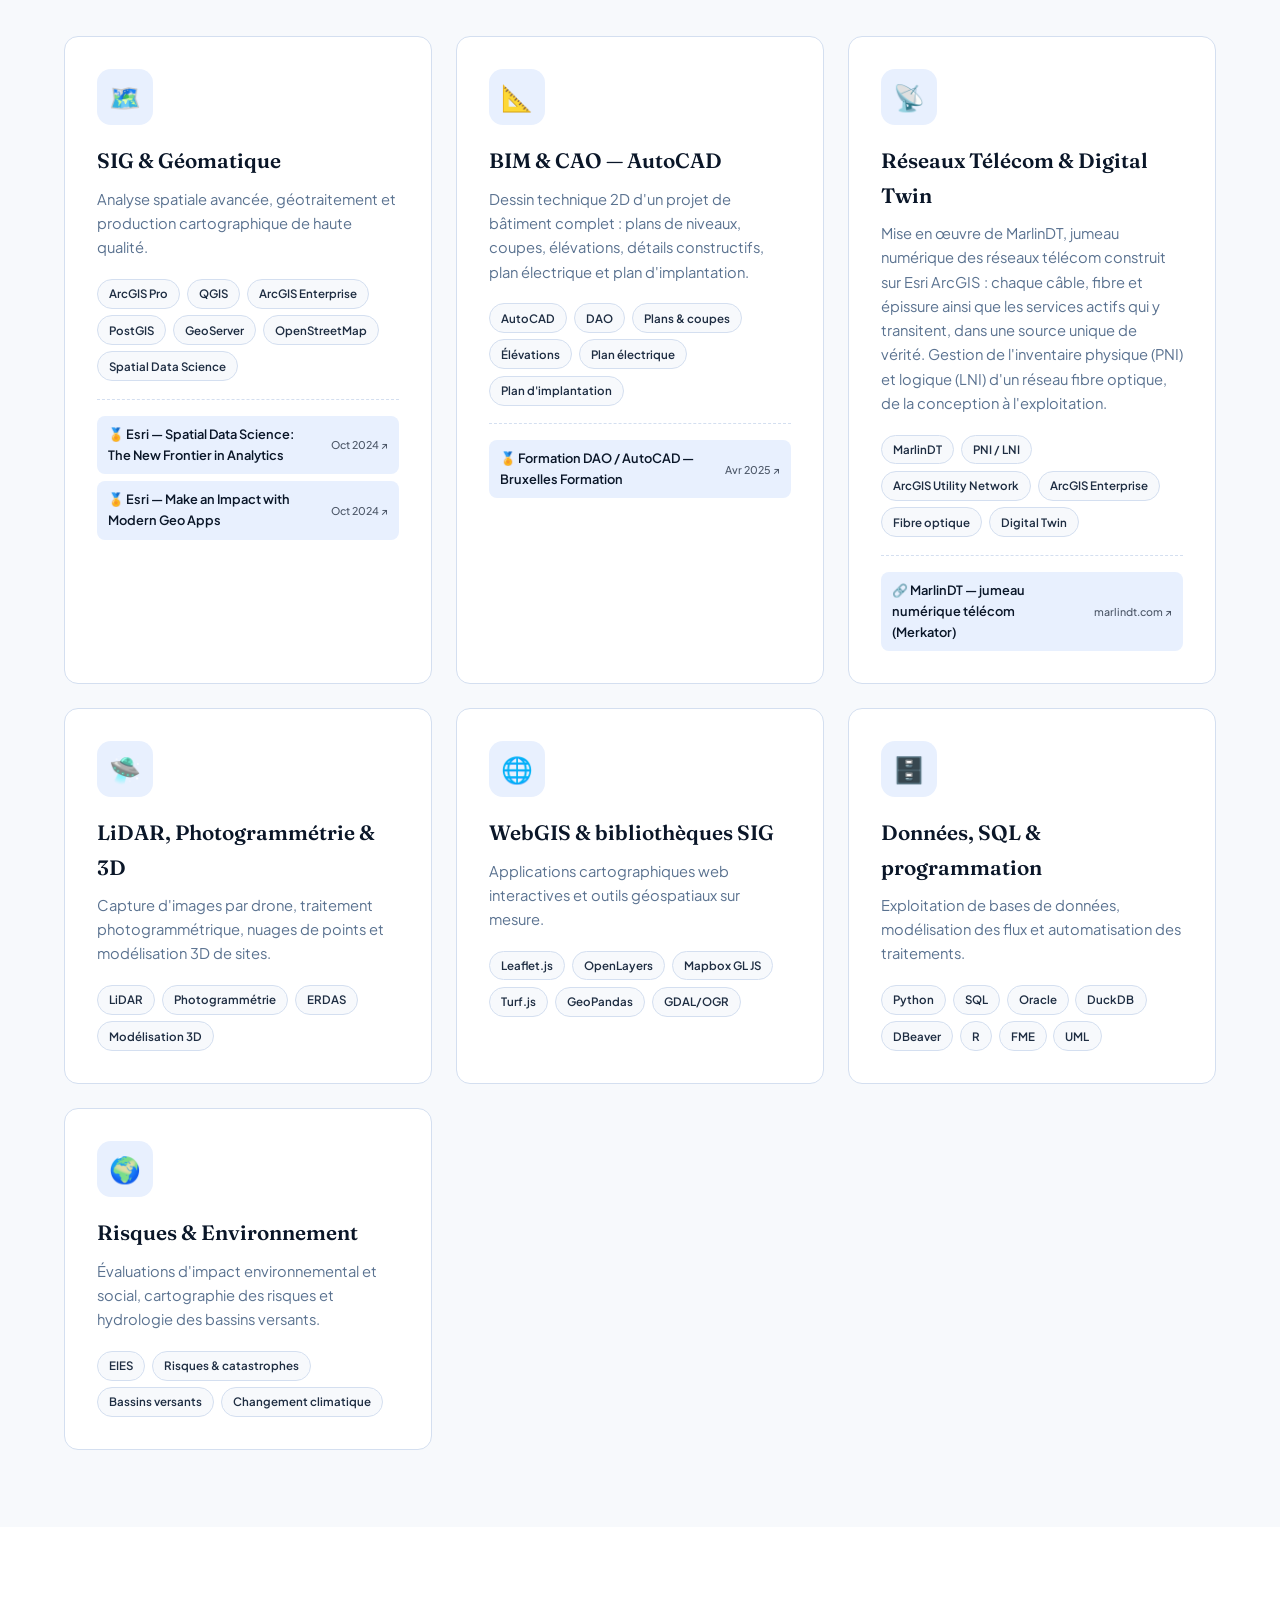
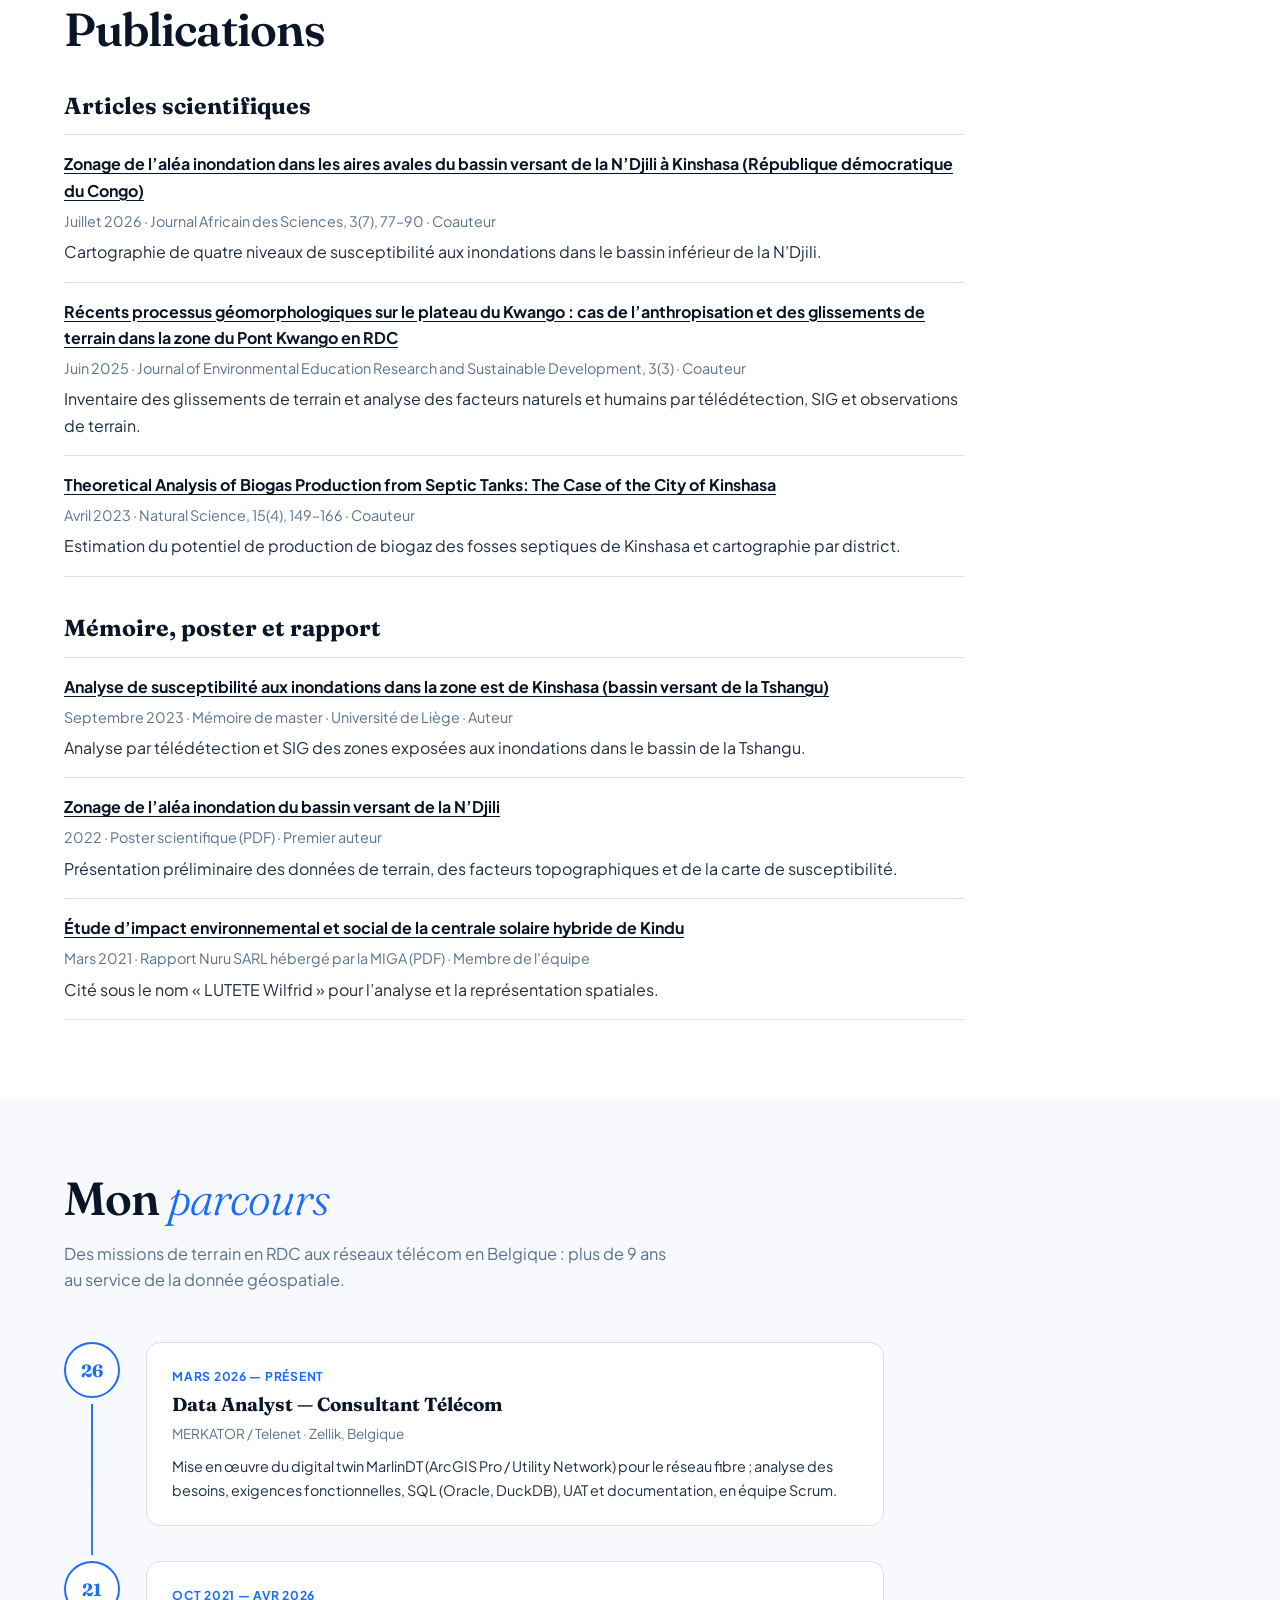
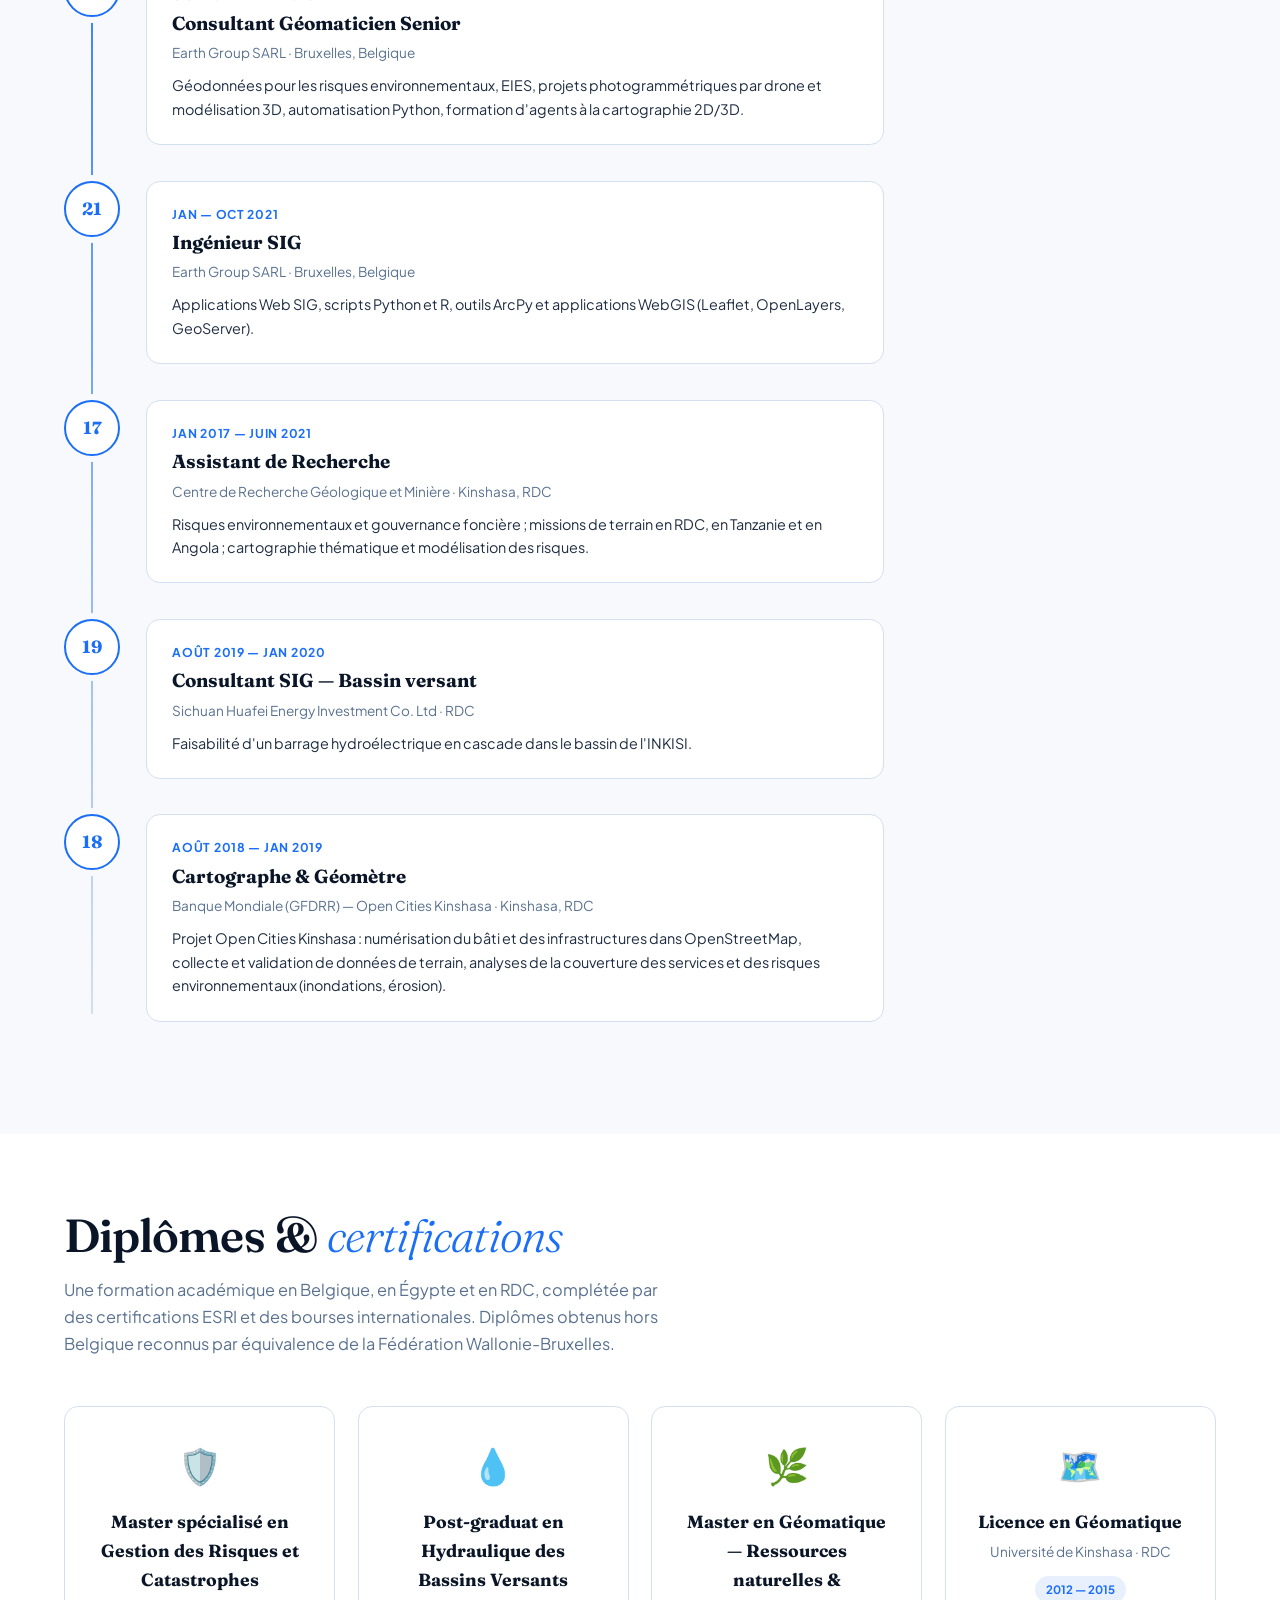
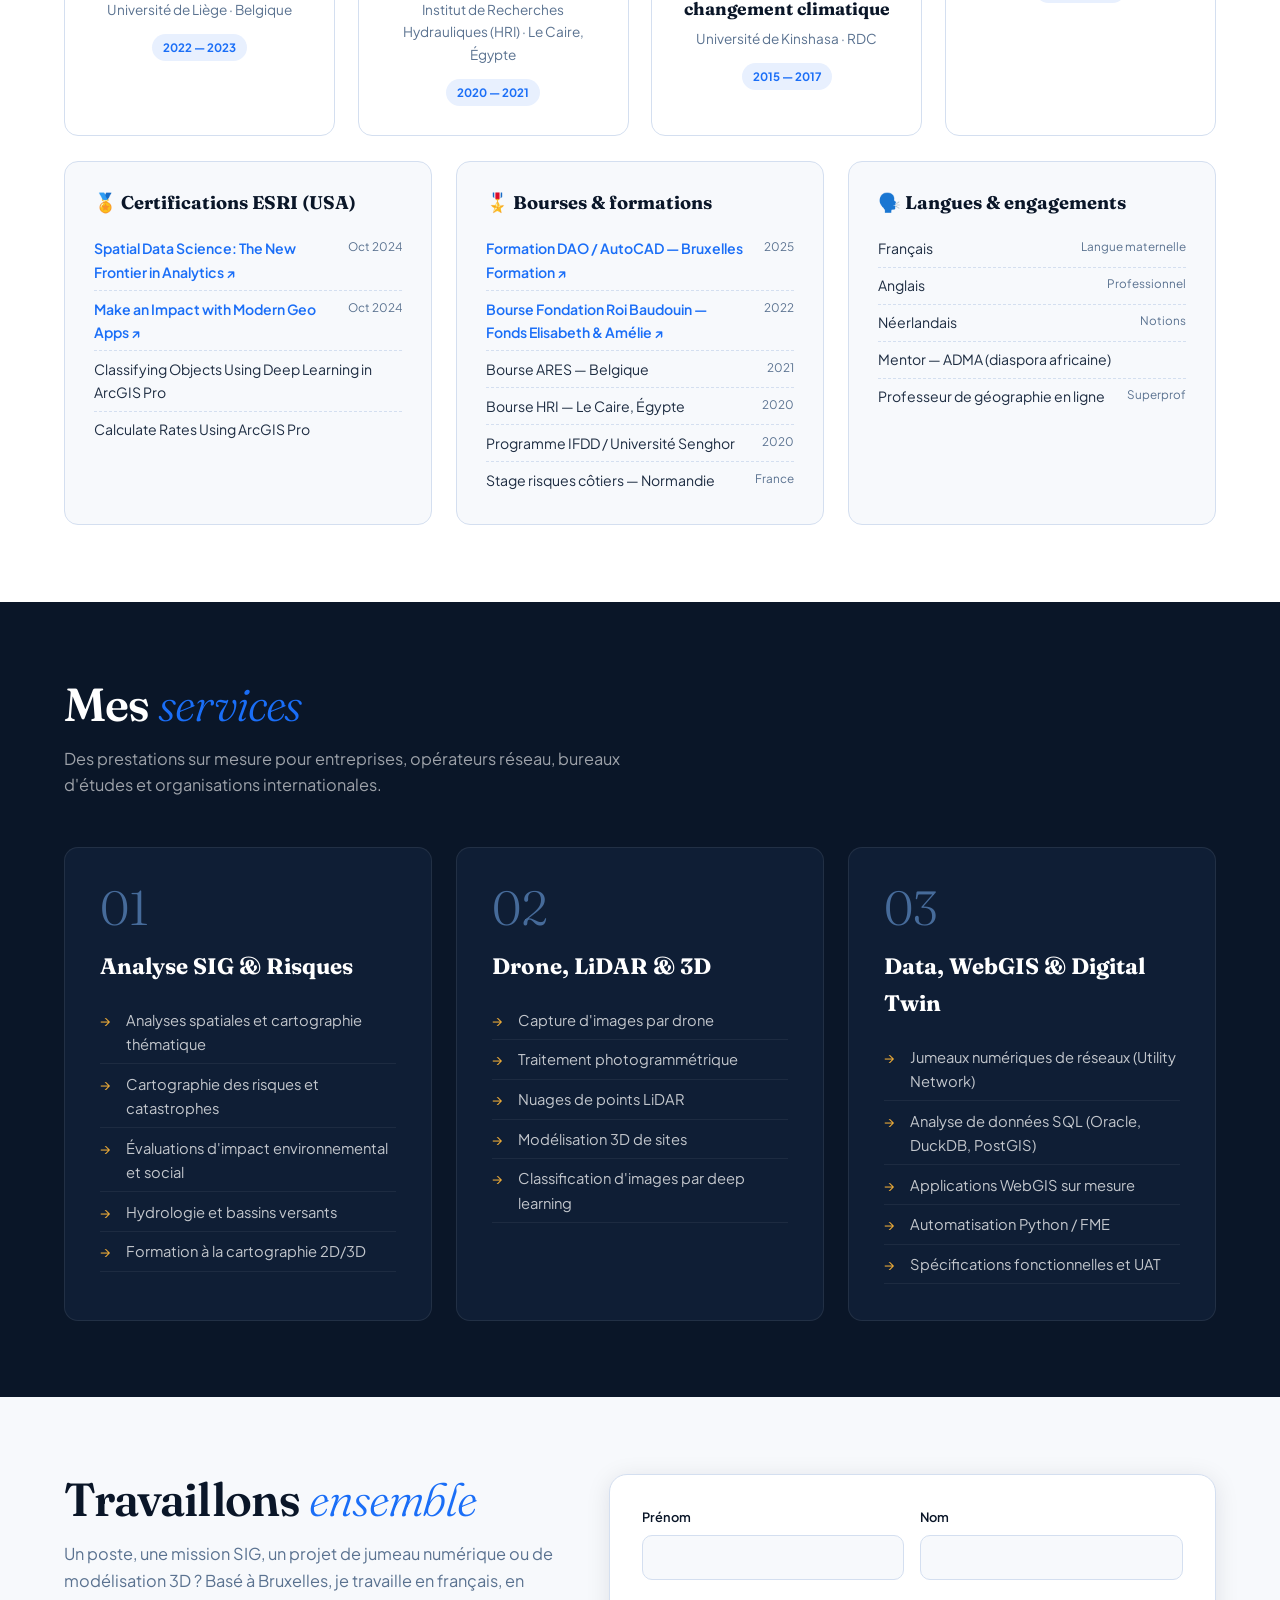
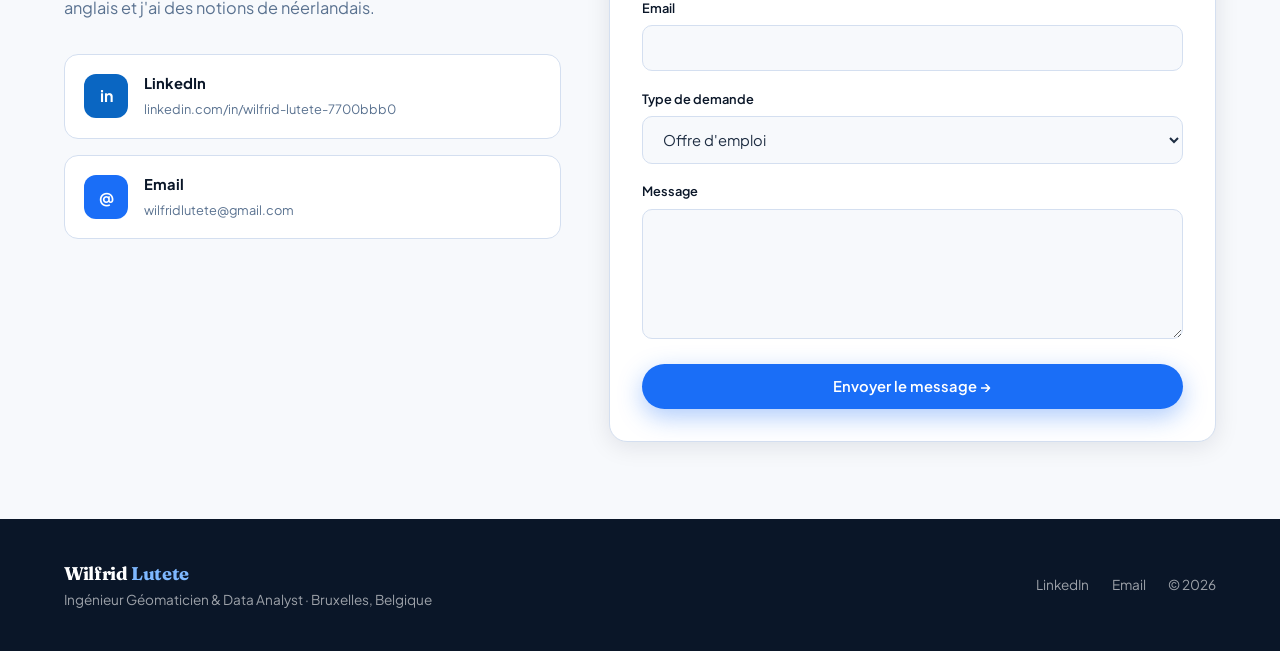
==== commit 22defe82: "Affiche Wilfrid Lutete en pied de page" ====
--- a/index.html
+++ b/index.html
@@ -441,7 +441,7 @@
 
 <footer>
   <div class="container foot">
-    <div><a href="#" class="brand">Wilfrid <span style="color:var(--light)">Lutete Nzau</span></a><br>Ingénieur Géomaticien & Data Analyst · Bruxelles, Belgique</div>
+    <div><a href="#" class="brand">Wilfrid <span style="color:var(--light)">Lutete</span></a><br>Ingénieur Géomaticien & Data Analyst · Bruxelles, Belgique</div>
     <div class="foot-links">
       <a href="https://www.linkedin.com/in/wilfrid-lutete-7700bbb0">LinkedIn</a>
       <a href="mailto:wilfridlutete@gmail.com">Email</a>
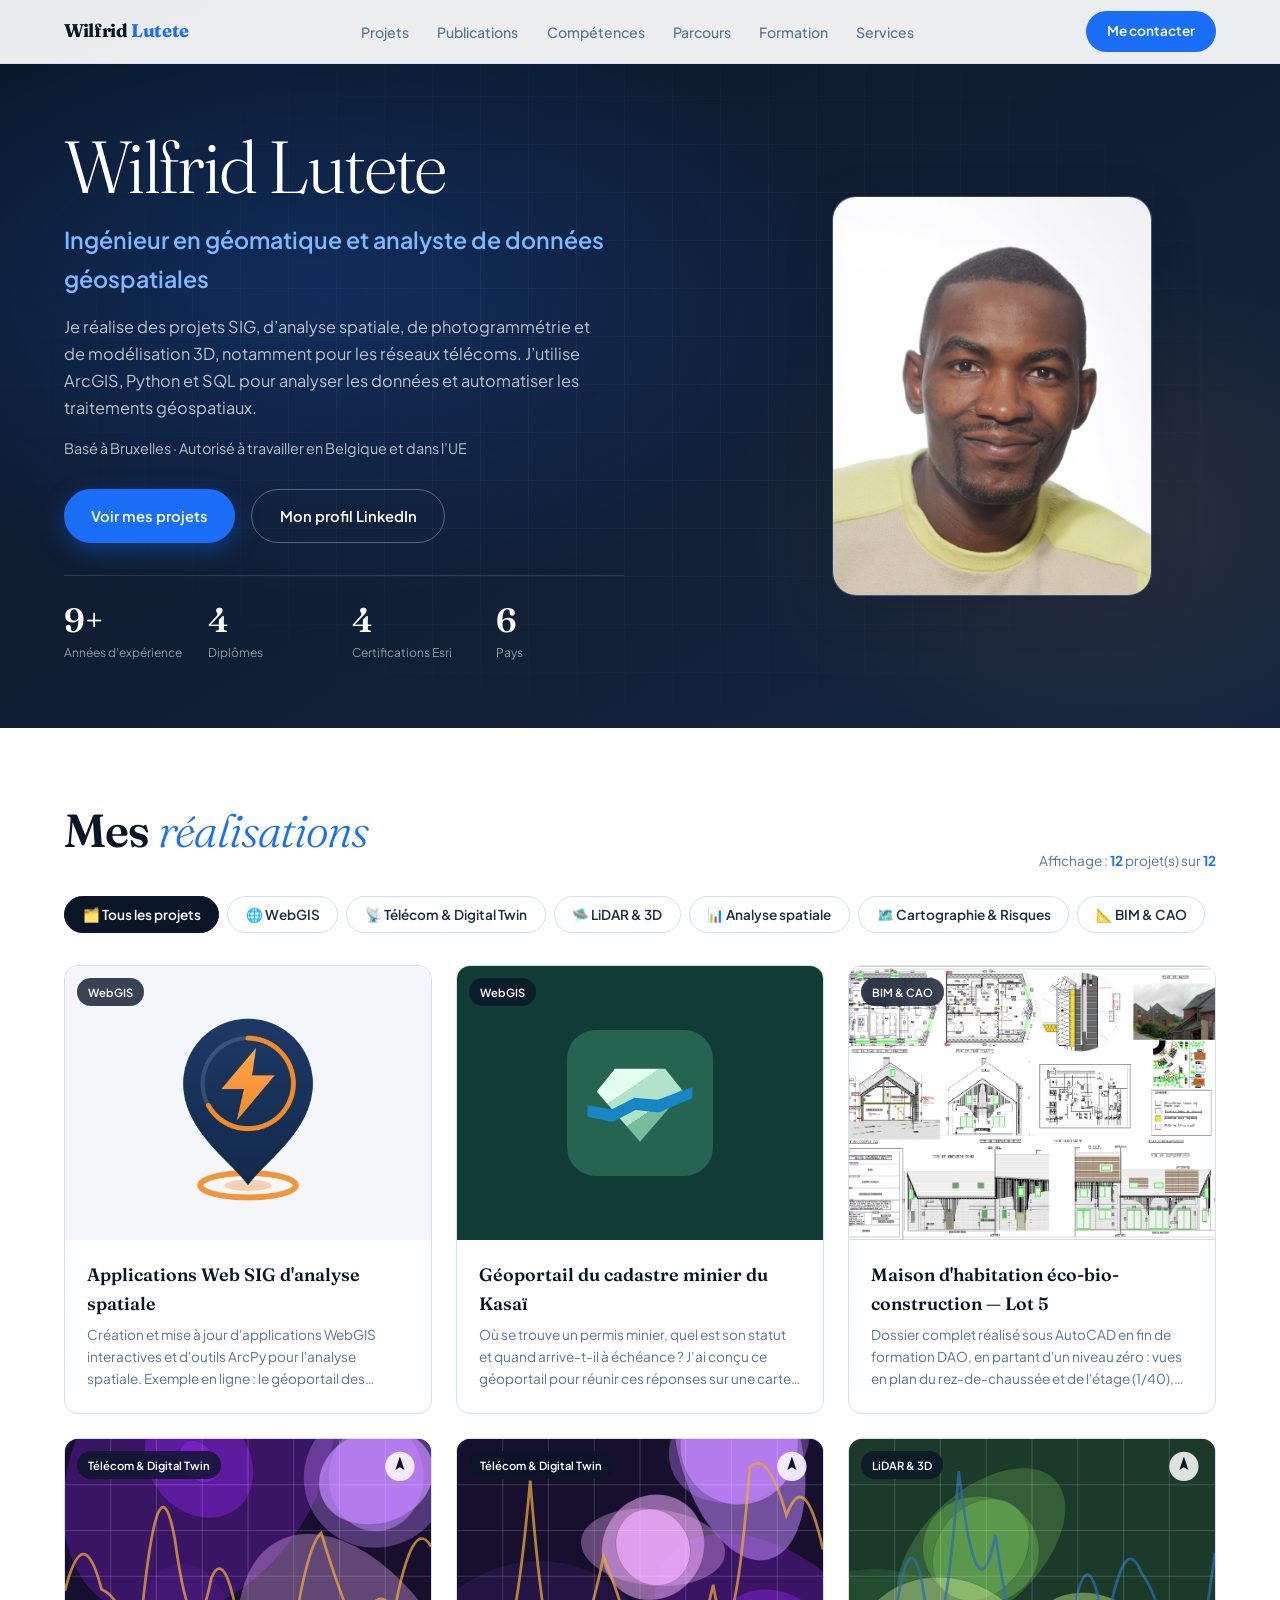
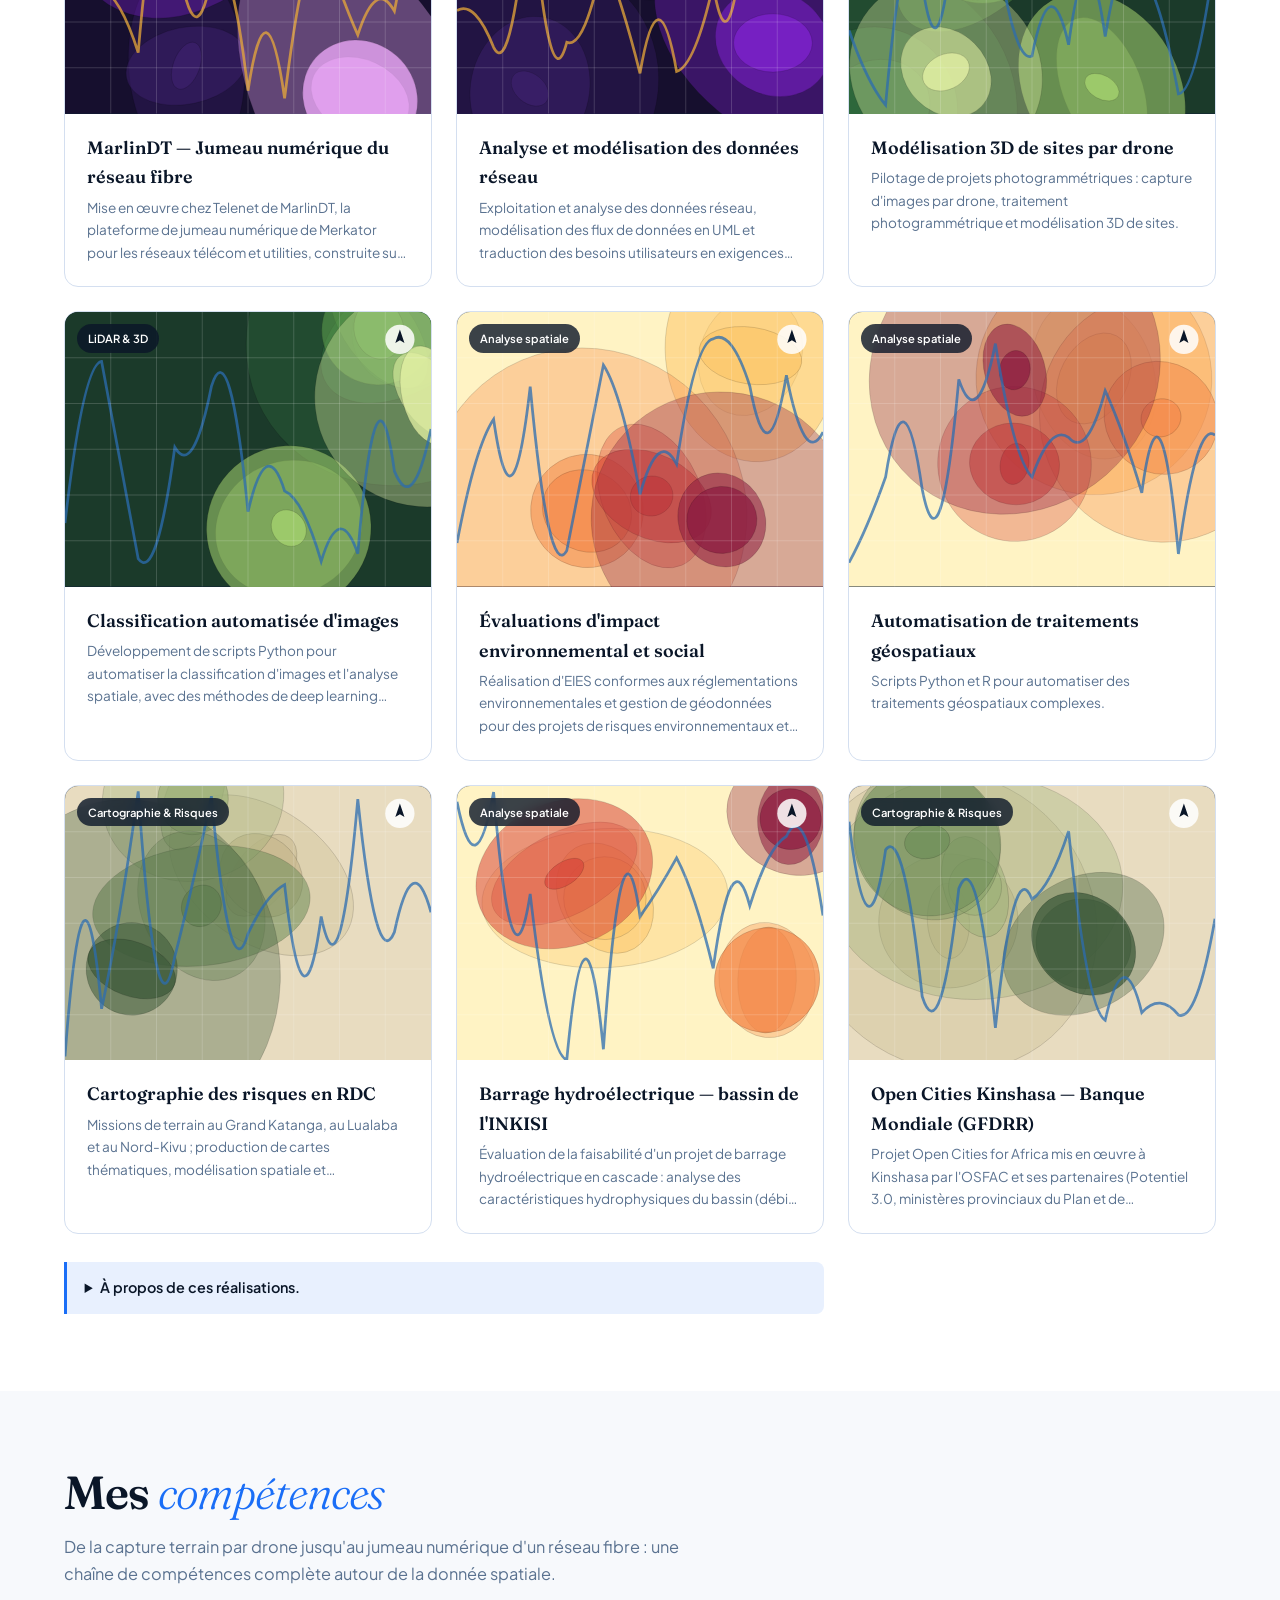
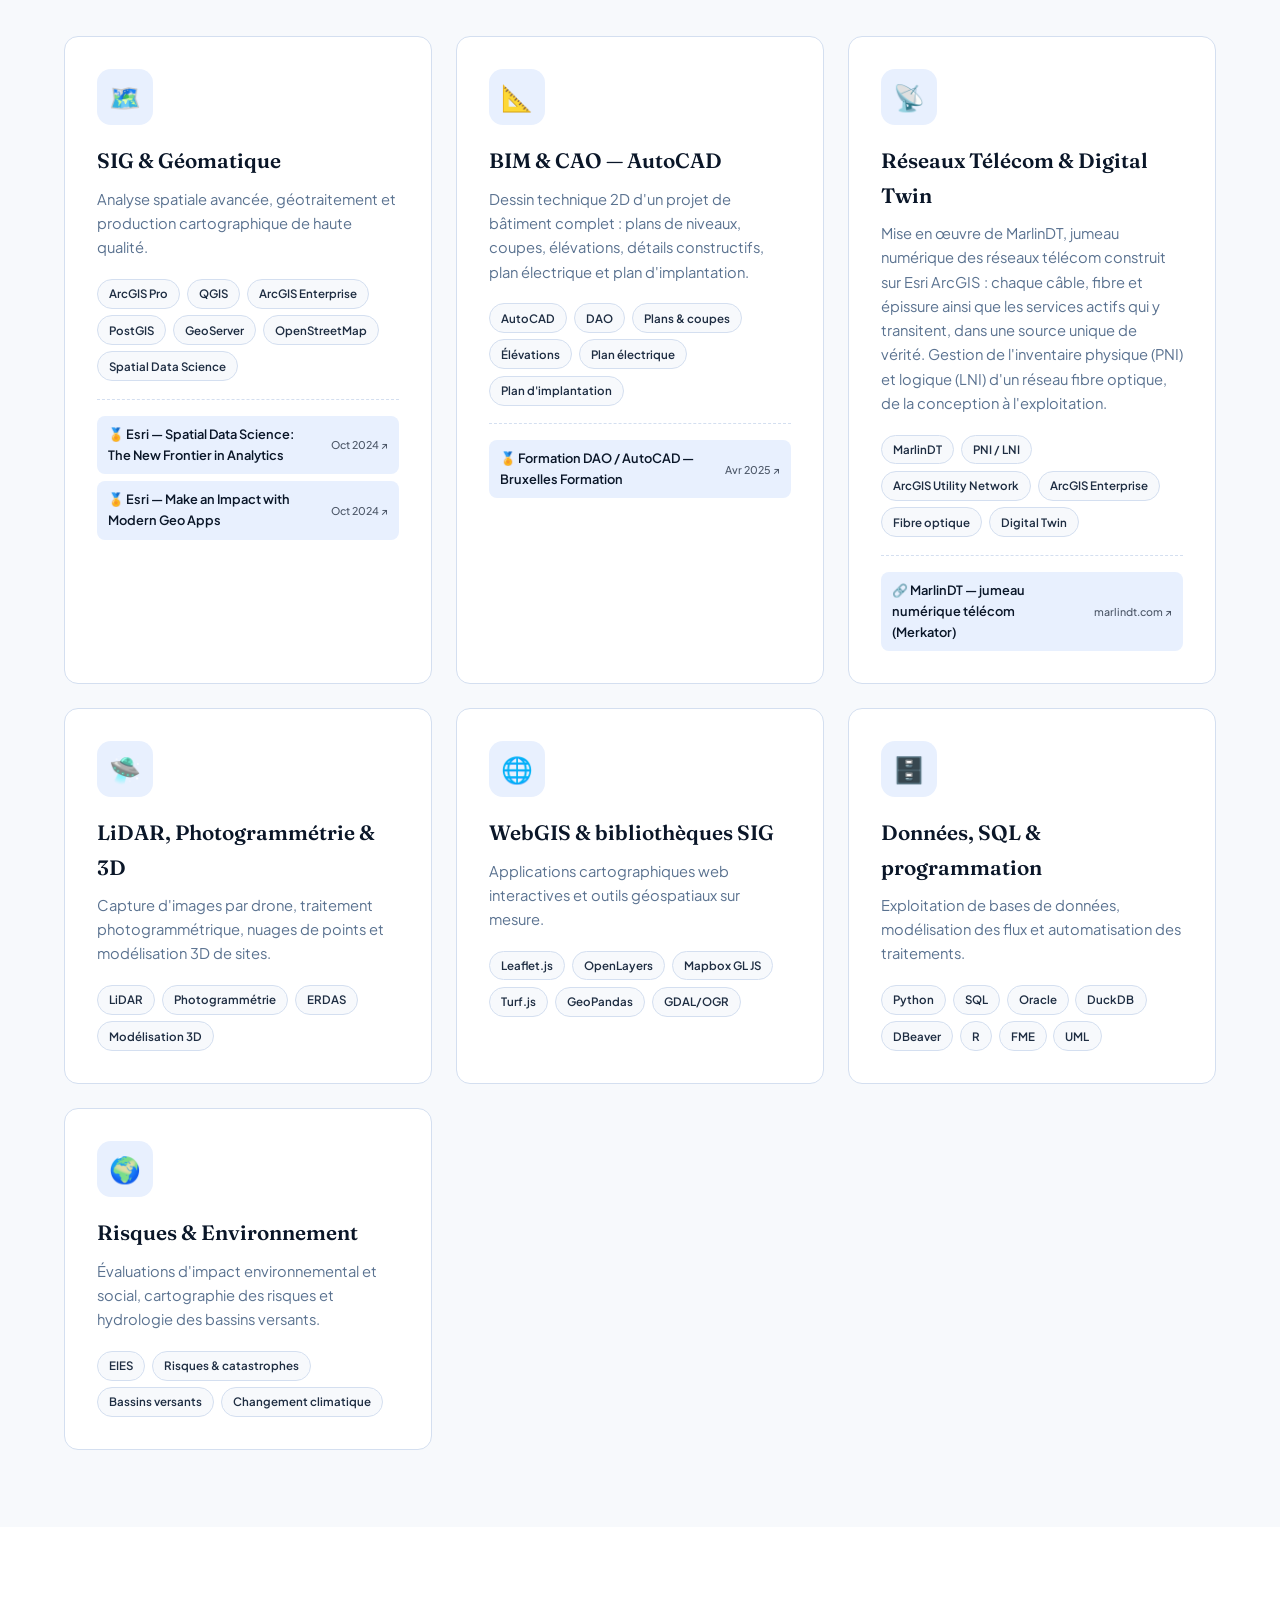
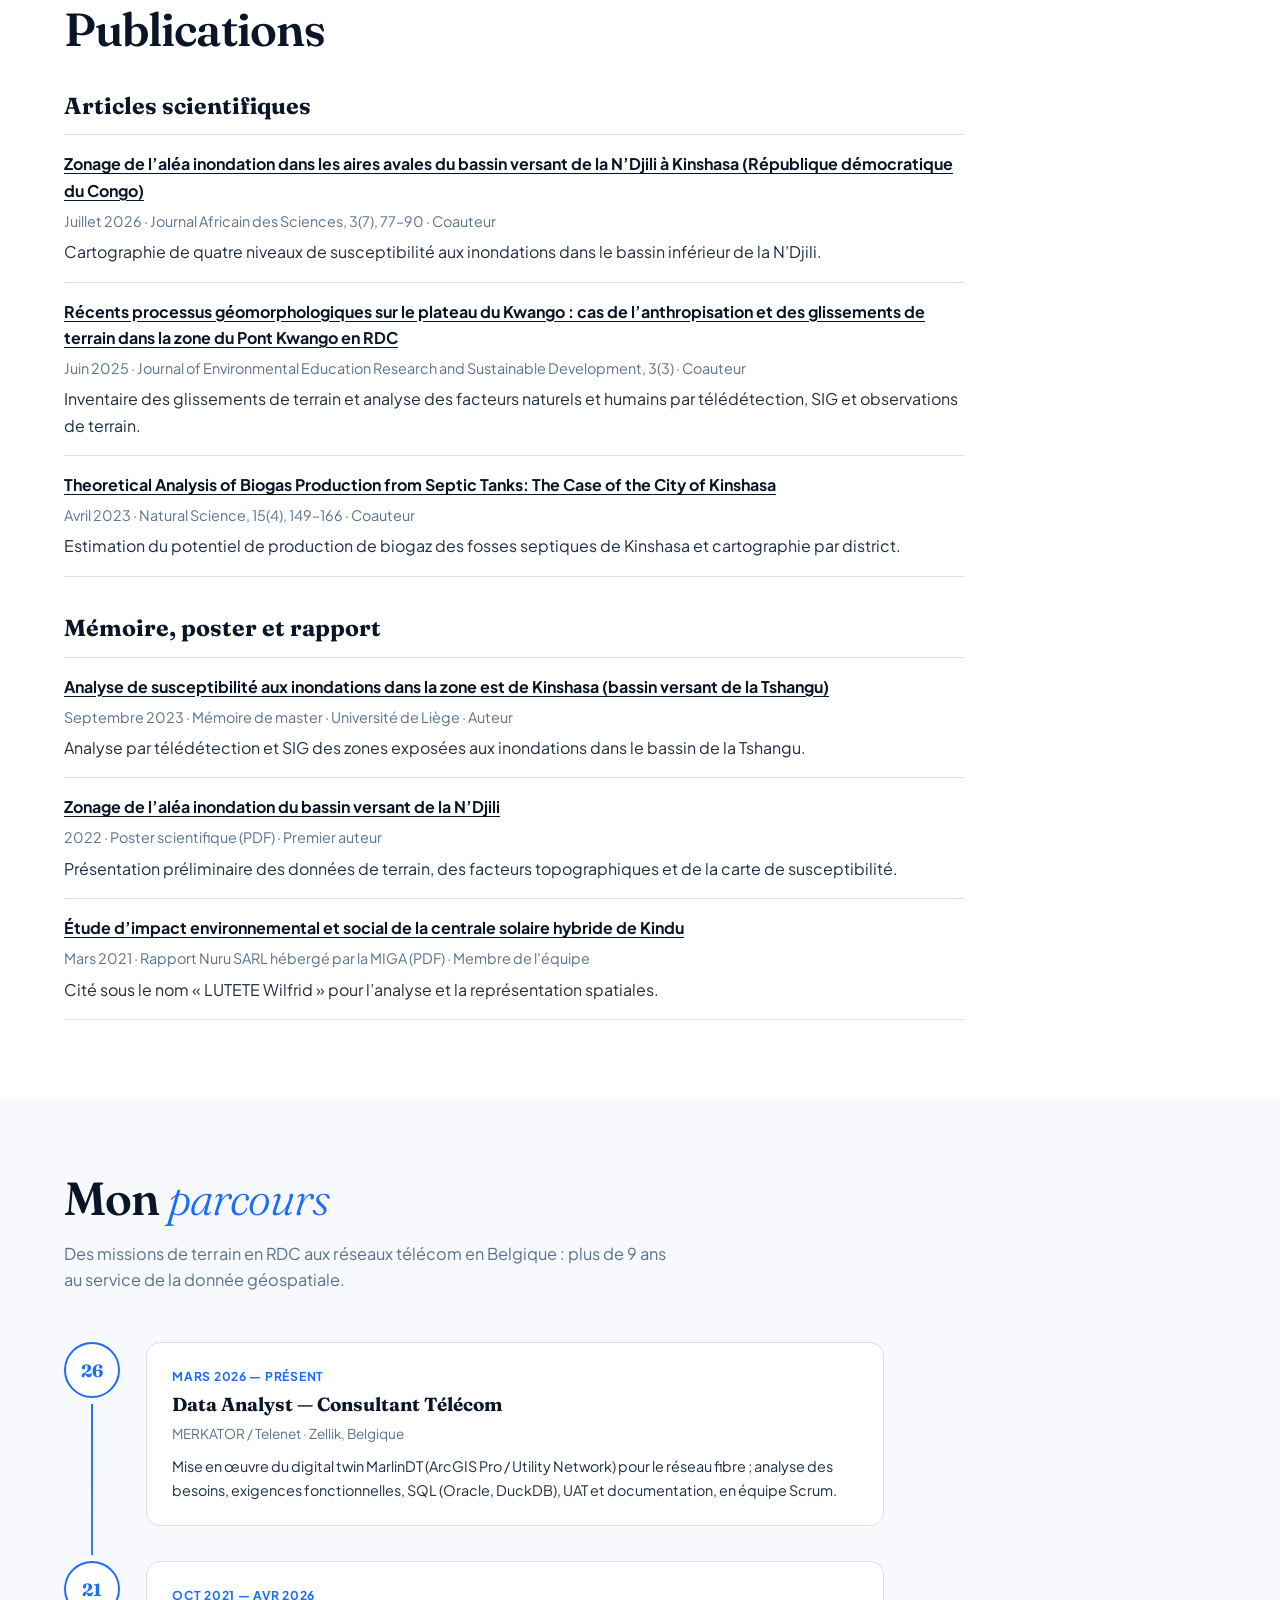
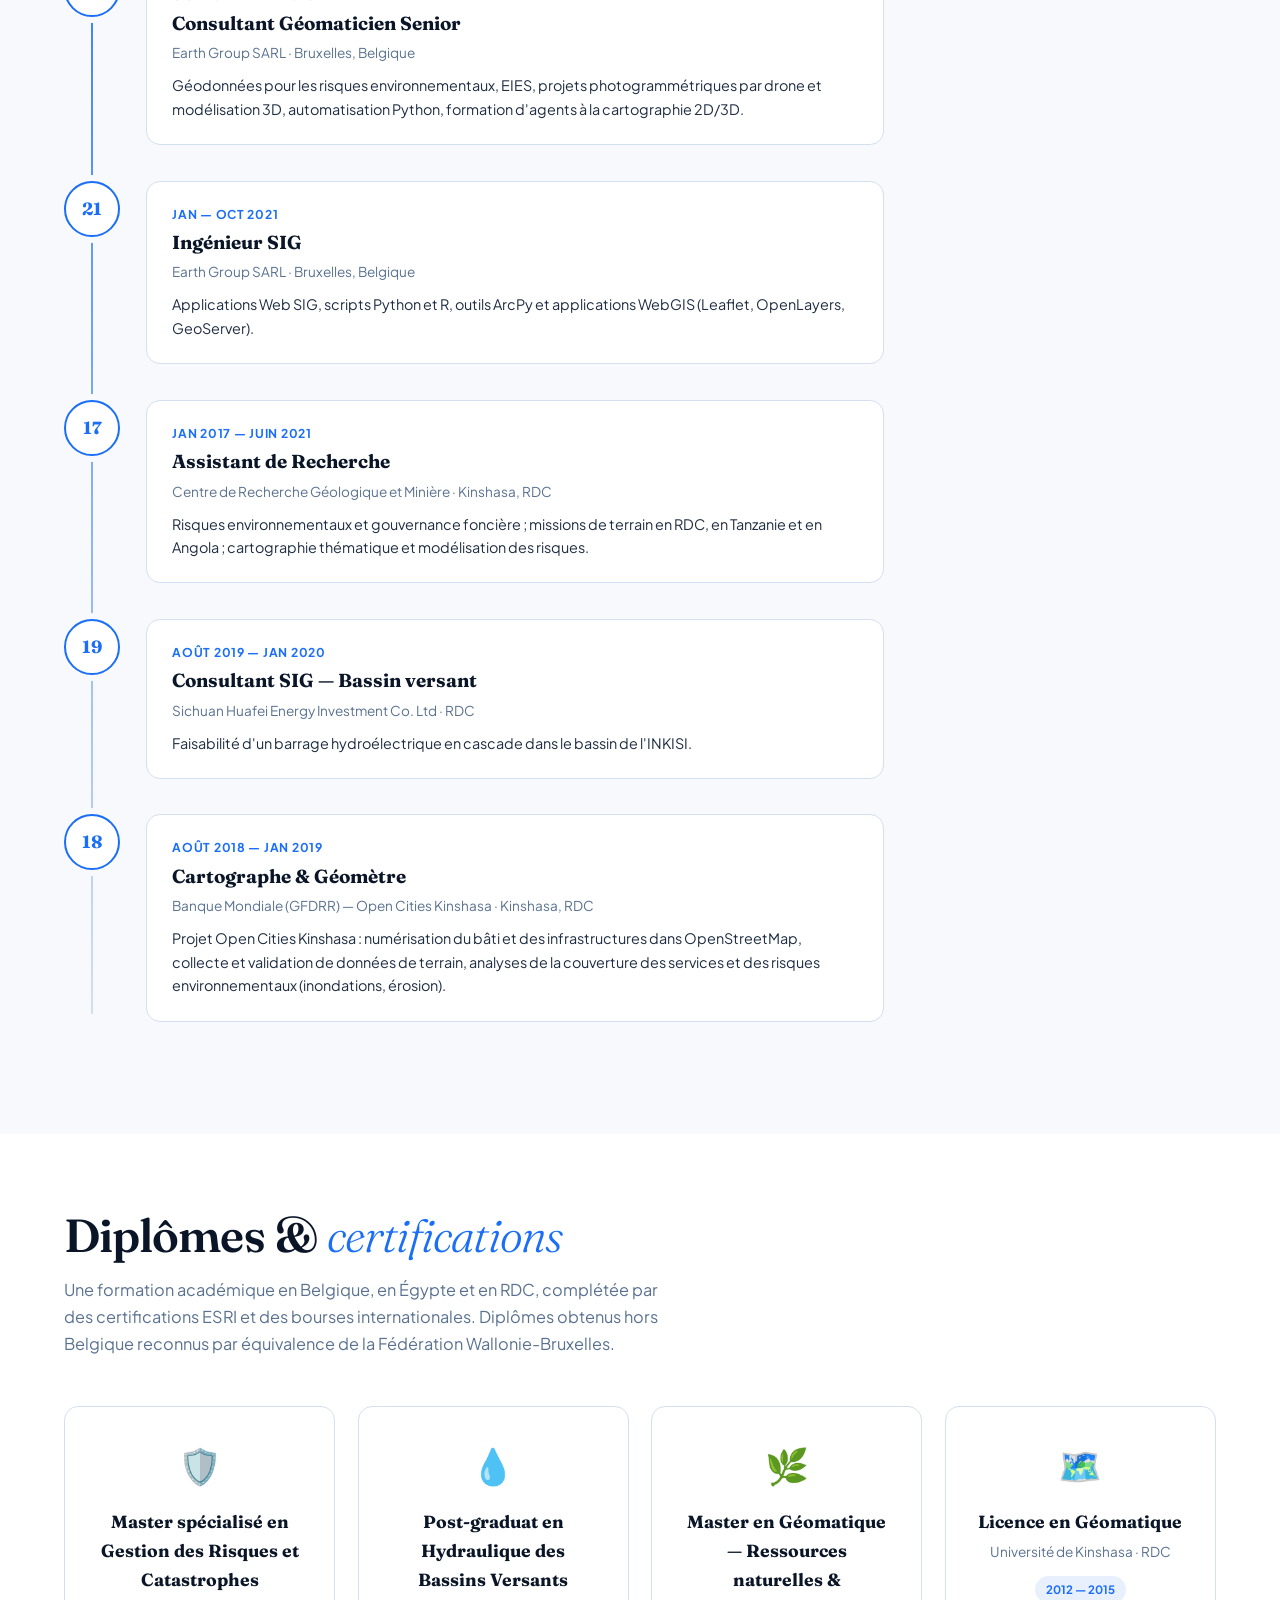
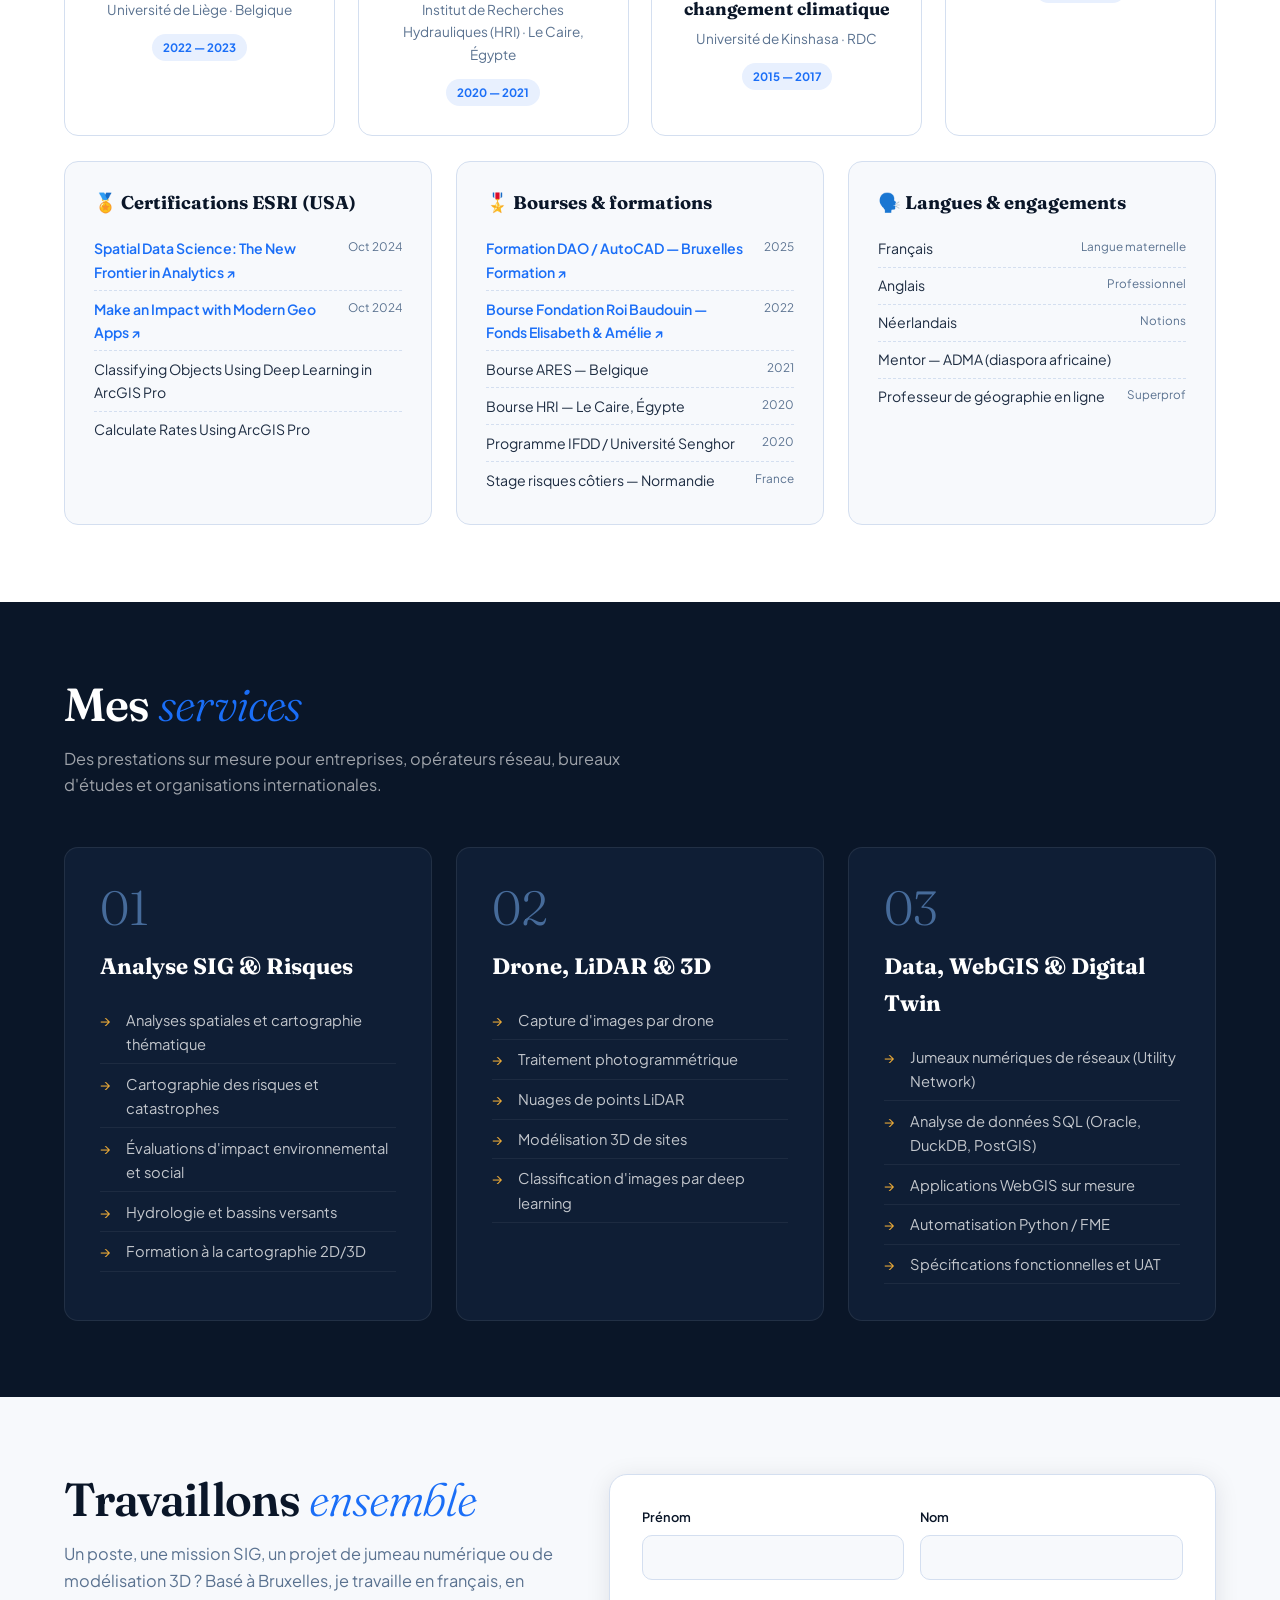
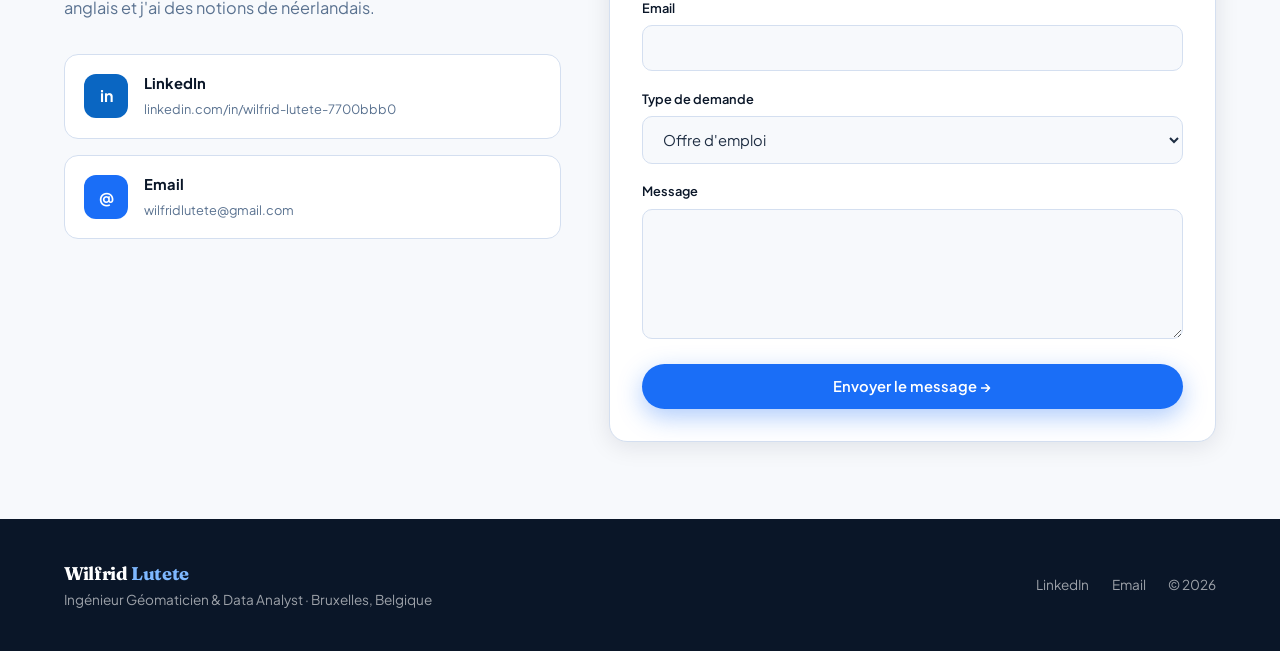
==== commit 34298577: "Place les projets Web SIG en tete de la galerie" ====
--- a/index.html
+++ b/index.html
@@ -493,24 +493,24 @@
 
 const CATS = [
   {k:"all", l:"🗂️ Tous les projets"},
+  {k:"webgis", l:"🌐 WebGIS"},
   {k:"telecom", l:"📡 Télécom & Digital Twin"},
   {k:"3d", l:"🛸 LiDAR & 3D"},
   {k:"analyse", l:"📊 Analyse spatiale"},
   {k:"sig", l:"🗺️ Cartographie & Risques"},
-  {k:"webgis", l:"🌐 WebGIS"},
   {k:"bim", l:"📐 BIM & CAO"},
 ];
 
 /* img: mettez le chemin d'une image (ex. "projets/marlindt.jpg") ; sinon une vignette est générée */
 const MAPS = [
+  {c:"webgis", t:"Applications Web SIG d'analyse spatiale", d:"Création et mise à jour d'applications WebGIS interactives et d'outils ArcPy pour l'analyse spatiale. Exemple en ligne : le géoportail des bornes de recharge pour véhicules électriques à Bruxelles et en Belgique. Il s'appuie sur le registre officiel de Bruxelles Mobilité (1 752 sites, 8 257 points de charge, 59 opérateurs) et sur OpenStreetMap, avec carte, carte de densité, statistiques, liste triable, filtres par vitesse de recharge, type de prise, opérateur et commune, et une mise à jour automatique chaque nuit (Python, WFS, GitHub Actions).", date:"2021 — 2026", tools:"Leaflet, OpenLayers, GeoServer, ArcPy, Python, WFS, GitHub Actions", img:"projets/geoportail-bornes-logo.png", link:"bornes/"},
+  {c:"webgis", t:"Géoportail du cadastre minier du Kasaï", d:"Où se trouve un permis minier, quel est son statut et quand arrive-t-il à échéance ? J’ai conçu ce géoportail pour réunir ces réponses sur une carte du Kasaï. En quelques clics, on peut repérer un permis, le situer par rapport aux localités et aux cours d’eau, puis exporter la zone étudiée en PDF ou PNG. J’ai préparé les couches avec GDAL et Shapely, développé la carte avec Leaflet et JavaScript, puis publié l’outil sur GitHub Pages.", date:"Novembre 2026", tools:"Leaflet, JavaScript, GDAL, Shapely, GitHub Pages", img:"projets/geoportail-cadastre-logo.svg", logo:true, link:"cadastre-kasai/"},
   {c:"bim", t:"Maison d'habitation éco-bio-construction — Lot 5", d:"Dossier complet réalisé sous AutoCAD en fin de formation DAO, en partant d'un niveau zéro : vues en plan du rez-de-chaussée et de l'étage (1/40), coupe GG avec complexes de murs, sol et toiture, élévations nord, sud et ouest, détail d'isolation (laine de chanvre, liège expansé, brique en terre crue), plan électrique, plan de masse et plan d'implantation.", date:"Avril 2025", tools:"AutoCAD", img:"projets/maison-eco-bio-autocad.jpg", link:"projets/maison-eco-bio-autocad.pdf"},
   {c:"telecom", t:"MarlinDT — Jumeau numérique du réseau fibre", d:"Mise en œuvre chez Telenet de MarlinDT, la plateforme de jumeau numérique de Merkator pour les réseaux télécom et utilities, construite sur Esri ArcGIS. MarlinDT réunit dans un même modèle de données l'inventaire physique (PNI : câbles, fibres, épissures) et l'inventaire logique (LNI : services actifs), pour savoir en un clic quels clients sont touchés par une coupure et quelle redondance reste disponible. Mon rôle : mise à jour de l'inventaire géographique et logique du réseau fibre, traduction des besoins utilisateurs en exigences fonctionnelles, analyse des données (Oracle, DuckDB, SQL), support aux phases UAT et propositions d'évolution.", date:"2026 — Présent", tools:"MarlinDT, ArcGIS Pro, Utility Network, ArcGIS Enterprise", img:"", link:"https://marlindt.com/"},
   {c:"telecom", t:"Analyse et modélisation des données réseau", d:"Exploitation et analyse des données réseau, modélisation des flux de données en UML et traduction des besoins utilisateurs en exigences fonctionnelles (spécifications, user stories) au sein d'une équipe Scrum.", date:"2026", tools:"Oracle, DuckDB, DBeaver, SQL, UML", img:"", link:""},
   {c:"3d", t:"Modélisation 3D de sites par drone", d:"Pilotage de projets photogrammétriques : capture d'images par drone, traitement photogrammétrique et modélisation 3D de sites.", date:"2021 — 2026", tools:"Drone, Photogrammétrie, LiDAR", img:"", link:""},
   {c:"3d", t:"Classification automatisée d'images", d:"Développement de scripts Python pour automatiser la classification d'images et l'analyse spatiale, avec des méthodes de deep learning dans ArcGIS Pro.", date:"2021 — 2026", tools:"Python, ArcGIS Pro, Deep Learning", img:"", link:""},
   {c:"analyse", t:"Évaluations d'impact environnemental et social", d:"Réalisation d'EIES conformes aux réglementations environnementales et gestion de géodonnées pour des projets de risques environnementaux et de catastrophes.", date:"2021 — 2026", tools:"ArcGIS Pro, QGIS", img:"", link:""},
-  {c:"webgis", t:"Géoportail du cadastre minier du Kasaï", d:"Où se trouve un permis minier, quel est son statut et quand arrive-t-il à échéance ? J’ai conçu ce géoportail pour réunir ces réponses sur une carte du Kasaï. En quelques clics, on peut repérer un permis, le situer par rapport aux localités et aux cours d’eau, puis exporter la zone étudiée en PDF ou PNG. J’ai préparé les couches avec GDAL et Shapely, développé la carte avec Leaflet et JavaScript, puis publié l’outil sur GitHub Pages.", date:"Novembre 2026", tools:"Leaflet, JavaScript, GDAL, Shapely, GitHub Pages", img:"projets/geoportail-cadastre-logo.svg", logo:true, link:"cadastre-kasai/"},
-  {c:"webgis", t:"Applications Web SIG d'analyse spatiale", d:"Création et mise à jour d'applications WebGIS interactives et d'outils ArcPy pour l'analyse spatiale. Exemple en ligne : le géoportail des bornes de recharge pour véhicules électriques à Bruxelles et en Belgique. Il s'appuie sur le registre officiel de Bruxelles Mobilité (1 752 sites, 8 257 points de charge, 59 opérateurs) et sur OpenStreetMap, avec carte, carte de densité, statistiques, liste triable, filtres par vitesse de recharge, type de prise, opérateur et commune, et une mise à jour automatique chaque nuit (Python, WFS, GitHub Actions).", date:"2021 — 2026", tools:"Leaflet, OpenLayers, GeoServer, ArcPy, Python, WFS, GitHub Actions", img:"projets/geoportail-bornes-logo.png", link:"bornes/"},
   {c:"analyse", t:"Automatisation de traitements géospatiaux", d:"Scripts Python et R pour automatiser des traitements géospatiaux complexes.", date:"2021", tools:"Python, R, GeoPandas", img:"", link:""},
   {c:"sig", t:"Cartographie des risques en RDC", d:"Missions de terrain au Grand Katanga, au Lualaba et au Nord-Kivu ; production de cartes thématiques, modélisation spatiale et cartographie des risques, en lien avec les acteurs gouvernementaux, académiques et la société civile.", date:"2017 — 2021", tools:"ArcGIS Pro, QGIS, PostGIS", img:"", link:""},
   {c:"analyse", t:"Barrage hydroélectrique — bassin de l'INKISI", d:"Évaluation de la faisabilité d'un projet de barrage hydroélectrique en cascade : analyse des caractéristiques hydrophysiques du bassin (débit, sédimentation, impacts écologiques).", date:"2019 — 2020", tools:"SIG, Hydrologie", img:"", link:""},
